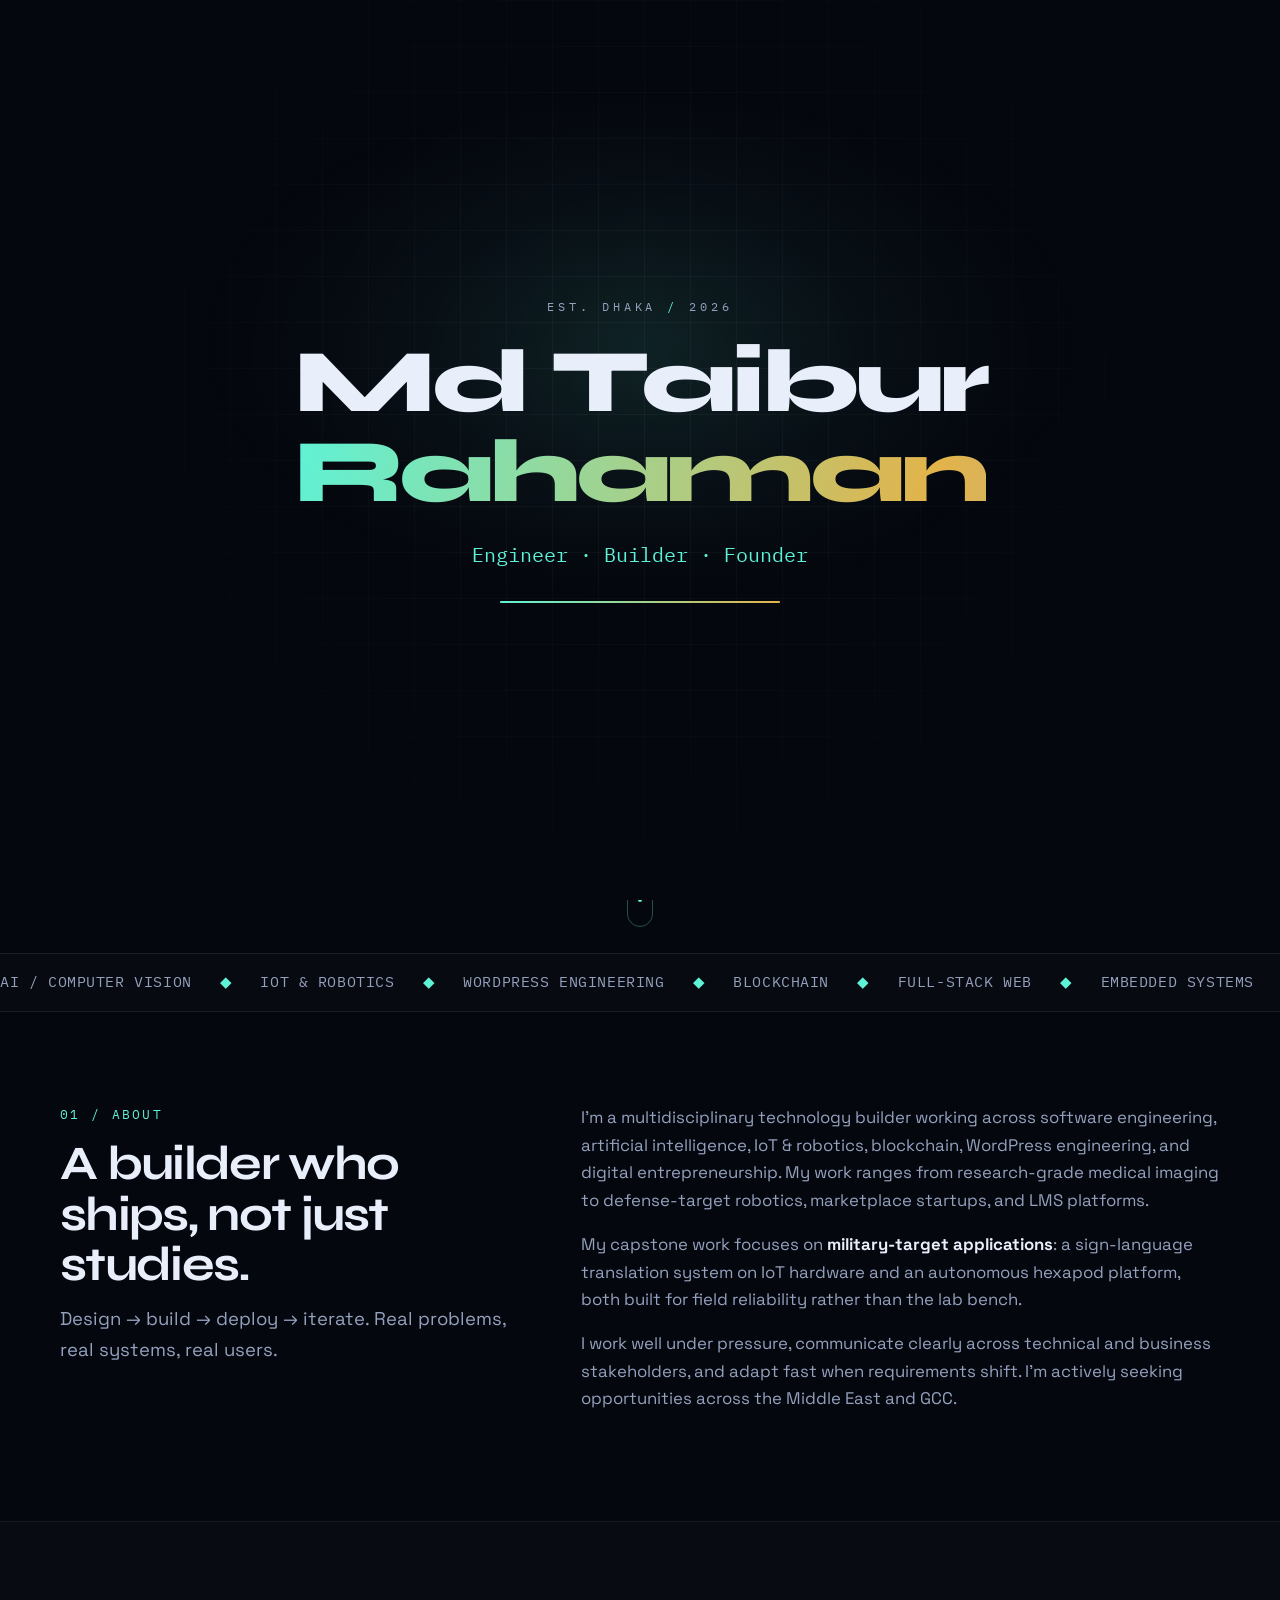
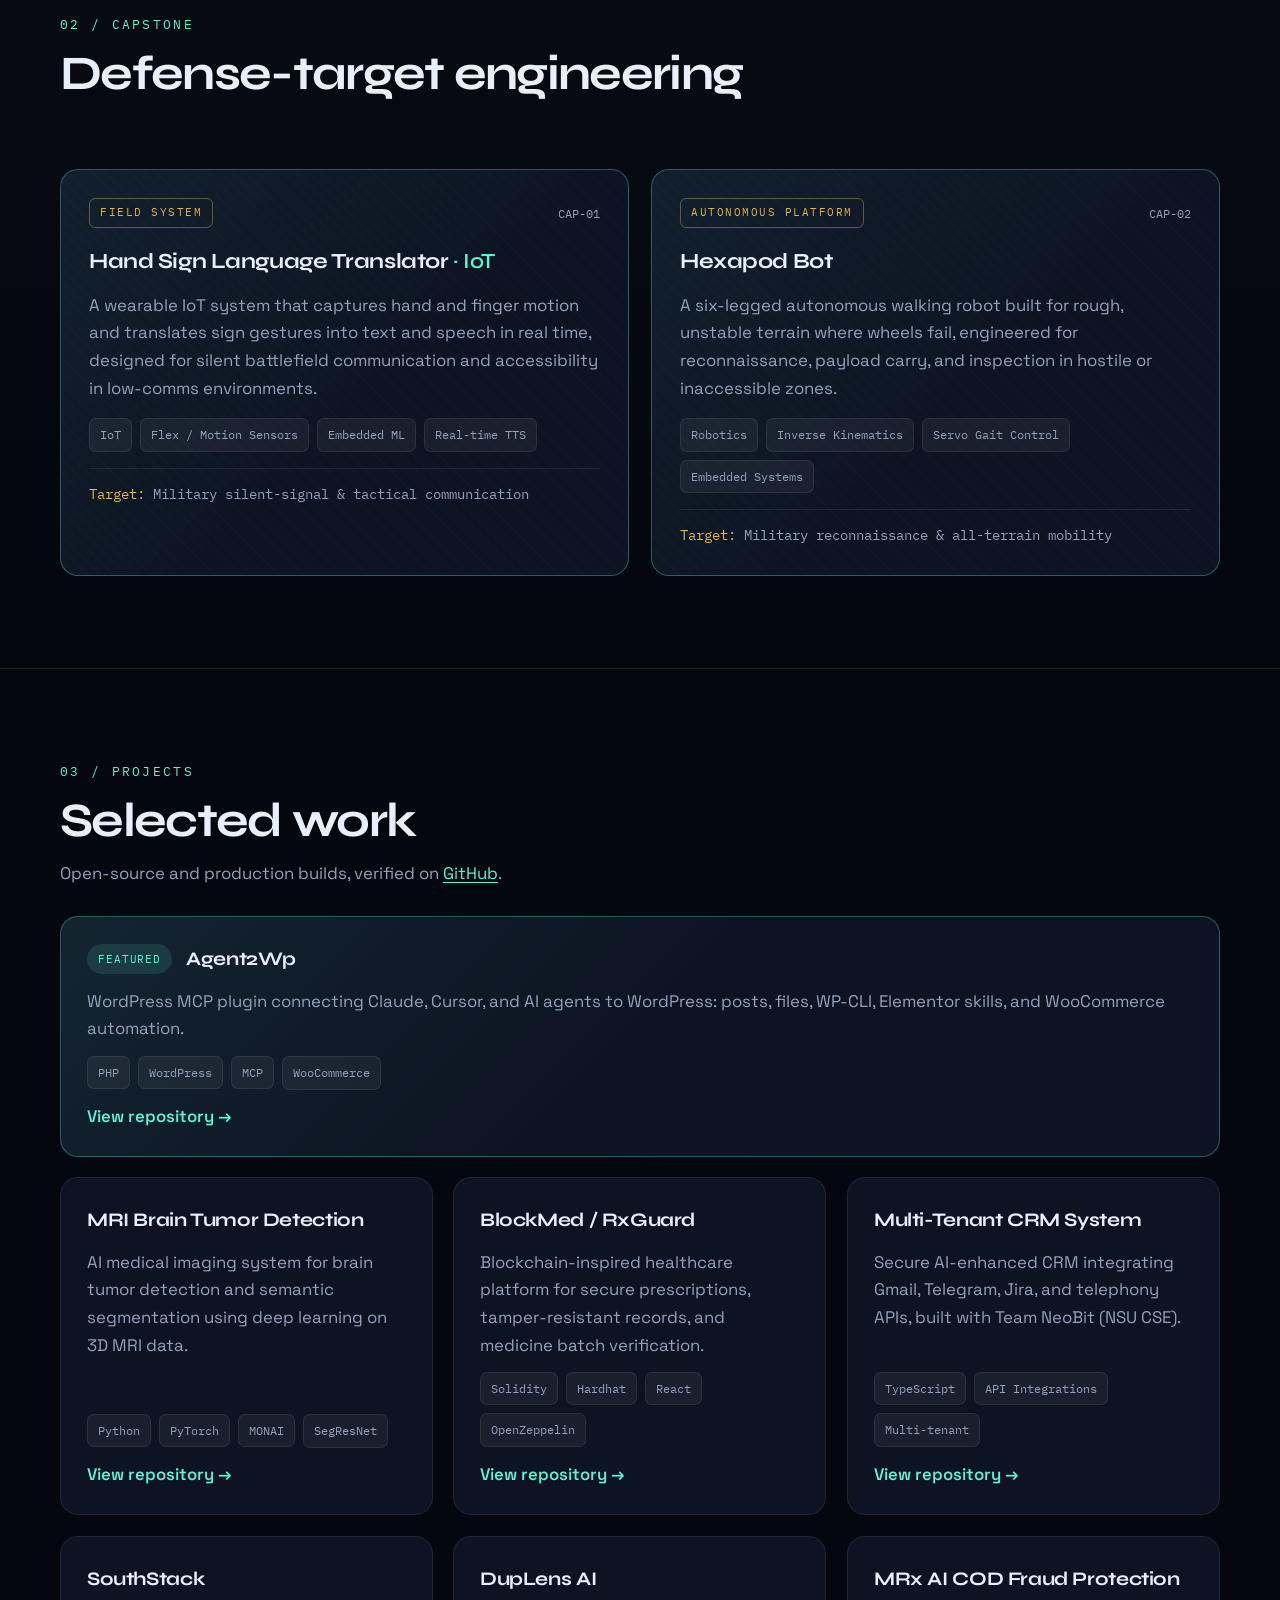
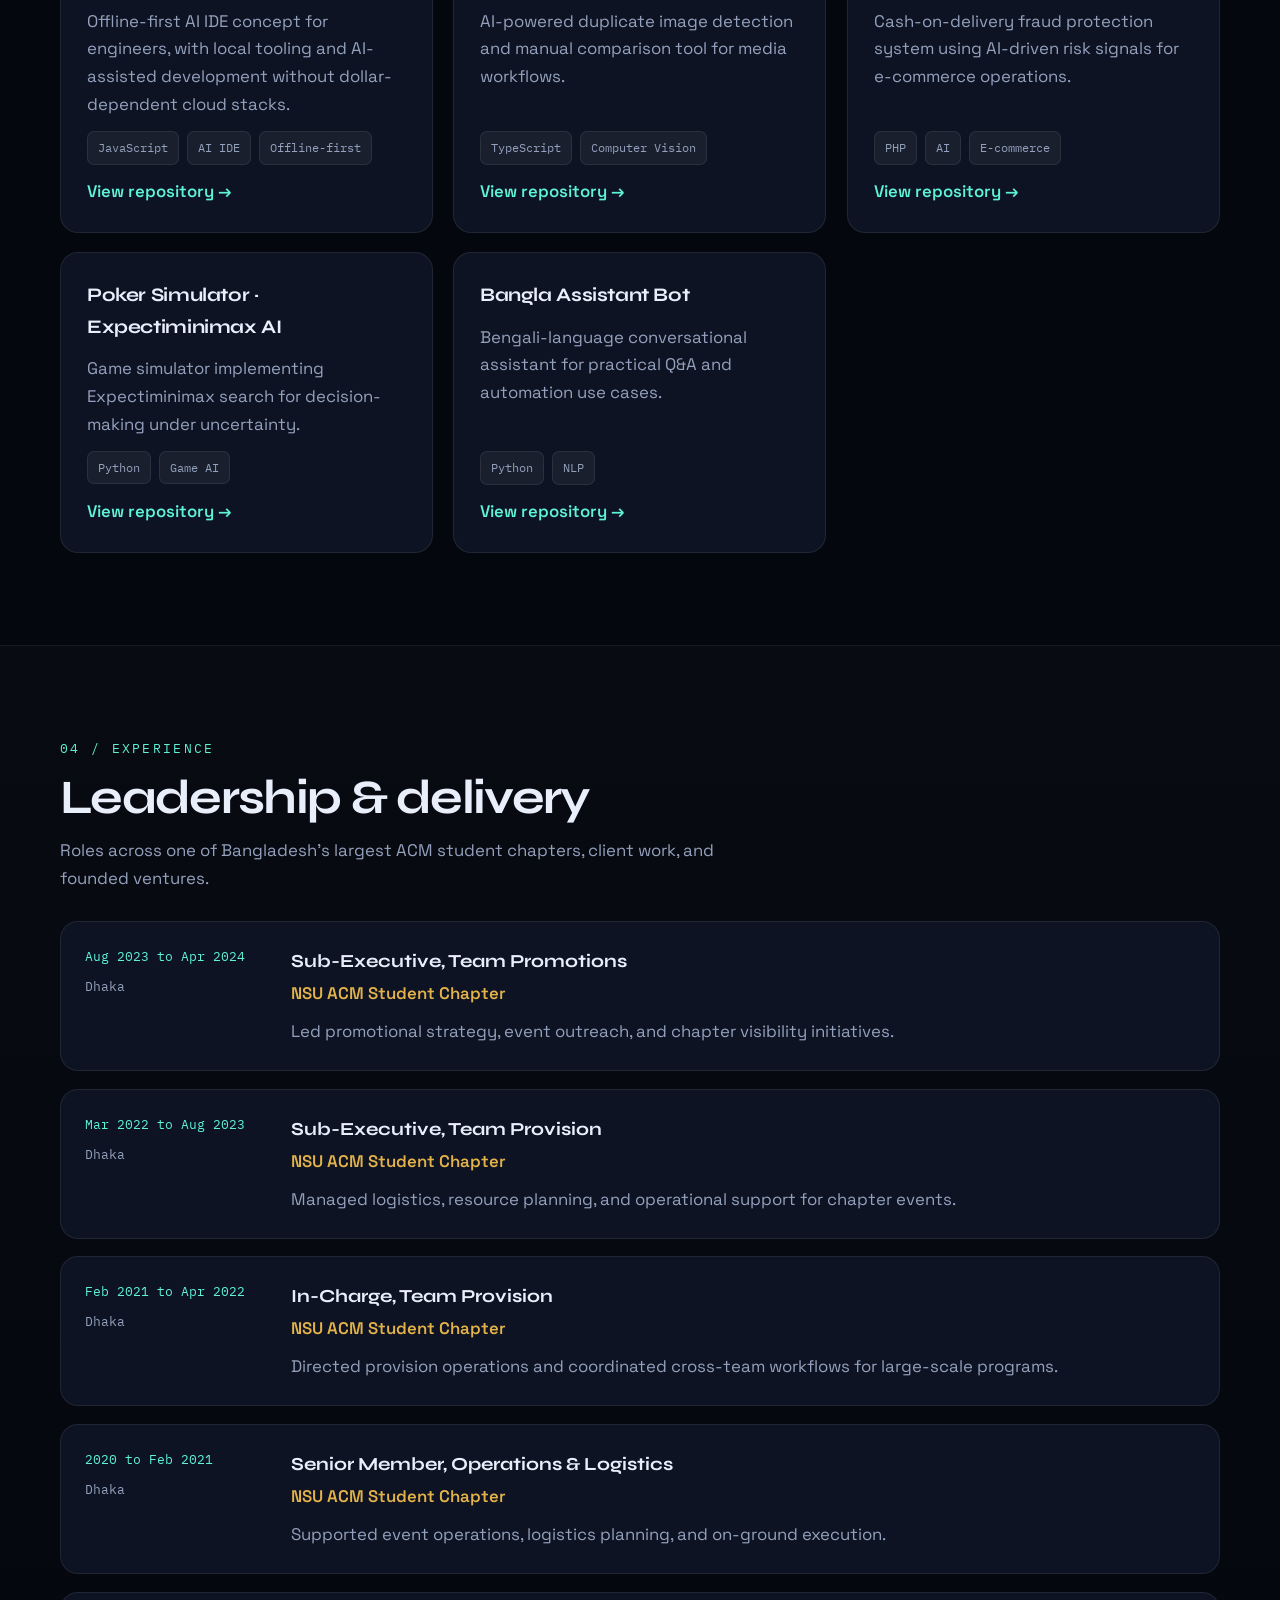
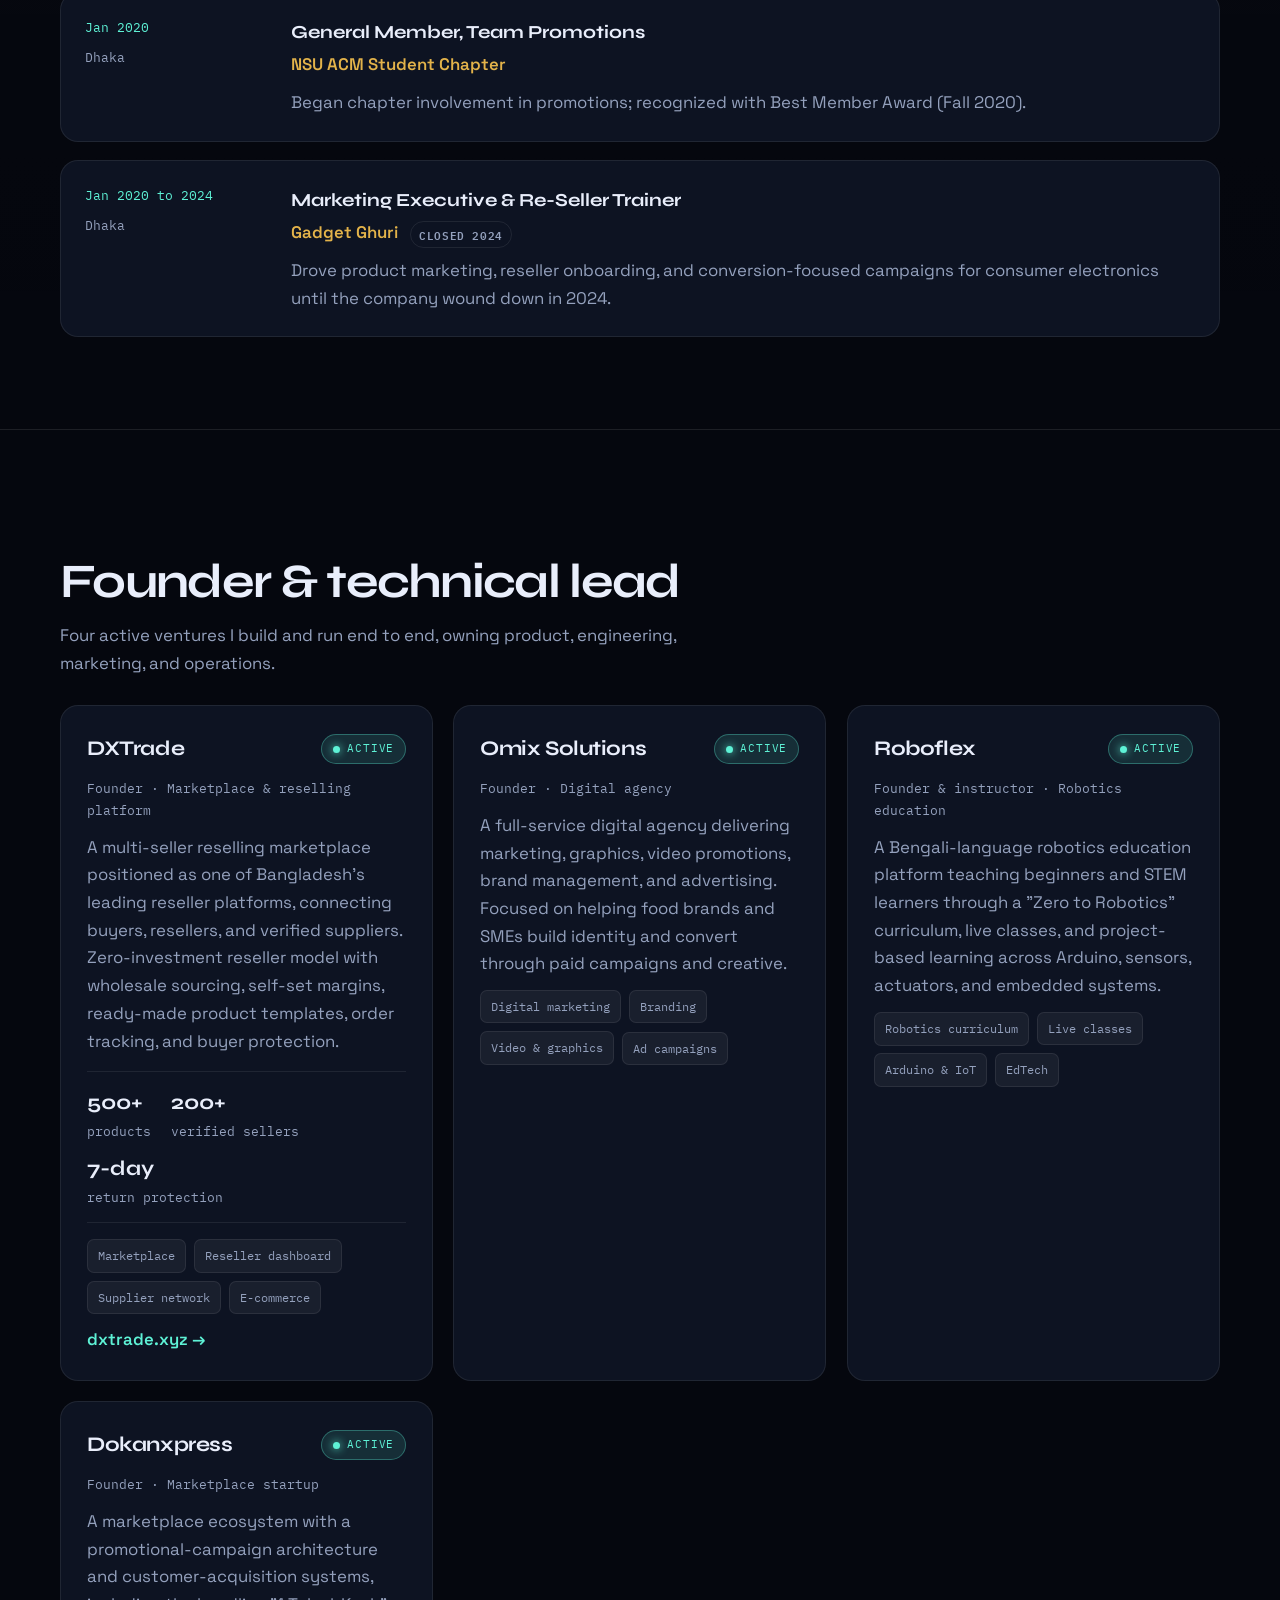
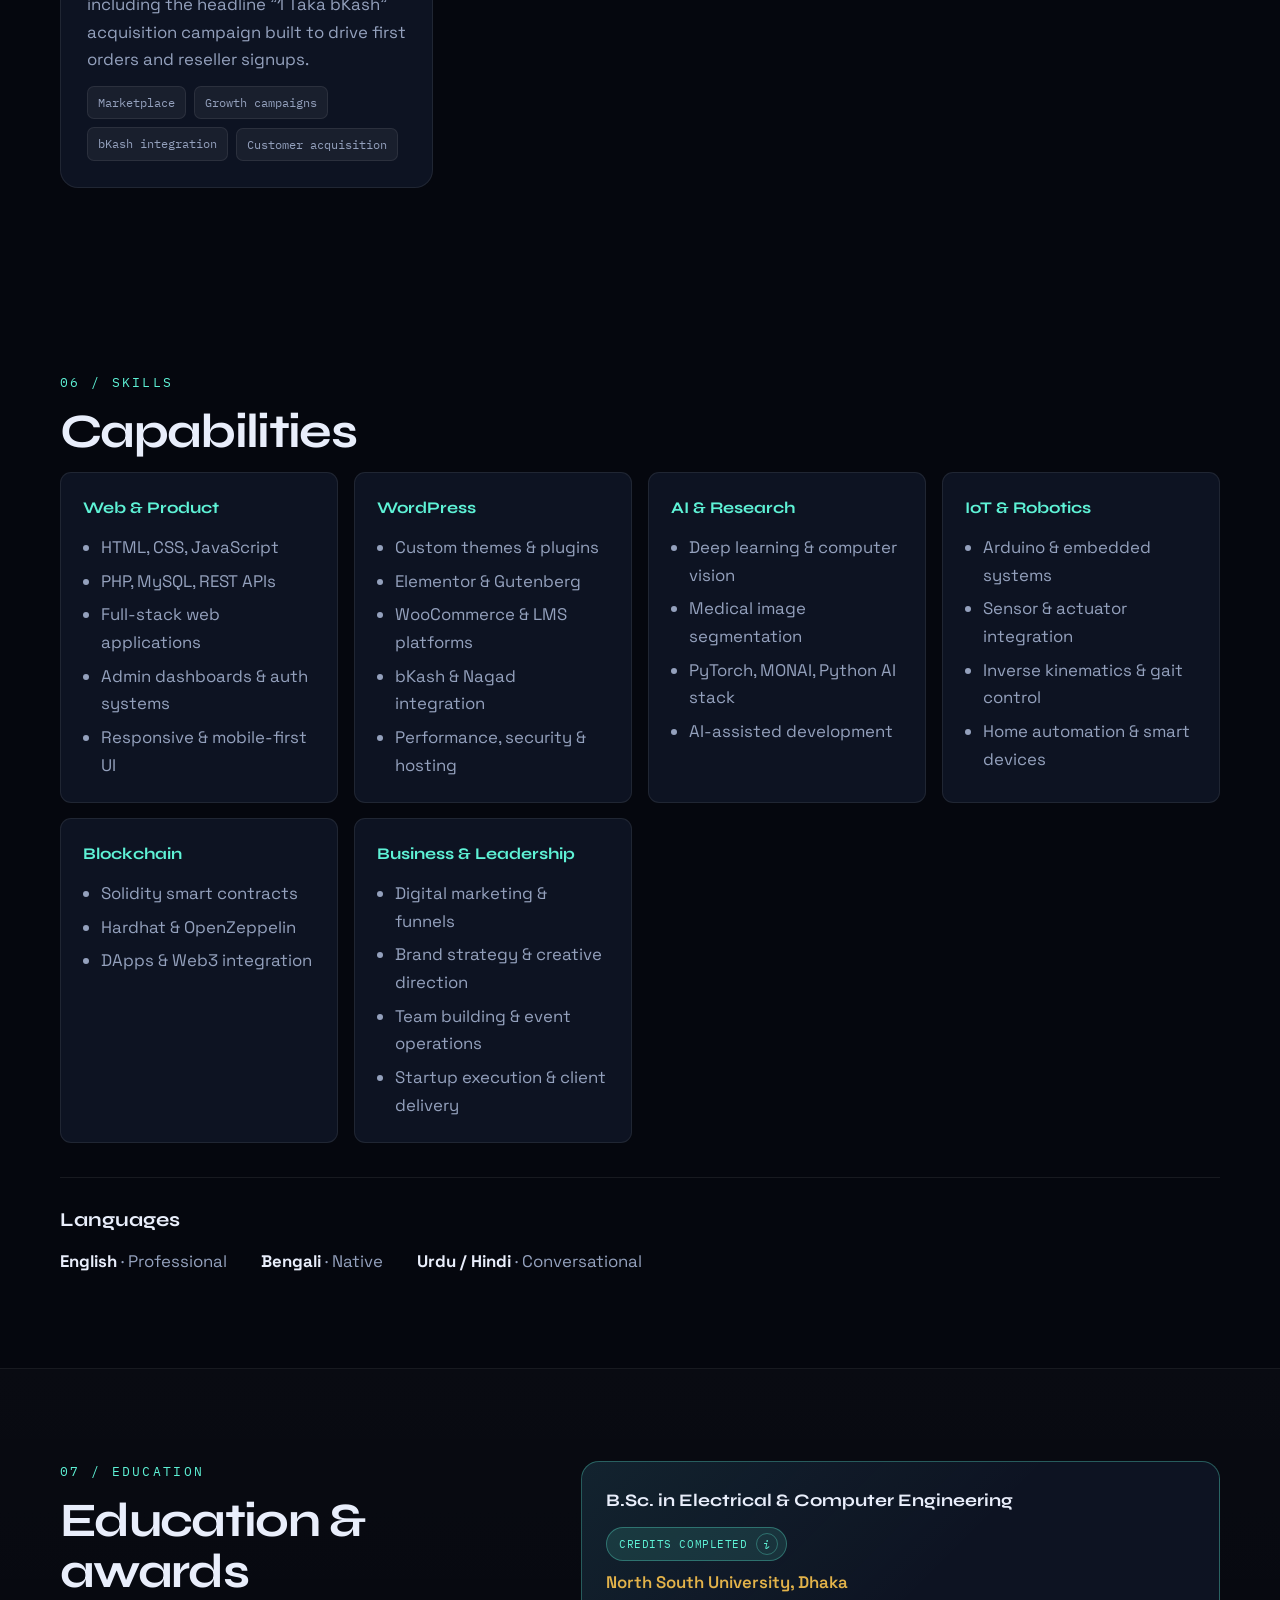
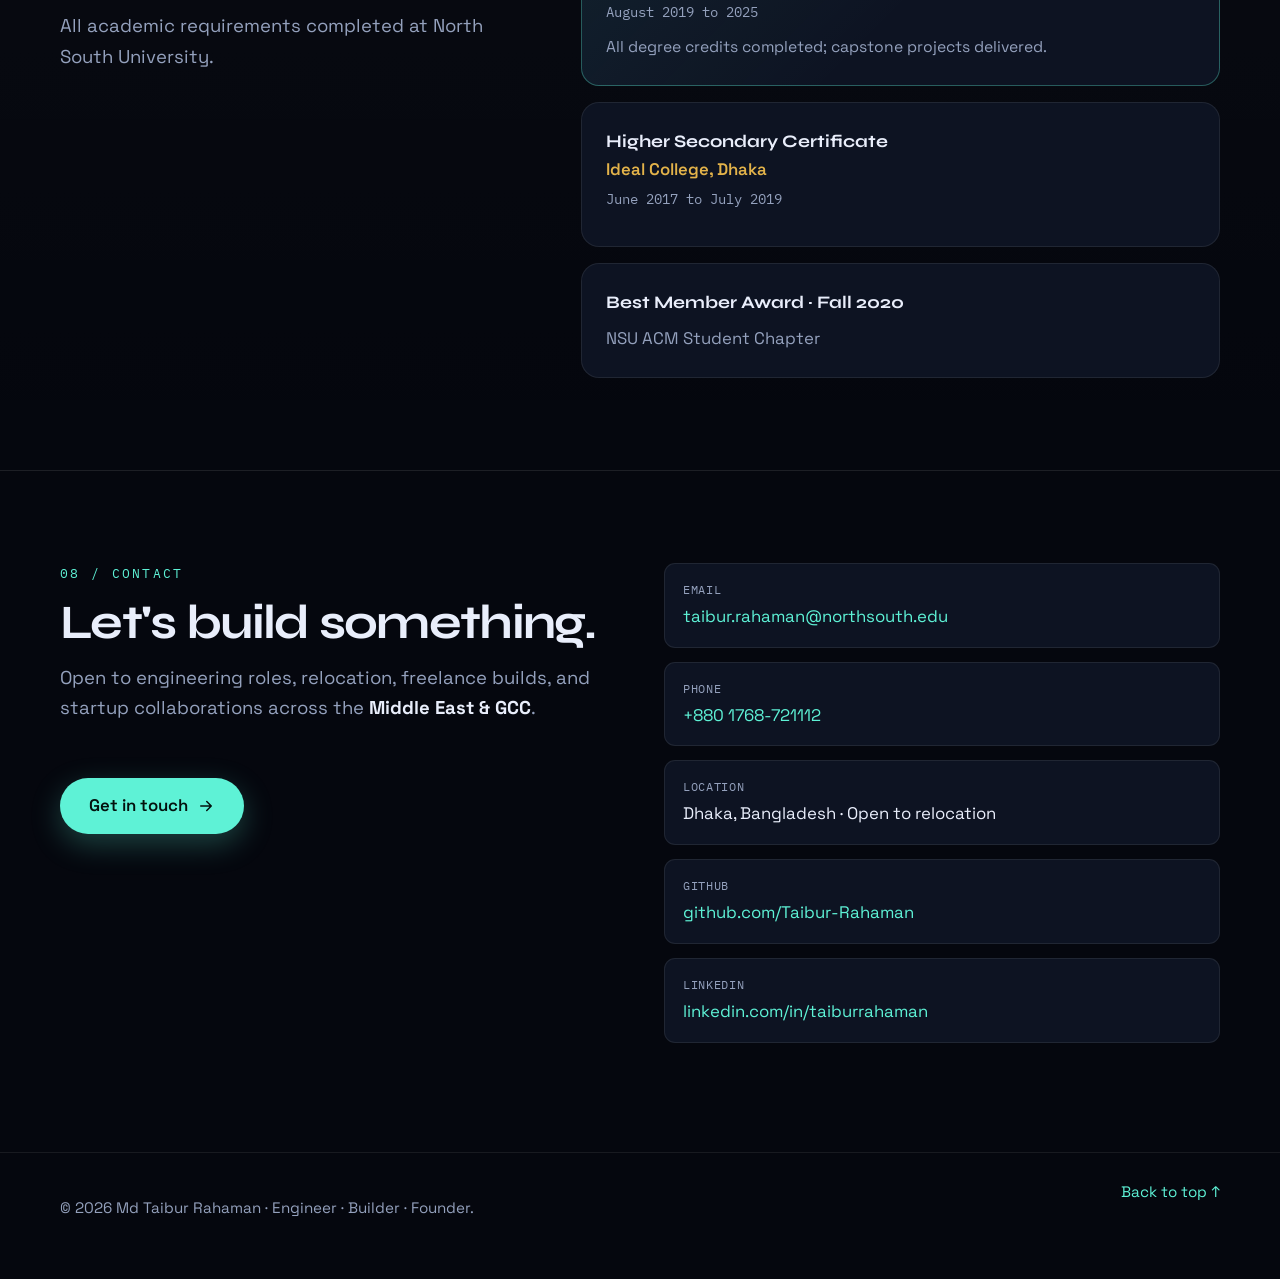
==== index.html @ a48a05e8 "Add ATS-friendly PDF CV and link from Download CV button Generate single-column, selectable-text PDF" ====
<!DOCTYPE html>
<html lang="en">
<head>
  <meta charset="UTF-8" />
  <meta name="viewport" content="width=device-width, initial-scale=1.0" />
  <title>Md Taibur Rahaman | AI, IoT &amp; Robotics Engineer and Technical Founder</title>
  <meta name="description" content="Md Taibur Rahaman is an AI assisted product engineer specializing in IoT, robotics, full stack web, WordPress and blockchain. Builder of defense target capstone systems and founder of multiple tech ventures." />
  <meta name="keywords" content="Taibur Rahaman, AI engineer, IoT engineer, robotics engineer, full stack developer, WordPress developer, blockchain developer, technical founder, computer vision, hexapod robot, sign language translator, Dhaka, Bangladesh" />
  <meta name="author" content="Md Taibur Rahaman" />
  <meta name="robots" content="index, follow" />
  <meta name="theme-color" content="#05070e" />
  <link rel="canonical" href="https://taiburrahaman.com/" />

  <meta property="og:type" content="profile" />
  <meta property="og:title" content="Md Taibur Rahaman | AI, IoT &amp; Robotics Engineer and Technical Founder" />
  <meta property="og:description" content="AI assisted product engineer specializing in IoT, robotics, full stack web, WordPress and blockchain. Builder of defense target capstone systems and founder of multiple tech ventures." />
  <meta property="og:url" content="https://taiburrahaman.com/" />
  <meta property="og:site_name" content="Md Taibur Rahaman" />
  <meta property="og:locale" content="en_US" />
  <meta property="profile:first_name" content="Taibur" />
  <meta property="profile:last_name" content="Rahaman" />

  <meta name="twitter:card" content="summary" />
  <meta name="twitter:title" content="Md Taibur Rahaman | AI, IoT &amp; Robotics Engineer and Technical Founder" />
  <meta name="twitter:description" content="AI assisted product engineer specializing in IoT, robotics, full stack web, WordPress and blockchain." />

  <link rel="preconnect" href="https://fonts.googleapis.com" />
  <link rel="preconnect" href="https://fonts.gstatic.com" crossorigin />
  <link href="https://fonts.googleapis.com/css2?family=IBM+Plex+Mono:wght@400;500;600&family=Space+Grotesk:wght@500;600;700&family=Syne:wght@600;700;800&display=swap" rel="stylesheet" />
  <link rel="stylesheet" href="styles.css" />

  <script type="application/ld+json">
  {
    "@context": "https://schema.org",
    "@type": "Person",
    "name": "Md Taibur Rahaman",
    "alternateName": "Taibur Rahaman Rishad",
    "jobTitle": "AI, IoT & Robotics Engineer and Technical Founder",
    "email": "mailto:taibur.rahaman@northsouth.edu",
    "telephone": "+880-1768-721112",
    "url": "https://taiburrahaman.com/",
    "address": {
      "@type": "PostalAddress",
      "addressLocality": "Dhaka",
      "addressCountry": "Bangladesh"
    },
    "alumniOf": {
      "@type": "CollegeOrUniversity",
      "name": "North South University"
    },
    "knowsAbout": [
      "Artificial Intelligence",
      "Computer Vision",
      "Internet of Things",
      "Robotics",
      "Full Stack Web Development",
      "WordPress Engineering",
      "Blockchain Development"
    ],
    "sameAs": [
      "https://github.com/Taibur-Rahaman",
      "https://www.linkedin.com/in/taiburrahaman"
    ]
  }
  </script>
</head>
<body>
  <a class="skip-link" href="#main">Skip to content</a>

  <div class="splash" id="splash" role="presentation">
    <div class="splash-bg" aria-hidden="true"></div>
    <div class="splash-inner">
      <p class="splash-kicker"><span>EST. DHAKA</span> <span class="splash-dot">/</span> <span>2026</span></p>
      <h2 class="splash-name" aria-label="Md Taibur Rahaman">
        <span class="sw" data-word="md" style="--d:0.2s">Md</span>
        <span class="sw" data-word="taibur" style="--d:0.5s">Taibur</span>
        <span class="sw splash-accent" data-word="rahaman" style="--d:0.8s">Rahaman</span>
      </h2>
      <p class="splash-roles"><span id="splash-word">AI</span></p>
      <div class="splash-bar"><i></i></div>
    </div>
  </div>

  <div class="bg-field" aria-hidden="true">
    <div class="bg-grid"></div>
    <div class="bg-orb orb-1"></div>
    <div class="bg-orb orb-2"></div>
    <div class="bg-scan"></div>
  </div>

  <div class="cursor-glow" aria-hidden="true"></div>

  <header class="site-header" id="top">
    <nav class="nav" aria-label="Primary">
      <a class="nav-logo" href="#top" aria-label="Home">
        <span class="nav-logo-mark">T<span class="nav-logo-dot">/</span>R</span>
        <span class="nav-logo-sub">EST. DHAKA</span>
      </a>
      <button class="nav-toggle" type="button" aria-expanded="false" aria-controls="nav-menu" aria-label="Open menu">
        <span></span><span></span><span></span>
      </button>
      <ul class="nav-menu" id="nav-menu">
        <li><a href="#about" data-nav>About</a></li>
        <li><a href="#capstone" data-nav>Capstone</a></li>
        <li><a href="#projects" data-nav>Projects</a></li>
        <li><a href="#experience" data-nav>Experience</a></li>
        <li><a href="#ventures" data-nav>Ventures</a></li>
        <li><a href="#skills" data-nav>Skills</a></li>
        <li><a href="#education" data-nav>Education</a></li>
        <li><a class="nav-cta" href="Md-Taibur-Rahaman-CV.pdf" download="Md-Taibur-Rahaman-CV.pdf">Download CV</a></li>
      </ul>
    </nav>
  </header>

  <main id="main">
    <!-- HERO -->
    <section class="hero" aria-labelledby="hero-title">
      <div class="container hero-inner">
        <p class="eyebrow reveal">
          <span class="status-dot"></span>
          Dhaka, Bangladesh &nbsp;·&nbsp; Available for work
        </p>

        <h1 id="hero-title" class="hero-title">
          <span class="line">
            <span class="hw" data-word="md">Md</span>
            <span class="hw" data-word="taibur">Taibur</span>
          </span>
          <span class="line">
            <span class="hw accent-line" data-word="rahaman">Rahaman</span>
          </span>
        </h1>

        <p class="hero-roles reveal" aria-live="polite">
          <span class="hero-roles-static">I build</span>
          <span class="hero-roles-rotator" id="rotator">AI products</span>
        </p>

        <p class="hero-tagline reveal">
          An execution-driven engineer shipping real systems, from defense-grade IoT &amp; robotics
          and medical AI to WordPress platforms and blockchain healthcare. I design, build, and deploy.
        </p>

        <div class="hero-actions reveal">
          <a class="btn btn-primary" href="#capstone">
            <span>View capstone work</span>
            <svg viewBox="0 0 24 24" width="18" height="18" aria-hidden="true"><path d="M5 12h14M13 6l6 6-6 6" fill="none" stroke="currentColor" stroke-width="2" stroke-linecap="round" stroke-linejoin="round"/></svg>
          </a>
          <a class="btn btn-ghost" href="https://github.com/Taibur-Rahaman" target="_blank" rel="noopener noreferrer">GitHub</a>
          <a class="btn btn-ghost" href="https://www.linkedin.com/in/taiburrahaman" target="_blank" rel="noopener noreferrer">LinkedIn</a>
        </div>

        <dl class="hero-stats reveal">
          <div class="stat">
            <dt>Open-source repos</dt>
            <dd><span class="counter" data-target="18">0</span><span class="plus">+</span></dd>
          </div>
          <div class="stat">
            <dt>Years in leadership</dt>
            <dd><span class="counter" data-target="6">0</span><span class="plus">+</span></dd>
          </div>
          <div class="stat">
            <dt>Domains shipped</dt>
            <dd><span class="counter" data-target="9">0</span></dd>
          </div>
          <div class="stat">
            <dt>Military-target capstones</dt>
            <dd><span class="counter" data-target="2">0</span></dd>
          </div>
        </dl>
      </div>

      <a class="scroll-cue" href="#about" aria-label="Scroll to about">
        <span></span>
      </a>
    </section>

    <!-- MARQUEE -->
    <div class="marquee" aria-hidden="true">
      <div class="marquee-track">
        <span>AI / Computer Vision</span><span class="sep">◆</span>
        <span>IoT &amp; Robotics</span><span class="sep">◆</span>
        <span>WordPress Engineering</span><span class="sep">◆</span>
        <span>Blockchain</span><span class="sep">◆</span>
        <span>Full-Stack Web</span><span class="sep">◆</span>
        <span>Embedded Systems</span><span class="sep">◆</span>
        <span>Digital Entrepreneurship</span><span class="sep">◆</span>
        <span>AI / Computer Vision</span><span class="sep">◆</span>
        <span>IoT &amp; Robotics</span><span class="sep">◆</span>
        <span>WordPress Engineering</span><span class="sep">◆</span>
        <span>Blockchain</span><span class="sep">◆</span>
        <span>Full-Stack Web</span><span class="sep">◆</span>
        <span>Embedded Systems</span><span class="sep">◆</span>
        <span>Digital Entrepreneurship</span><span class="sep">◆</span>
      </div>
    </div>

    <!-- ABOUT -->
    <section class="section" id="about" aria-labelledby="about-title">
      <div class="container split">
        <div class="reveal">
          <p class="section-index">01 / About</p>
          <h2 id="about-title" class="section-title">A builder who ships, not just studies.</h2>
          <p class="lead">Design → build → deploy → iterate. Real problems, real systems, real users.</p>
        </div>
        <div class="prose reveal">
          <p>I'm a multidisciplinary technology builder working across software engineering, artificial intelligence, IoT &amp; robotics, blockchain, WordPress engineering, and digital entrepreneurship. My work ranges from research-grade medical imaging to defense-target robotics, marketplace startups, and LMS platforms.</p>
          <p>My capstone work focuses on <strong>military-target applications</strong>: a sign-language translation system on IoT hardware and an autonomous hexapod platform, both built for field reliability rather than the lab bench.</p>
          <p>I work well under pressure, communicate clearly across technical and business stakeholders, and adapt fast when requirements shift. I'm actively seeking opportunities across the Middle East and GCC.</p>
        </div>
      </div>
    </section>

    <!-- CAPSTONE -->
    <section class="section section-alt" id="capstone" aria-labelledby="capstone-title">
      <div class="container">
        <p class="section-index reveal">02 / Capstone</p>
        <h2 id="capstone-title" class="section-title reveal">Defense-target engineering</h2>
        <p class="section-intro reveal">Two university capstone systems engineered for military and field deployment.</p>

        <div class="capstone-grid">
          <article class="capstone-card reveal">
            <div class="capstone-classify">
              <span class="classify-tag">FIELD SYSTEM</span>
              <span class="classify-id">CAP-01</span>
            </div>
            <h3>Hand Sign Language Translator <span class="muted">· IoT</span></h3>
            <p>A wearable IoT system that captures hand and finger motion and translates sign gestures into text and speech in real time, designed for silent battlefield communication and accessibility in low-comms environments.</p>
            <ul class="tech-list">
              <li>IoT</li><li>Flex / Motion Sensors</li><li>Embedded ML</li><li>Real-time TTS</li>
            </ul>
            <p class="capstone-target"><span>Target:</span> Military silent-signal &amp; tactical communication</p>
          </article>

          <article class="capstone-card reveal">
            <div class="capstone-classify">
              <span class="classify-tag">AUTONOMOUS PLATFORM</span>
              <span class="classify-id">CAP-02</span>
            </div>
            <h3>Hexapod Bot</h3>
            <p>A six-legged autonomous walking robot built for rough, unstable terrain where wheels fail, engineered for reconnaissance, payload carry, and inspection in hostile or inaccessible zones.</p>
            <ul class="tech-list">
              <li>Robotics</li><li>Inverse Kinematics</li><li>Servo Gait Control</li><li>Embedded Systems</li>
            </ul>
            <p class="capstone-target"><span>Target:</span> Military reconnaissance &amp; all-terrain mobility</p>
          </article>
        </div>
      </div>
    </section>

    <!-- PROJECTS -->
    <section class="section" id="projects" aria-labelledby="projects-title">
      <div class="container">
        <p class="section-index reveal">03 / Projects</p>
        <h2 id="projects-title" class="section-title reveal">Selected work</h2>
        <p class="section-intro reveal">Open-source and production builds, verified on <a href="https://github.com/Taibur-Rahaman">GitHub</a>.</p>

        <div class="project-grid">
          <article class="project-card featured reveal tilt">
            <div class="project-card-top">
              <span class="project-tag">Featured</span>
              <h3>Agent2Wp</h3>
            </div>
            <p>WordPress MCP plugin connecting Claude, Cursor, and AI agents to WordPress: posts, files, WP-CLI, Elementor skills, and WooCommerce automation.</p>
            <ul class="tech-list"><li>PHP</li><li>WordPress</li><li>MCP</li><li>WooCommerce</li></ul>
            <a class="project-link" href="https://github.com/Taibur-Rahaman/Agent2Wp" target="_blank" rel="noopener noreferrer">View repository →</a>
          </article>

          <article class="project-card reveal tilt">
            <h3>MRI Brain Tumor Detection</h3>
            <p>AI medical imaging system for brain tumor detection and semantic segmentation using deep learning on 3D MRI data.</p>
            <ul class="tech-list"><li>Python</li><li>PyTorch</li><li>MONAI</li><li>SegResNet</li></ul>
            <a class="project-link" href="https://github.com/Taibur-Rahaman/MRI-Based-Brain-Tumor-Detection" target="_blank" rel="noopener noreferrer">View repository →</a>
          </article>

          <article class="project-card reveal tilt">
            <h3>BlockMed / RxGuard</h3>
            <p>Blockchain-inspired healthcare platform for secure prescriptions, tamper-resistant records, and medicine batch verification.</p>
            <ul class="tech-list"><li>Solidity</li><li>Hardhat</li><li>React</li><li>OpenZeppelin</li></ul>
            <a class="project-link" href="https://github.com/Taibur-Rahaman/blockmed-v1.2" target="_blank" rel="noopener noreferrer">View repository →</a>
          </article>

          <article class="project-card reveal tilt">
            <h3>Multi-Tenant CRM System</h3>
            <p>Secure AI-enhanced CRM integrating Gmail, Telegram, Jira, and telephony APIs, built with Team NeoBit (NSU CSE).</p>
            <ul class="tech-list"><li>TypeScript</li><li>API Integrations</li><li>Multi-tenant</li></ul>
            <a class="project-link" href="https://github.com/Taibur-Rahaman/Multi-Tenant-CRM-System" target="_blank" rel="noopener noreferrer">View repository →</a>
          </article>

          <article class="project-card reveal tilt">
            <h3>SouthStack</h3>
            <p>Offline-first AI IDE concept for engineers, with local tooling and AI-assisted development without dollar-dependent cloud stacks.</p>
            <ul class="tech-list"><li>JavaScript</li><li>AI IDE</li><li>Offline-first</li></ul>
            <a class="project-link" href="https://github.com/Taibur-Rahaman/-SouthStack-Offline-First-AI-IDE-for-Engineers-without-Dollars" target="_blank" rel="noopener noreferrer">View repository →</a>
          </article>

          <article class="project-card reveal tilt">
            <h3>DupLens AI</h3>
            <p>AI-powered duplicate image detection and manual comparison tool for media workflows.</p>
            <ul class="tech-list"><li>TypeScript</li><li>Computer Vision</li></ul>
            <a class="project-link" href="https://github.com/Taibur-Rahaman/DupLens-Ai" target="_blank" rel="noopener noreferrer">View repository →</a>
          </article>

          <article class="project-card reveal tilt">
            <h3>MRx AI COD Fraud Protection</h3>
            <p>Cash-on-delivery fraud protection system using AI-driven risk signals for e-commerce operations.</p>
            <ul class="tech-list"><li>PHP</li><li>AI</li><li>E-commerce</li></ul>
            <a class="project-link" href="https://github.com/Taibur-Rahaman/MRx-Ai-COD-Fraud-Protection-" target="_blank" rel="noopener noreferrer">View repository →</a>
          </article>

          <article class="project-card reveal tilt">
            <h3>Poker Simulator · Expectiminimax AI</h3>
            <p>Game simulator implementing Expectiminimax search for decision-making under uncertainty.</p>
            <ul class="tech-list"><li>Python</li><li>Game AI</li></ul>
            <a class="project-link" href="https://github.com/Taibur-Rahaman/Poker-Game-Simulator-with-Expectiminimax-AI" target="_blank" rel="noopener noreferrer">View repository →</a>
          </article>

          <article class="project-card reveal tilt">
            <h3>Bangla Assistant Bot</h3>
            <p>Bengali-language conversational assistant for practical Q&amp;A and automation use cases.</p>
            <ul class="tech-list"><li>Python</li><li>NLP</li></ul>
            <a class="project-link" href="https://github.com/Taibur-Rahaman/bangla-assistant-bot" target="_blank" rel="noopener noreferrer">View repository →</a>
          </article>
        </div>
      </div>
    </section>

    <!-- EXPERIENCE -->
    <section class="section section-alt" id="experience" aria-labelledby="experience-title">
      <div class="container">
        <p class="section-index reveal">04 / Experience</p>
        <h2 id="experience-title" class="section-title reveal">Leadership &amp; delivery</h2>
        <p class="section-intro reveal">Roles across one of Bangladesh's largest ACM student chapters, client work, and founded ventures.</p>

        <div class="timeline">
          <article class="timeline-item reveal">
            <div class="timeline-meta">
              <time datetime="2023-08/2024-04">Aug 2023 to Apr 2024</time>
              <span class="timeline-place">Dhaka</span>
            </div>
            <div class="timeline-body">
              <h3>Sub-Executive, Team Promotions</h3>
              <p class="timeline-org">NSU ACM Student Chapter</p>
              <p>Led promotional strategy, event outreach, and chapter visibility initiatives.</p>
            </div>
          </article>

          <article class="timeline-item reveal">
            <div class="timeline-meta">
              <time datetime="2022-03/2023-08">Mar 2022 to Aug 2023</time>
              <span class="timeline-place">Dhaka</span>
            </div>
            <div class="timeline-body">
              <h3>Sub-Executive, Team Provision</h3>
              <p class="timeline-org">NSU ACM Student Chapter</p>
              <p>Managed logistics, resource planning, and operational support for chapter events.</p>
            </div>
          </article>

          <article class="timeline-item reveal">
            <div class="timeline-meta">
              <time datetime="2021-02/2022-04">Feb 2021 to Apr 2022</time>
              <span class="timeline-place">Dhaka</span>
            </div>
            <div class="timeline-body">
              <h3>In-Charge, Team Provision</h3>
              <p class="timeline-org">NSU ACM Student Chapter</p>
              <p>Directed provision operations and coordinated cross-team workflows for large-scale programs.</p>
            </div>
          </article>

          <article class="timeline-item reveal">
            <div class="timeline-meta">
              <time datetime="2020/2021-02">2020 to Feb 2021</time>
              <span class="timeline-place">Dhaka</span>
            </div>
            <div class="timeline-body">
              <h3>Senior Member, Operations &amp; Logistics</h3>
              <p class="timeline-org">NSU ACM Student Chapter</p>
              <p>Supported event operations, logistics planning, and on-ground execution.</p>
            </div>
          </article>

          <article class="timeline-item reveal">
            <div class="timeline-meta">
              <time datetime="2020-01">Jan 2020</time>
              <span class="timeline-place">Dhaka</span>
            </div>
            <div class="timeline-body">
              <h3>General Member, Team Promotions</h3>
              <p class="timeline-org">NSU ACM Student Chapter</p>
              <p>Began chapter involvement in promotions; recognized with Best Member Award (Fall 2020).</p>
            </div>
          </article>

          <article class="timeline-item reveal">
            <div class="timeline-meta">
              <time datetime="2020-01/2024">Jan 2020 to 2024</time>
              <span class="timeline-place">Dhaka</span>
            </div>
            <div class="timeline-body">
              <h3>Marketing Executive &amp; Re-Seller Trainer</h3>
              <p class="timeline-org">Gadget Ghuri <span class="badge-closed">Closed 2024</span></p>
              <p>Drove product marketing, reseller onboarding, and conversion-focused campaigns for consumer electronics until the company wound down in 2024.</p>
            </div>
          </article>
        </div>
      </div>
    </section>

    <!-- VENTURES -->
    <section class="section" id="ventures" aria-labelledby="ventures-title">
      <div class="container">
        <p class="section-index reveal">05 / Ventures</p>
        <h2 id="ventures-title" class="section-title reveal">Founder &amp; technical lead</h2>
        <p class="section-intro reveal">Four active ventures I build and run end to end, owning product, engineering, marketing, and operations.</p>

        <div class="venture-grid">
          <article class="venture-card reveal tilt">
            <div class="venture-head">
              <h3>DXTrade</h3>
              <span class="venture-status">Active</span>
            </div>
            <p class="venture-role">Founder · Marketplace &amp; reselling platform</p>
            <p>A multi-seller reselling marketplace positioned as one of Bangladesh's leading reseller platforms, connecting buyers, resellers, and verified suppliers. Zero-investment reseller model with wholesale sourcing, self-set margins, ready-made product templates, order tracking, and buyer protection.</p>
            <ul class="venture-metrics">
              <li><strong>500+</strong> products</li>
              <li><strong>200+</strong> verified sellers</li>
              <li><strong>7-day</strong> return protection</li>
            </ul>
            <ul class="tech-list">
              <li>Marketplace</li><li>Reseller dashboard</li><li>Supplier network</li><li>E-commerce</li>
            </ul>
            <a class="project-link" href="https://dxtrade.xyz" target="_blank" rel="noopener noreferrer">dxtrade.xyz →</a>
          </article>

          <article class="venture-card reveal tilt">
            <div class="venture-head">
              <h3>Omix Solutions</h3>
              <span class="venture-status">Active</span>
            </div>
            <p class="venture-role">Founder · Digital agency</p>
            <p>A full-service digital agency delivering marketing, graphics, video promotions, brand management, and advertising. Focused on helping food brands and SMEs build identity and convert through paid campaigns and creative.</p>
            <ul class="tech-list">
              <li>Digital marketing</li><li>Branding</li><li>Video &amp; graphics</li><li>Ad campaigns</li>
            </ul>
          </article>

          <article class="venture-card reveal tilt">
            <div class="venture-head">
              <h3>Roboflex</h3>
              <span class="venture-status">Active</span>
            </div>
            <p class="venture-role">Founder &amp; instructor · Robotics education</p>
            <p>A Bengali-language robotics education platform teaching beginners and STEM learners through a "Zero to Robotics" curriculum, live classes, and project-based learning across Arduino, sensors, actuators, and embedded systems.</p>
            <ul class="tech-list">
              <li>Robotics curriculum</li><li>Live classes</li><li>Arduino &amp; IoT</li><li>EdTech</li>
            </ul>
          </article>

          <article class="venture-card reveal tilt">
            <div class="venture-head">
              <h3>Dokanxpress</h3>
              <span class="venture-status">Active</span>
            </div>
            <p class="venture-role">Founder · Marketplace startup</p>
            <p>A marketplace ecosystem with a promotional-campaign architecture and customer-acquisition systems, including the headline "1 Taka bKash" acquisition campaign built to drive first orders and reseller signups.</p>
            <ul class="tech-list">
              <li>Marketplace</li><li>Growth campaigns</li><li>bKash integration</li><li>Customer acquisition</li>
            </ul>
          </article>
        </div>
      </div>
    </section>

    <!-- SKILLS -->
    <section class="section" id="skills" aria-labelledby="skills-title">
      <div class="container">
        <p class="section-index reveal">06 / Skills</p>
        <h2 id="skills-title" class="section-title reveal">Capabilities</h2>
        <div class="skills-grid">
          <div class="skill-group reveal">
            <h3>Web &amp; Product</h3>
            <ul>
              <li>HTML, CSS, JavaScript</li>
              <li>PHP, MySQL, REST APIs</li>
              <li>Full-stack web applications</li>
              <li>Admin dashboards &amp; auth systems</li>
              <li>Responsive &amp; mobile-first UI</li>
            </ul>
          </div>
          <div class="skill-group reveal">
            <h3>WordPress</h3>
            <ul>
              <li>Custom themes &amp; plugins</li>
              <li>Elementor &amp; Gutenberg</li>
              <li>WooCommerce &amp; LMS platforms</li>
              <li>bKash &amp; Nagad integration</li>
              <li>Performance, security &amp; hosting</li>
            </ul>
          </div>
          <div class="skill-group reveal">
            <h3>AI &amp; Research</h3>
            <ul>
              <li>Deep learning &amp; computer vision</li>
              <li>Medical image segmentation</li>
              <li>PyTorch, MONAI, Python AI stack</li>
              <li>AI-assisted development</li>
            </ul>
          </div>
          <div class="skill-group reveal">
            <h3>IoT &amp; Robotics</h3>
            <ul>
              <li>Arduino &amp; embedded systems</li>
              <li>Sensor &amp; actuator integration</li>
              <li>Inverse kinematics &amp; gait control</li>
              <li>Home automation &amp; smart devices</li>
            </ul>
          </div>
          <div class="skill-group reveal">
            <h3>Blockchain</h3>
            <ul>
              <li>Solidity smart contracts</li>
              <li>Hardhat &amp; OpenZeppelin</li>
              <li>DApps &amp; Web3 integration</li>
            </ul>
          </div>
          <div class="skill-group reveal">
            <h3>Business &amp; Leadership</h3>
            <ul>
              <li>Digital marketing &amp; funnels</li>
              <li>Brand strategy &amp; creative direction</li>
              <li>Team building &amp; event operations</li>
              <li>Startup execution &amp; client delivery</li>
            </ul>
          </div>
        </div>

        <div class="languages reveal">
          <h3 class="languages-title">Languages</h3>
          <ul class="lang-list">
            <li><strong>English</strong> · Professional</li>
            <li><strong>Bengali</strong> · Native</li>
            <li><strong>Urdu / Hindi</strong> · Conversational</li>
          </ul>
        </div>
      </div>
    </section>

    <!-- EDUCATION -->
    <section class="section section-alt" id="education" aria-labelledby="education-title">
      <div class="container split">
        <div class="reveal">
          <p class="section-index">07 / Education</p>
          <h2 id="education-title" class="section-title">Education &amp; awards</h2>
          <p class="lead">All academic requirements completed at North South University.</p>
        </div>
        <div class="edu-cards">
          <article class="edu-card primary-edu reveal">
            <div class="edu-card-header">
              <h3>B.Sc. in Electrical &amp; Computer Engineering</h3>
              <span class="edu-badge">
                Credits completed
                <button class="info-btn" type="button" aria-expanded="false" aria-label="Degree status details">i</button>
              </span>
            </div>
            <p class="edu-org">North South University, Dhaka</p>
            <p class="edu-dates">August 2019 to 2025</p>
            <p class="edu-note">All degree credits completed; capstone projects delivered.</p>
            <div class="info-panel" role="note" hidden>
              All degree credits completed. Convocation and formal degree conferral are pending administrative clearance (payment-related processing).
            </div>
          </article>

          <article class="edu-card reveal">
            <h3>Higher Secondary Certificate</h3>
            <p class="edu-org">Ideal College, Dhaka</p>
            <p class="edu-dates">June 2017 to July 2019</p>
          </article>

          <article class="award-card reveal">
            <h3>Best Member Award · Fall 2020</h3>
            <p>NSU ACM Student Chapter</p>
          </article>
        </div>
      </div>
    </section>

    <!-- CONTACT -->
    <section class="section section-contact" id="contact" aria-labelledby="contact-title">
      <div class="container contact-inner">
        <div class="reveal">
          <p class="section-index">08 / Contact</p>
          <h2 id="contact-title" class="section-title">Let's build something.</h2>
          <p class="lead">Open to engineering roles, relocation, freelance builds, and startup collaborations across the <strong>Middle East &amp; GCC</strong>.</p>
          <a class="btn btn-primary big" href="mailto:taibur.rahaman@northsouth.edu">
            <span>Get in touch</span>
            <svg viewBox="0 0 24 24" width="18" height="18" aria-hidden="true"><path d="M5 12h14M13 6l6 6-6 6" fill="none" stroke="currentColor" stroke-width="2" stroke-linecap="round" stroke-linejoin="round"/></svg>
          </a>
        </div>
        <ul class="contact-list reveal">
          <li>
            <span class="contact-label">Email</span>
            <a href="mailto:taibur.rahaman@northsouth.edu">taibur.rahaman@northsouth.edu</a>
          </li>
          <li>
            <span class="contact-label">Phone</span>
            <a href="tel:+8801768721112">+880 1768-721112</a>
          </li>
          <li>
            <span class="contact-label">Location</span>
            <span>Dhaka, Bangladesh · Open to relocation</span>
          </li>
          <li>
            <span class="contact-label">GitHub</span>
            <a href="https://github.com/Taibur-Rahaman" target="_blank" rel="noopener noreferrer">github.com/Taibur-Rahaman</a>
          </li>
          <li>
            <span class="contact-label">LinkedIn</span>
            <a href="https://www.linkedin.com/in/taiburrahaman" target="_blank" rel="noopener noreferrer">linkedin.com/in/taiburrahaman</a>
          </li>
        </ul>
      </div>
    </section>
  </main>

  <footer class="site-footer">
    <div class="container footer-inner">
      <p>© <span id="year"></span> Md Taibur Rahaman · Engineer · Builder · Founder.</p>
      <a href="#top">Back to top ↑</a>
    </div>
  </footer>

  <script src="script.js"></script>
</body>
</html>
---- styles.css ----
:root {
  --bg: #05070e;
  --bg-2: #080b15;
  --surface: #0d1322;
  --surface-2: #121a2c;
  --text: #e9eefb;
  --text-muted: #94a1bd;
  --accent: #5ef2d6;
  --accent-deep: #20c9ac;
  --accent-soft: rgba(94, 242, 214, 0.12);
  --gold: #e3b34a;
  --danger: #ff6b6b;
  --border: rgba(255, 255, 255, 0.08);
  --border-bright: rgba(94, 242, 214, 0.32);
  --shadow: 0 30px 80px rgba(0, 0, 0, 0.5);
  --radius: 18px;
  --radius-sm: 11px;
  --font-display: "Syne", system-ui, sans-serif;
  --font-body: "Space Grotesk", system-ui, sans-serif;
  --font-mono: "IBM Plex Mono", ui-monospace, monospace;
  --container: 1160px;
  --header-h: 74px;
  --ease: cubic-bezier(0.22, 1, 0.36, 1);
}

*,
*::before,
*::after { box-sizing: border-box; }

html { scroll-behavior: smooth; }

body {
  margin: 0;
  font-family: var(--font-body);
  font-size: 1.05rem;
  line-height: 1.65;
  color: var(--text);
  background: var(--bg);
  -webkit-font-smoothing: antialiased;
  overflow-x: hidden;
}

img { max-width: 100%; display: block; }

a { color: var(--accent); text-underline-offset: 3px; }
a:hover { color: #aaffee; }

.skip-link {
  position: absolute;
  left: -9999px;
  top: 0;
  z-index: 1000;
  padding: 8px 16px;
  background: var(--accent);
  color: #03110d;
  border-radius: 0 0 8px 0;
}
.skip-link:focus { left: 0; top: 0; }

.container {
  width: min(100% - 36px, var(--container));
  margin-inline: auto;
}

/* ---------- Animated background ---------- */
.bg-field {
  position: fixed;
  inset: 0;
  z-index: -2;
  overflow: hidden;
  background:
    radial-gradient(1200px 600px at 80% -10%, rgba(32, 201, 172, 0.10), transparent 60%),
    radial-gradient(900px 600px at 0% 100%, rgba(227, 179, 74, 0.06), transparent 55%),
    var(--bg);
}
.bg-grid {
  position: absolute;
  inset: -2px;
  background-image:
    linear-gradient(rgba(255, 255, 255, 0.035) 1px, transparent 1px),
    linear-gradient(90deg, rgba(255, 255, 255, 0.035) 1px, transparent 1px);
  background-size: 46px 46px;
  mask-image: radial-gradient(circle at 50% 28%, black, transparent 78%);
  animation: gridDrift 28s linear infinite;
}
@keyframes gridDrift {
  from { background-position: 0 0, 0 0; }
  to { background-position: 46px 46px, 46px 46px; }
}
.bg-orb {
  position: absolute;
  border-radius: 50%;
  filter: blur(90px);
  opacity: 0.5;
}
.orb-1 {
  width: 520px; height: 520px;
  top: -120px; right: -80px;
  background: radial-gradient(circle, rgba(94, 242, 214, 0.35), transparent 70%);
  animation: float1 20s var(--ease) infinite;
}
.orb-2 {
  width: 480px; height: 480px;
  bottom: -140px; left: -100px;
  background: radial-gradient(circle, rgba(64, 120, 255, 0.22), transparent 70%);
  animation: float2 24s var(--ease) infinite;
}
@keyframes float1 {
  0%, 100% { transform: translate(0, 0) scale(1); }
  50% { transform: translate(-60px, 50px) scale(1.12); }
}
@keyframes float2 {
  0%, 100% { transform: translate(0, 0) scale(1); }
  50% { transform: translate(70px, -40px) scale(1.08); }
}
.bg-scan {
  position: absolute;
  inset: 0;
  background: linear-gradient(180deg, transparent, rgba(94, 242, 214, 0.05), transparent);
  height: 40%;
  animation: scan 9s linear infinite;
  opacity: 0.6;
}
@keyframes scan {
  0% { transform: translateY(-60%); }
  100% { transform: translateY(260%); }
}

/* ---------- Cursor glow ---------- */
.cursor-glow {
  position: fixed;
  top: 0; left: 0;
  width: 360px; height: 360px;
  margin: -180px 0 0 -180px;
  border-radius: 50%;
  pointer-events: none;
  z-index: -1;
  background: radial-gradient(circle, rgba(94, 242, 214, 0.10), transparent 65%);
  transform: translate3d(-1000px, -1000px, 0);
  transition: opacity 300ms ease;
}

/* ---------- Splash screen ---------- */
.no-scroll { overflow: hidden; }
.splash {
  position: fixed;
  inset: 0;
  z-index: 9999;
  display: grid;
  place-items: center;
  background: transparent;
}
.splash.done { pointer-events: none; }
.splash-bg {
  position: absolute;
  inset: 0;
  background: var(--bg);
  transition: opacity 1200ms var(--ease);
}
.splash-bg::before {
  content: "";
  position: absolute;
  inset: 0;
  background:
    radial-gradient(700px 400px at 50% 38%, rgba(94, 242, 214, 0.12), transparent 65%),
    linear-gradient(rgba(255, 255, 255, 0.04) 1px, transparent 1px),
    linear-gradient(90deg, rgba(255, 255, 255, 0.04) 1px, transparent 1px);
  background-size: auto, 46px 46px, 46px 46px;
  mask-image: radial-gradient(circle at 50% 42%, black, transparent 75%);
  animation: splashGrid 6s linear infinite;
}
@keyframes splashGrid {
  from { background-position: 0 0, 0 0, 0 0; }
  to { background-position: 0 0, 46px 46px, 46px 46px; }
}
.splash-inner {
  position: relative;
  text-align: center;
  padding: 24px;
}
.splash-kicker {
  font-family: var(--font-mono);
  font-size: 0.72rem;
  letter-spacing: 0.34em;
  text-transform: uppercase;
  color: var(--text-muted);
  margin: 0 0 22px;
  opacity: 0;
  animation: splashFadeIn 1000ms var(--ease) 0.15s forwards;
}
.splash-kicker .splash-dot { color: var(--accent); }
.splash-name {
  font-family: var(--font-display);
  font-weight: 800;
  font-size: clamp(2.6rem, 9vw, 5.6rem);
  line-height: 1;
  letter-spacing: -0.045em;
  margin: 0 0 20px;
  display: flex;
  flex-wrap: wrap;
  justify-content: center;
  gap: 0 0.28em;
  color: var(--text);
}
.splash-name .sw {
  display: inline-block;
  opacity: 0;
  transform: translateY(30px);
  filter: blur(10px);
  animation: swReveal 1100ms var(--ease) var(--d) forwards;
}
.splash-accent {
  background: linear-gradient(100deg, var(--accent), var(--gold), #6ea8ff, var(--accent));
  background-size: 280% auto;
  -webkit-background-clip: text;
  background-clip: text;
  color: transparent;
  animation: swReveal 1100ms var(--ease) var(--d) forwards, hueFlow 120s linear infinite;
}
@keyframes swReveal {
  to { opacity: 1; transform: none; filter: blur(0); }
}
.splash-roles {
  font-family: var(--font-mono);
  font-size: clamp(0.95rem, 2.4vw, 1.25rem);
  color: var(--accent);
  margin: 0 0 30px;
  min-height: 1.4em;
  opacity: 0;
  animation: splashFadeIn 900ms var(--ease) 1.5s forwards;
}
#splash-word { display: inline-block; }
.splash-bar {
  width: min(280px, 70vw);
  height: 2px;
  margin: 0 auto;
  border-radius: 2px;
  background: rgba(255, 255, 255, 0.1);
  overflow: hidden;
  opacity: 0;
  animation: splashFadeIn 800ms var(--ease) 1.2s forwards;
}
.splash-bar i {
  display: block;
  height: 100%;
  width: 100%;
  transform-origin: left;
  transform: scaleX(0);
  background: linear-gradient(90deg, var(--accent), var(--gold));
  animation: splashBar 3.6s cubic-bezier(0.4, 0, 0.2, 1) 1.3s forwards;
}
@keyframes splashBar { to { transform: scaleX(1); } }
@keyframes splashFadeIn { to { opacity: 1; } }

/* ---------- Header ---------- */
.site-header {
  position: sticky;
  top: 0;
  z-index: 50;
  backdrop-filter: blur(16px);
  background: rgba(5, 7, 14, 0.7);
  border-bottom: 1px solid var(--border);
}
.nav {
  width: min(100% - 36px, var(--container));
  margin-inline: auto;
  min-height: var(--header-h);
  display: flex;
  align-items: center;
  justify-content: space-between;
  gap: 16px;
}
.nav-logo {
  display: inline-flex;
  flex-direction: column;
  text-decoration: none;
  color: var(--text);
  line-height: 1;
}
.nav-logo-mark {
  font-family: var(--font-display);
  font-weight: 800;
  font-size: 1.4rem;
  letter-spacing: -0.02em;
}
.nav-logo-dot { color: var(--accent); }
.nav-logo-sub {
  font-family: var(--font-mono);
  font-size: 0.58rem;
  letter-spacing: 0.34em;
  color: var(--text-muted);
  margin-top: 3px;
}
.nav-menu {
  display: flex;
  align-items: center;
  gap: 4px;
  list-style: none;
  margin: 0;
  padding: 0;
}
.nav-menu a {
  display: inline-flex;
  align-items: center;
  min-height: 44px;
  padding: 8px 13px;
  color: var(--text-muted);
  text-decoration: none;
  border-radius: 999px;
  font-size: 0.95rem;
  transition: color 180ms var(--ease), background 180ms var(--ease);
}
.nav-menu a:hover,
.nav-menu a:focus-visible,
.nav-menu a.active {
  color: var(--text);
  background: rgba(255, 255, 255, 0.05);
}
.nav-menu a.active { color: var(--accent); }
.nav-cta {
  color: #03110d !important;
  background: var(--accent) !important;
  font-weight: 600;
  box-shadow: 0 0 0 0 rgba(94, 242, 214, 0.6);
}
.nav-cta:hover { background: #8bffe9 !important; }
.nav-toggle {
  display: none;
  width: 46px; height: 46px;
  border: 1px solid var(--border);
  border-radius: var(--radius-sm);
  background: transparent;
  cursor: pointer;
}
.nav-toggle span {
  display: block;
  width: 20px; height: 2px;
  margin: 4px auto;
  background: var(--text);
  transition: transform 220ms var(--ease), opacity 220ms var(--ease);
}
.nav-toggle[aria-expanded="true"] span:nth-child(1) { transform: translateY(6px) rotate(45deg); }
.nav-toggle[aria-expanded="true"] span:nth-child(2) { opacity: 0; }
.nav-toggle[aria-expanded="true"] span:nth-child(3) { transform: translateY(-6px) rotate(-45deg); }

/* ---------- Reveal animation ---------- */
.reveal {
  opacity: 0;
  transform: translateY(26px);
  transition: opacity 700ms var(--ease), transform 700ms var(--ease);
  will-change: opacity, transform;
}
.reveal.in {
  opacity: 1;
  transform: none;
}

/* ---------- Hero ---------- */
.hero {
  position: relative;
  padding: 92px 0 84px;
  min-height: calc(100vh - var(--header-h));
  display: flex;
  align-items: center;
}
.hero-inner { position: relative; width: min(100% - 36px, var(--container)); }
.eyebrow {
  display: inline-flex;
  align-items: center;
  gap: 10px;
  font-family: var(--font-mono);
  font-size: 0.8rem;
  letter-spacing: 0.04em;
  text-transform: uppercase;
  color: var(--accent);
  margin: 0 0 22px;
  padding: 8px 14px;
  border: 1px solid var(--border-bright);
  border-radius: 999px;
  background: var(--accent-soft);
}
.status-dot {
  width: 8px; height: 8px;
  border-radius: 50%;
  background: var(--accent);
  box-shadow: 0 0 0 0 rgba(94, 242, 214, 0.7);
  animation: pulse 2s infinite;
}
@keyframes pulse {
  0% { box-shadow: 0 0 0 0 rgba(94, 242, 214, 0.6); }
  70% { box-shadow: 0 0 0 8px rgba(94, 242, 214, 0); }
  100% { box-shadow: 0 0 0 0 rgba(94, 242, 214, 0); }
}
.hero-title {
  font-family: var(--font-display);
  font-size: clamp(3rem, 9vw, 6.5rem);
  line-height: 0.98;
  letter-spacing: -0.045em;
  margin: 0 0 20px;
}
.hero-title .line {
  display: block;
  overflow: hidden;
}
.hero-title .hw {
  display: inline-block;
  will-change: transform;
}
.accent-line {
  background: linear-gradient(100deg, var(--accent), var(--gold), #6ea8ff, var(--accent));
  background-size: 280% auto;
  -webkit-background-clip: text;
  background-clip: text;
  color: transparent;
  animation: hueFlow 120s linear infinite;
}
@keyframes hueFlow {
  0% { background-position: 0% center; }
  100% { background-position: 280% center; }
}
.hero-roles {
  font-family: var(--font-mono);
  font-size: clamp(1.1rem, 2.6vw, 1.6rem);
  color: var(--text);
  margin: 0 0 22px;
  display: flex;
  flex-wrap: wrap;
  gap: 12px;
  align-items: baseline;
}
.hero-roles-static { color: var(--text-muted); }
.hero-roles-rotator {
  color: var(--accent);
  position: relative;
  border-right: 2px solid var(--accent);
  padding-right: 4px;
  white-space: nowrap;
}
.hero-tagline {
  max-width: 60ch;
  font-size: 1.18rem;
  color: var(--text-muted);
  margin: 0 0 34px;
}
.hero-actions {
  display: flex;
  flex-wrap: wrap;
  gap: 13px;
  margin-bottom: 48px;
}
.btn {
  display: inline-flex;
  align-items: center;
  justify-content: center;
  gap: 9px;
  min-height: 50px;
  padding: 0 22px;
  border-radius: 999px;
  font-weight: 600;
  font-family: var(--font-body);
  font-size: 1rem;
  text-decoration: none;
  border: 1px solid transparent;
  cursor: pointer;
  transition: transform 200ms var(--ease), background 200ms var(--ease), border-color 200ms var(--ease), box-shadow 200ms var(--ease);
}
.btn svg { transition: transform 200ms var(--ease); }
.btn:hover svg { transform: translateX(4px); }
.btn-primary {
  background: var(--accent);
  color: #03110d;
  box-shadow: 0 10px 30px rgba(94, 242, 214, 0.25);
}
.btn-primary:hover {
  background: #8bffe9;
  color: #03110d;
  transform: translateY(-2px);
  box-shadow: 0 16px 40px rgba(94, 242, 214, 0.35);
}
.btn-primary.big { min-height: 56px; padding: 0 28px; margin-top: 26px; font-size: 1.05rem; }
.btn-ghost {
  border-color: var(--border);
  color: var(--text);
  background: rgba(255, 255, 255, 0.03);
}
.btn-ghost:hover {
  border-color: var(--border-bright);
  color: var(--text);
  transform: translateY(-2px);
}
.hero-stats {
  display: grid;
  grid-template-columns: repeat(4, minmax(0, 1fr));
  gap: 14px;
  margin: 0;
}
.stat {
  padding: 18px;
  border: 1px solid var(--border);
  border-radius: var(--radius-sm);
  background: rgba(255, 255, 255, 0.02);
  transition: border-color 220ms var(--ease), transform 220ms var(--ease);
}
.stat:hover { border-color: var(--border-bright); transform: translateY(-3px); }
.stat dt {
  font-family: var(--font-mono);
  font-size: 0.7rem;
  text-transform: uppercase;
  letter-spacing: 0.05em;
  color: var(--text-muted);
  margin-bottom: 8px;
}
.stat dd {
  margin: 0;
  font-family: var(--font-display);
  font-weight: 700;
  font-size: clamp(1.8rem, 4vw, 2.4rem);
  color: var(--text);
  letter-spacing: -0.02em;
}
.plus { color: var(--accent); }

.scroll-cue {
  position: absolute;
  left: 50%;
  bottom: 26px;
  width: 26px; height: 42px;
  border: 1px solid var(--border-bright);
  border-radius: 14px;
  transform: translateX(-50%);
}
.scroll-cue span {
  position: absolute;
  top: 8px; left: 50%;
  width: 4px; height: 8px;
  margin-left: -2px;
  background: var(--accent);
  border-radius: 2px;
  animation: scrollCue 1.8s var(--ease) infinite;
}
@keyframes scrollCue {
  0% { opacity: 0; transform: translateY(0); }
  40% { opacity: 1; }
  100% { opacity: 0; transform: translateY(16px); }
}

/* ---------- Marquee ---------- */
.marquee {
  border-block: 1px solid var(--border);
  background: rgba(255, 255, 255, 0.015);
  overflow: hidden;
  padding: 16px 0;
}
.marquee-track {
  display: flex;
  align-items: center;
  gap: 28px;
  width: max-content;
  font-family: var(--font-mono);
  font-size: 0.92rem;
  letter-spacing: 0.04em;
  color: var(--text-muted);
  text-transform: uppercase;
  animation: marquee 36s linear infinite;
}
.marquee-track .sep { color: var(--accent); }
@keyframes marquee {
  from { transform: translateX(0); }
  to { transform: translateX(-50%); }
}

/* ---------- Sections ---------- */
.section { padding: 92px 0; position: relative; }
.section-alt {
  background: linear-gradient(180deg, rgba(255, 255, 255, 0.018), transparent);
  border-block: 1px solid var(--border);
}
.section-index {
  font-family: var(--font-mono);
  font-size: 0.8rem;
  letter-spacing: 0.18em;
  text-transform: uppercase;
  color: var(--accent);
  margin: 0 0 14px;
}
.section-title {
  font-family: var(--font-display);
  font-size: clamp(2rem, 4.6vw, 3rem);
  letter-spacing: -0.035em;
  line-height: 1.05;
  margin: 0 0 14px;
}
.section-intro, .lead {
  color: var(--text-muted);
  margin: 0 0 28px;
  max-width: 62ch;
}
.lead { font-size: 1.16rem; }
.split {
  display: grid;
  grid-template-columns: 0.85fr 1.15fr;
  gap: 48px;
  align-items: start;
}
.prose p { margin: 0 0 16px; color: var(--text-muted); }
.prose strong, .lead strong { color: var(--text); }

/* ---------- Capstone ---------- */
.capstone-grid {
  display: grid;
  grid-template-columns: repeat(auto-fit, minmax(320px, 1fr));
  gap: 22px;
}
.capstone-card {
  position: relative;
  padding: 28px;
  border: 1px solid var(--border-bright);
  border-radius: var(--radius);
  background:
    linear-gradient(135deg, rgba(94, 242, 214, 0.06), transparent 55%),
    var(--surface);
  overflow: hidden;
  transition: transform 260ms var(--ease), box-shadow 260ms var(--ease);
}
.capstone-card::before {
  content: "";
  position: absolute;
  inset: 0;
  background:
    repeating-linear-gradient(45deg, rgba(94, 242, 214, 0.04) 0 2px, transparent 2px 9px);
  opacity: 0.35;
  pointer-events: none;
}
.capstone-card:hover {
  transform: translateY(-6px);
  box-shadow: 0 24px 60px rgba(0, 0, 0, 0.45), 0 0 0 1px var(--border-bright);
}
.capstone-classify {
  position: relative;
  display: flex;
  justify-content: space-between;
  align-items: center;
  margin-bottom: 16px;
}
.classify-tag {
  font-family: var(--font-mono);
  font-size: 0.68rem;
  letter-spacing: 0.14em;
  color: var(--gold);
  border: 1px solid rgba(227, 179, 74, 0.4);
  padding: 5px 10px;
  border-radius: 6px;
}
.classify-id {
  font-family: var(--font-mono);
  font-size: 0.78rem;
  color: var(--text-muted);
}
.capstone-card h3 {
  position: relative;
  margin: 0 0 12px;
  font-size: 1.35rem;
  font-family: var(--font-display);
  letter-spacing: -0.02em;
}
.capstone-card h3 .muted { color: var(--accent); font-weight: 600; }
.capstone-card > p { position: relative; color: var(--text-muted); margin: 0 0 16px; }
.capstone-target {
  position: relative;
  font-family: var(--font-mono);
  font-size: 0.85rem;
  color: var(--text);
  margin: 16px 0 0 !important;
  padding-top: 14px;
  border-top: 1px solid var(--border);
}
.capstone-target span { color: var(--gold); }

/* ---------- Projects ---------- */
.project-grid {
  display: grid;
  grid-template-columns: repeat(auto-fit, minmax(290px, 1fr));
  gap: 20px;
  perspective: 1200px;
}
.tilt { transform-style: preserve-3d; will-change: transform; }
.project-card {
  display: flex;
  flex-direction: column;
  gap: 13px;
  padding: 26px;
  border-radius: var(--radius);
  border: 1px solid var(--border);
  background: var(--surface);
  transition: transform 260ms var(--ease), border-color 260ms var(--ease), box-shadow 260ms var(--ease);
}
.project-card:hover {
  transform: translateY(-6px);
  border-color: var(--border-bright);
  box-shadow: var(--shadow);
}
.project-card.featured {
  grid-column: 1 / -1;
  background:
    linear-gradient(135deg, rgba(94, 242, 214, 0.08), transparent 50%),
    var(--surface);
  border-color: var(--border-bright);
}
.project-card-top {
  display: flex;
  align-items: center;
  gap: 14px;
}
.project-card h3 { margin: 0; font-size: 1.2rem; font-family: var(--font-display); letter-spacing: -0.02em; }
.project-tag {
  font-family: var(--font-mono);
  font-size: 0.7rem;
  text-transform: uppercase;
  letter-spacing: 0.08em;
  color: var(--accent);
  background: var(--accent-soft);
  padding: 6px 11px;
  border-radius: 999px;
}
.project-card p { margin: 0; color: var(--text-muted); flex: 1; }
.tech-list {
  display: flex;
  flex-wrap: wrap;
  gap: 8px;
  list-style: none;
  margin: 0;
  padding: 0;
}
.tech-list li {
  font-family: var(--font-mono);
  font-size: 0.74rem;
  padding: 6px 10px;
  border-radius: 7px;
  background: rgba(255, 255, 255, 0.05);
  color: var(--text-muted);
  border: 1px solid var(--border);
}
.project-link { margin-top: auto; font-weight: 600; text-decoration: none; }

/* ---------- Ventures ---------- */
.venture-grid {
  display: grid;
  grid-template-columns: repeat(auto-fit, minmax(300px, 1fr));
  gap: 20px;
  perspective: 1200px;
}
.venture-card {
  display: flex;
  flex-direction: column;
  gap: 12px;
  padding: 26px;
  border-radius: var(--radius);
  border: 1px solid var(--border);
  background: var(--surface);
  transform-style: preserve-3d;
  will-change: transform;
  transition: transform 260ms var(--ease), border-color 260ms var(--ease), box-shadow 260ms var(--ease);
}
.venture-card:hover {
  transform: translateY(-6px);
  border-color: var(--border-bright);
  box-shadow: var(--shadow);
}
.venture-head {
  display: flex;
  align-items: center;
  justify-content: space-between;
  gap: 12px;
}
.venture-head h3 { margin: 0; font-size: 1.3rem; font-family: var(--font-display); letter-spacing: -0.02em; }
.venture-status {
  display: inline-flex;
  align-items: center;
  gap: 7px;
  font-family: var(--font-mono);
  font-size: 0.68rem;
  text-transform: uppercase;
  letter-spacing: 0.08em;
  color: var(--accent);
  background: var(--accent-soft);
  border: 1px solid var(--border-bright);
  padding: 5px 11px;
  border-radius: 999px;
}
.venture-status::before {
  content: "";
  width: 7px; height: 7px;
  border-radius: 50%;
  background: var(--accent);
  box-shadow: 0 0 8px var(--accent);
  animation: pulse 2s infinite;
}
.venture-role {
  margin: 0;
  font-family: var(--font-mono);
  font-size: 0.82rem;
  color: var(--gold);
}
.venture-card > p { margin: 0; color: var(--text-muted); }
.venture-metrics {
  display: flex;
  flex-wrap: wrap;
  gap: 10px 20px;
  list-style: none;
  margin: 4px 0;
  padding: 14px 0;
  border-block: 1px solid var(--border);
}
.venture-metrics li {
  font-family: var(--font-mono);
  font-size: 0.82rem;
  color: var(--text-muted);
}
.venture-metrics strong {
  display: block;
  font-family: var(--font-display);
  font-size: 1.3rem;
  color: var(--text);
}
.venture-card .project-link { margin-top: auto; }
.badge-closed {
  font-family: var(--font-mono);
  font-size: 0.66rem;
  text-transform: uppercase;
  letter-spacing: 0.06em;
  color: var(--text-muted);
  border: 1px solid var(--border);
  padding: 3px 8px;
  border-radius: 999px;
  margin-left: 8px;
  vertical-align: middle;
}

/* ---------- Timeline ---------- */
.timeline { display: grid; gap: 18px; position: relative; }
.timeline-item {
  display: grid;
  grid-template-columns: 180px 1fr;
  gap: 26px;
  padding: 24px;
  border: 1px solid var(--border);
  border-radius: var(--radius);
  background: var(--surface);
  transition: transform 240ms var(--ease), border-color 240ms var(--ease);
}
.timeline-item:hover { transform: translateX(6px); border-color: var(--border-bright); }
.timeline-meta { font-family: var(--font-mono); font-size: 0.82rem; color: var(--text-muted); }
.timeline-meta time { display: block; color: var(--accent); margin-bottom: 8px; }
.timeline-body h3 { margin: 0 0 4px; font-size: 1.15rem; font-family: var(--font-display); }
.timeline-org { margin: 0 0 10px; color: var(--gold); font-weight: 600; }
.timeline-body p:last-child { margin: 0; color: var(--text-muted); }

/* ---------- Skills ---------- */
.skills-grid {
  display: grid;
  grid-template-columns: repeat(auto-fit, minmax(250px, 1fr));
  gap: 16px;
}
.skill-group {
  padding: 22px;
  border: 1px solid var(--border);
  border-radius: var(--radius-sm);
  background: var(--surface);
  transition: transform 240ms var(--ease), border-color 240ms var(--ease);
}
.skill-group:hover { transform: translateY(-4px); border-color: var(--border-bright); }
.skill-group h3 { margin: 0 0 12px; font-size: 1.02rem; color: var(--accent); font-family: var(--font-display); }
.skill-group ul { margin: 0; padding-left: 18px; color: var(--text-muted); }
.skill-group li + li { margin-top: 6px; }
.languages { margin-top: 34px; padding-top: 26px; border-top: 1px solid var(--border); }
.languages-title { margin: 0 0 12px; font-family: var(--font-display); }
.lang-list {
  display: flex;
  flex-wrap: wrap;
  gap: 16px 34px;
  list-style: none;
  margin: 0;
  padding: 0;
  color: var(--text-muted);
}
.lang-list strong { color: var(--text); }

/* ---------- Education ---------- */
.edu-cards { display: grid; gap: 16px; }
.edu-card, .award-card {
  padding: 24px;
  border: 1px solid var(--border);
  border-radius: var(--radius);
  background: var(--surface);
}
.edu-card.primary-edu {
  border-color: var(--border-bright);
  background: linear-gradient(135deg, rgba(94, 242, 214, 0.07), transparent 55%), var(--surface);
}
.edu-card-header {
  display: flex;
  flex-wrap: wrap;
  align-items: center;
  justify-content: space-between;
  gap: 12px;
  margin-bottom: 8px;
}
.edu-card h3, .award-card h3 { margin: 0; font-size: 1.1rem; font-family: var(--font-display); }
.edu-badge {
  display: inline-flex;
  align-items: center;
  gap: 8px;
  font-family: var(--font-mono);
  font-size: 0.7rem;
  text-transform: uppercase;
  letter-spacing: 0.05em;
  color: var(--accent);
  background: var(--accent-soft);
  padding: 5px 8px 5px 12px;
  border-radius: 999px;
  border: 1px solid var(--border-bright);
}
.info-btn {
  width: 22px; height: 22px;
  display: inline-grid;
  place-items: center;
  border-radius: 50%;
  border: 1px solid var(--border-bright);
  background: transparent;
  color: var(--accent);
  font-family: var(--font-mono);
  font-size: 0.72rem;
  font-style: italic;
  cursor: pointer;
  transition: background 180ms var(--ease), color 180ms var(--ease);
}
.info-btn:hover, .info-btn[aria-expanded="true"] { background: var(--accent); color: #03110d; }
.edu-org { margin: 0; color: var(--gold); font-weight: 600; }
.edu-dates { margin: 4px 0 12px; font-family: var(--font-mono); font-size: 0.85rem; color: var(--text-muted); }
.edu-note { margin: 0; color: var(--text-muted); font-size: 0.98rem; }
.info-panel {
  margin-top: 14px;
  padding: 14px 16px;
  border-left: 2px solid var(--accent);
  border-radius: 0 10px 10px 0;
  background: rgba(94, 242, 214, 0.06);
  color: var(--text-muted);
  font-size: 0.92rem;
  animation: fadeIn 280ms var(--ease);
}
@keyframes fadeIn { from { opacity: 0; transform: translateY(-6px); } to { opacity: 1; transform: none; } }
.award-card p { margin: 8px 0 0; color: var(--text-muted); }

/* ---------- Contact ---------- */
.section-contact { padding-bottom: 110px; }
.contact-inner {
  display: grid;
  grid-template-columns: 1fr 1fr;
  gap: 48px;
  align-items: start;
}
.contact-list { list-style: none; margin: 0; padding: 0; display: grid; gap: 14px; }
.contact-list li {
  display: grid;
  gap: 4px;
  padding: 16px 18px;
  border: 1px solid var(--border);
  border-radius: var(--radius-sm);
  background: var(--surface);
  transition: border-color 220ms var(--ease), transform 220ms var(--ease);
}
.contact-list li:hover { border-color: var(--border-bright); transform: translateX(5px); }
.contact-label {
  font-family: var(--font-mono);
  font-size: 0.72rem;
  text-transform: uppercase;
  letter-spacing: 0.06em;
  color: var(--text-muted);
}
.contact-list a { text-decoration: none; }

/* ---------- Footer ---------- */
.site-footer { border-top: 1px solid var(--border); padding: 26px 0 44px; }
.footer-inner {
  display: flex;
  justify-content: space-between;
  gap: 16px;
  color: var(--text-muted);
  font-size: 0.95rem;
}
.footer-inner a { text-decoration: none; }

/* ---------- Responsive ---------- */
@media (max-width: 920px) {
  .split, .contact-inner, .timeline-item { grid-template-columns: 1fr; }
  .hero-stats { grid-template-columns: repeat(2, 1fr); }
  .timeline-item:hover { transform: none; }
}
@media (max-width: 760px) {
  .nav-toggle { display: block; }
  .nav-menu {
    position: absolute;
    top: var(--header-h);
    right: 18px; left: 18px;
    flex-direction: column;
    align-items: stretch;
    padding: 12px;
    border: 1px solid var(--border);
    border-radius: var(--radius);
    background: rgba(5, 7, 14, 0.97);
    backdrop-filter: blur(16px);
    display: none;
  }
  .nav-menu.open { display: flex; animation: fadeIn 220ms var(--ease); }
  .nav-menu a { justify-content: center; }
  .hero { min-height: auto; padding: 64px 0; }
}
@media (max-width: 480px) {
  .hero-stats { grid-template-columns: 1fr; }
}

/* ---------- Reduced motion ---------- */
@media (prefers-reduced-motion: reduce) {
  html { scroll-behavior: auto; }
  *, *::before, *::after { animation: none !important; transition: none !important; }
  .reveal { opacity: 1; transform: none; }
  .hero-roles-rotator { border-right: none; }
  .cursor-glow { display: none; }
  .splash { display: none !important; }
}

/* ---------- Print ---------- */
@media print {
  :root {
    --bg: #fff; --surface: #fff; --text: #111; --text-muted: #444;
    --border: #ddd; --border-bright: #bbb; --accent: #0a7d6b; --gold: #8a6a16;
  }
  body { background: #fff; color: #111; font-size: 11pt; }
  .bg-field, .cursor-glow, .site-header, .hero-actions, .scroll-cue,
  .marquee, .site-footer a, .skip-link, .info-btn, .splash { display: none !important; }
  .hero { min-height: auto; padding: 0 0 14px; }
  .hero-title { font-size: 26pt; }
  .accent-line { color: #0a7d6b; -webkit-text-fill-color: #0a7d6b; }
  .reveal { opacity: 1 !important; transform: none !important; }
  .info-panel { display: block !important; border: none; padding: 4px 0; background: none; }
  .section { padding: 16px 0; break-inside: avoid; }
  .project-card, .timeline-item, .edu-card, .skill-group, .capstone-card { box-shadow: none; break-inside: avoid; }
  .capstone-card::before { display: none; }
  a { color: #111; text-decoration: none; }
  a[href^="http"]::after { content: " (" attr(href) ")"; font-size: 9pt; color: #555; }
  .project-link::after { content: none; }
}
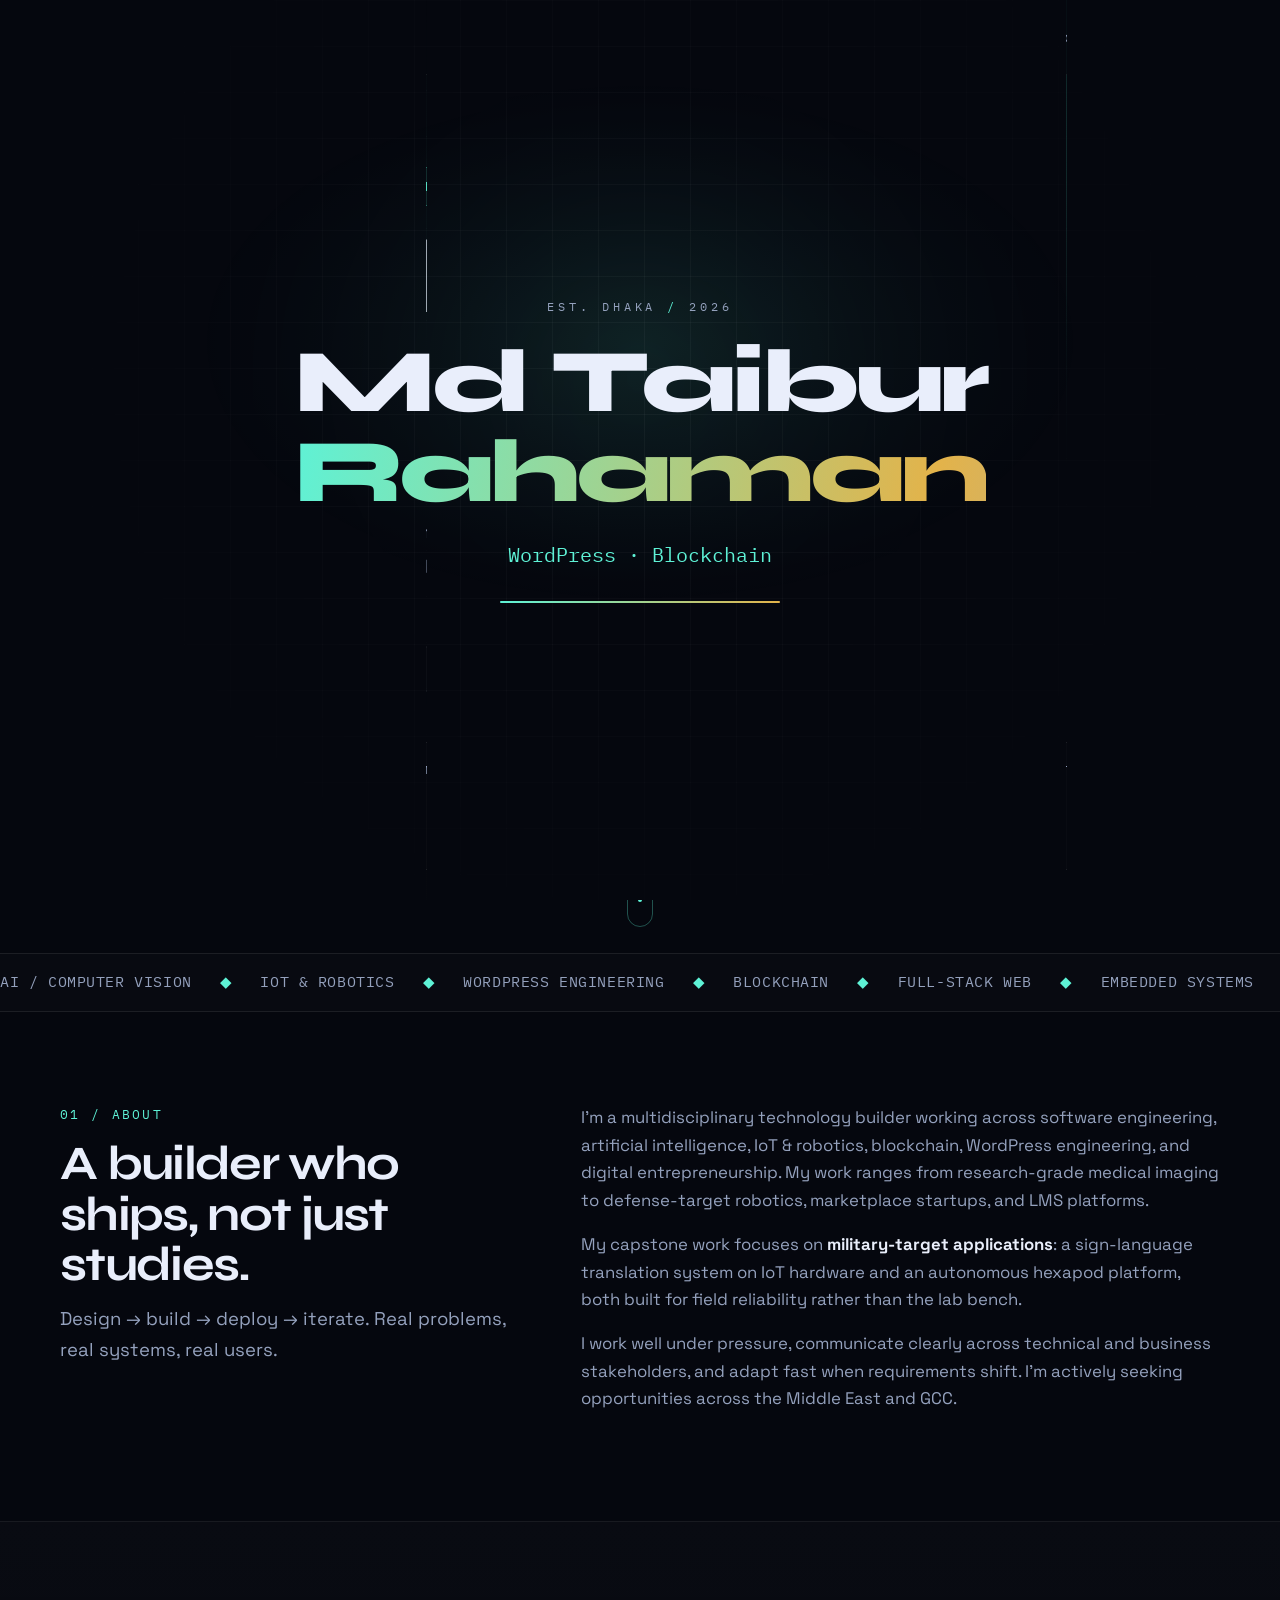
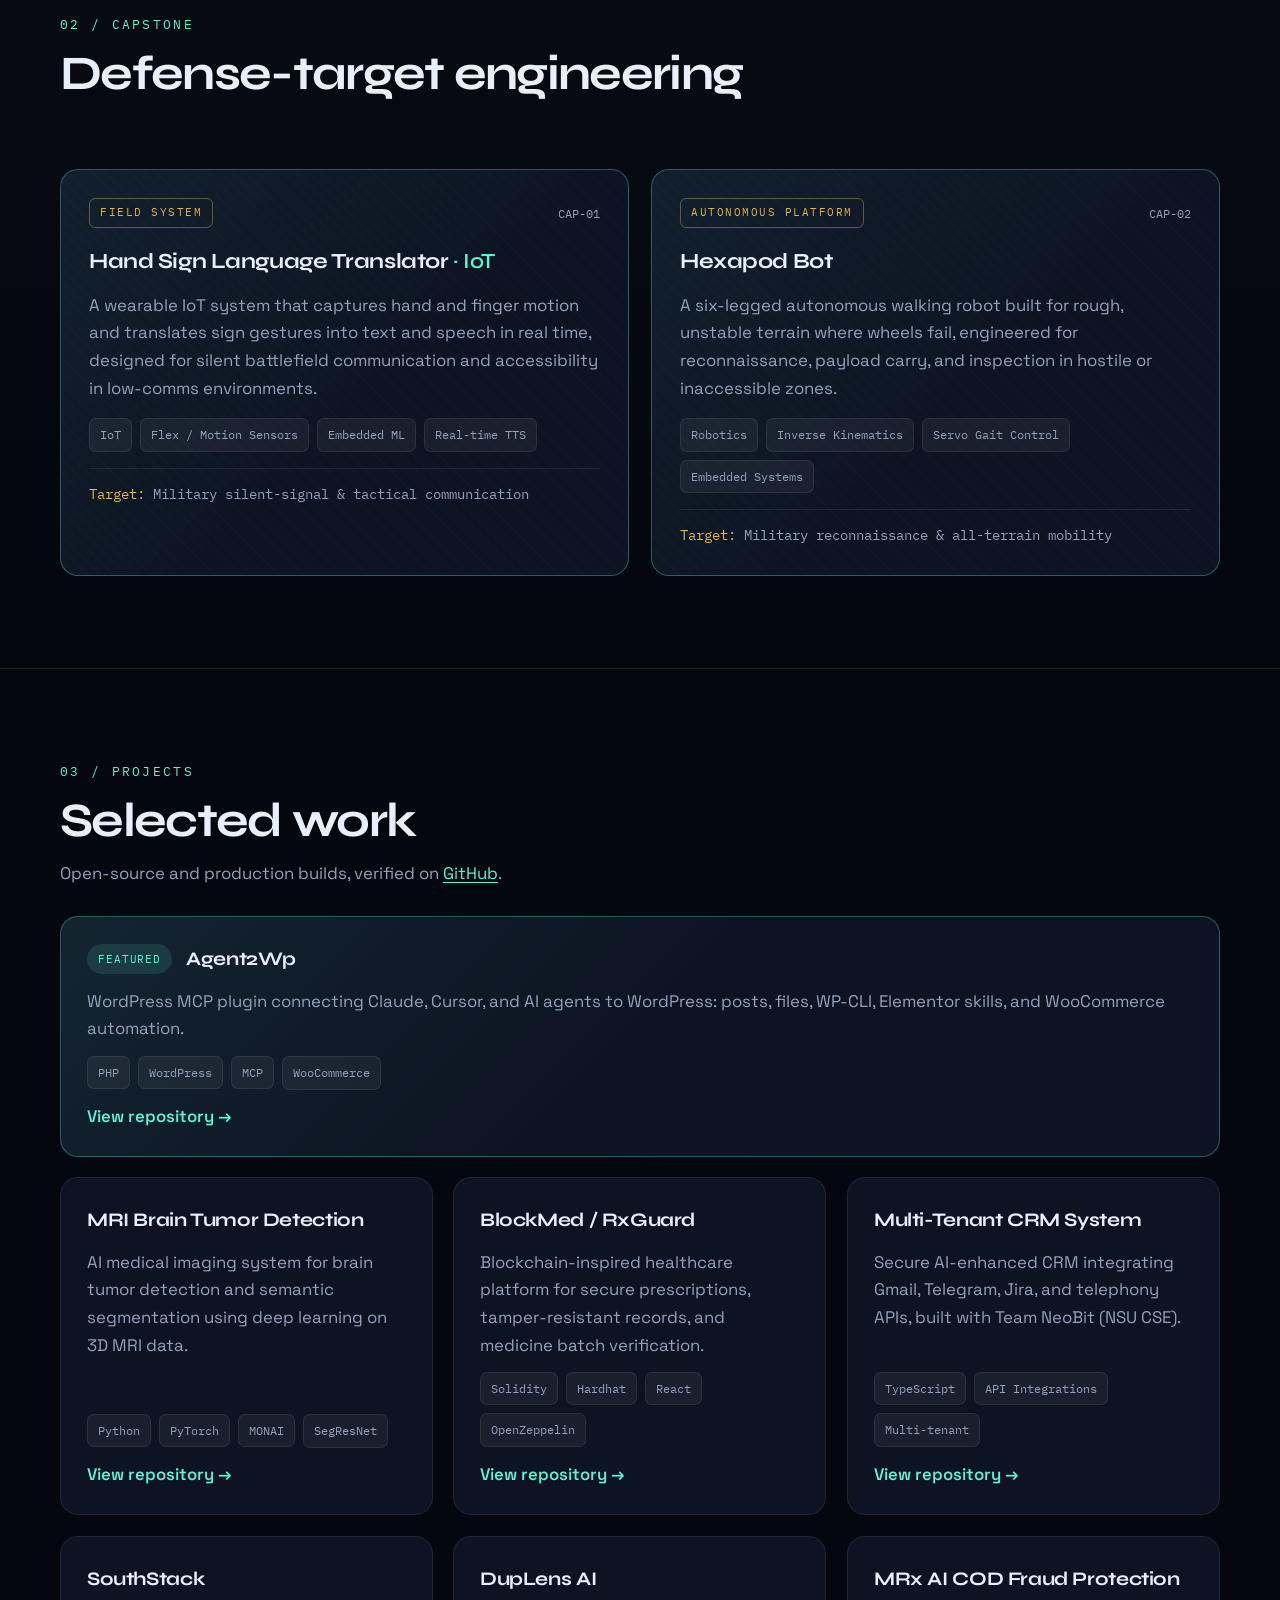
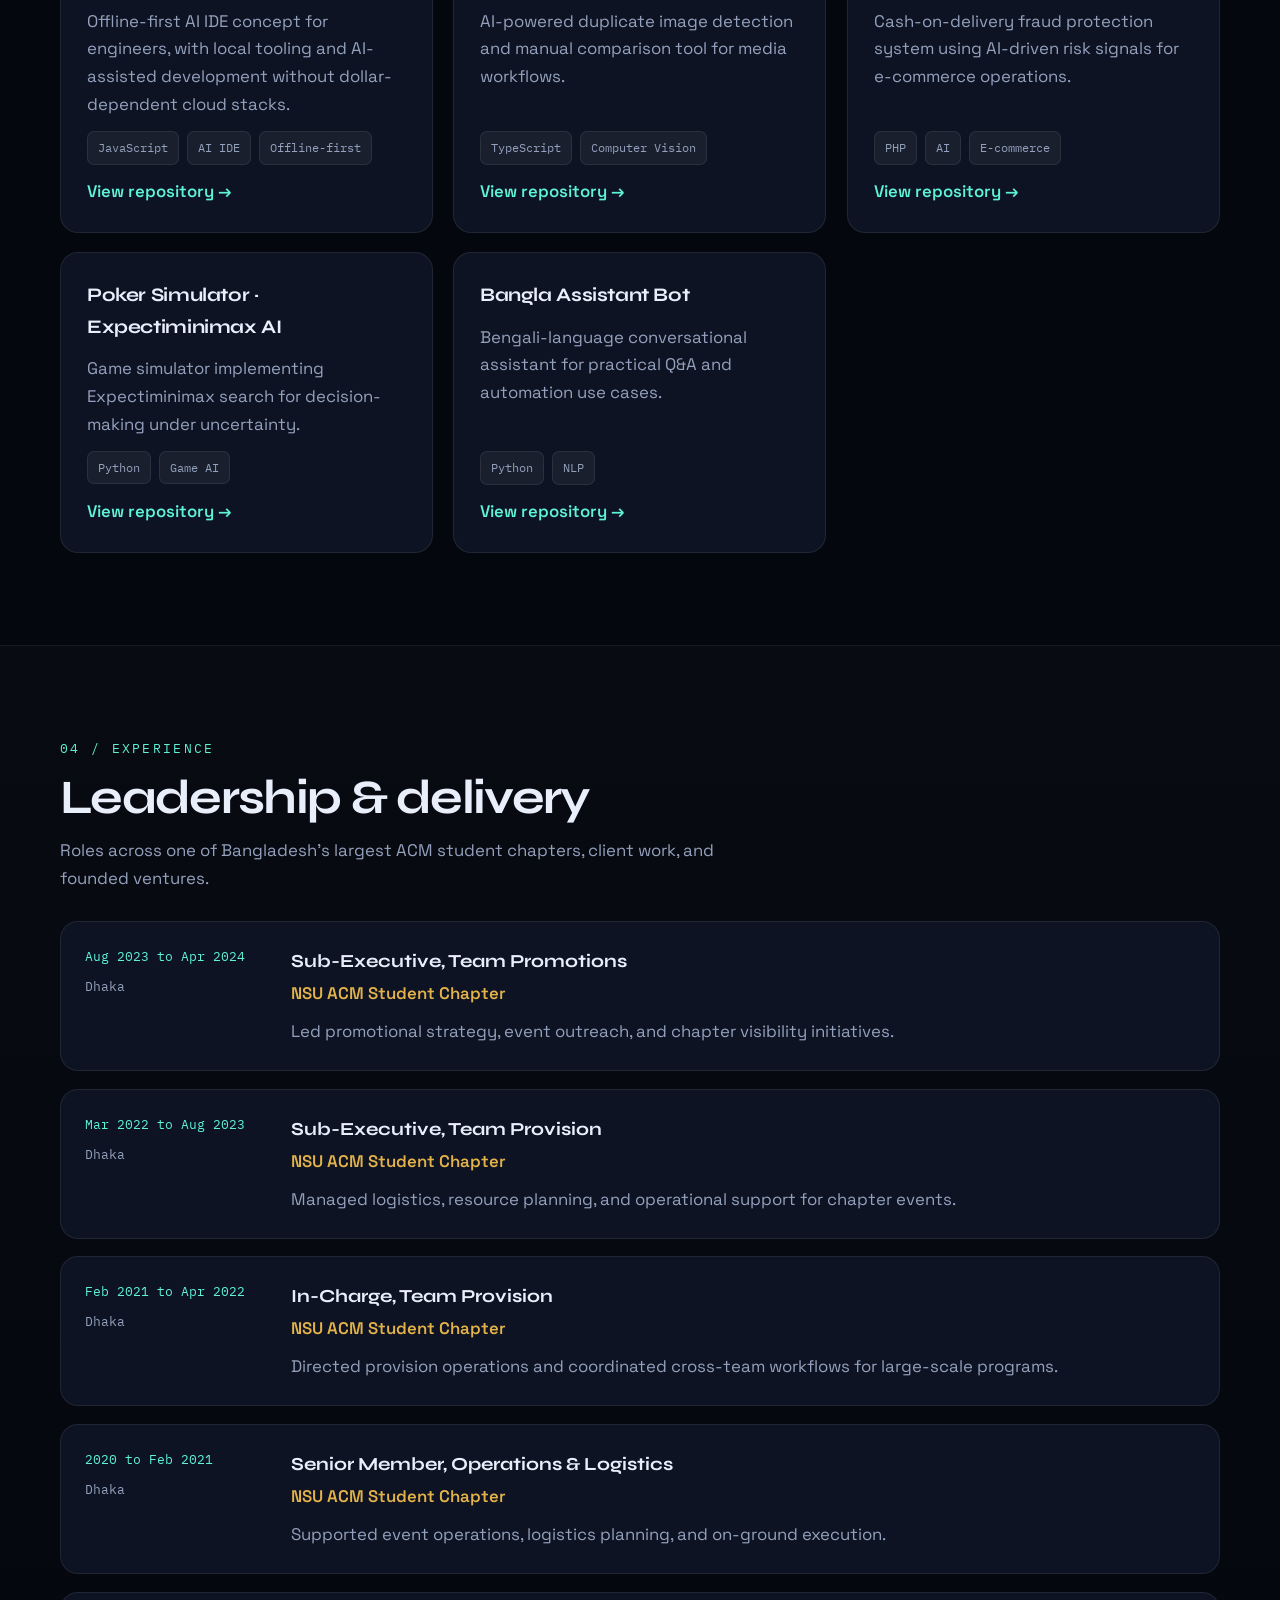
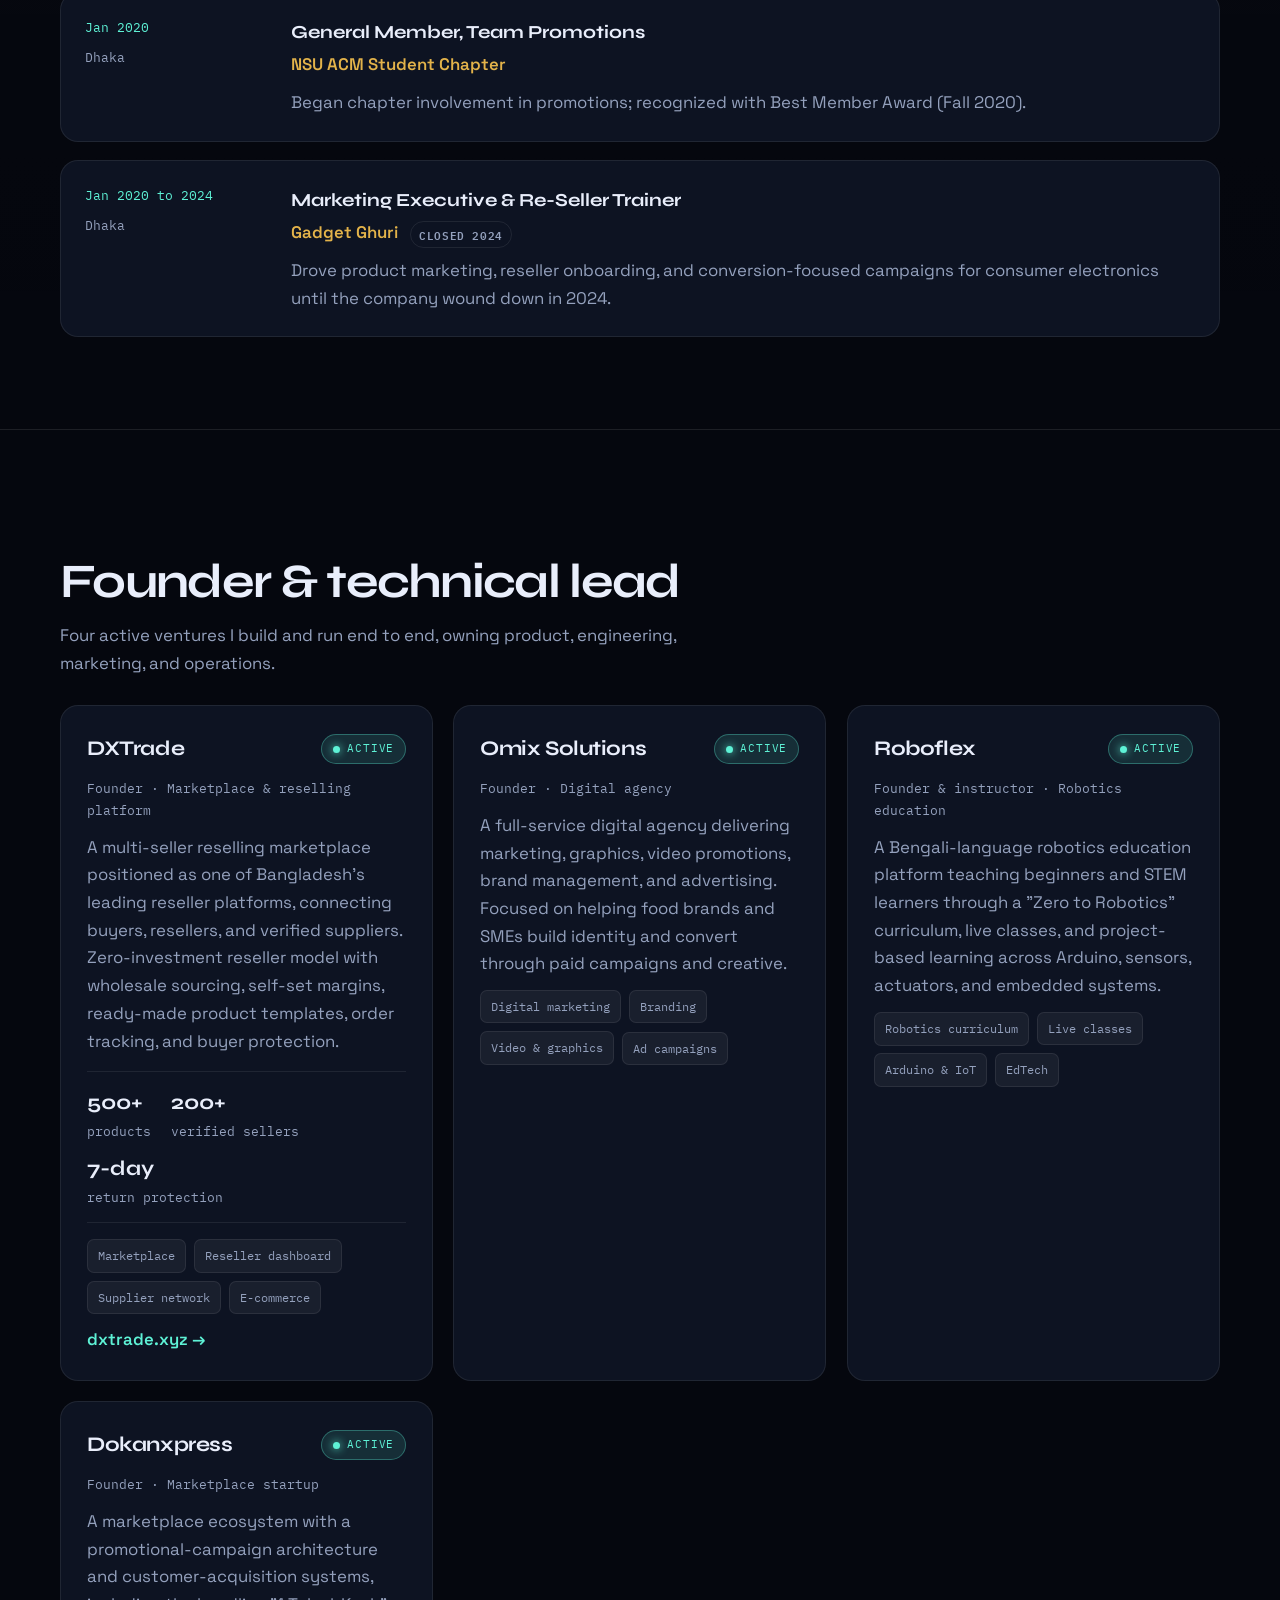
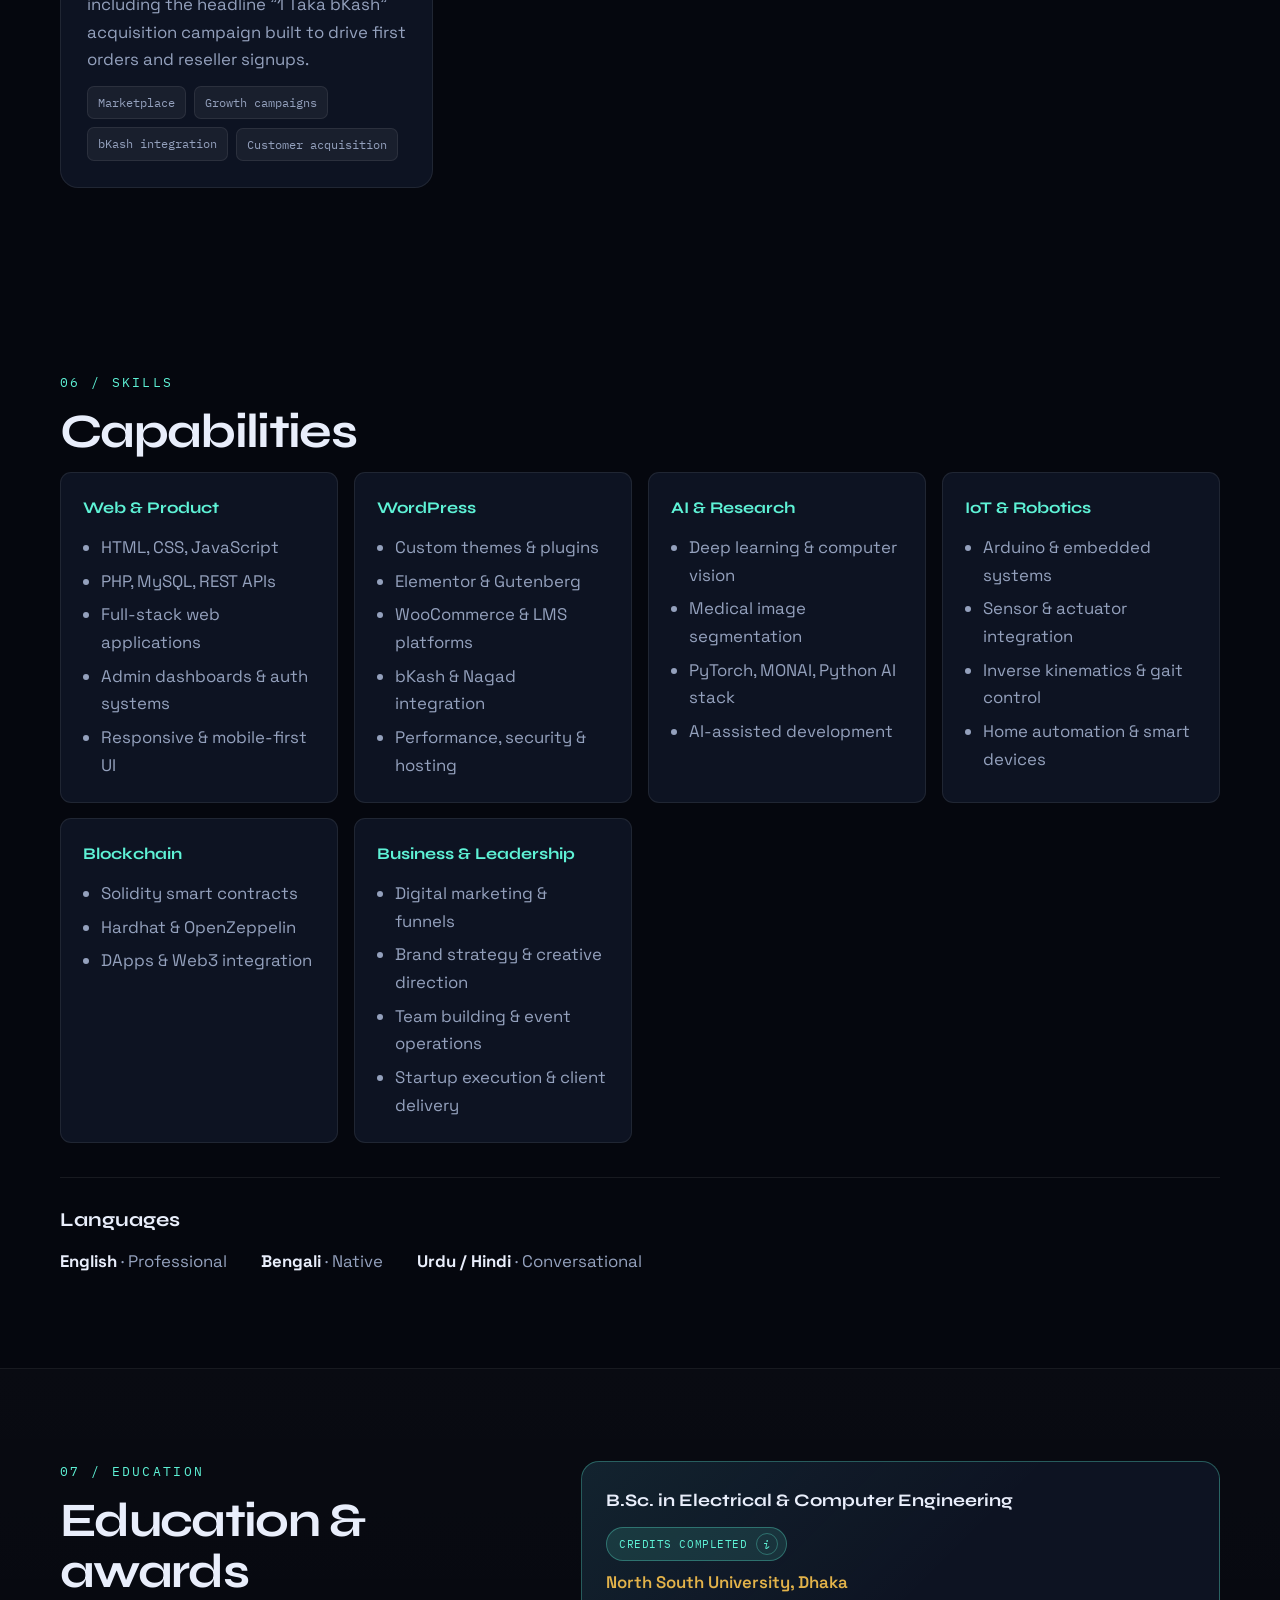
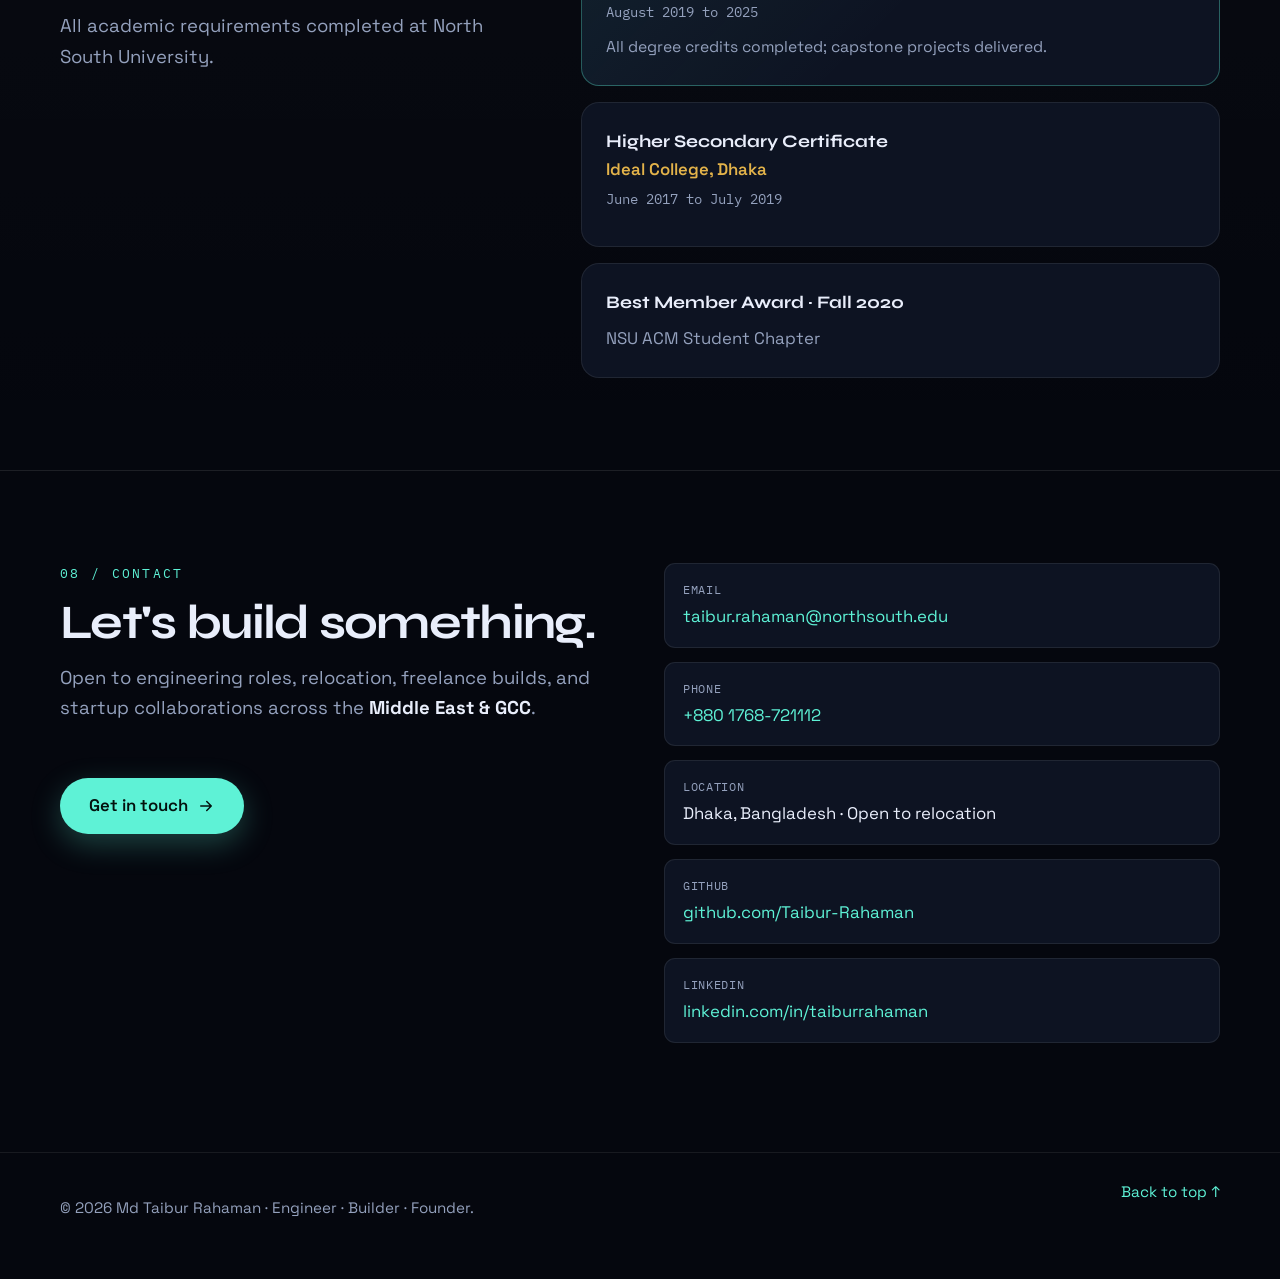
==== commit bf03671a: "Use staggered panel-rise splash reveal with accent edge" ====
--- a/index.html
+++ b/index.html
@@ -68,6 +68,14 @@
   <a class="skip-link" href="#main">Skip to content</a>
 
   <div class="splash" id="splash" role="presentation">
+    <div class="splash-panels" aria-hidden="true">
+      <i style="--i:0"></i>
+      <i style="--i:1"></i>
+      <i style="--i:2"></i>
+      <i style="--i:3"></i>
+      <i style="--i:4"></i>
+      <i style="--i:5"></i>
+    </div>
     <div class="splash-bg" aria-hidden="true"></div>
     <div class="splash-inner">
       <p class="splash-kicker"><span>EST. DHAKA</span> <span class="splash-dot">/</span> <span>2026</span></p>
--- a/styles.css
+++ b/styles.css
@@ -150,12 +150,46 @@
   place-items: center;
   background: transparent;
 }
+.splash-panels {
+  position: absolute;
+  inset: 0;
+  display: flex;
+}
+.splash-panels i {
+  position: relative;
+  flex: 1 1 0;
+  background: var(--bg);
+  transform: translateY(0);
+  transition: transform 900ms cubic-bezier(0.83, 0, 0.17, 1);
+  transition-delay: calc(var(--i) * 85ms);
+  will-change: transform;
+}
+.splash-panels i::after {
+  content: "";
+  position: absolute;
+  left: 0;
+  right: 0;
+  bottom: -2px;
+  height: 2px;
+  background: linear-gradient(90deg, transparent, var(--accent), transparent);
+  opacity: 0;
+  transition: opacity 200ms var(--ease);
+  transition-delay: calc(var(--i) * 85ms);
+}
+.splash-inner { transition: opacity 460ms var(--ease), transform 520ms var(--ease); }
+.splash.fade .splash-inner {
+  opacity: 0;
+  transform: translateY(-14px) scale(0.965);
+}
 .splash.done { pointer-events: none; }
+.splash.done .splash-panels i { transform: translateY(-100.5%); }
+.splash.done .splash-panels i::after { opacity: 0.8; }
+.splash.done .splash-bg { opacity: 0; }
 .splash-bg {
   position: absolute;
   inset: 0;
-  background: var(--bg);
-  transition: opacity 1200ms var(--ease);
+  background: transparent;
+  transition: opacity 600ms var(--ease);
 }
 .splash-bg::before {
   content: "";
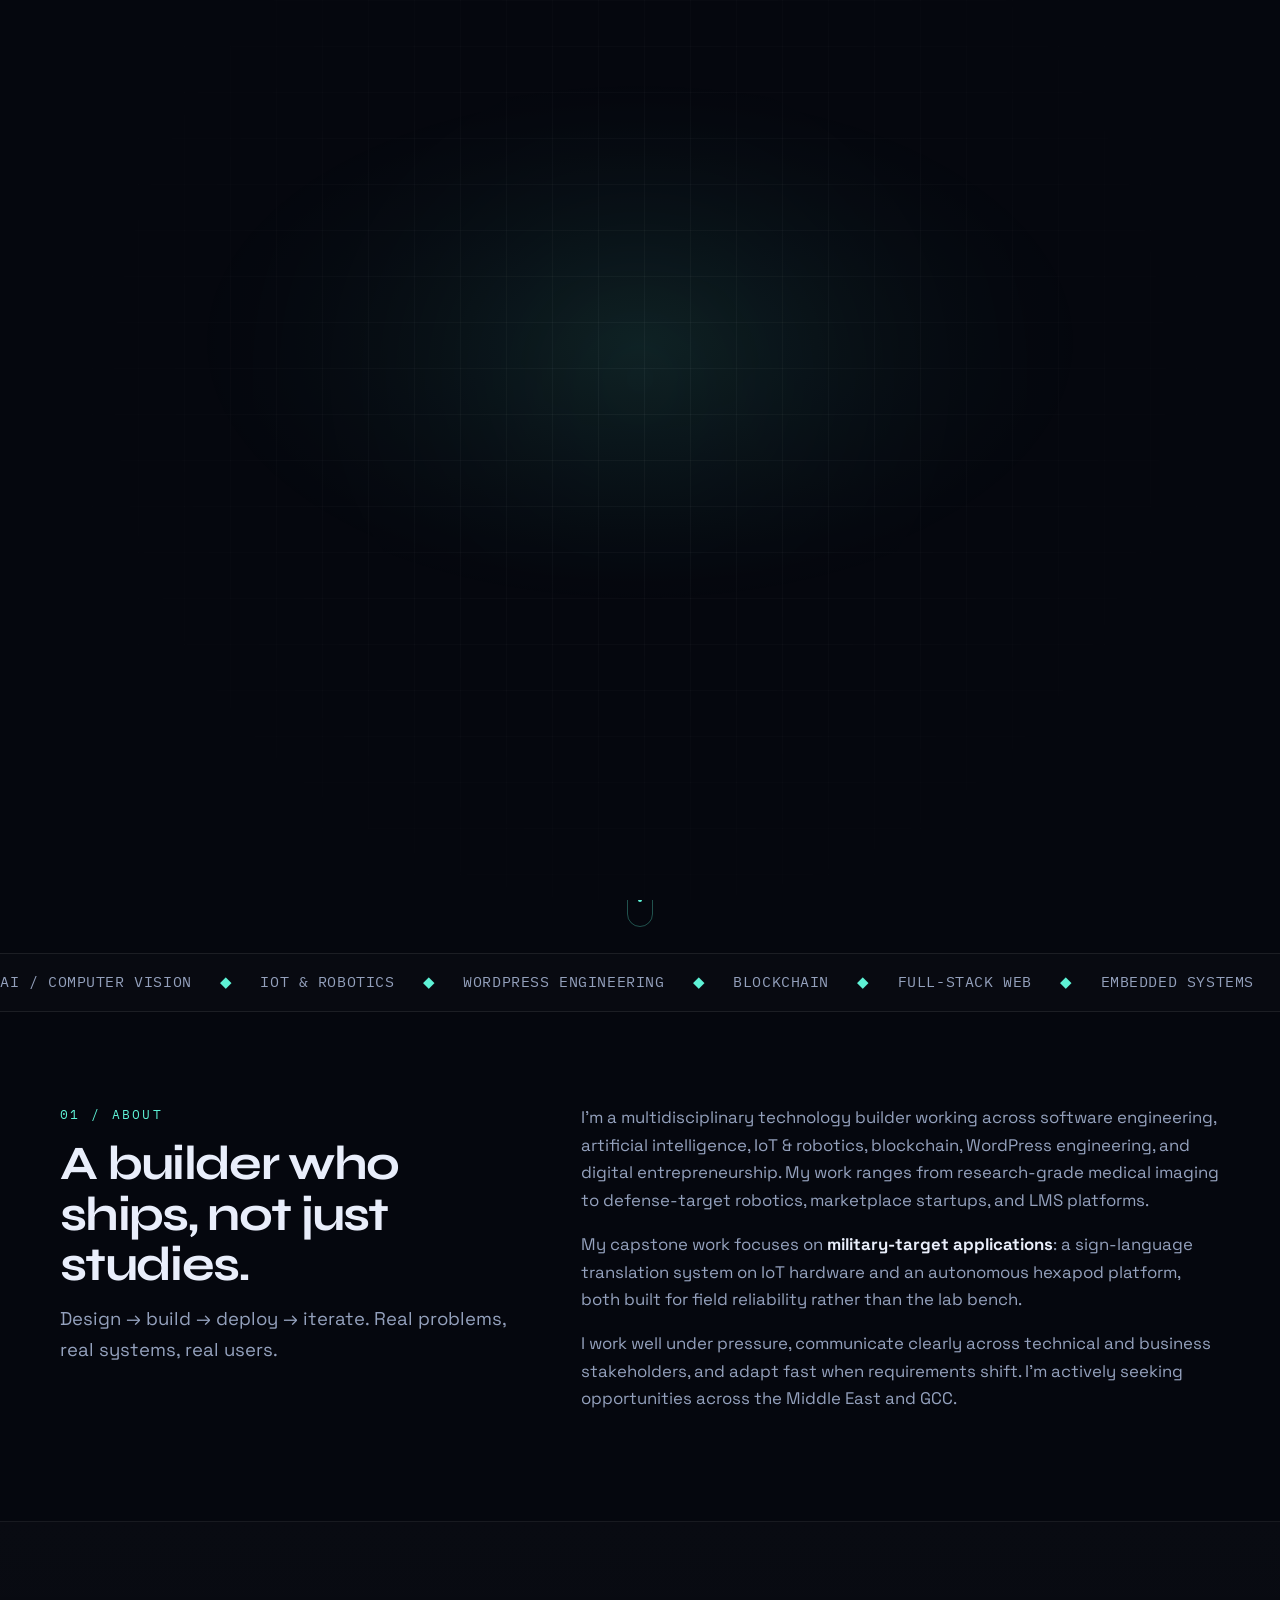
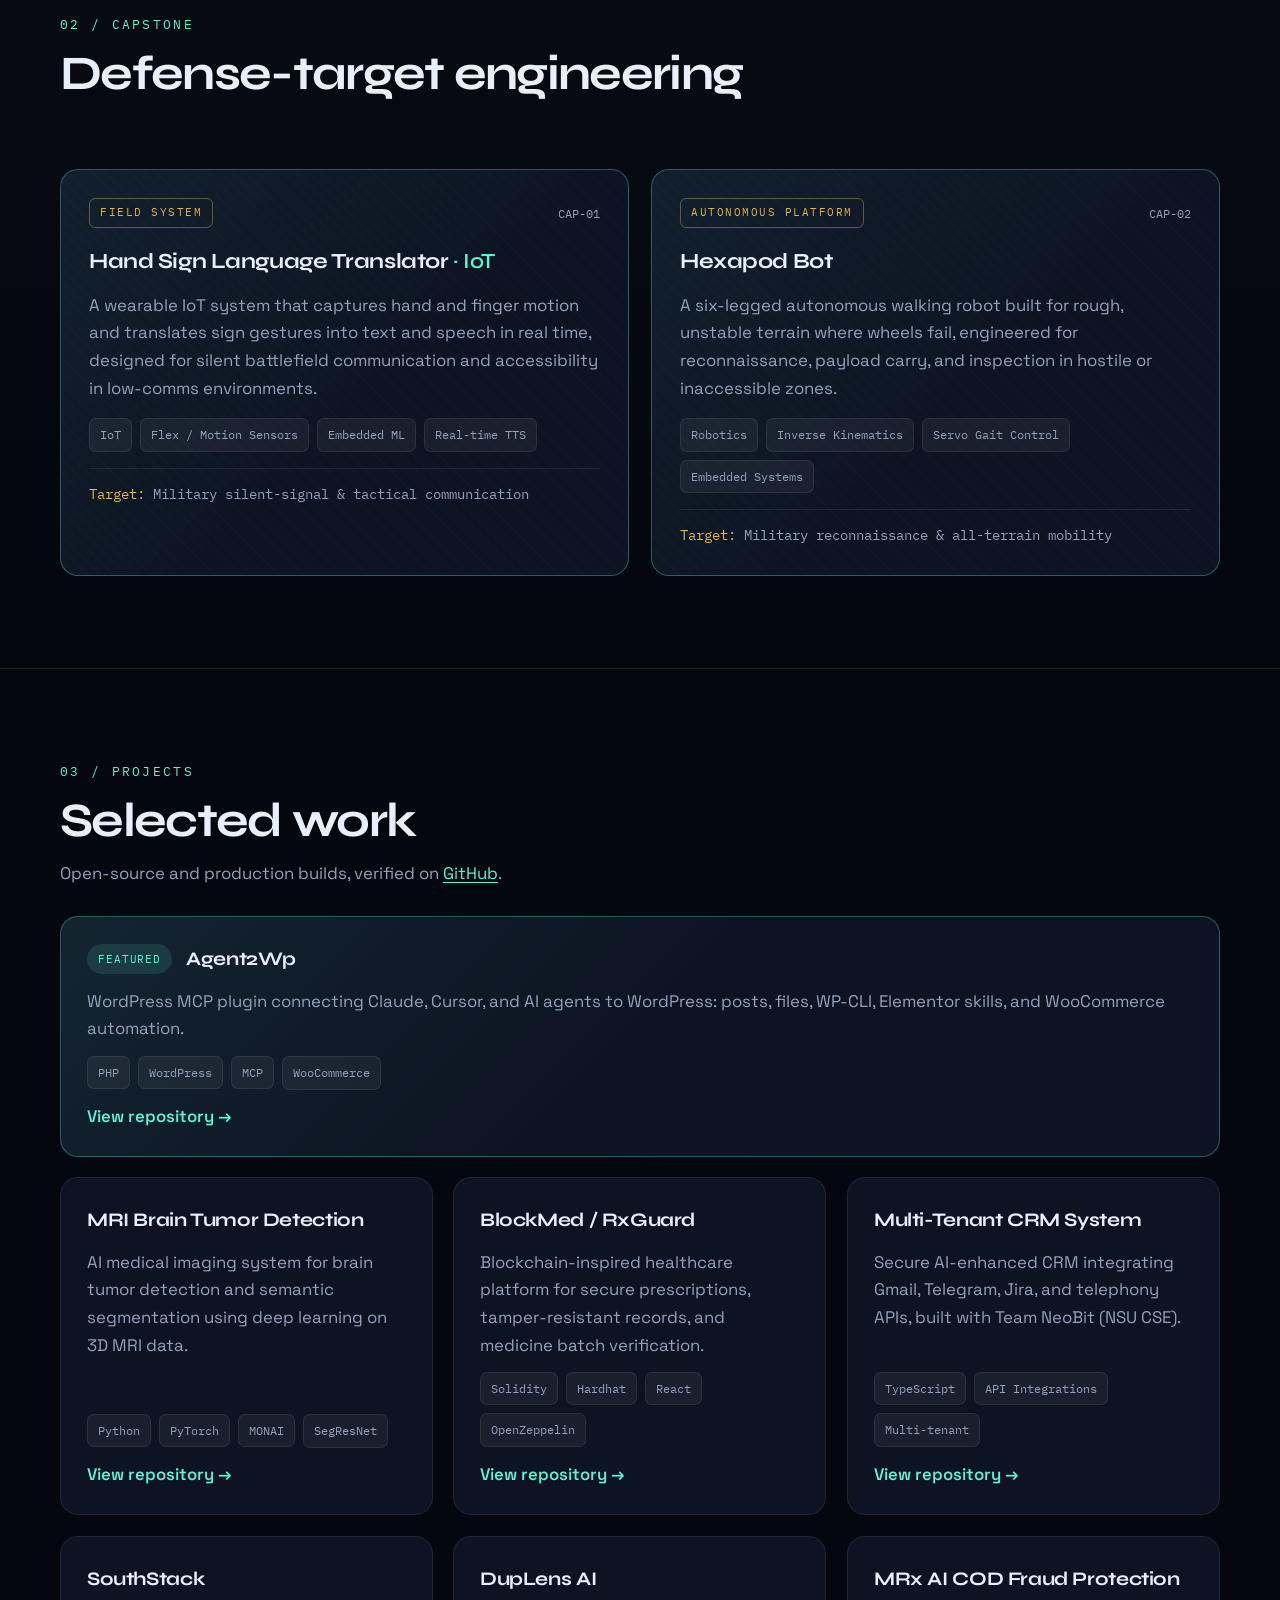
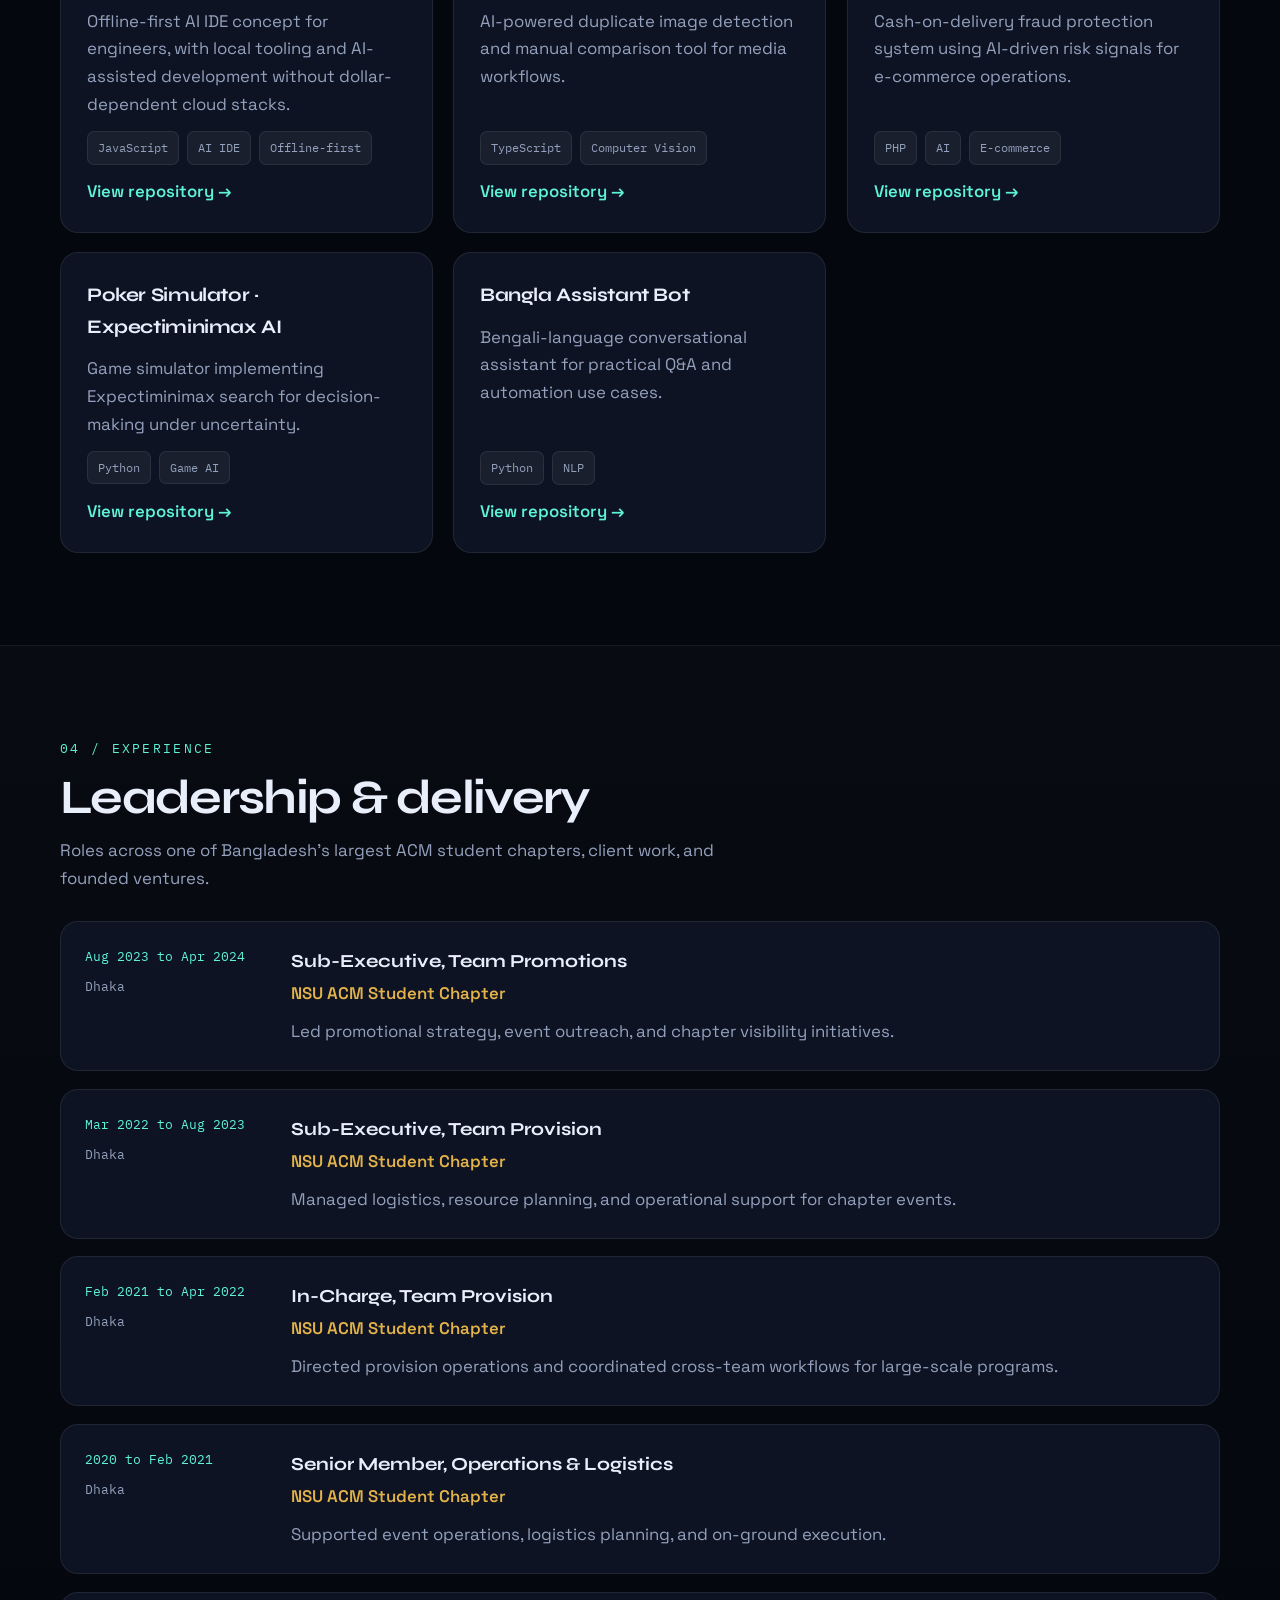
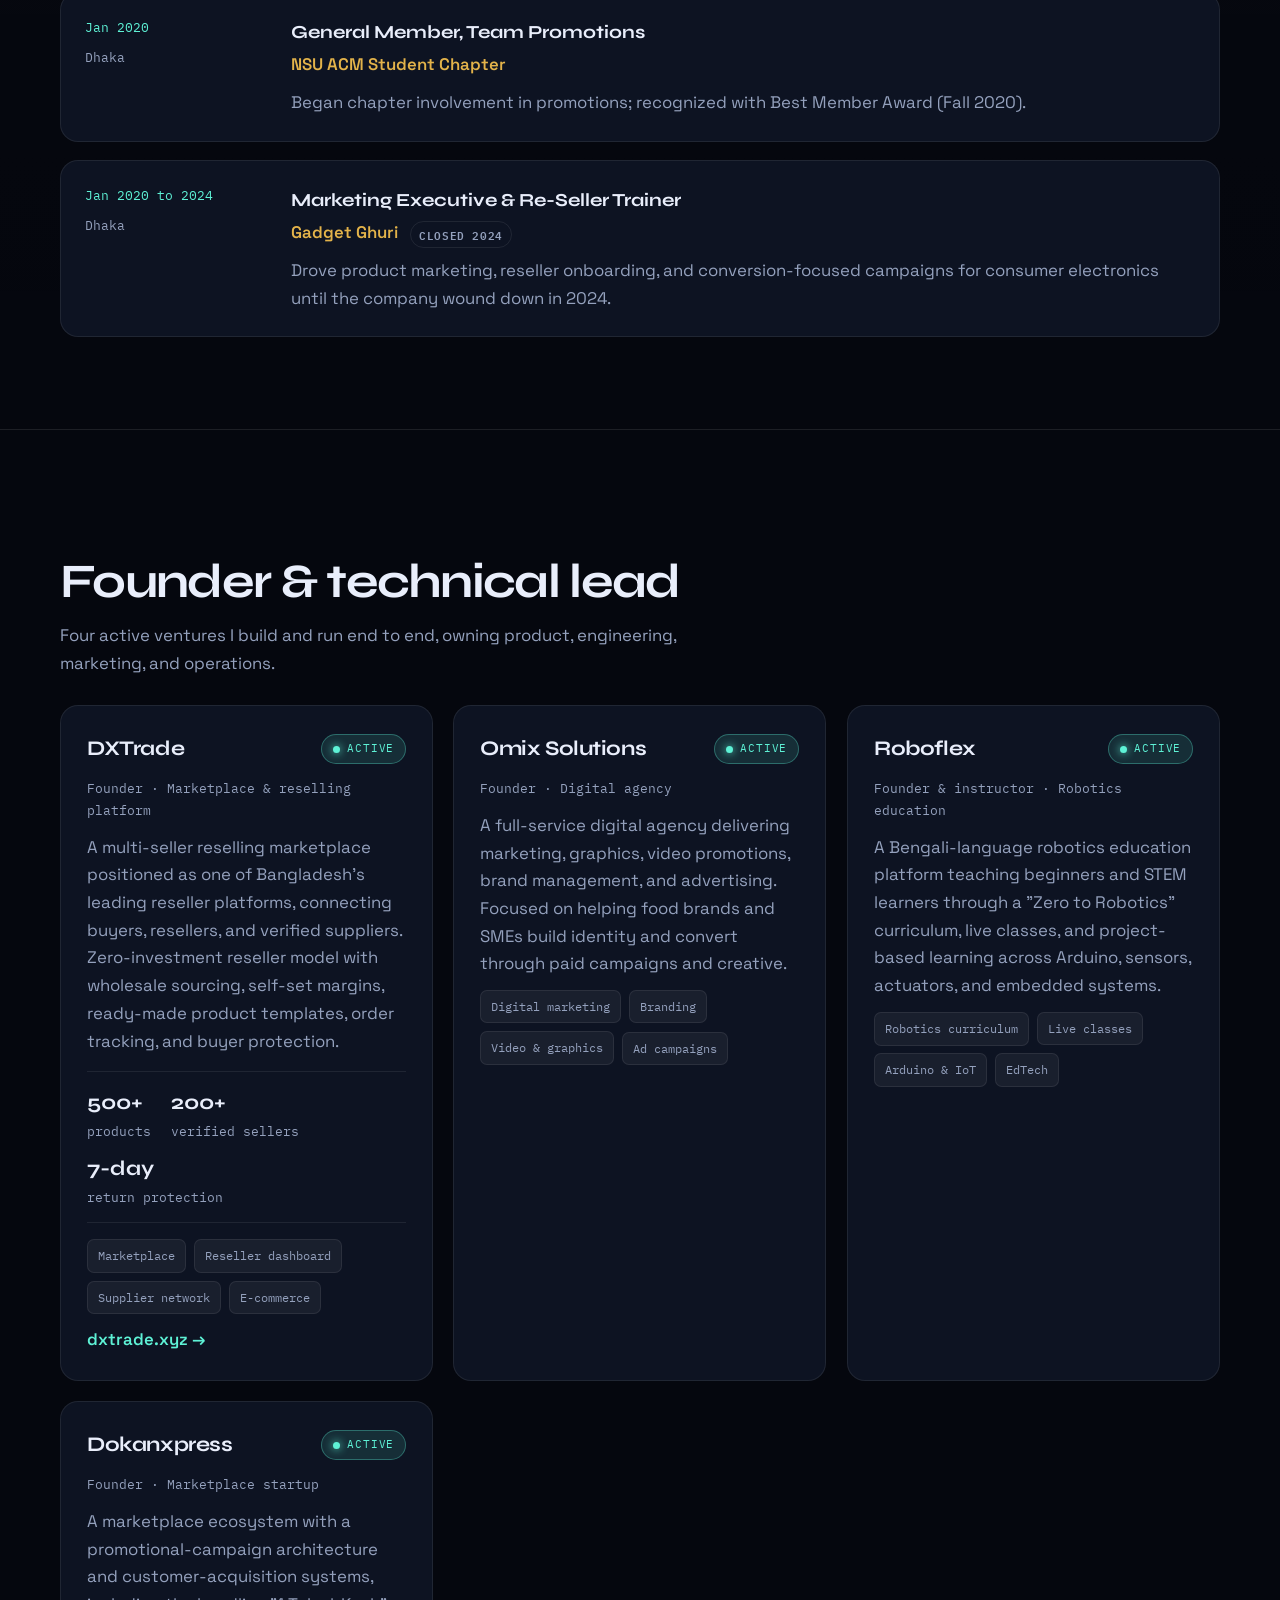
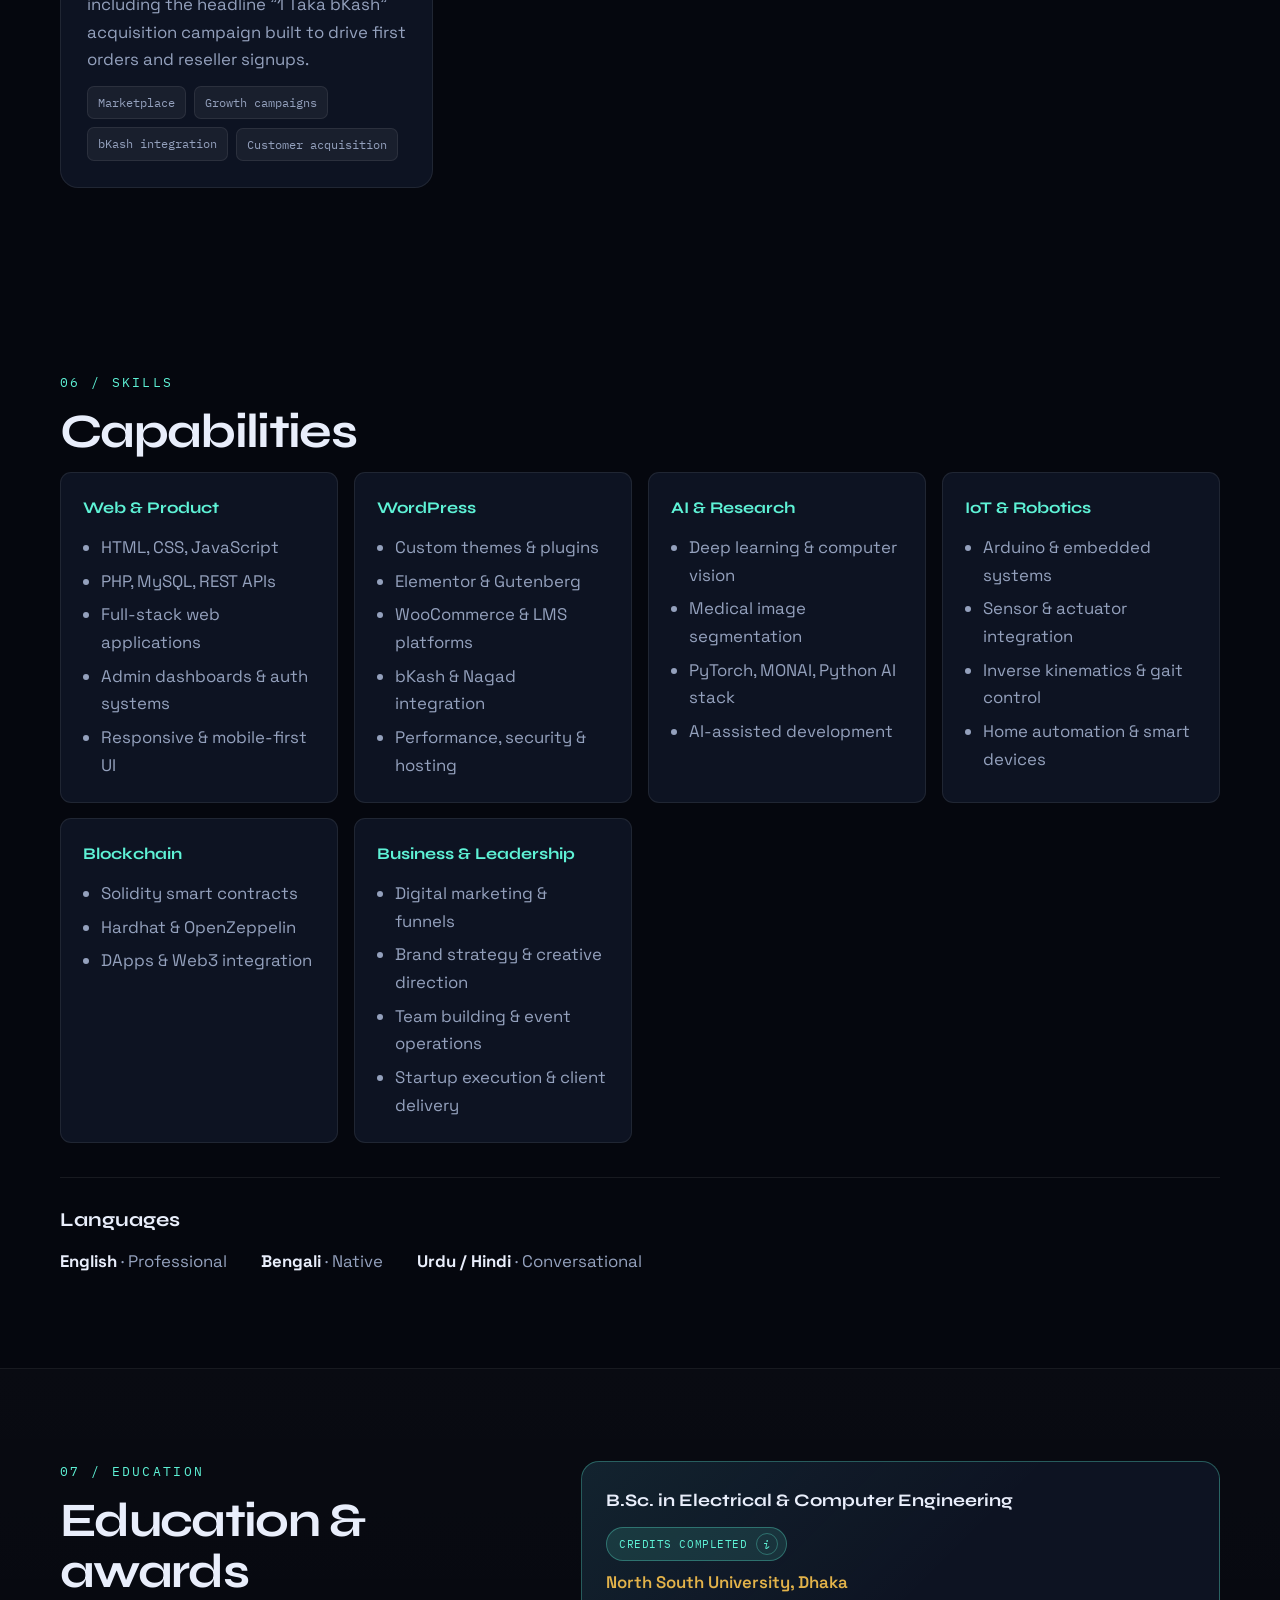
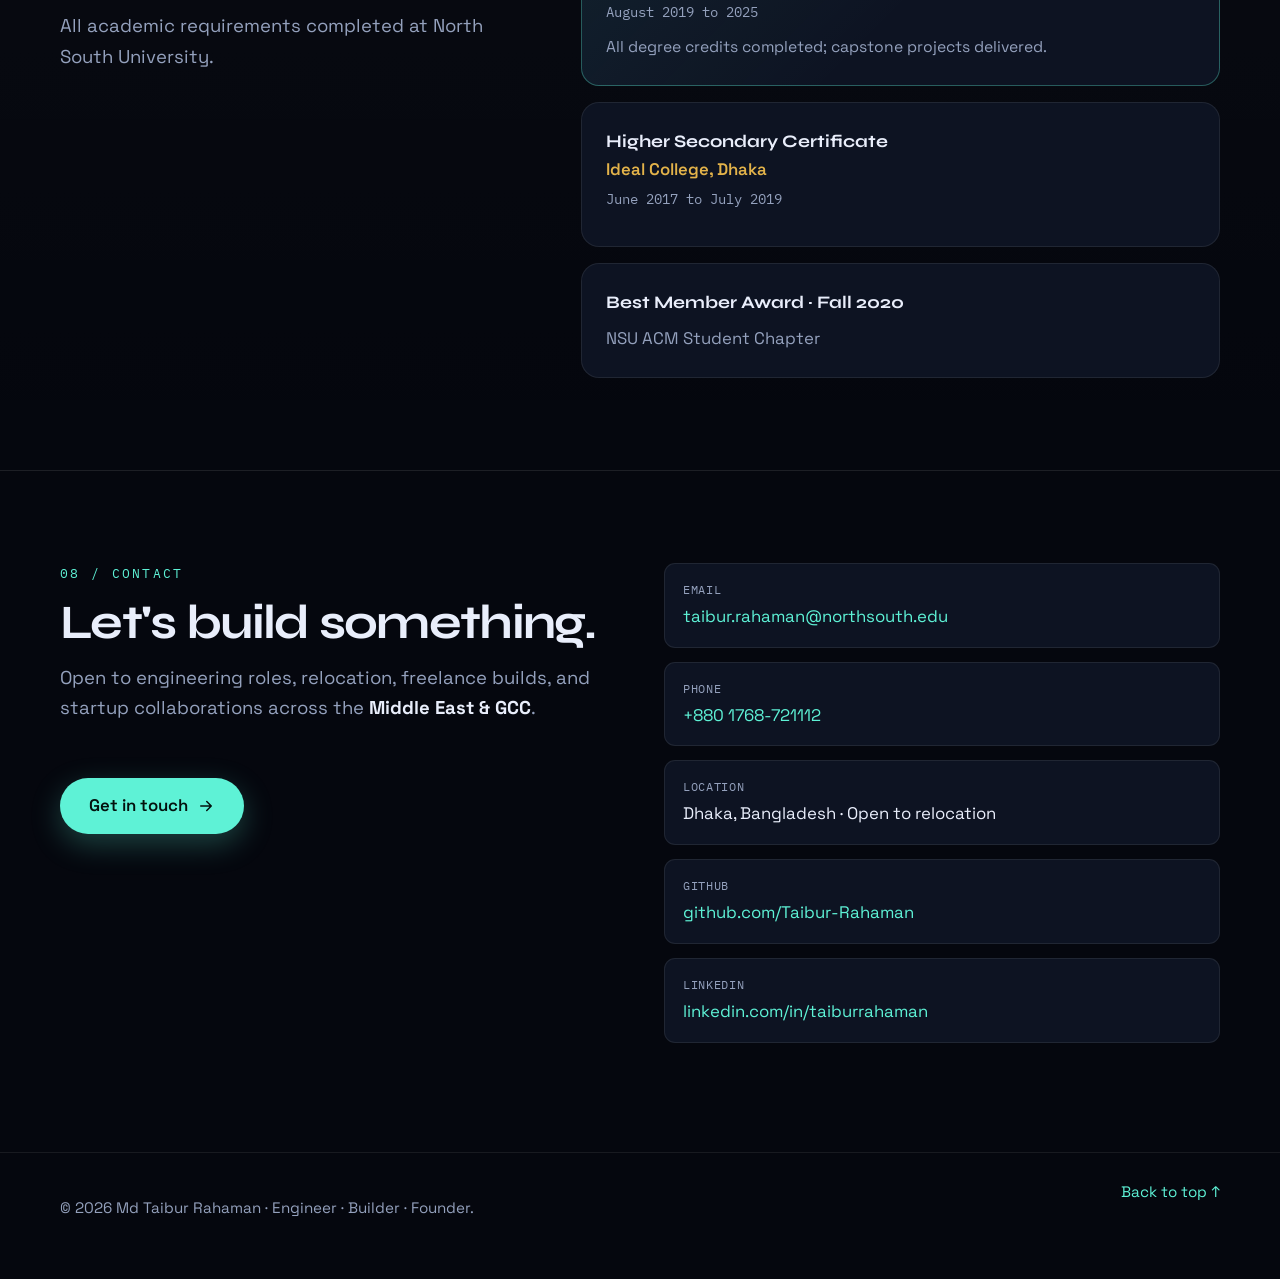
==== commit 28f6cf17: "New splash reveal: 3D perspective fold with depth blur" ====
--- a/index.html
+++ b/index.html
@@ -76,6 +76,7 @@
       <i style="--i:4"></i>
       <i style="--i:5"></i>
     </div>
+    <div class="splash-shade" aria-hidden="true"></div>
     <div class="splash-bg" aria-hidden="true"></div>
     <div class="splash-inner">
       <p class="splash-kicker"><span>EST. DHAKA</span> <span class="splash-dot">/</span> <span>2026</span></p>
--- a/styles.css
+++ b/styles.css
@@ -149,6 +149,12 @@
   display: grid;
   place-items: center;
   background: transparent;
+  transform-origin: 50% 0%;
+  transition:
+    transform 1000ms cubic-bezier(0.66, 0, 0.2, 1),
+    opacity 520ms var(--ease) 480ms,
+    filter 760ms var(--ease) 240ms;
+  will-change: transform, opacity, filter;
 }
 .splash-panels {
   position: absolute;
@@ -156,40 +162,34 @@
   display: flex;
 }
 .splash-panels i {
-  position: relative;
   flex: 1 1 0;
   background: var(--bg);
-  transform: translateY(0);
-  transition: transform 900ms cubic-bezier(0.83, 0, 0.17, 1);
-  transition-delay: calc(var(--i) * 85ms);
-  will-change: transform;
-}
-.splash-panels i::after {
-  content: "";
+}
+/* depth shading that deepens as the panel tips back */
+.splash-shade {
   position: absolute;
-  left: 0;
-  right: 0;
-  bottom: -2px;
-  height: 2px;
-  background: linear-gradient(90deg, transparent, var(--accent), transparent);
+  inset: 0;
+  background: linear-gradient(180deg, rgba(0, 0, 0, 0.55), transparent 45%);
   opacity: 0;
-  transition: opacity 200ms var(--ease);
-  transition-delay: calc(var(--i) * 85ms);
-}
-.splash-inner { transition: opacity 460ms var(--ease), transform 520ms var(--ease); }
+  transition: opacity 700ms var(--ease);
+  pointer-events: none;
+}
+.splash-inner { transition: opacity 420ms var(--ease), transform 640ms var(--ease); }
 .splash.fade .splash-inner {
   opacity: 0;
-  transform: translateY(-14px) scale(0.965);
-}
-.splash.done { pointer-events: none; }
-.splash.done .splash-panels i { transform: translateY(-100.5%); }
-.splash.done .splash-panels i::after { opacity: 0.8; }
-.splash.done .splash-bg { opacity: 0; }
+  transform: translateY(-10px) scale(0.97);
+}
+.splash.done {
+  pointer-events: none;
+  transform: perspective(1600px) rotateX(94deg);
+  opacity: 0;
+  filter: blur(7px);
+}
+.splash.done .splash-shade { opacity: 1; }
 .splash-bg {
   position: absolute;
   inset: 0;
   background: transparent;
-  transition: opacity 600ms var(--ease);
 }
 .splash-bg::before {
   content: "";
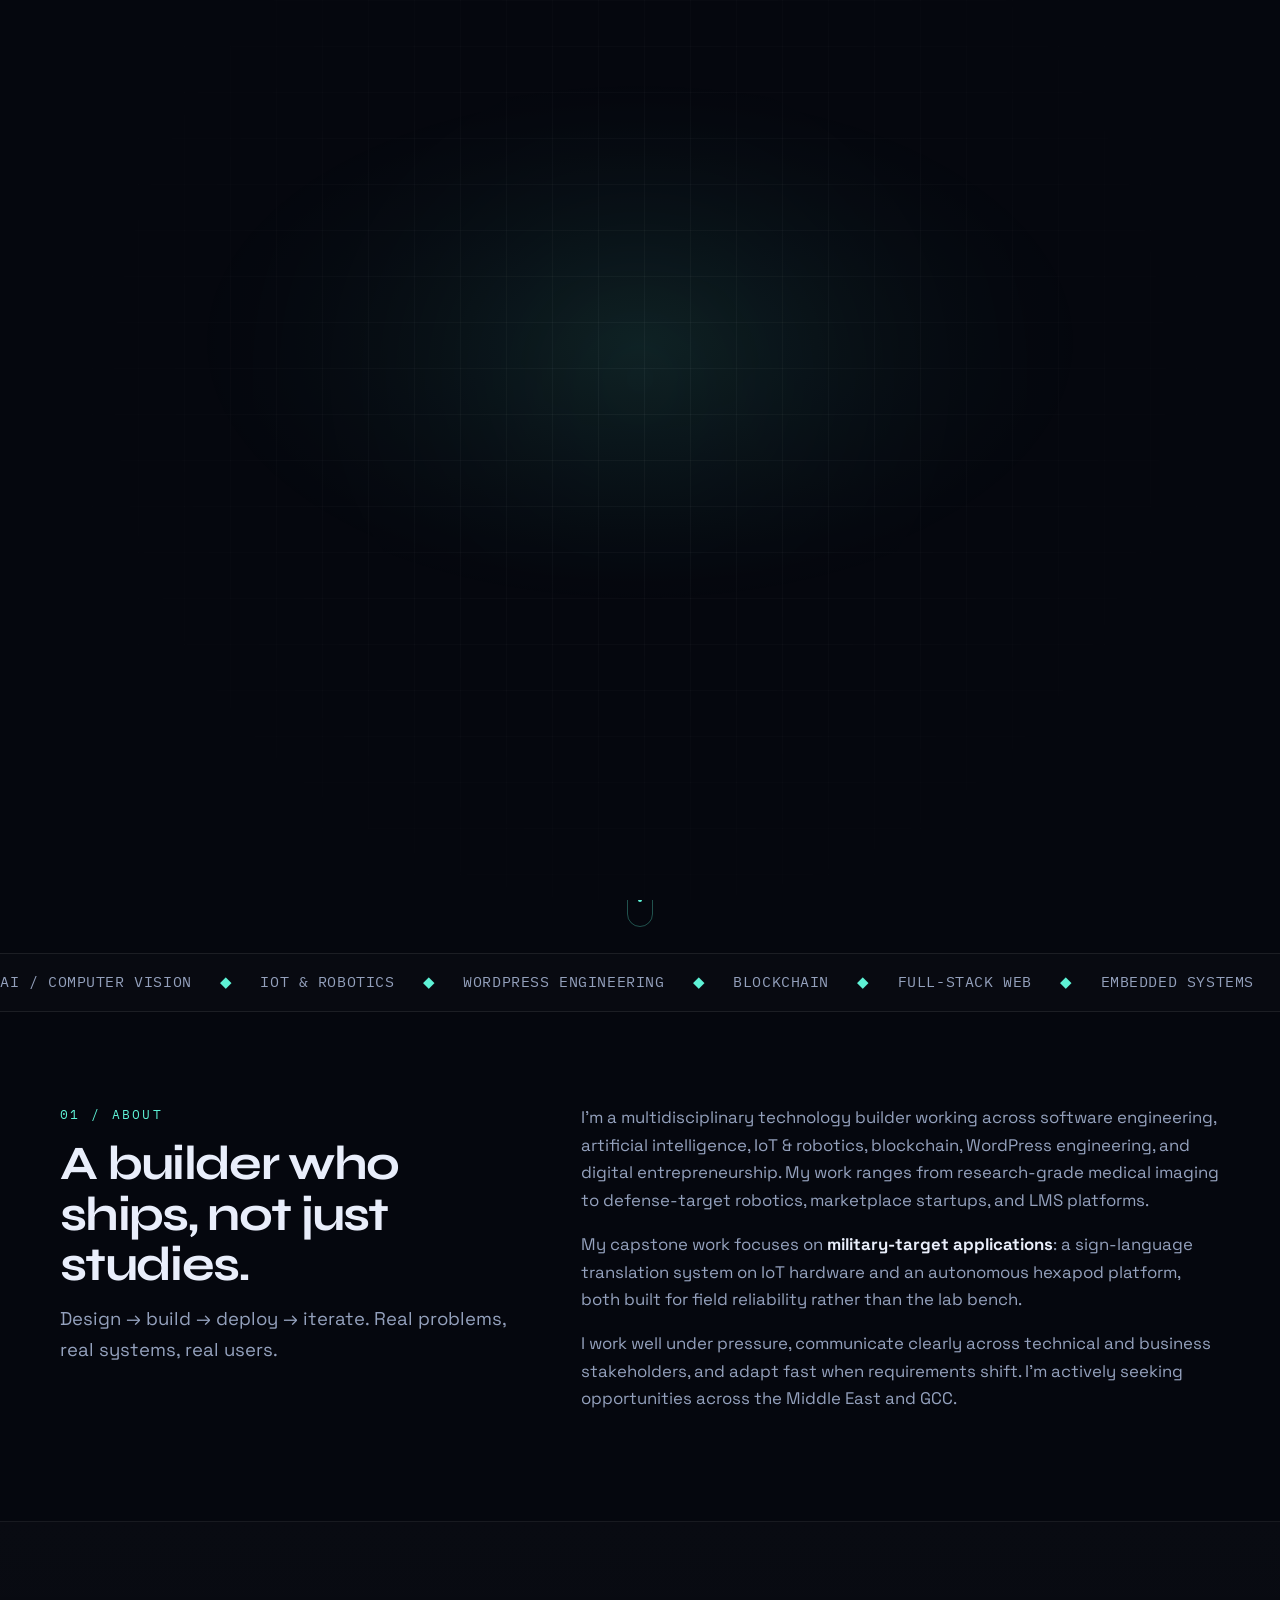
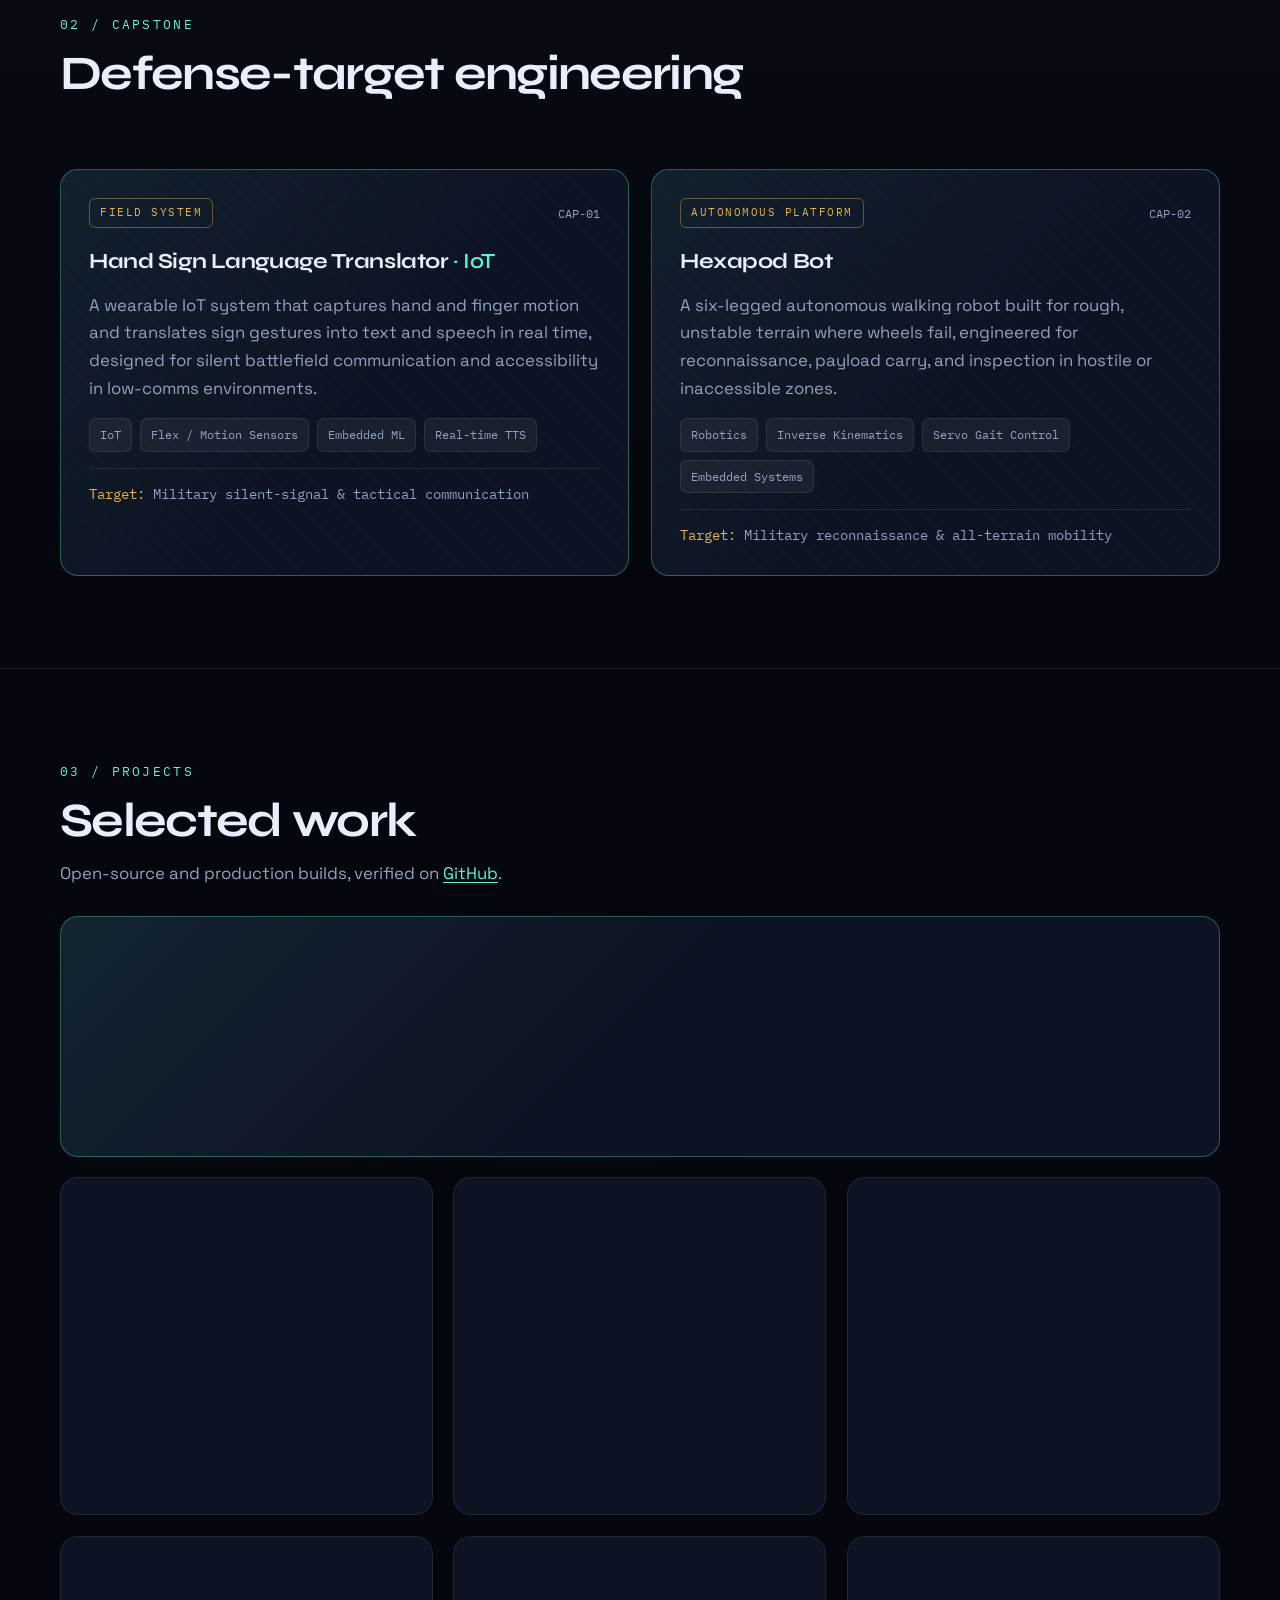
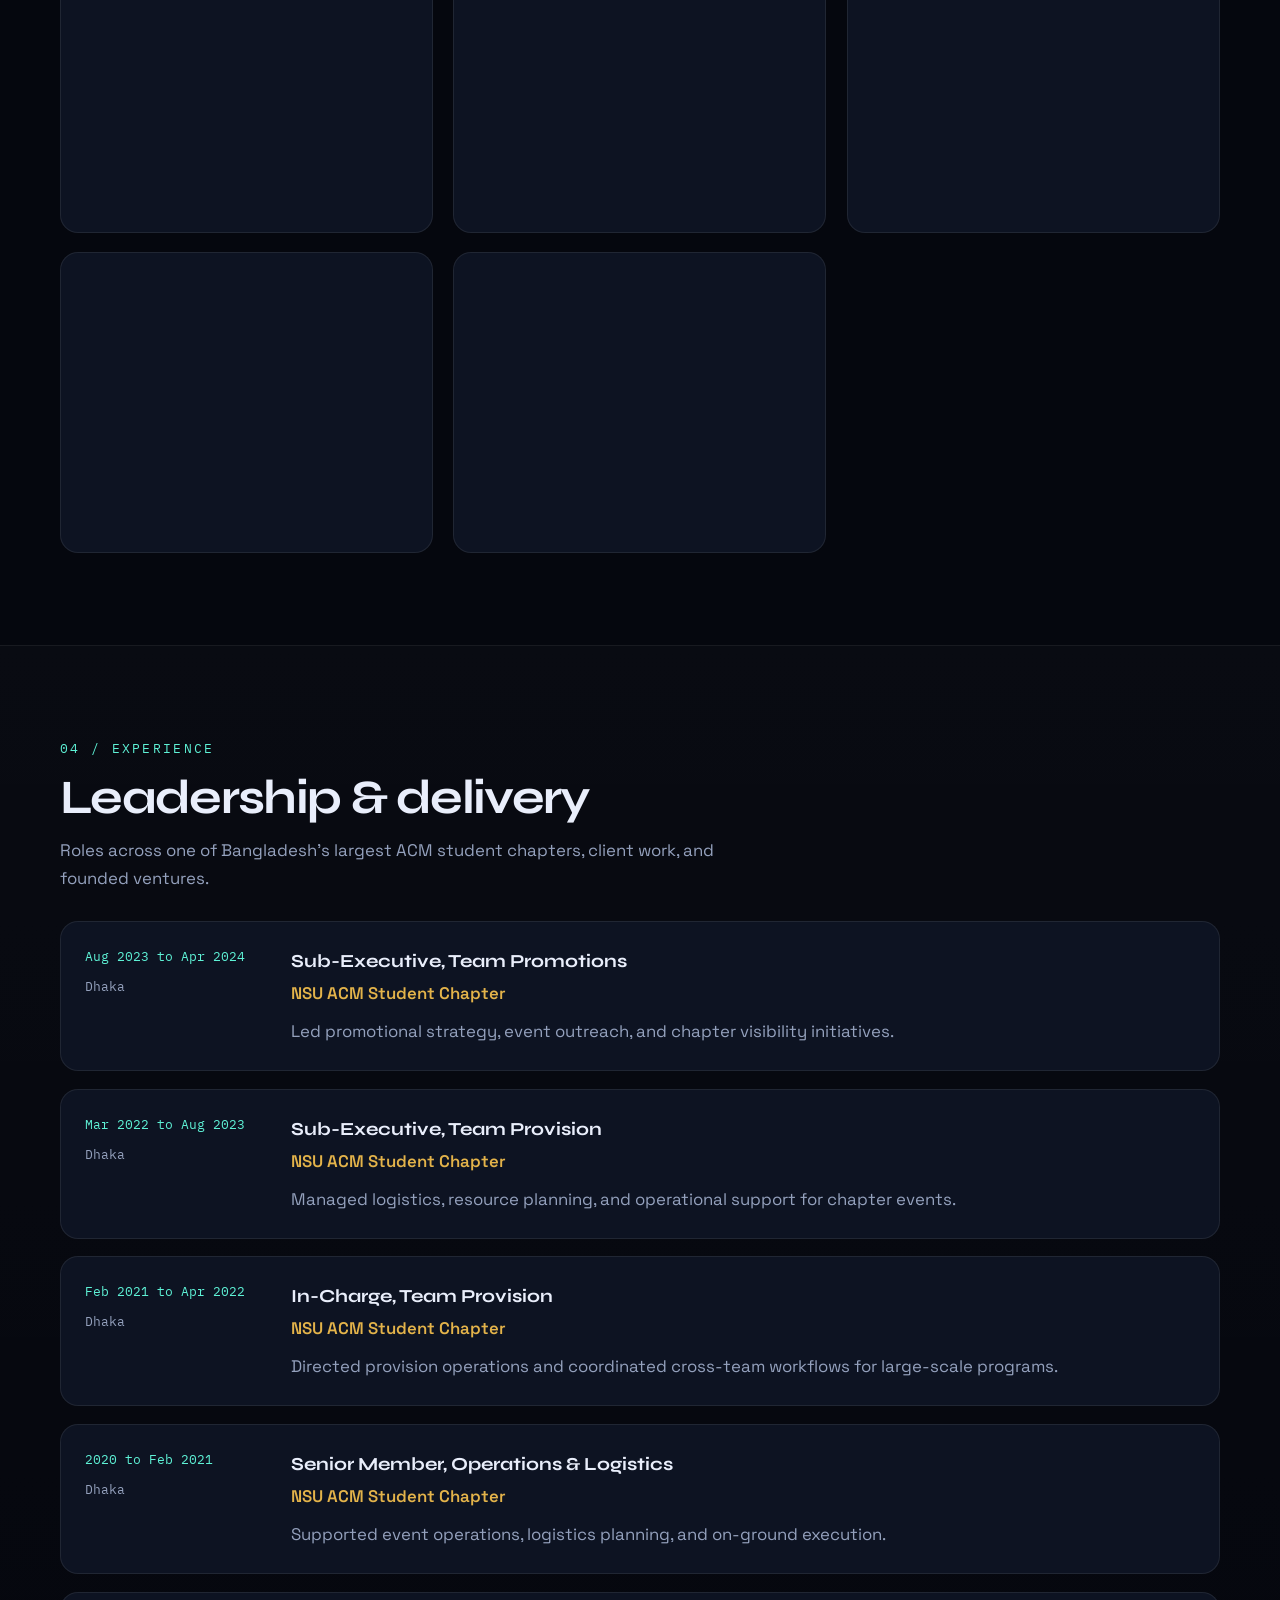
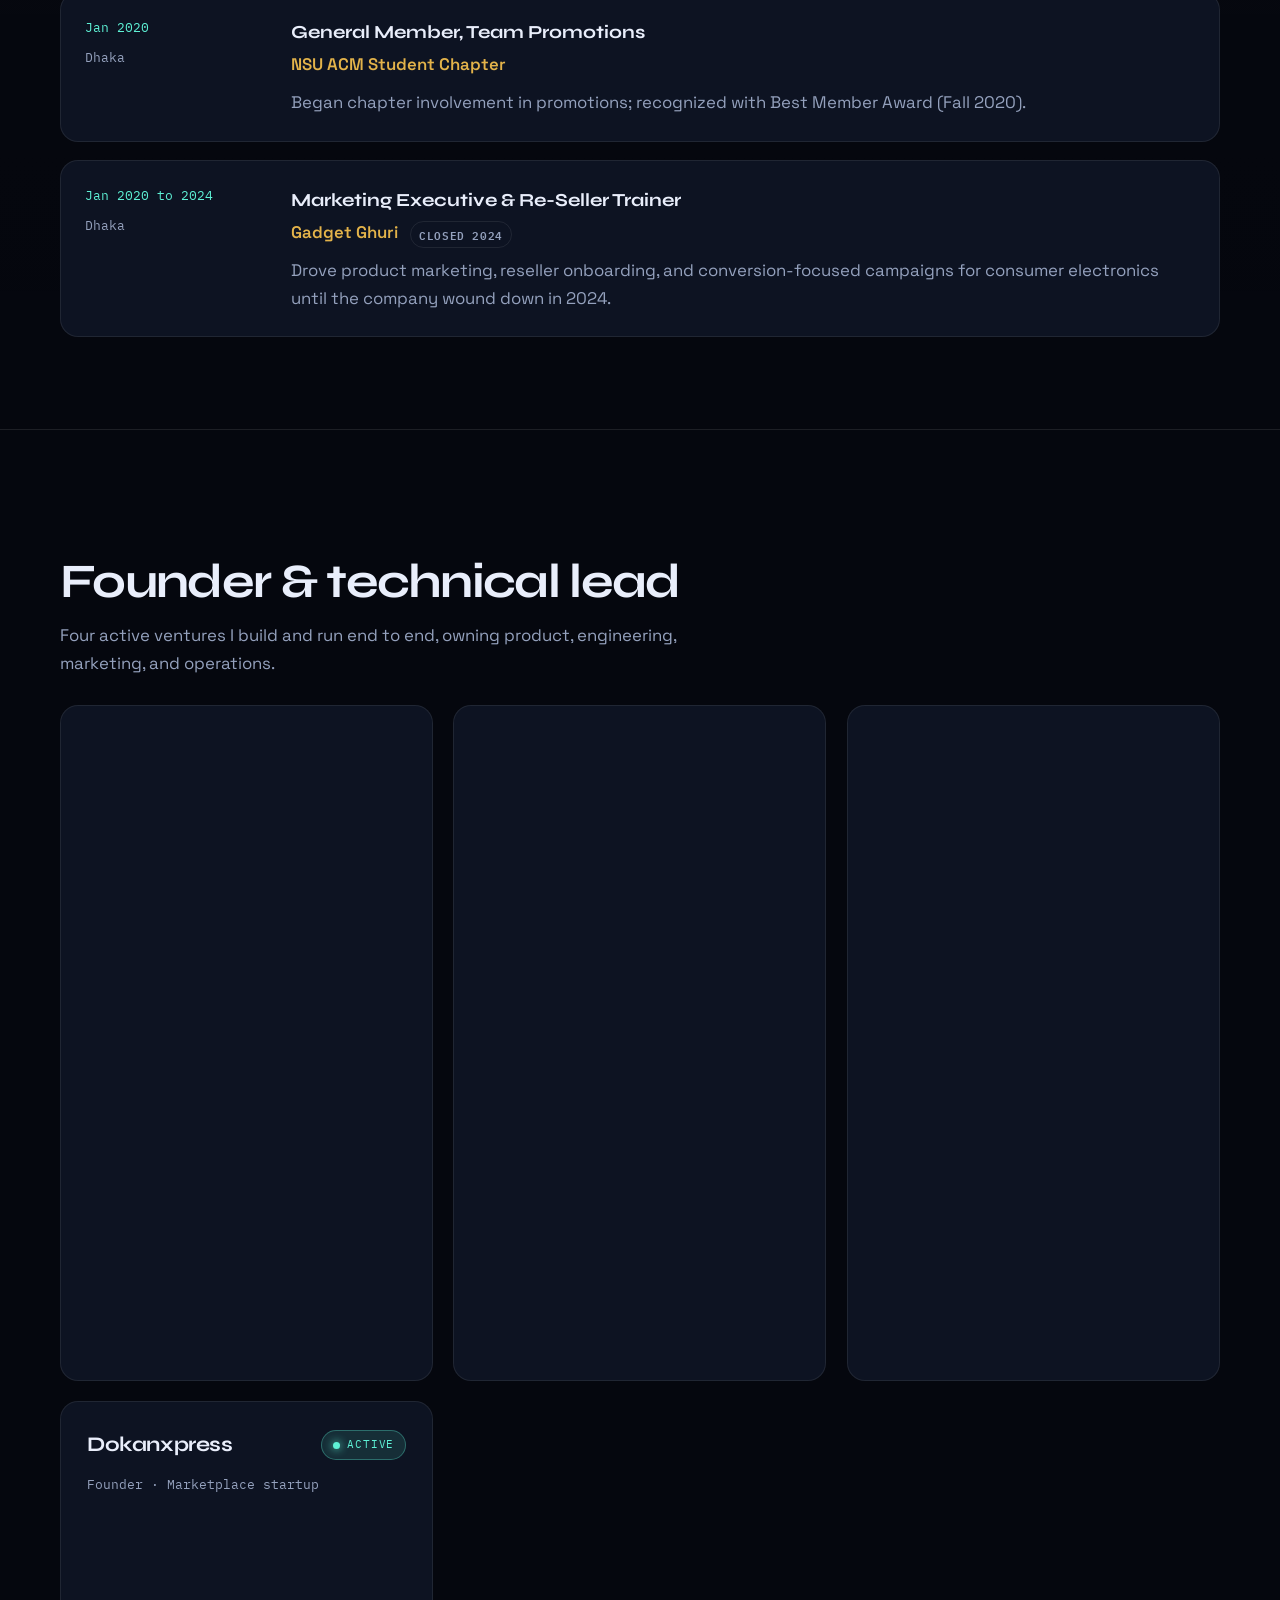
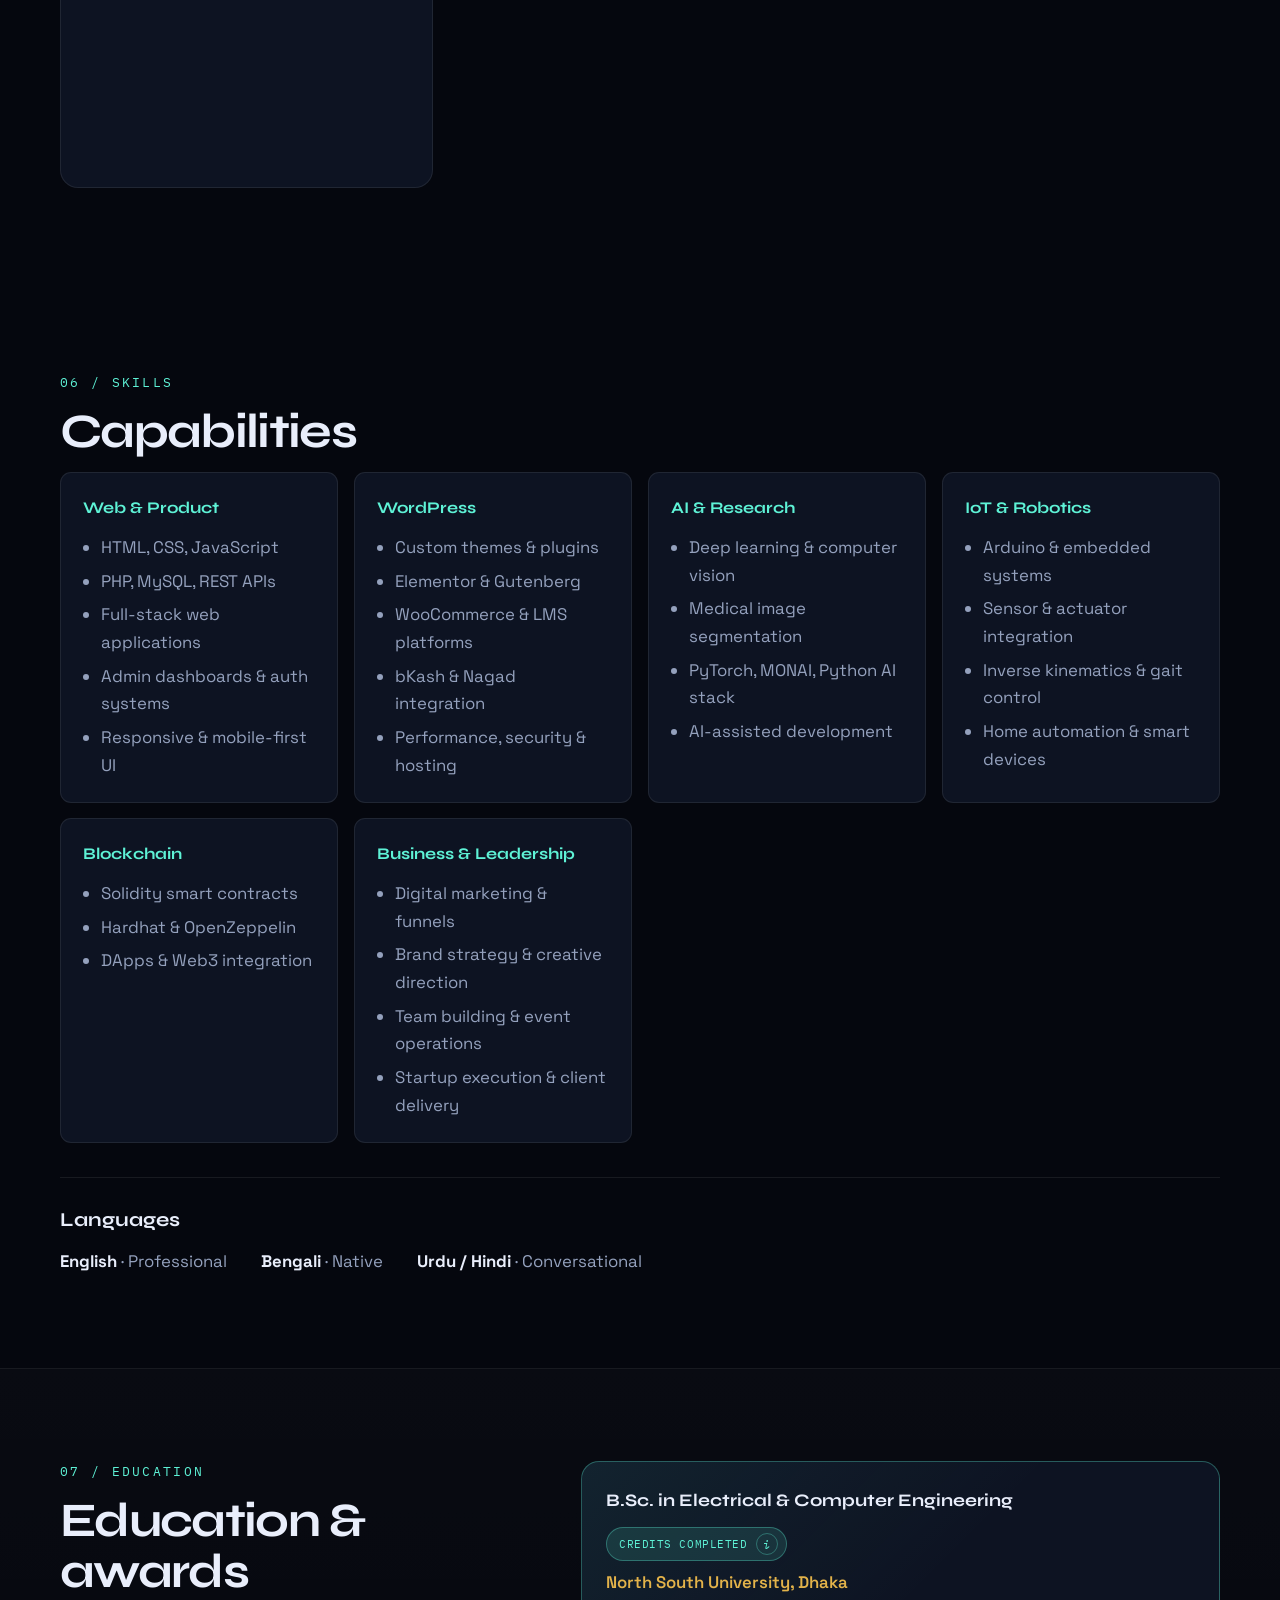
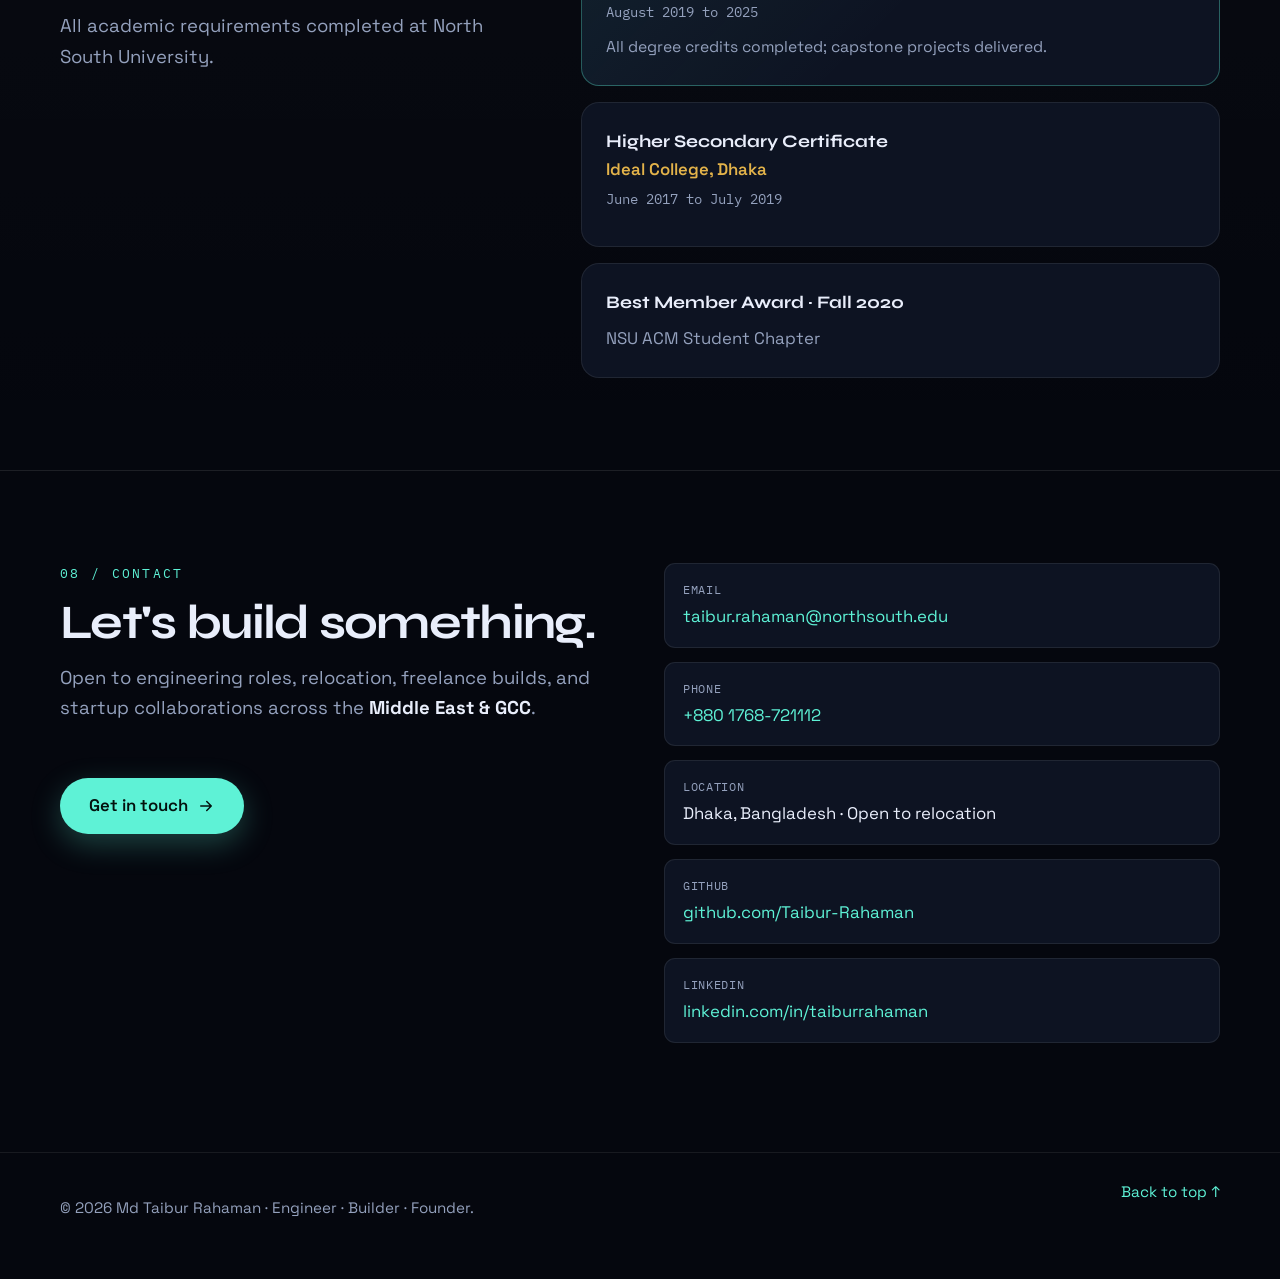
==== commit be89f6bb: "Point SEO canonical/og/JSON-LD to taibur.vercel.app" ====
--- a/index.html
+++ b/index.html
@@ -9,12 +9,12 @@
   <meta name="author" content="Md Taibur Rahaman" />
   <meta name="robots" content="index, follow" />
   <meta name="theme-color" content="#05070e" />
-  <link rel="canonical" href="https://taiburrahaman.com/" />
+  <link rel="canonical" href="https://taibur.vercel.app/" />
 
   <meta property="og:type" content="profile" />
   <meta property="og:title" content="Md Taibur Rahaman | AI, IoT &amp; Robotics Engineer and Technical Founder" />
   <meta property="og:description" content="AI assisted product engineer specializing in IoT, robotics, full stack web, WordPress and blockchain. Builder of defense target capstone systems and founder of multiple tech ventures." />
-  <meta property="og:url" content="https://taiburrahaman.com/" />
+  <meta property="og:url" content="https://taibur.vercel.app/" />
   <meta property="og:site_name" content="Md Taibur Rahaman" />
   <meta property="og:locale" content="en_US" />
   <meta property="profile:first_name" content="Taibur" />
@@ -38,7 +38,7 @@
     "jobTitle": "AI, IoT & Robotics Engineer and Technical Founder",
     "email": "mailto:taibur.rahaman@northsouth.edu",
     "telephone": "+880-1768-721112",
-    "url": "https://taiburrahaman.com/",
+    "url": "https://taibur.vercel.app/",
     "address": {
       "@type": "PostalAddress",
       "addressLocality": "Dhaka",
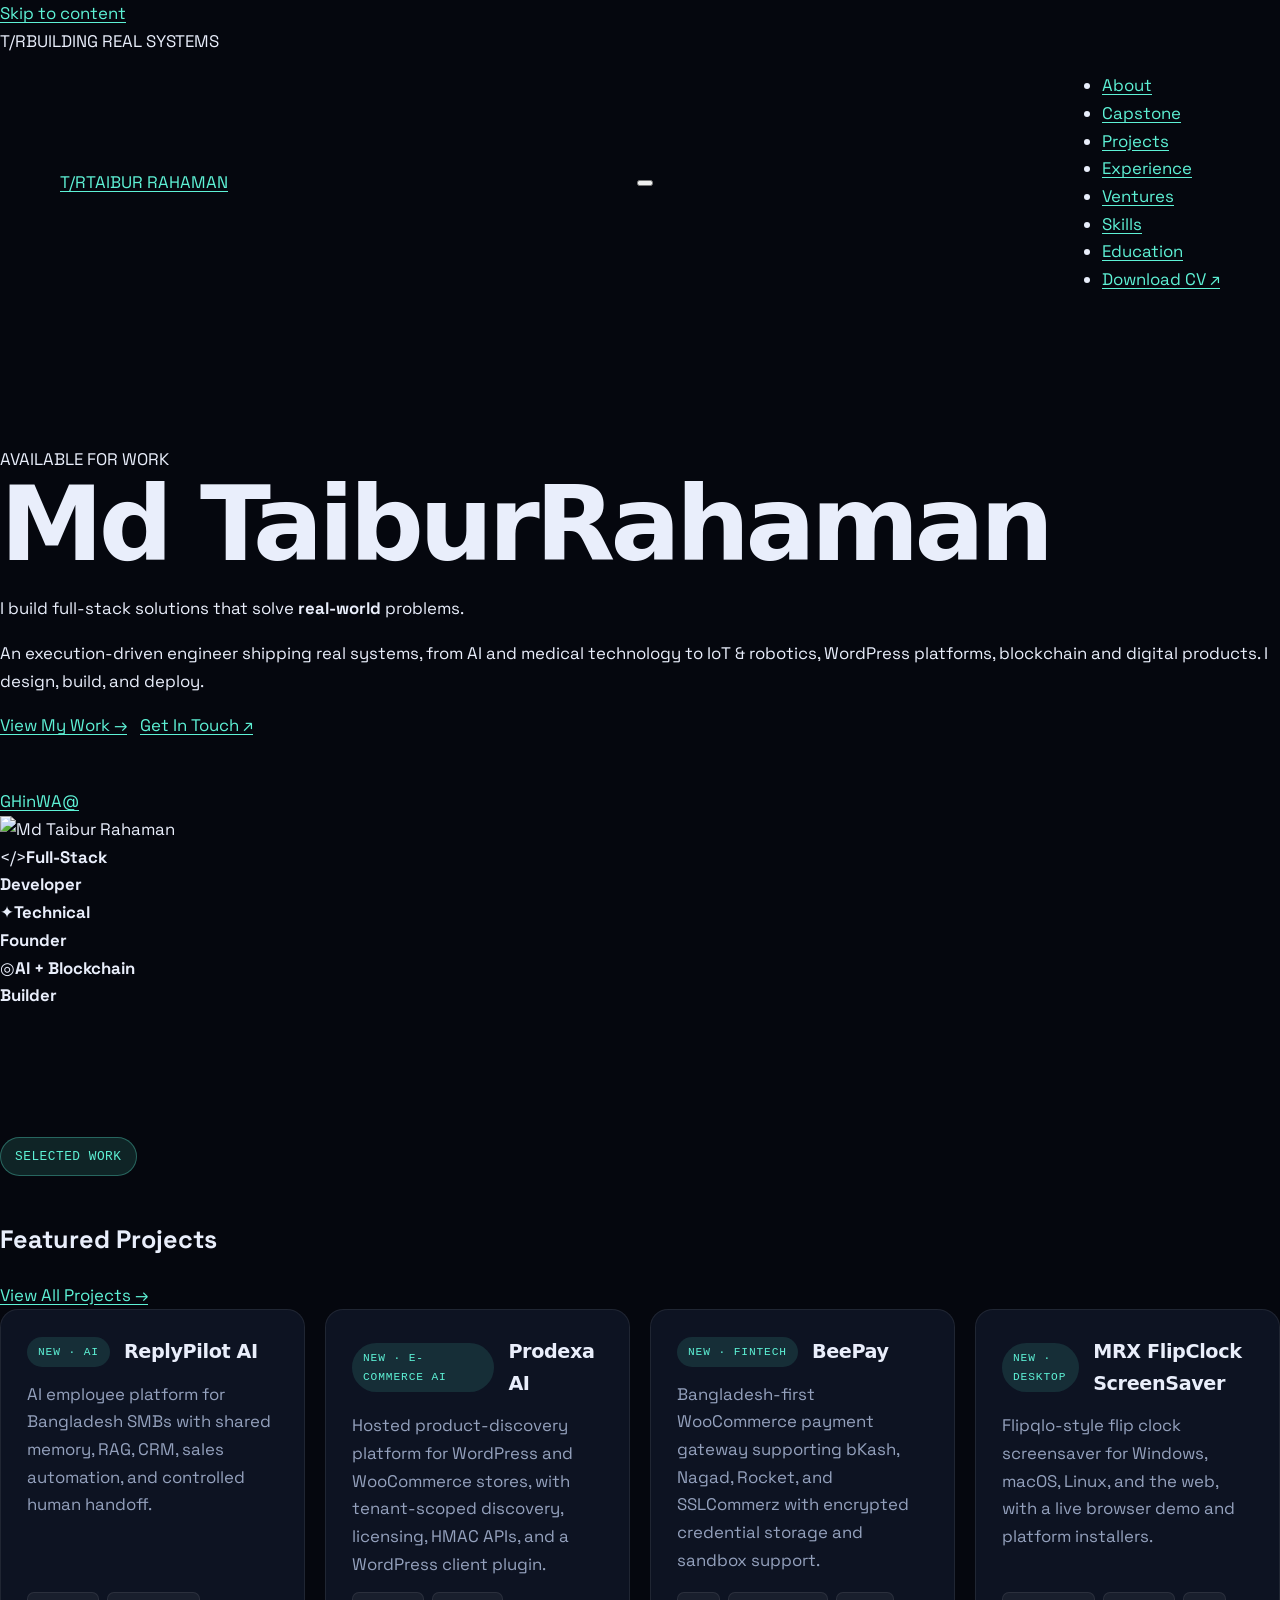
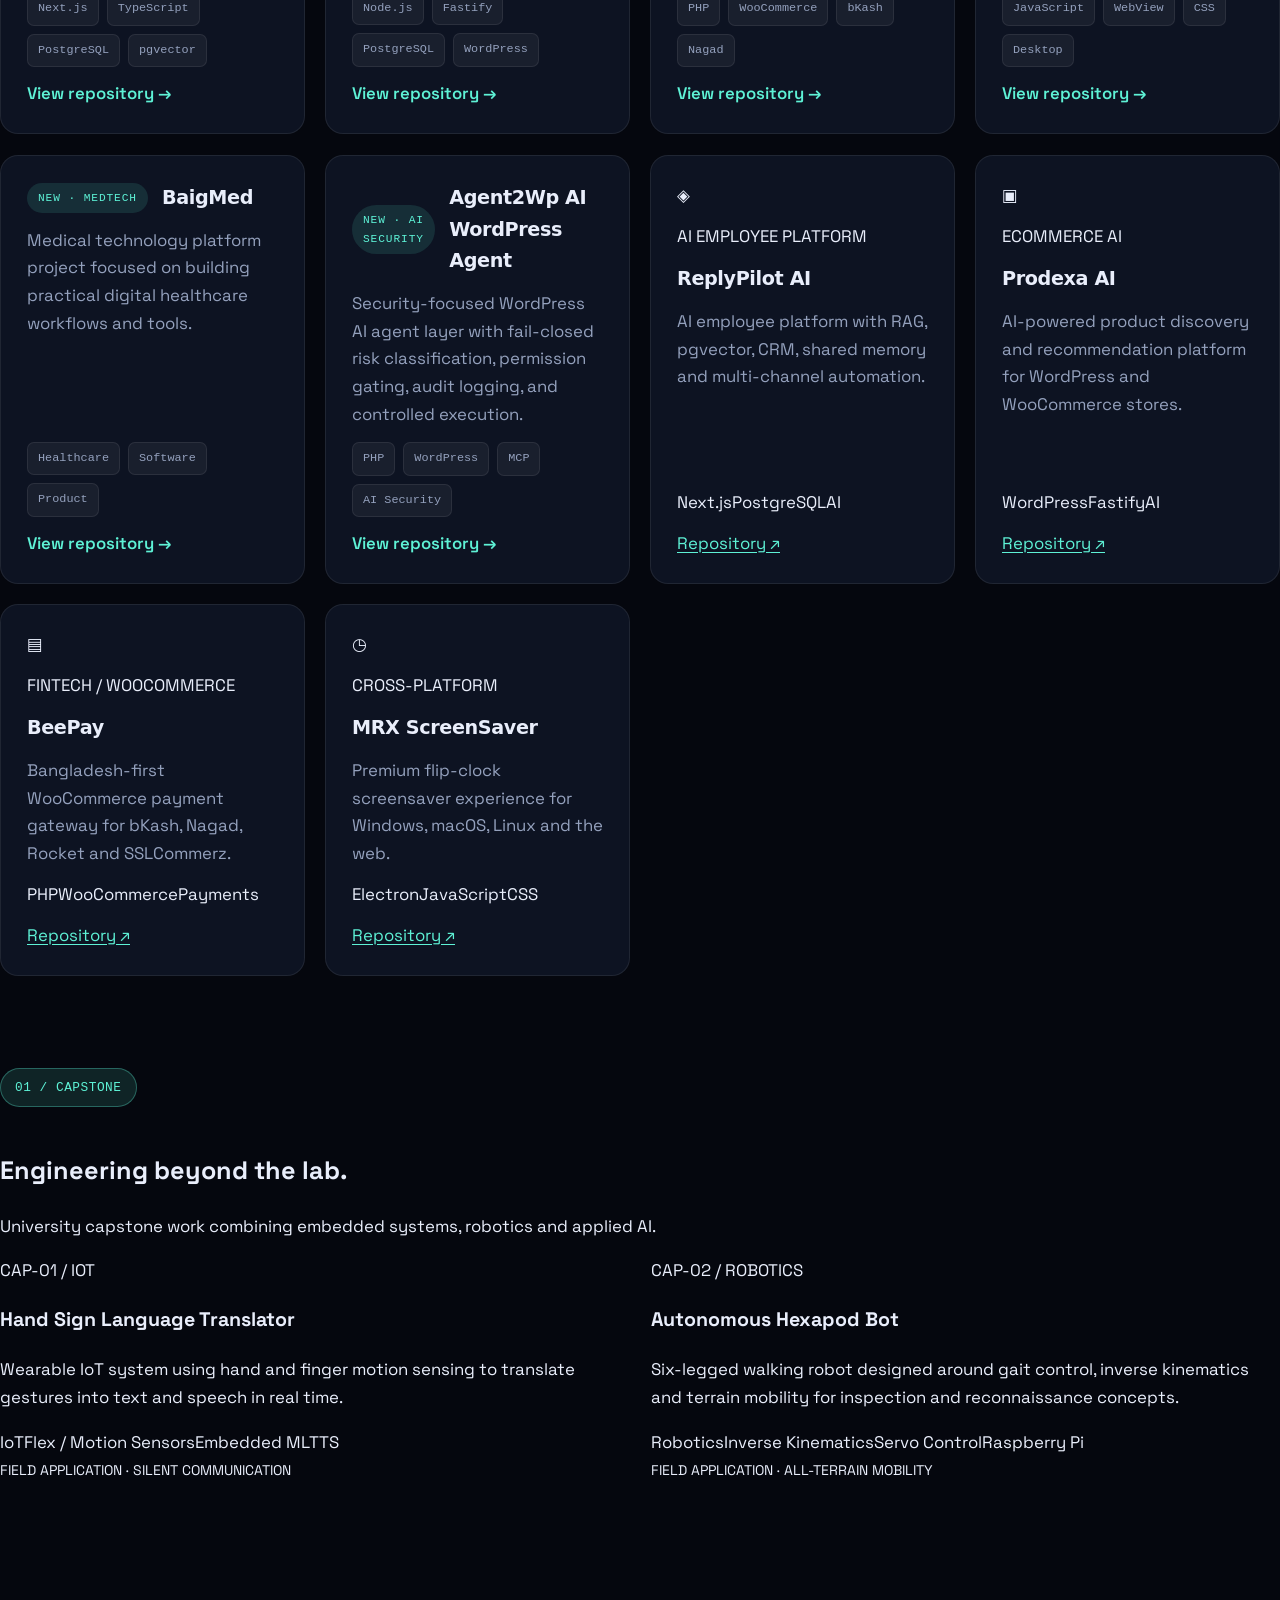
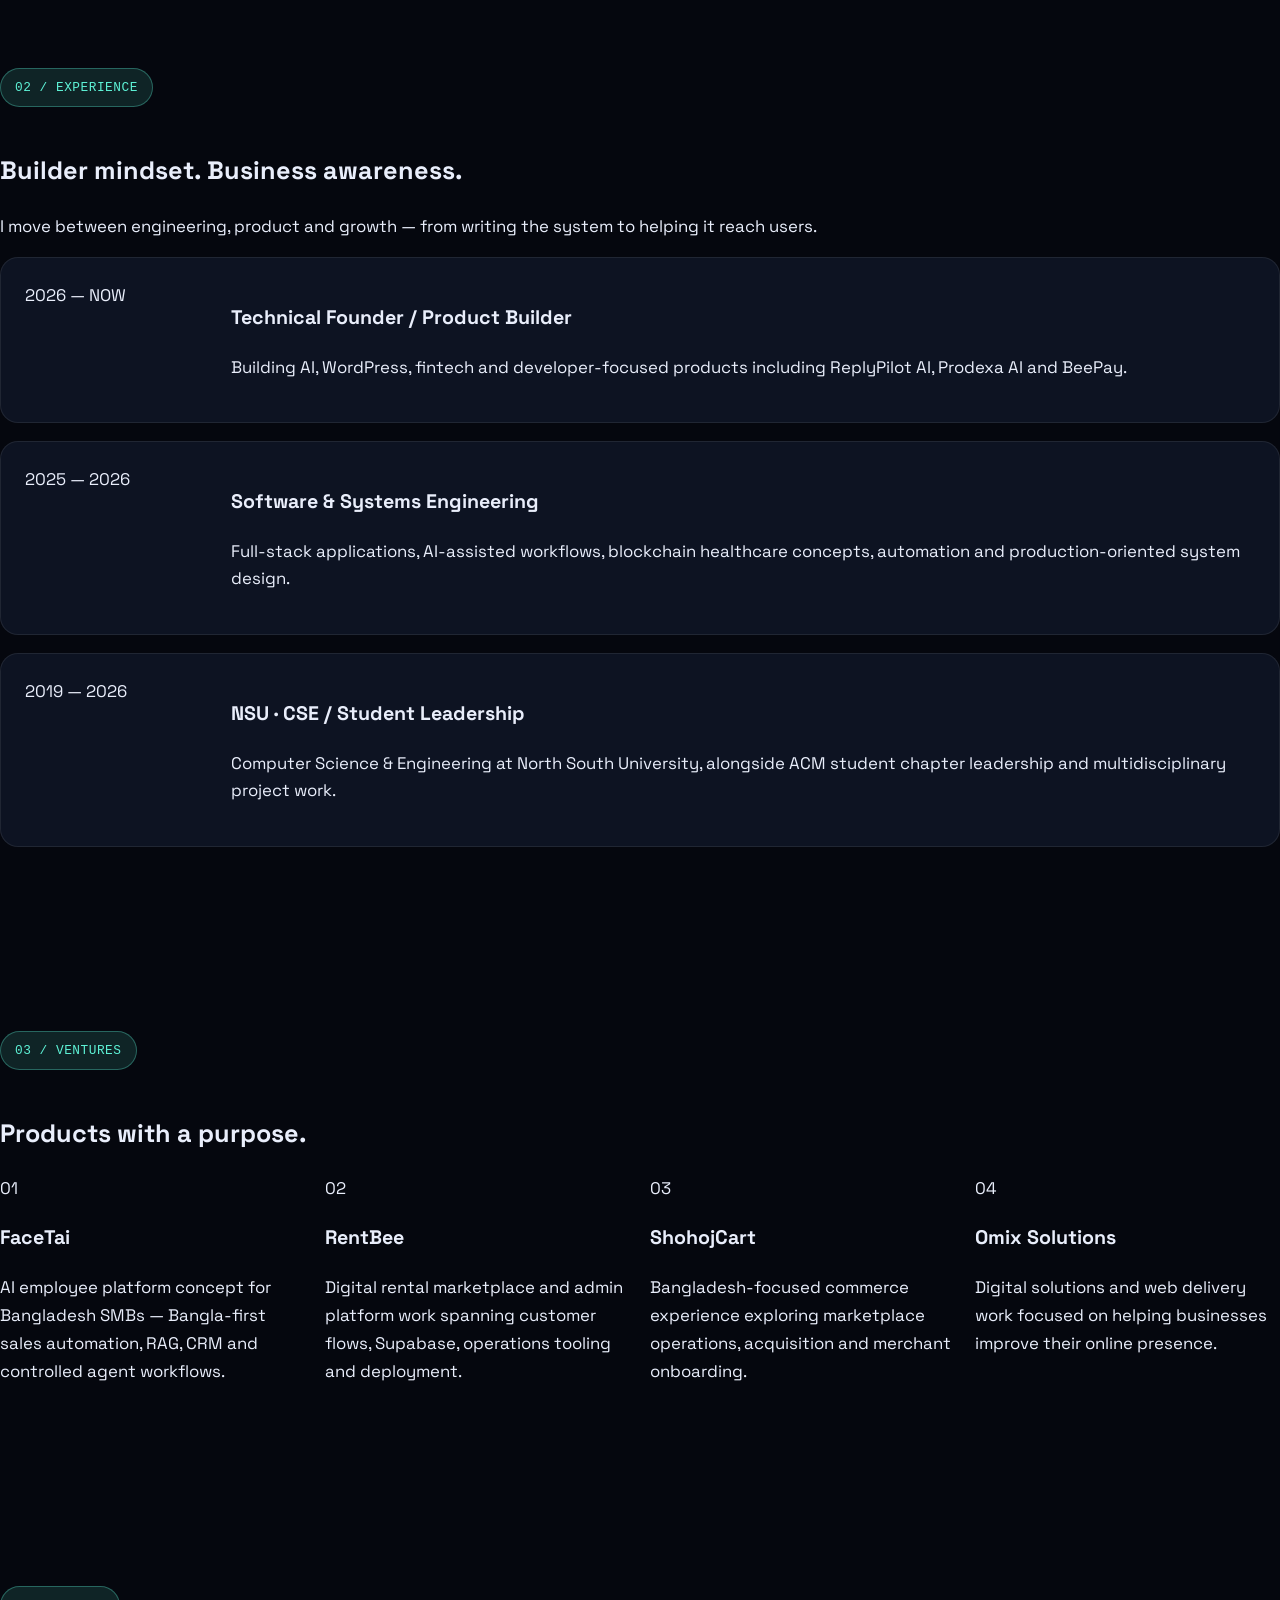
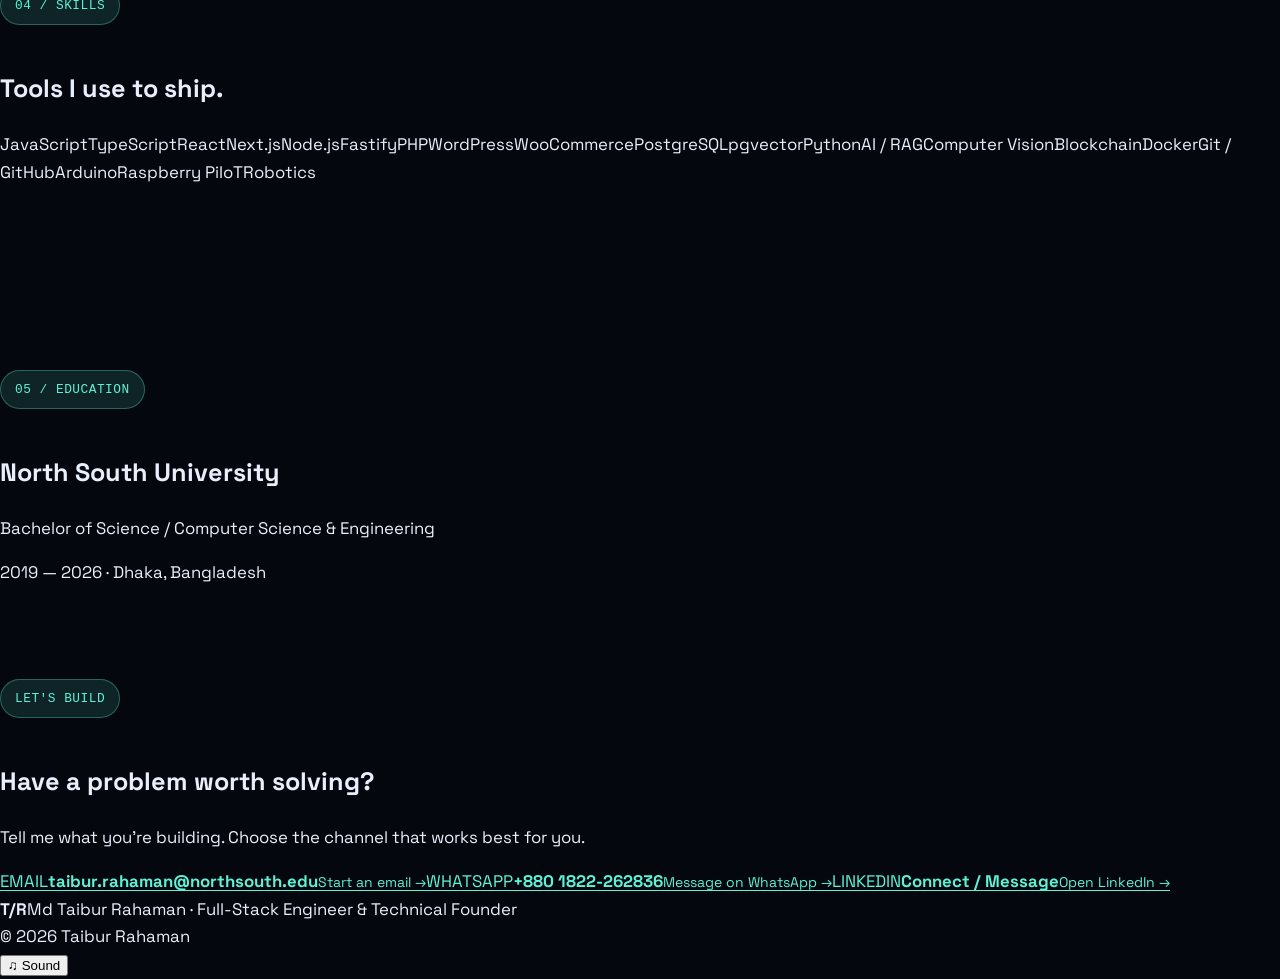
==== commit 8db97c67: "Redesign portfolio frontend to match reference with responsive hero, projects and contact" ====
--- a/index.html
+++ b/index.html
@@ -1,645 +1,46 @@
-<!DOCTYPE html>
+<!doctype html>
 <html lang="en">
 <head>
-  <meta charset="UTF-8" />
-  <meta name="viewport" content="width=device-width, initial-scale=1.0" />
-  <title>Md Taibur Rahaman | AI, IoT &amp; Robotics Engineer and Technical Founder</title>
-  <meta name="description" content="Md Taibur Rahaman is an AI assisted product engineer specializing in IoT, robotics, full stack web, WordPress and blockchain. Builder of defense target capstone systems and founder of multiple tech ventures." />
-  <meta name="keywords" content="Taibur Rahaman, AI engineer, IoT engineer, robotics engineer, full stack developer, WordPress developer, blockchain developer, technical founder, computer vision, hexapod robot, sign language translator, Dhaka, Bangladesh" />
-  <meta name="author" content="Md Taibur Rahaman" />
-  <meta name="robots" content="index, follow" />
-  <meta name="theme-color" content="#05070e" />
-  <link rel="canonical" href="https://taibur.vercel.app/" />
-
-  <meta property="og:type" content="profile" />
-  <meta property="og:title" content="Md Taibur Rahaman | AI, IoT &amp; Robotics Engineer and Technical Founder" />
-  <meta property="og:description" content="AI assisted product engineer specializing in IoT, robotics, full stack web, WordPress and blockchain. Builder of defense target capstone systems and founder of multiple tech ventures." />
-  <meta property="og:url" content="https://taibur.vercel.app/" />
-  <meta property="og:site_name" content="Md Taibur Rahaman" />
-  <meta property="og:locale" content="en_US" />
-  <meta property="profile:first_name" content="Taibur" />
-  <meta property="profile:last_name" content="Rahaman" />
-
-  <meta name="twitter:card" content="summary" />
-  <meta name="twitter:title" content="Md Taibur Rahaman | AI, IoT &amp; Robotics Engineer and Technical Founder" />
-  <meta name="twitter:description" content="AI assisted product engineer specializing in IoT, robotics, full stack web, WordPress and blockchain." />
-
-  <link rel="preconnect" href="https://fonts.googleapis.com" />
-  <link rel="preconnect" href="https://fonts.gstatic.com" crossorigin />
-  <link href="https://fonts.googleapis.com/css2?family=IBM+Plex+Mono:wght@400;500;600&family=Space+Grotesk:wght@500;600;700&family=Syne:wght@600;700;800&display=swap" rel="stylesheet" />
-  <link rel="stylesheet" href="styles.css" />
-
-  <script type="application/ld+json">
-  {
-    "@context": "https://schema.org",
-    "@type": "Person",
-    "name": "Md Taibur Rahaman",
-    "alternateName": "Taibur Rahaman Rishad",
-    "jobTitle": "AI, IoT & Robotics Engineer and Technical Founder",
-    "email": "mailto:taibur.rahaman@northsouth.edu",
-    "telephone": "+880-1768-721112",
-    "url": "https://taibur.vercel.app/",
-    "address": {
-      "@type": "PostalAddress",
-      "addressLocality": "Dhaka",
-      "addressCountry": "Bangladesh"
-    },
-    "alumniOf": {
-      "@type": "CollegeOrUniversity",
-      "name": "North South University"
-    },
-    "knowsAbout": [
-      "Artificial Intelligence",
-      "Computer Vision",
-      "Internet of Things",
-      "Robotics",
-      "Full Stack Web Development",
-      "WordPress Engineering",
-      "Blockchain Development"
-    ],
-    "sameAs": [
-      "https://github.com/Taibur-Rahaman",
-      "https://www.linkedin.com/in/taiburrahaman"
-    ]
-  }
-  </script>
+<meta charset="utf-8"><meta name="viewport" content="width=device-width,initial-scale=1">
+<title>Md Taibur Rahaman — Full-Stack Engineer & Technical Founder</title>
+<meta name="description" content="Md Taibur Rahaman builds AI, full-stack, WordPress, blockchain, IoT and robotics systems that solve real-world problems.">
+<meta name="theme-color" content="#05090d"><meta name="author" content="Md Taibur Rahaman">
+<meta property="og:title" content="Md Taibur Rahaman — Full-Stack Engineer & Technical Founder"><meta property="og:description" content="AI, full-stack, WordPress, blockchain, IoT and robotics builder."><meta property="og:url" content="https://taibur.vercel.app/">
+<link rel="canonical" href="https://taibur.vercel.app/">
+<link rel="preconnect" href="https://fonts.googleapis.com"><link rel="preconnect" href="https://fonts.gstatic.com" crossorigin>
+<link href="https://fonts.googleapis.com/css2?family=DM+Sans:wght@400;500;600;700&family=Space+Grotesk:wght@500;600;700&display=swap" rel="stylesheet">
+<link rel="stylesheet" href="styles.css">
 </head>
 <body>
-  <a class="skip-link" href="#main">Skip to content</a>
-
-  <div class="splash" id="splash" role="presentation">
-    <div class="splash-panels" aria-hidden="true">
-      <i style="--i:0"></i>
-      <i style="--i:1"></i>
-      <i style="--i:2"></i>
-      <i style="--i:3"></i>
-      <i style="--i:4"></i>
-      <i style="--i:5"></i>
-    </div>
-    <div class="splash-shade" aria-hidden="true"></div>
-    <div class="splash-bg" aria-hidden="true"></div>
-    <div class="splash-inner">
-      <p class="splash-kicker"><span>EST. DHAKA</span> <span class="splash-dot">/</span> <span>2026</span></p>
-      <h2 class="splash-name" aria-label="Md Taibur Rahaman">
-        <span class="sw" data-word="md" style="--d:0.2s">Md</span>
-        <span class="sw" data-word="taibur" style="--d:0.5s">Taibur</span>
-        <span class="sw splash-accent" data-word="rahaman" style="--d:0.8s">Rahaman</span>
-      </h2>
-      <p class="splash-roles"><span id="splash-word">AI</span></p>
-      <div class="splash-bar"><i></i></div>
-    </div>
-  </div>
-
-  <div class="bg-field" aria-hidden="true">
-    <div class="bg-grid"></div>
-    <div class="bg-orb orb-1"></div>
-    <div class="bg-orb orb-2"></div>
-    <div class="bg-scan"></div>
-  </div>
-
-  <div class="cursor-glow" aria-hidden="true"></div>
-
-  <header class="site-header" id="top">
-    <nav class="nav" aria-label="Primary">
-      <a class="nav-logo" href="#top" aria-label="Home">
-        <span class="nav-logo-mark">T<span class="nav-logo-dot">/</span>R</span>
-        <span class="nav-logo-sub">EST. DHAKA</span>
-      </a>
-      <button class="nav-toggle" type="button" aria-expanded="false" aria-controls="nav-menu" aria-label="Open menu">
-        <span></span><span></span><span></span>
-      </button>
-      <ul class="nav-menu" id="nav-menu">
-        <li><a href="#about" data-nav>About</a></li>
-        <li><a href="#capstone" data-nav>Capstone</a></li>
-        <li><a href="#projects" data-nav>Projects</a></li>
-        <li><a href="#experience" data-nav>Experience</a></li>
-        <li><a href="#ventures" data-nav>Ventures</a></li>
-        <li><a href="#skills" data-nav>Skills</a></li>
-        <li><a href="#education" data-nav>Education</a></li>
-        <li><a class="nav-cta" href="Md-Taibur-Rahaman-CV.pdf" download="Md-Taibur-Rahaman-CV.pdf">Download CV</a></li>
-      </ul>
-    </nav>
-  </header>
-
-  <main id="main">
-    <!-- HERO -->
-    <section class="hero" aria-labelledby="hero-title">
-      <div class="container hero-inner">
-        <p class="eyebrow reveal">
-          <span class="status-dot"></span>
-          Dhaka, Bangladesh &nbsp;·&nbsp; Available for work
-        </p>
-
-        <h1 id="hero-title" class="hero-title">
-          <span class="line">
-            <span class="hw" data-word="md">Md</span>
-            <span class="hw" data-word="taibur">Taibur</span>
-          </span>
-          <span class="line">
-            <span class="hw accent-line" data-word="rahaman">Rahaman</span>
-          </span>
-        </h1>
-
-        <p class="hero-roles reveal" aria-live="polite">
-          <span class="hero-roles-static">I build</span>
-          <span class="hero-roles-rotator" id="rotator">AI products</span>
-        </p>
-
-        <p class="hero-tagline reveal">
-          An execution-driven engineer shipping real systems, from defense-grade IoT &amp; robotics
-          and medical AI to WordPress platforms and blockchain healthcare. I design, build, and deploy.
-        </p>
-
-        <div class="hero-actions reveal">
-          <a class="btn btn-primary" href="#capstone">
-            <span>View capstone work</span>
-            <svg viewBox="0 0 24 24" width="18" height="18" aria-hidden="true"><path d="M5 12h14M13 6l6 6-6 6" fill="none" stroke="currentColor" stroke-width="2" stroke-linecap="round" stroke-linejoin="round"/></svg>
-          </a>
-          <a class="btn btn-ghost" href="https://github.com/Taibur-Rahaman" target="_blank" rel="noopener noreferrer">GitHub</a>
-          <a class="btn btn-ghost" href="https://www.linkedin.com/in/taiburrahaman" target="_blank" rel="noopener noreferrer">LinkedIn</a>
-        </div>
-
-        <dl class="hero-stats reveal">
-          <div class="stat">
-            <dt>Open-source repos</dt>
-            <dd><span class="counter" data-target="18">0</span><span class="plus">+</span></dd>
-          </div>
-          <div class="stat">
-            <dt>Years in leadership</dt>
-            <dd><span class="counter" data-target="6">0</span><span class="plus">+</span></dd>
-          </div>
-          <div class="stat">
-            <dt>Domains shipped</dt>
-            <dd><span class="counter" data-target="9">0</span></dd>
-          </div>
-          <div class="stat">
-            <dt>Military-target capstones</dt>
-            <dd><span class="counter" data-target="2">0</span></dd>
-          </div>
-        </dl>
-      </div>
-
-      <a class="scroll-cue" href="#about" aria-label="Scroll to about">
-        <span></span>
-      </a>
-    </section>
-
-    <!-- MARQUEE -->
-    <div class="marquee" aria-hidden="true">
-      <div class="marquee-track">
-        <span>AI / Computer Vision</span><span class="sep">◆</span>
-        <span>IoT &amp; Robotics</span><span class="sep">◆</span>
-        <span>WordPress Engineering</span><span class="sep">◆</span>
-        <span>Blockchain</span><span class="sep">◆</span>
-        <span>Full-Stack Web</span><span class="sep">◆</span>
-        <span>Embedded Systems</span><span class="sep">◆</span>
-        <span>Digital Entrepreneurship</span><span class="sep">◆</span>
-        <span>AI / Computer Vision</span><span class="sep">◆</span>
-        <span>IoT &amp; Robotics</span><span class="sep">◆</span>
-        <span>WordPress Engineering</span><span class="sep">◆</span>
-        <span>Blockchain</span><span class="sep">◆</span>
-        <span>Full-Stack Web</span><span class="sep">◆</span>
-        <span>Embedded Systems</span><span class="sep">◆</span>
-        <span>Digital Entrepreneurship</span><span class="sep">◆</span>
-      </div>
-    </div>
-
-    <!-- ABOUT -->
-    <section class="section" id="about" aria-labelledby="about-title">
-      <div class="container split">
-        <div class="reveal">
-          <p class="section-index">01 / About</p>
-          <h2 id="about-title" class="section-title">A builder who ships, not just studies.</h2>
-          <p class="lead">Design → build → deploy → iterate. Real problems, real systems, real users.</p>
-        </div>
-        <div class="prose reveal">
-          <p>I'm a multidisciplinary technology builder working across software engineering, artificial intelligence, IoT &amp; robotics, blockchain, WordPress engineering, and digital entrepreneurship. My work ranges from research-grade medical imaging to defense-target robotics, marketplace startups, and LMS platforms.</p>
-          <p>My capstone work focuses on <strong>military-target applications</strong>: a sign-language translation system on IoT hardware and an autonomous hexapod platform, both built for field reliability rather than the lab bench.</p>
-          <p>I work well under pressure, communicate clearly across technical and business stakeholders, and adapt fast when requirements shift. I'm actively seeking opportunities across the Middle East and GCC.</p>
-        </div>
-      </div>
-    </section>
-
-    <!-- CAPSTONE -->
-    <section class="section section-alt" id="capstone" aria-labelledby="capstone-title">
-      <div class="container">
-        <p class="section-index reveal">02 / Capstone</p>
-        <h2 id="capstone-title" class="section-title reveal">Defense-target engineering</h2>
-        <p class="section-intro reveal">Two university capstone systems engineered for military and field deployment.</p>
-
-        <div class="capstone-grid">
-          <article class="capstone-card reveal">
-            <div class="capstone-classify">
-              <span class="classify-tag">FIELD SYSTEM</span>
-              <span class="classify-id">CAP-01</span>
-            </div>
-            <h3>Hand Sign Language Translator <span class="muted">· IoT</span></h3>
-            <p>A wearable IoT system that captures hand and finger motion and translates sign gestures into text and speech in real time, designed for silent battlefield communication and accessibility in low-comms environments.</p>
-            <ul class="tech-list">
-              <li>IoT</li><li>Flex / Motion Sensors</li><li>Embedded ML</li><li>Real-time TTS</li>
-            </ul>
-            <p class="capstone-target"><span>Target:</span> Military silent-signal &amp; tactical communication</p>
-          </article>
-
-          <article class="capstone-card reveal">
-            <div class="capstone-classify">
-              <span class="classify-tag">AUTONOMOUS PLATFORM</span>
-              <span class="classify-id">CAP-02</span>
-            </div>
-            <h3>Hexapod Bot</h3>
-            <p>A six-legged autonomous walking robot built for rough, unstable terrain where wheels fail, engineered for reconnaissance, payload carry, and inspection in hostile or inaccessible zones.</p>
-            <ul class="tech-list">
-              <li>Robotics</li><li>Inverse Kinematics</li><li>Servo Gait Control</li><li>Embedded Systems</li>
-            </ul>
-            <p class="capstone-target"><span>Target:</span> Military reconnaissance &amp; all-terrain mobility</p>
-          </article>
-        </div>
-      </div>
-    </section>
-
-    <!-- PROJECTS -->
-    <section class="section" id="projects" aria-labelledby="projects-title">
-      <div class="container">
-        <p class="section-index reveal">03 / Projects</p>
-        <h2 id="projects-title" class="section-title reveal">Selected work</h2>
-        <p class="section-intro reveal">Open-source and production builds, verified on <a href="https://github.com/Taibur-Rahaman">GitHub</a>.</p>
-
-        <div class="project-grid">
-          <article class="project-card featured reveal tilt">
-            <div class="project-card-top">
-              <span class="project-tag">Featured</span>
-              <h3>Agent2Wp</h3>
-            </div>
-            <p>WordPress MCP plugin connecting Claude, Cursor, and AI agents to WordPress: posts, files, WP-CLI, Elementor skills, and WooCommerce automation.</p>
-            <ul class="tech-list"><li>PHP</li><li>WordPress</li><li>MCP</li><li>WooCommerce</li></ul>
-            <a class="project-link" href="https://github.com/Taibur-Rahaman/Agent2Wp" target="_blank" rel="noopener noreferrer">View repository →</a>
-          </article>
-
-          <article class="project-card reveal tilt">
-            <h3>MRI Brain Tumor Detection</h3>
-            <p>AI medical imaging system for brain tumor detection and semantic segmentation using deep learning on 3D MRI data.</p>
-            <ul class="tech-list"><li>Python</li><li>PyTorch</li><li>MONAI</li><li>SegResNet</li></ul>
-            <a class="project-link" href="https://github.com/Taibur-Rahaman/MRI-Based-Brain-Tumor-Detection" target="_blank" rel="noopener noreferrer">View repository →</a>
-          </article>
-
-          <article class="project-card reveal tilt">
-            <h3>BlockMed / RxGuard</h3>
-            <p>Blockchain-inspired healthcare platform for secure prescriptions, tamper-resistant records, and medicine batch verification.</p>
-            <ul class="tech-list"><li>Solidity</li><li>Hardhat</li><li>React</li><li>OpenZeppelin</li></ul>
-            <a class="project-link" href="https://github.com/Taibur-Rahaman/blockmed-v1.2" target="_blank" rel="noopener noreferrer">View repository →</a>
-          </article>
-
-          <article class="project-card reveal tilt">
-            <h3>Multi-Tenant CRM System</h3>
-            <p>Secure AI-enhanced CRM integrating Gmail, Telegram, Jira, and telephony APIs, built with Team NeoBit (NSU CSE).</p>
-            <ul class="tech-list"><li>TypeScript</li><li>API Integrations</li><li>Multi-tenant</li></ul>
-            <a class="project-link" href="https://github.com/Taibur-Rahaman/Multi-Tenant-CRM-System" target="_blank" rel="noopener noreferrer">View repository →</a>
-          </article>
-
-          <article class="project-card reveal tilt">
-            <h3>SouthStack</h3>
-            <p>Offline-first AI IDE concept for engineers, with local tooling and AI-assisted development without dollar-dependent cloud stacks.</p>
-            <ul class="tech-list"><li>JavaScript</li><li>AI IDE</li><li>Offline-first</li></ul>
-            <a class="project-link" href="https://github.com/Taibur-Rahaman/-SouthStack-Offline-First-AI-IDE-for-Engineers-without-Dollars" target="_blank" rel="noopener noreferrer">View repository →</a>
-          </article>
-
-          <article class="project-card reveal tilt">
-            <h3>DupLens AI</h3>
-            <p>AI-powered duplicate image detection and manual comparison tool for media workflows.</p>
-            <ul class="tech-list"><li>TypeScript</li><li>Computer Vision</li></ul>
-            <a class="project-link" href="https://github.com/Taibur-Rahaman/DupLens-Ai" target="_blank" rel="noopener noreferrer">View repository →</a>
-          </article>
-
-          <article class="project-card reveal tilt">
-            <h3>MRx AI COD Fraud Protection</h3>
-            <p>Cash-on-delivery fraud protection system using AI-driven risk signals for e-commerce operations.</p>
-            <ul class="tech-list"><li>PHP</li><li>AI</li><li>E-commerce</li></ul>
-            <a class="project-link" href="https://github.com/Taibur-Rahaman/MRx-Ai-COD-Fraud-Protection-" target="_blank" rel="noopener noreferrer">View repository →</a>
-          </article>
-
-          <article class="project-card reveal tilt">
-            <h3>Poker Simulator · Expectiminimax AI</h3>
-            <p>Game simulator implementing Expectiminimax search for decision-making under uncertainty.</p>
-            <ul class="tech-list"><li>Python</li><li>Game AI</li></ul>
-            <a class="project-link" href="https://github.com/Taibur-Rahaman/Poker-Game-Simulator-with-Expectiminimax-AI" target="_blank" rel="noopener noreferrer">View repository →</a>
-          </article>
-
-          <article class="project-card reveal tilt">
-            <h3>Bangla Assistant Bot</h3>
-            <p>Bengali-language conversational assistant for practical Q&amp;A and automation use cases.</p>
-            <ul class="tech-list"><li>Python</li><li>NLP</li></ul>
-            <a class="project-link" href="https://github.com/Taibur-Rahaman/bangla-assistant-bot" target="_blank" rel="noopener noreferrer">View repository →</a>
-          </article>
-        </div>
-      </div>
-    </section>
-
-    <!-- EXPERIENCE -->
-    <section class="section section-alt" id="experience" aria-labelledby="experience-title">
-      <div class="container">
-        <p class="section-index reveal">04 / Experience</p>
-        <h2 id="experience-title" class="section-title reveal">Leadership &amp; delivery</h2>
-        <p class="section-intro reveal">Roles across one of Bangladesh's largest ACM student chapters, client work, and founded ventures.</p>
-
-        <div class="timeline">
-          <article class="timeline-item reveal">
-            <div class="timeline-meta">
-              <time datetime="2023-08/2024-04">Aug 2023 to Apr 2024</time>
-              <span class="timeline-place">Dhaka</span>
-            </div>
-            <div class="timeline-body">
-              <h3>Sub-Executive, Team Promotions</h3>
-              <p class="timeline-org">NSU ACM Student Chapter</p>
-              <p>Led promotional strategy, event outreach, and chapter visibility initiatives.</p>
-            </div>
-          </article>
-
-          <article class="timeline-item reveal">
-            <div class="timeline-meta">
-              <time datetime="2022-03/2023-08">Mar 2022 to Aug 2023</time>
-              <span class="timeline-place">Dhaka</span>
-            </div>
-            <div class="timeline-body">
-              <h3>Sub-Executive, Team Provision</h3>
-              <p class="timeline-org">NSU ACM Student Chapter</p>
-              <p>Managed logistics, resource planning, and operational support for chapter events.</p>
-            </div>
-          </article>
-
-          <article class="timeline-item reveal">
-            <div class="timeline-meta">
-              <time datetime="2021-02/2022-04">Feb 2021 to Apr 2022</time>
-              <span class="timeline-place">Dhaka</span>
-            </div>
-            <div class="timeline-body">
-              <h3>In-Charge, Team Provision</h3>
-              <p class="timeline-org">NSU ACM Student Chapter</p>
-              <p>Directed provision operations and coordinated cross-team workflows for large-scale programs.</p>
-            </div>
-          </article>
-
-          <article class="timeline-item reveal">
-            <div class="timeline-meta">
-              <time datetime="2020/2021-02">2020 to Feb 2021</time>
-              <span class="timeline-place">Dhaka</span>
-            </div>
-            <div class="timeline-body">
-              <h3>Senior Member, Operations &amp; Logistics</h3>
-              <p class="timeline-org">NSU ACM Student Chapter</p>
-              <p>Supported event operations, logistics planning, and on-ground execution.</p>
-            </div>
-          </article>
-
-          <article class="timeline-item reveal">
-            <div class="timeline-meta">
-              <time datetime="2020-01">Jan 2020</time>
-              <span class="timeline-place">Dhaka</span>
-            </div>
-            <div class="timeline-body">
-              <h3>General Member, Team Promotions</h3>
-              <p class="timeline-org">NSU ACM Student Chapter</p>
-              <p>Began chapter involvement in promotions; recognized with Best Member Award (Fall 2020).</p>
-            </div>
-          </article>
-
-          <article class="timeline-item reveal">
-            <div class="timeline-meta">
-              <time datetime="2020-01/2024">Jan 2020 to 2024</time>
-              <span class="timeline-place">Dhaka</span>
-            </div>
-            <div class="timeline-body">
-              <h3>Marketing Executive &amp; Re-Seller Trainer</h3>
-              <p class="timeline-org">Gadget Ghuri <span class="badge-closed">Closed 2024</span></p>
-              <p>Drove product marketing, reseller onboarding, and conversion-focused campaigns for consumer electronics until the company wound down in 2024.</p>
-            </div>
-          </article>
-        </div>
-      </div>
-    </section>
-
-    <!-- VENTURES -->
-    <section class="section" id="ventures" aria-labelledby="ventures-title">
-      <div class="container">
-        <p class="section-index reveal">05 / Ventures</p>
-        <h2 id="ventures-title" class="section-title reveal">Founder &amp; technical lead</h2>
-        <p class="section-intro reveal">Four active ventures I build and run end to end, owning product, engineering, marketing, and operations.</p>
-
-        <div class="venture-grid">
-          <article class="venture-card reveal tilt">
-            <div class="venture-head">
-              <h3>DXTrade</h3>
-              <span class="venture-status">Active</span>
-            </div>
-            <p class="venture-role">Founder · Marketplace &amp; reselling platform</p>
-            <p>A multi-seller reselling marketplace positioned as one of Bangladesh's leading reseller platforms, connecting buyers, resellers, and verified suppliers. Zero-investment reseller model with wholesale sourcing, self-set margins, ready-made product templates, order tracking, and buyer protection.</p>
-            <ul class="venture-metrics">
-              <li><strong>500+</strong> products</li>
-              <li><strong>200+</strong> verified sellers</li>
-              <li><strong>7-day</strong> return protection</li>
-            </ul>
-            <ul class="tech-list">
-              <li>Marketplace</li><li>Reseller dashboard</li><li>Supplier network</li><li>E-commerce</li>
-            </ul>
-            <a class="project-link" href="https://dxtrade.xyz" target="_blank" rel="noopener noreferrer">dxtrade.xyz →</a>
-          </article>
-
-          <article class="venture-card reveal tilt">
-            <div class="venture-head">
-              <h3>Omix Solutions</h3>
-              <span class="venture-status">Active</span>
-            </div>
-            <p class="venture-role">Founder · Digital agency</p>
-            <p>A full-service digital agency delivering marketing, graphics, video promotions, brand management, and advertising. Focused on helping food brands and SMEs build identity and convert through paid campaigns and creative.</p>
-            <ul class="tech-list">
-              <li>Digital marketing</li><li>Branding</li><li>Video &amp; graphics</li><li>Ad campaigns</li>
-            </ul>
-          </article>
-
-          <article class="venture-card reveal tilt">
-            <div class="venture-head">
-              <h3>Roboflex</h3>
-              <span class="venture-status">Active</span>
-            </div>
-            <p class="venture-role">Founder &amp; instructor · Robotics education</p>
-            <p>A Bengali-language robotics education platform teaching beginners and STEM learners through a "Zero to Robotics" curriculum, live classes, and project-based learning across Arduino, sensors, actuators, and embedded systems.</p>
-            <ul class="tech-list">
-              <li>Robotics curriculum</li><li>Live classes</li><li>Arduino &amp; IoT</li><li>EdTech</li>
-            </ul>
-          </article>
-
-          <article class="venture-card reveal tilt">
-            <div class="venture-head">
-              <h3>Dokanxpress</h3>
-              <span class="venture-status">Active</span>
-            </div>
-            <p class="venture-role">Founder · Marketplace startup</p>
-            <p>A marketplace ecosystem with a promotional-campaign architecture and customer-acquisition systems, including the headline "1 Taka bKash" acquisition campaign built to drive first orders and reseller signups.</p>
-            <ul class="tech-list">
-              <li>Marketplace</li><li>Growth campaigns</li><li>bKash integration</li><li>Customer acquisition</li>
-            </ul>
-          </article>
-        </div>
-      </div>
-    </section>
-
-    <!-- SKILLS -->
-    <section class="section" id="skills" aria-labelledby="skills-title">
-      <div class="container">
-        <p class="section-index reveal">06 / Skills</p>
-        <h2 id="skills-title" class="section-title reveal">Capabilities</h2>
-        <div class="skills-grid">
-          <div class="skill-group reveal">
-            <h3>Web &amp; Product</h3>
-            <ul>
-              <li>HTML, CSS, JavaScript</li>
-              <li>PHP, MySQL, REST APIs</li>
-              <li>Full-stack web applications</li>
-              <li>Admin dashboards &amp; auth systems</li>
-              <li>Responsive &amp; mobile-first UI</li>
-            </ul>
-          </div>
-          <div class="skill-group reveal">
-            <h3>WordPress</h3>
-            <ul>
-              <li>Custom themes &amp; plugins</li>
-              <li>Elementor &amp; Gutenberg</li>
-              <li>WooCommerce &amp; LMS platforms</li>
-              <li>bKash &amp; Nagad integration</li>
-              <li>Performance, security &amp; hosting</li>
-            </ul>
-          </div>
-          <div class="skill-group reveal">
-            <h3>AI &amp; Research</h3>
-            <ul>
-              <li>Deep learning &amp; computer vision</li>
-              <li>Medical image segmentation</li>
-              <li>PyTorch, MONAI, Python AI stack</li>
-              <li>AI-assisted development</li>
-            </ul>
-          </div>
-          <div class="skill-group reveal">
-            <h3>IoT &amp; Robotics</h3>
-            <ul>
-              <li>Arduino &amp; embedded systems</li>
-              <li>Sensor &amp; actuator integration</li>
-              <li>Inverse kinematics &amp; gait control</li>
-              <li>Home automation &amp; smart devices</li>
-            </ul>
-          </div>
-          <div class="skill-group reveal">
-            <h3>Blockchain</h3>
-            <ul>
-              <li>Solidity smart contracts</li>
-              <li>Hardhat &amp; OpenZeppelin</li>
-              <li>DApps &amp; Web3 integration</li>
-            </ul>
-          </div>
-          <div class="skill-group reveal">
-            <h3>Business &amp; Leadership</h3>
-            <ul>
-              <li>Digital marketing &amp; funnels</li>
-              <li>Brand strategy &amp; creative direction</li>
-              <li>Team building &amp; event operations</li>
-              <li>Startup execution &amp; client delivery</li>
-            </ul>
-          </div>
-        </div>
-
-        <div class="languages reveal">
-          <h3 class="languages-title">Languages</h3>
-          <ul class="lang-list">
-            <li><strong>English</strong> · Professional</li>
-            <li><strong>Bengali</strong> · Native</li>
-            <li><strong>Urdu / Hindi</strong> · Conversational</li>
-          </ul>
-        </div>
-      </div>
-    </section>
-
-    <!-- EDUCATION -->
-    <section class="section section-alt" id="education" aria-labelledby="education-title">
-      <div class="container split">
-        <div class="reveal">
-          <p class="section-index">07 / Education</p>
-          <h2 id="education-title" class="section-title">Education &amp; awards</h2>
-          <p class="lead">All academic requirements completed at North South University.</p>
-        </div>
-        <div class="edu-cards">
-          <article class="edu-card primary-edu reveal">
-            <div class="edu-card-header">
-              <h3>B.Sc. in Electrical &amp; Computer Engineering</h3>
-              <span class="edu-badge">
-                Credits completed
-                <button class="info-btn" type="button" aria-expanded="false" aria-label="Degree status details">i</button>
-              </span>
-            </div>
-            <p class="edu-org">North South University, Dhaka</p>
-            <p class="edu-dates">August 2019 to 2025</p>
-            <p class="edu-note">All degree credits completed; capstone projects delivered.</p>
-            <div class="info-panel" role="note" hidden>
-              All degree credits completed. Convocation and formal degree conferral are pending administrative clearance (payment-related processing).
-            </div>
-          </article>
-
-          <article class="edu-card reveal">
-            <h3>Higher Secondary Certificate</h3>
-            <p class="edu-org">Ideal College, Dhaka</p>
-            <p class="edu-dates">June 2017 to July 2019</p>
-          </article>
-
-          <article class="award-card reveal">
-            <h3>Best Member Award · Fall 2020</h3>
-            <p>NSU ACM Student Chapter</p>
-          </article>
-        </div>
-      </div>
-    </section>
-
-    <!-- CONTACT -->
-    <section class="section section-contact" id="contact" aria-labelledby="contact-title">
-      <div class="container contact-inner">
-        <div class="reveal">
-          <p class="section-index">08 / Contact</p>
-          <h2 id="contact-title" class="section-title">Let's build something.</h2>
-          <p class="lead">Open to engineering roles, relocation, freelance builds, and startup collaborations across the <strong>Middle East &amp; GCC</strong>.</p>
-          <a class="btn btn-primary big" href="mailto:taibur.rahaman@northsouth.edu">
-            <span>Get in touch</span>
-            <svg viewBox="0 0 24 24" width="18" height="18" aria-hidden="true"><path d="M5 12h14M13 6l6 6-6 6" fill="none" stroke="currentColor" stroke-width="2" stroke-linecap="round" stroke-linejoin="round"/></svg>
-          </a>
-        </div>
-        <ul class="contact-list reveal">
-          <li>
-            <span class="contact-label">Email</span>
-            <a href="mailto:taibur.rahaman@northsouth.edu">taibur.rahaman@northsouth.edu</a>
-          </li>
-          <li>
-            <span class="contact-label">Phone</span>
-            <a href="tel:+8801768721112">+880 1768-721112</a>
-          </li>
-          <li>
-            <span class="contact-label">Location</span>
-            <span>Dhaka, Bangladesh · Open to relocation</span>
-          </li>
-          <li>
-            <span class="contact-label">GitHub</span>
-            <a href="https://github.com/Taibur-Rahaman" target="_blank" rel="noopener noreferrer">github.com/Taibur-Rahaman</a>
-          </li>
-          <li>
-            <span class="contact-label">LinkedIn</span>
-            <a href="https://www.linkedin.com/in/taiburrahaman" target="_blank" rel="noopener noreferrer">linkedin.com/in/taiburrahaman</a>
-          </li>
-        </ul>
-      </div>
-    </section>
-  </main>
-
-  <footer class="site-footer">
-    <div class="container footer-inner">
-      <p>© <span id="year"></span> Md Taibur Rahaman · Engineer · Builder · Founder.</p>
-      <a href="#top">Back to top ↑</a>
-    </div>
-  </footer>
-
-  <script src="script.js"></script>
-</body>
-</html>
+<a class="skip" href="#main">Skip to content</a><div class="noise" aria-hidden="true"></div><div class="grid-bg" aria-hidden="true"></div><div class="ambient ambient-a" aria-hidden="true"></div><div class="ambient ambient-b" aria-hidden="true"></div><div class="cursor-orb" aria-hidden="true"></div>
+<div class="loader" id="loader" aria-hidden="true"><div class="loader-inner"><span class="loader-mark">T<span>/</span>R</span><span class="loader-line"><i></i></span><span class="loader-text">BUILDING REAL SYSTEMS</span></div></div>
+<header class="header" id="top"><nav class="nav" aria-label="Primary navigation">
+<a class="brand" href="#top" data-sound="nav" aria-label="Home"><span class="brand-mark">T<span>/</span>R</span><span class="brand-name">TAIBUR RAHAMAN</span></a>
+<button class="menu-button" id="menuButton" type="button" aria-expanded="false" aria-controls="menu" aria-label="Open menu"><span></span><span></span><span></span></button>
+<ul class="menu" id="menu"><li><a href="#about" data-nav data-sound="nav">About</a></li><li><a href="#capstone" data-nav data-sound="nav">Capstone</a></li><li><a href="#projects" data-nav data-sound="nav">Projects</a></li><li><a href="#experience" data-nav data-sound="nav">Experience</a></li><li><a href="#ventures" data-nav data-sound="nav">Ventures</a></li><li><a href="#skills" data-nav data-sound="nav">Skills</a></li><li><a href="#education" data-nav data-sound="nav">Education</a></li><li><a class="cv-button" href="Md-Taibur-Rahaman-CV.pdf" download data-sound="success">Download CV <span>↗</span></a></li></ul>
+</nav></header>
+<main id="main">
+<section class="hero section-pad" id="about"><div class="hero-layout"><div class="hero-copy">
+<div class="availability reveal"><span></span> AVAILABLE FOR WORK</div><h1 class="hero-title reveal"><span>Md Taibur</span><strong>Rahaman</strong></h1>
+<p class="hero-headline reveal"><i></i><span>I build full-stack solutions that solve <b>real-world</b> problems.</span></p>
+<p class="hero-description reveal">An execution-driven engineer shipping real systems, from AI and medical technology to IoT &amp; robotics, WordPress platforms, blockchain and digital products. I design, build, and deploy.</p>
+<div class="hero-actions reveal"><a class="button button-primary" href="#projects" data-sound="success">View My Work <span>→</span></a><a class="button button-secondary" href="#contact" data-sound="nav">Get In Touch <span>↗</span></a></div>
+<div class="socials reveal"><a href="https://github.com/Taibur-Rahaman" target="_blank" rel="noopener" aria-label="GitHub" data-sound="hover">GH</a><a href="https://www.linkedin.com/in/taiburrahaman" target="_blank" rel="noopener" aria-label="LinkedIn" data-sound="hover">in</a><a href="https://wa.me/8801822262836?text=Hello%20Taibur%2C%20I%27d%20like%20to%20discuss%20a%20project." target="_blank" rel="noopener" aria-label="WhatsApp" data-sound="hover">WA</a><a href="mailto:taibur.rahaman@northsouth.edu?subject=Project%20Inquiry" aria-label="Email" data-sound="hover">@</a></div>
+</div><div class="hero-visual reveal"><div class="portrait-system"><div class="orbit orbit-one"></div><div class="orbit orbit-two"></div><div class="orbit orbit-three"></div><div class="orbit-dot dot-a"></div><div class="orbit-dot dot-b"></div><div class="orbit-dot dot-c"></div><div class="portrait-frame"><img src="https://media.licdn.com/dms/image/v2/D5603AQG6KqwHEhGG2A/profile-displayphoto-crop_800_800/B56aAqzm.ZI0AM-/0/1787424569528?e=1789603200&amp;v=beta&amp;t=MdsiQ4C0LR9PSpF41IXLStNvEFnQZWp3NpQ3afARba0" alt="Md Taibur Rahaman" decoding="async" fetchpriority="high"><div class="portrait-glass"></div></div></div><div class="identity-card"><div><span class="card-icon">&lt;/&gt;</span><b>Full-Stack<br>Developer</b></div><div><span class="card-icon">✦</span><b>Technical<br>Founder</b></div><div><span class="card-icon">◎</span><b>AI + Blockchain<br>Builder</b></div></div></div></div></section>
+<section class="featured-shell reveal" id="projects"><div class="section-head compact"><div><span class="eyebrow">SELECTED WORK</span><h2>Featured Projects</h2></div><a href="https://github.com/Taibur-Rahaman" target="_blank" rel="noopener" data-sound="nav">View All Projects <span>→</span></a></div><div class="project-grid">
+<article class="project-card tilt" data-sound="card"><div class="project-icon cyan">◈</div><span class="project-type">AI EMPLOYEE PLATFORM</span><h3>ReplyPilot AI</h3><p>AI employee platform with RAG, pgvector, CRM, shared memory and multi-channel automation.</p><div class="chips"><span>Next.js</span><span>PostgreSQL</span><span>AI</span></div><a href="https://github.com/Taibur-Rahaman/Reply-Pilot-Ai" target="_blank" rel="noopener">Repository ↗</a></article>
+<article class="project-card tilt" data-sound="card"><div class="project-icon green">▣</div><span class="project-type">ECOMMERCE AI</span><h3>Prodexa AI</h3><p>AI-powered product discovery and recommendation platform for WordPress and WooCommerce stores.</p><div class="chips"><span>WordPress</span><span>Fastify</span><span>AI</span></div><a href="https://github.com/Taibur-Rahaman/Prodexa-AI---Product-Recommendation-Engine" target="_blank" rel="noopener">Repository ↗</a></article>
+<article class="project-card tilt" data-sound="card"><div class="project-icon gold">▤</div><span class="project-type">FINTECH / WOOCOMMERCE</span><h3>BeePay</h3><p>Bangladesh-first WooCommerce payment gateway for bKash, Nagad, Rocket and SSLCommerz.</p><div class="chips"><span>PHP</span><span>WooCommerce</span><span>Payments</span></div><a href="https://github.com/Taibur-Rahaman/BeePay--WooCommerce-Bangladesh-Payment-Gateway" target="_blank" rel="noopener">Repository ↗</a></article>
+<article class="project-card tilt" data-sound="card"><div class="project-icon blue">◷</div><span class="project-type">CROSS-PLATFORM</span><h3>MRX ScreenSaver</h3><p>Premium flip-clock screensaver experience for Windows, macOS, Linux and the web.</p><div class="chips"><span>Electron</span><span>JavaScript</span><span>CSS</span></div><a href="https://github.com/Taibur-Rahaman/MRX-FlipClock-ScreenSaver" target="_blank" rel="noopener">Repository ↗</a></article>
+</div></section>
+<section class="section-pad section" id="capstone"><div class="section-head reveal"><div><span class="eyebrow">01 / CAPSTONE</span><h2>Engineering beyond the lab.</h2></div><p>University capstone work combining embedded systems, robotics and applied AI.</p></div><div class="capstone-grid"><article class="feature-card reveal"><span class="index">CAP-01 / IOT</span><h3>Hand Sign Language Translator</h3><p>Wearable IoT system using hand and finger motion sensing to translate gestures into text and speech in real time.</p><div class="chips"><span>IoT</span><span>Flex / Motion Sensors</span><span>Embedded ML</span><span>TTS</span></div><small>FIELD APPLICATION · SILENT COMMUNICATION</small></article><article class="feature-card reveal"><span class="index">CAP-02 / ROBOTICS</span><h3>Autonomous Hexapod Bot</h3><p>Six-legged walking robot designed around gait control, inverse kinematics and terrain mobility for inspection and reconnaissance concepts.</p><div class="chips"><span>Robotics</span><span>Inverse Kinematics</span><span>Servo Control</span><span>Raspberry Pi</span></div><small>FIELD APPLICATION · ALL-TERRAIN MOBILITY</small></article></div></section>
+<section class="section section-dark" id="experience"><div class="section-head reveal"><div><span class="eyebrow">02 / EXPERIENCE</span><h2>Builder mindset. Business awareness.</h2></div><p>I move between engineering, product and growth — from writing the system to helping it reach users.</p></div><div class="timeline"><article class="timeline-item reveal"><span>2026 — NOW</span><div><h3>Technical Founder / Product Builder</h3><p>Building AI, WordPress, fintech and developer-focused products including ReplyPilot AI, Prodexa AI and BeePay.</p></div></article><article class="timeline-item reveal"><span>2025 — 2026</span><div><h3>Software &amp; Systems Engineering</h3><p>Full-stack applications, AI-assisted workflows, blockchain healthcare concepts, automation and production-oriented system design.</p></div></article><article class="timeline-item reveal"><span>2019 — 2026</span><div><h3>NSU · CSE / Student Leadership</h3><p>Computer Science &amp; Engineering at North South University, alongside ACM student chapter leadership and multidisciplinary project work.</p></div></article></div></section>
+<section class="section" id="ventures"><div class="section-head reveal"><div><span class="eyebrow">03 / VENTURES</span><h2>Products with a purpose.</h2></div></div><div class="venture-grid"><article class="venture reveal"><span>01</span><h3>FaceTai</h3><p>AI employee platform concept for Bangladesh SMBs — Bangla-first sales automation, RAG, CRM and controlled agent workflows.</p></article><article class="venture reveal"><span>02</span><h3>RentBee</h3><p>Digital rental marketplace and admin platform work spanning customer flows, Supabase, operations tooling and deployment.</p></article><article class="venture reveal"><span>03</span><h3>ShohojCart</h3><p>Bangladesh-focused commerce experience exploring marketplace operations, acquisition and merchant onboarding.</p></article><article class="venture reveal"><span>04</span><h3>Omix Solutions</h3><p>Digital solutions and web delivery work focused on helping businesses improve their online presence.</p></article></div></section>
+<section class="section section-dark" id="skills"><div class="section-head reveal"><div><span class="eyebrow">04 / SKILLS</span><h2>Tools I use to ship.</h2></div></div><div class="skill-cloud reveal"><span>JavaScript</span><span>TypeScript</span><span>React</span><span>Next.js</span><span>Node.js</span><span>Fastify</span><span>PHP</span><span>WordPress</span><span>WooCommerce</span><span>PostgreSQL</span><span>pgvector</span><span>Python</span><span>AI / RAG</span><span>Computer Vision</span><span>Blockchain</span><span>Docker</span><span>Git / GitHub</span><span>Arduino</span><span>Raspberry Pi</span><span>IoT</span><span>Robotics</span></div></section>
+<section class="section" id="education"><div class="education reveal"><span class="eyebrow">05 / EDUCATION</span><h2>North South University</h2><p>Bachelor of Science / Computer Science &amp; Engineering</p><span class="edu-meta">2019 — 2026 · Dhaka, Bangladesh</span></div></section>
+<section class="contact section-pad" id="contact"><div class="contact-panel reveal"><div><span class="eyebrow">LET'S BUILD</span><h2>Have a problem worth solving?</h2><p>Tell me what you're building. Choose the channel that works best for you.</p></div><div class="contact-actions"><a class="contact-card" href="mailto:taibur.rahaman@northsouth.edu?subject=Project%20Inquiry" data-sound="success"><span>EMAIL</span><strong>taibur.rahaman@northsouth.edu</strong><small>Start an email →</small></a><a class="contact-card whatsapp" href="https://wa.me/8801822262836?text=Hello%20Taibur%2C%20I%27d%20like%20to%20discuss%20a%20project." target="_blank" rel="noopener" data-sound="success"><span>WHATSAPP</span><strong>+880 1822-262836</strong><small>Message on WhatsApp →</small></a><a class="contact-card linkedin" href="https://www.linkedin.com/in/taiburrahaman" target="_blank" rel="noopener" data-sound="success"><span>LINKEDIN</span><strong>Connect / Message</strong><small>Open LinkedIn →</small></a></div></div></section>
+</main>
+<footer class="footer"><div><b>T<span>/</span>R</b><span>Md Taibur Rahaman · Full-Stack Engineer &amp; Technical Founder</span></div><span>© <span id="year"></span> Taibur Rahaman</span></footer>
+<button class="sound-toggle" id="soundToggle" type="button" aria-pressed="true" aria-label="Toggle interface sounds">♫ <span>Sound</span></button>
+<script src="script.js"></script>
+</body></html>
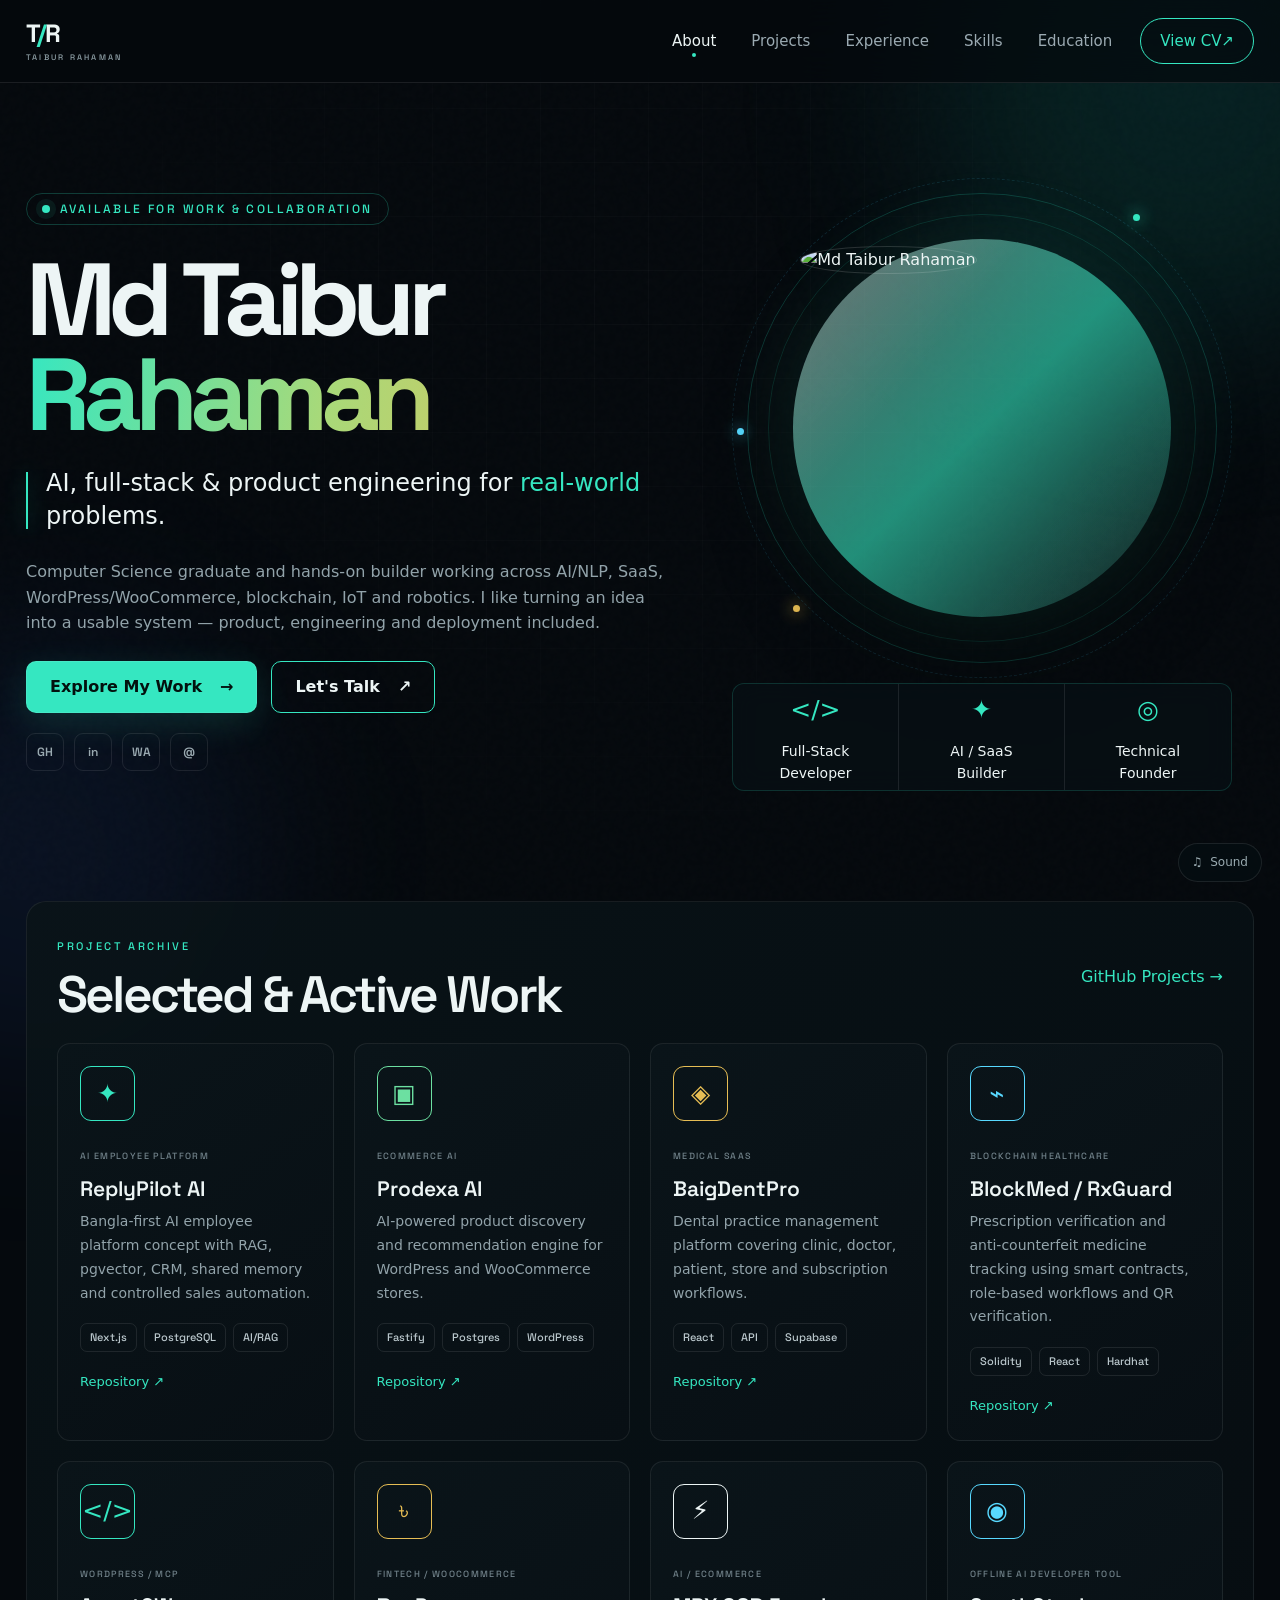
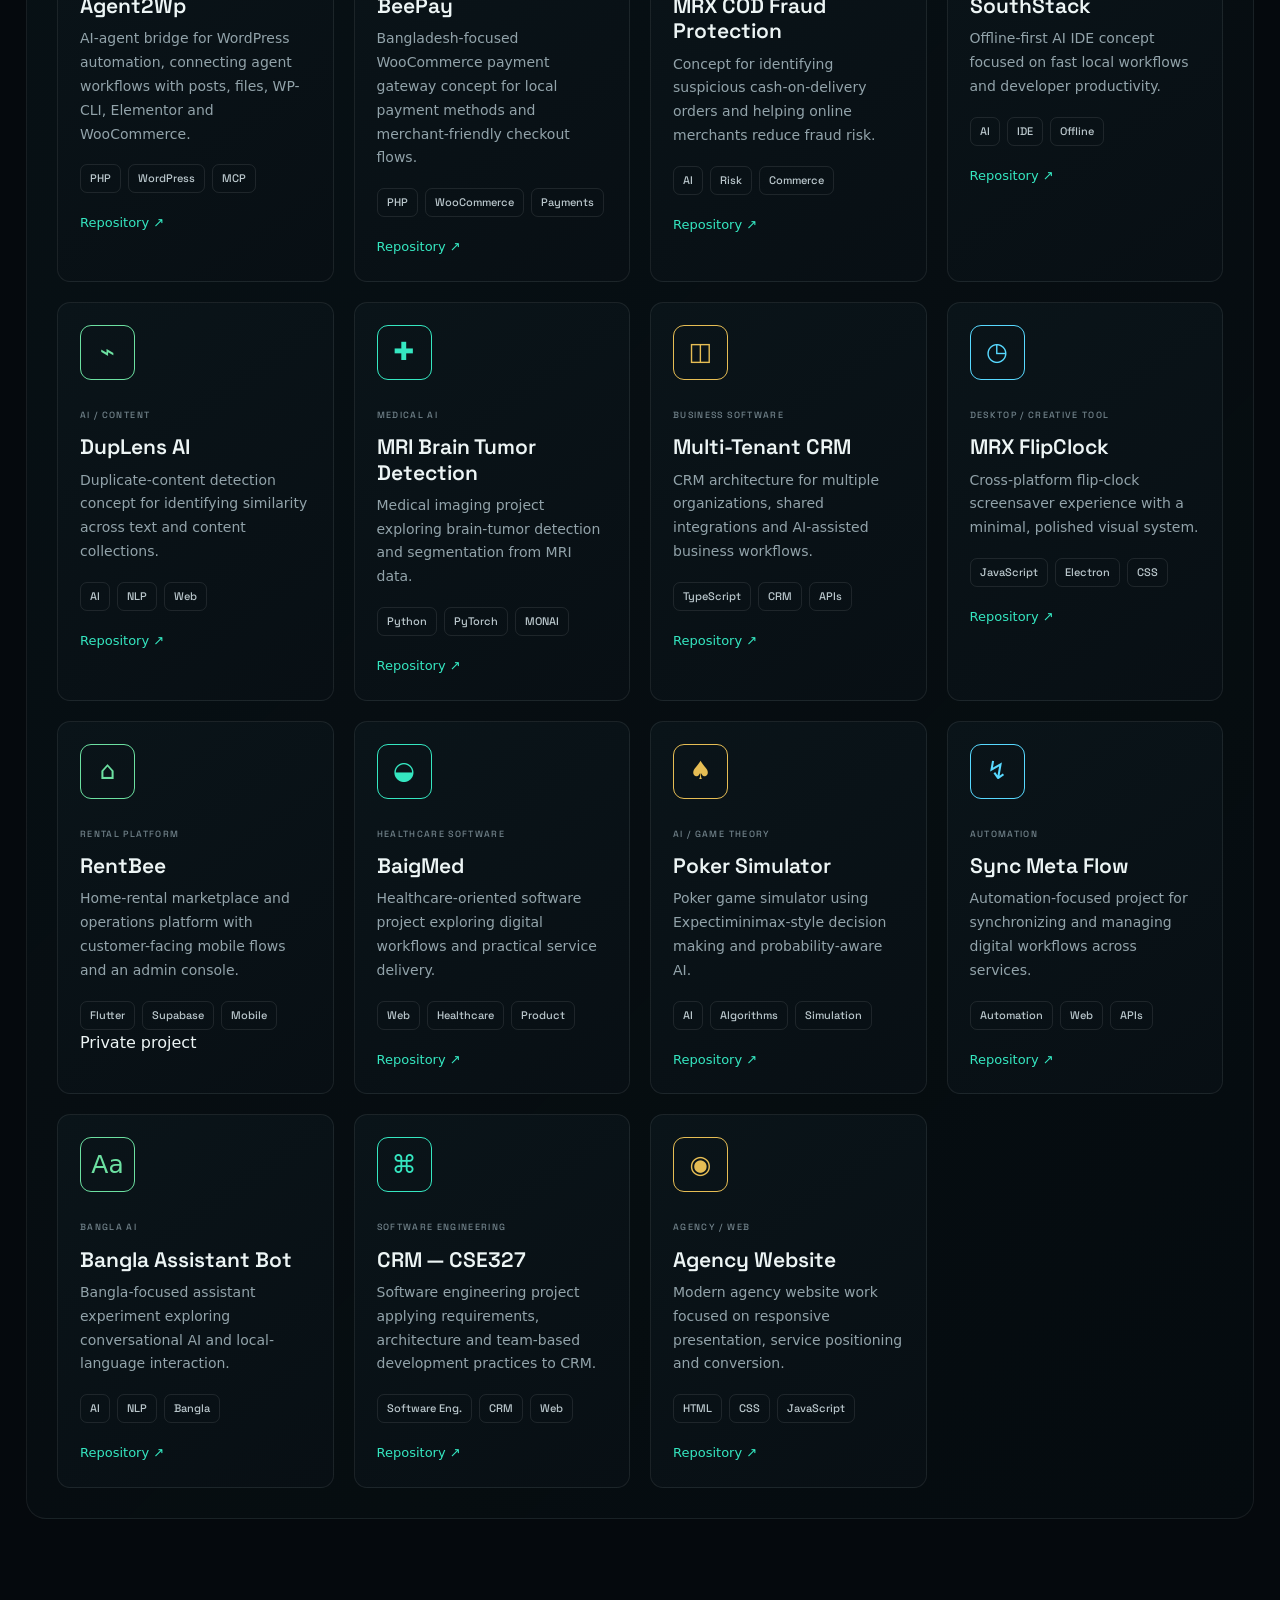
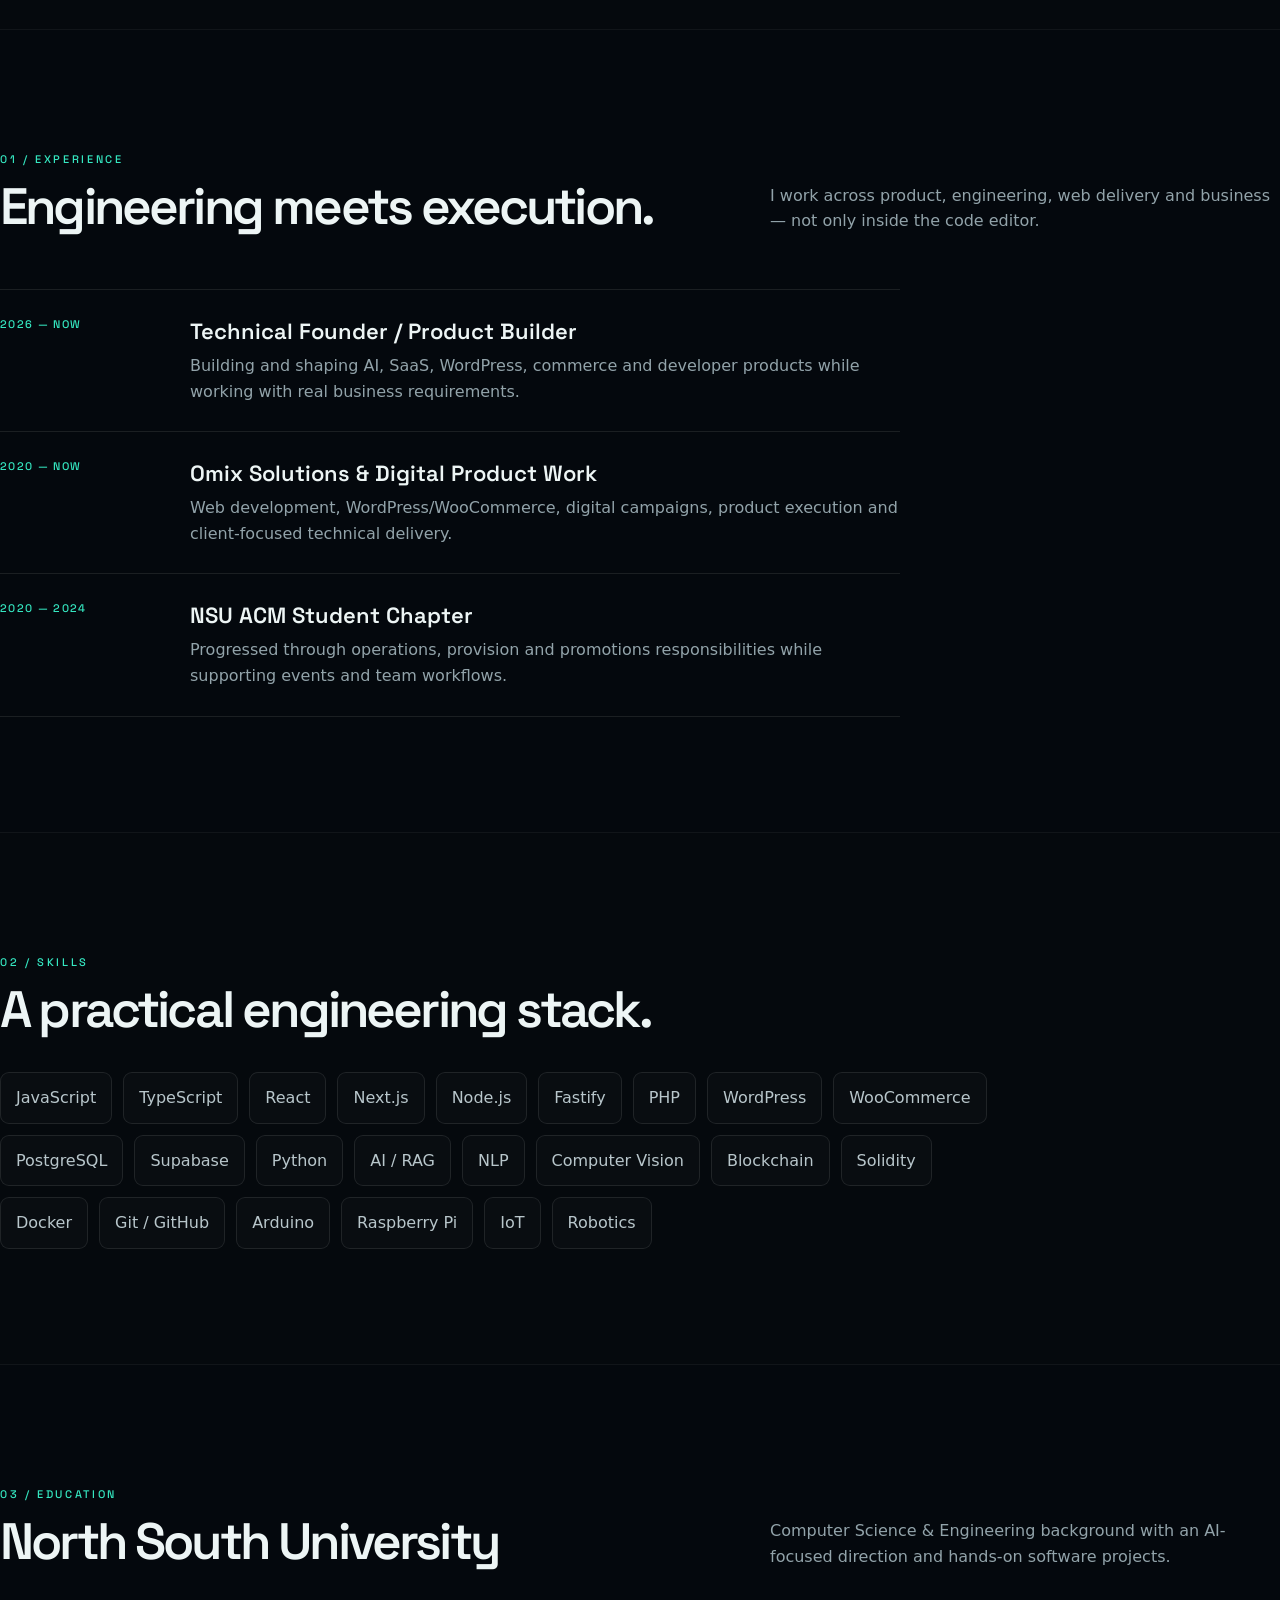
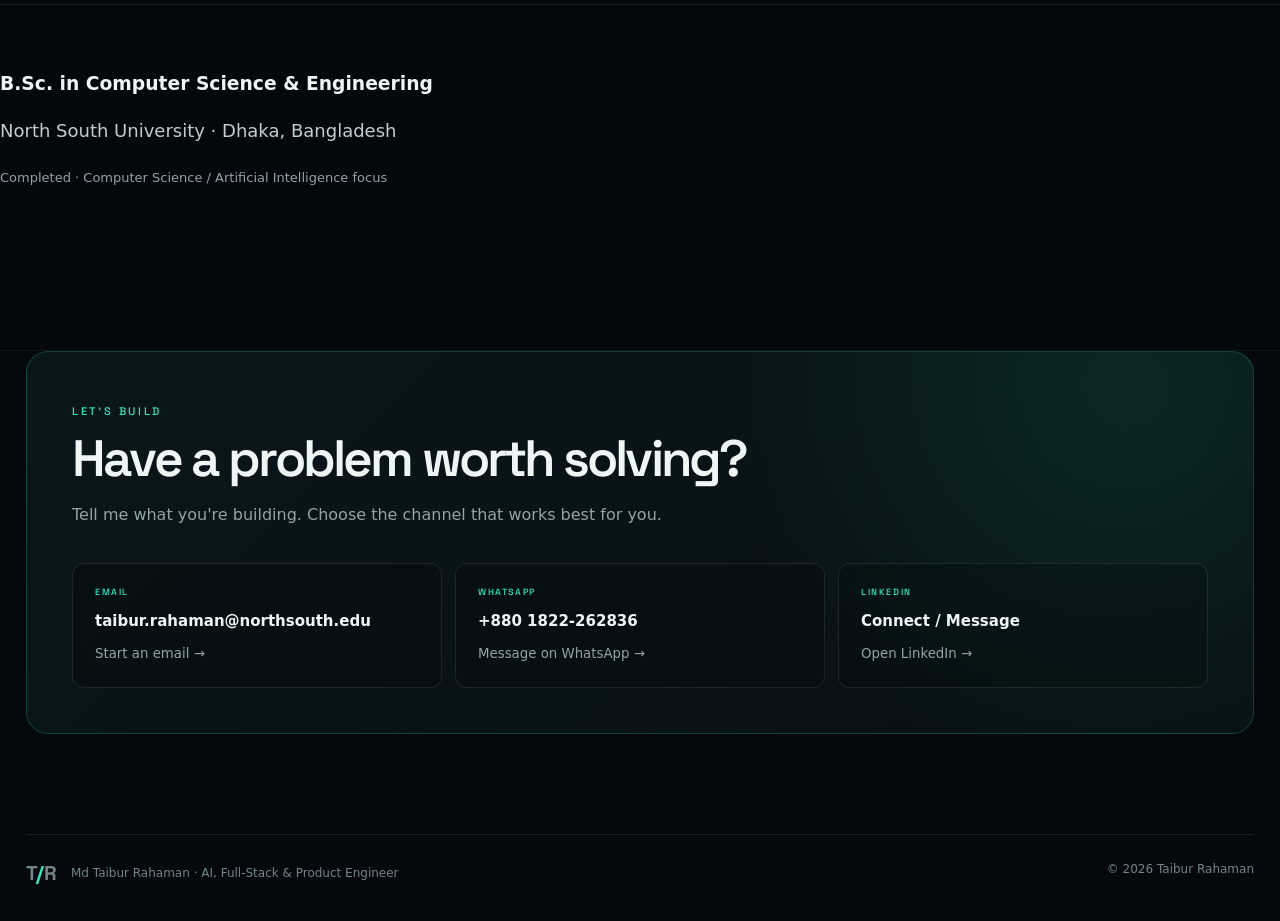
==== commit b24ad624: "Rebuild portfolio showcase and restore splash experience" ====
--- a/index.html
+++ b/index.html
@@ -2,45 +2,59 @@
 <html lang="en">
 <head>
 <meta charset="utf-8"><meta name="viewport" content="width=device-width,initial-scale=1">
-<title>Md Taibur Rahaman — Full-Stack Engineer & Technical Founder</title>
-<meta name="description" content="Md Taibur Rahaman builds AI, full-stack, WordPress, blockchain, IoT and robotics systems that solve real-world problems.">
+<title>Md Taibur Rahaman — AI, Full-Stack & Product Engineer</title>
+<meta name="description" content="Md Taibur Rahaman — AI, full-stack, WordPress, blockchain, IoT and product engineering portfolio.">
 <meta name="theme-color" content="#05090d"><meta name="author" content="Md Taibur Rahaman">
-<meta property="og:title" content="Md Taibur Rahaman — Full-Stack Engineer & Technical Founder"><meta property="og:description" content="AI, full-stack, WordPress, blockchain, IoT and robotics builder."><meta property="og:url" content="https://taibur.vercel.app/">
+<meta property="og:title" content="Md Taibur Rahaman — AI, Full-Stack & Product Engineer"><meta property="og:description" content="Building practical AI, SaaS, WordPress, blockchain and digital products."><meta property="og:url" content="https://taibur.vercel.app/">
 <link rel="canonical" href="https://taibur.vercel.app/">
 <link rel="preconnect" href="https://fonts.googleapis.com"><link rel="preconnect" href="https://fonts.gstatic.com" crossorigin>
 <link href="https://fonts.googleapis.com/css2?family=DM+Sans:wght@400;500;600;700&family=Space+Grotesk:wght@500;600;700&display=swap" rel="stylesheet">
 <link rel="stylesheet" href="styles.css">
 </head>
-<body>
+<body class="loading">
 <a class="skip" href="#main">Skip to content</a><div class="noise" aria-hidden="true"></div><div class="grid-bg" aria-hidden="true"></div><div class="ambient ambient-a" aria-hidden="true"></div><div class="ambient ambient-b" aria-hidden="true"></div><div class="cursor-orb" aria-hidden="true"></div>
-<div class="loader" id="loader" aria-hidden="true"><div class="loader-inner"><span class="loader-mark">T<span>/</span>R</span><span class="loader-line"><i></i></span><span class="loader-text">BUILDING REAL SYSTEMS</span></div></div>
+<div class="loader" id="loader" role="status" aria-label="Loading portfolio"><div class="loader-inner"><span class="loader-mark">T<span>/</span>R</span><span class="loader-line"><i></i></span><span class="loader-text">INITIALIZING · BUILDING REAL SYSTEMS</span></div></div>
 <header class="header" id="top"><nav class="nav" aria-label="Primary navigation">
 <a class="brand" href="#top" data-sound="nav" aria-label="Home"><span class="brand-mark">T<span>/</span>R</span><span class="brand-name">TAIBUR RAHAMAN</span></a>
 <button class="menu-button" id="menuButton" type="button" aria-expanded="false" aria-controls="menu" aria-label="Open menu"><span></span><span></span><span></span></button>
-<ul class="menu" id="menu"><li><a href="#about" data-nav data-sound="nav">About</a></li><li><a href="#capstone" data-nav data-sound="nav">Capstone</a></li><li><a href="#projects" data-nav data-sound="nav">Projects</a></li><li><a href="#experience" data-nav data-sound="nav">Experience</a></li><li><a href="#ventures" data-nav data-sound="nav">Ventures</a></li><li><a href="#skills" data-nav data-sound="nav">Skills</a></li><li><a href="#education" data-nav data-sound="nav">Education</a></li><li><a class="cv-button" href="Md-Taibur-Rahaman-CV.pdf" download data-sound="success">Download CV <span>↗</span></a></li></ul>
+<ul class="menu" id="menu"><li><a href="#about" data-nav data-sound="nav">About</a></li><li><a href="#projects" data-nav data-sound="nav">Projects</a></li><li><a href="#experience" data-nav data-sound="nav">Experience</a></li><li><a href="#skills" data-nav data-sound="nav">Skills</a></li><li><a href="#education" data-nav data-sound="nav">Education</a></li><li><a class="cv-button" href="cv.html" target="_blank" data-sound="success">View CV <span>↗</span></a></li></ul>
 </nav></header>
 <main id="main">
 <section class="hero section-pad" id="about"><div class="hero-layout"><div class="hero-copy">
-<div class="availability reveal"><span></span> AVAILABLE FOR WORK</div><h1 class="hero-title reveal"><span>Md Taibur</span><strong>Rahaman</strong></h1>
-<p class="hero-headline reveal"><i></i><span>I build full-stack solutions that solve <b>real-world</b> problems.</span></p>
-<p class="hero-description reveal">An execution-driven engineer shipping real systems, from AI and medical technology to IoT &amp; robotics, WordPress platforms, blockchain and digital products. I design, build, and deploy.</p>
-<div class="hero-actions reveal"><a class="button button-primary" href="#projects" data-sound="success">View My Work <span>→</span></a><a class="button button-secondary" href="#contact" data-sound="nav">Get In Touch <span>↗</span></a></div>
+<div class="availability reveal"><span></span> AVAILABLE FOR WORK &amp; COLLABORATION</div><h1 class="hero-title reveal"><span>Md Taibur</span><strong>Rahaman</strong></h1>
+<p class="hero-headline reveal"><i></i><span>AI, full-stack &amp; product engineering for <b>real-world</b> problems.</span></p>
+<p class="hero-description reveal">Computer Science graduate and hands-on builder working across AI/NLP, SaaS, WordPress/WooCommerce, blockchain, IoT and robotics. I like turning an idea into a usable system — product, engineering and deployment included.</p>
+<div class="hero-actions reveal"><a class="button button-primary" href="#projects" data-sound="success">Explore My Work <span>→</span></a><a class="button button-secondary" href="#contact" data-sound="nav">Let's Talk <span>↗</span></a></div>
 <div class="socials reveal"><a href="https://github.com/Taibur-Rahaman" target="_blank" rel="noopener" aria-label="GitHub" data-sound="hover">GH</a><a href="https://www.linkedin.com/in/taiburrahaman" target="_blank" rel="noopener" aria-label="LinkedIn" data-sound="hover">in</a><a href="https://wa.me/8801822262836?text=Hello%20Taibur%2C%20I%27d%20like%20to%20discuss%20a%20project." target="_blank" rel="noopener" aria-label="WhatsApp" data-sound="hover">WA</a><a href="mailto:taibur.rahaman@northsouth.edu?subject=Project%20Inquiry" aria-label="Email" data-sound="hover">@</a></div>
-</div><div class="hero-visual reveal"><div class="portrait-system"><div class="orbit orbit-one"></div><div class="orbit orbit-two"></div><div class="orbit orbit-three"></div><div class="orbit-dot dot-a"></div><div class="orbit-dot dot-b"></div><div class="orbit-dot dot-c"></div><div class="portrait-frame"><img src="https://media.licdn.com/dms/image/v2/D5603AQG6KqwHEhGG2A/profile-displayphoto-crop_800_800/B56aAqzm.ZI0AM-/0/1787424569528?e=1789603200&amp;v=beta&amp;t=MdsiQ4C0LR9PSpF41IXLStNvEFnQZWp3NpQ3afARba0" alt="Md Taibur Rahaman" decoding="async" fetchpriority="high"><div class="portrait-glass"></div></div></div><div class="identity-card"><div><span class="card-icon">&lt;/&gt;</span><b>Full-Stack<br>Developer</b></div><div><span class="card-icon">✦</span><b>Technical<br>Founder</b></div><div><span class="card-icon">◎</span><b>AI + Blockchain<br>Builder</b></div></div></div></div></section>
-<section class="featured-shell reveal" id="projects"><div class="section-head compact"><div><span class="eyebrow">SELECTED WORK</span><h2>Featured Projects</h2></div><a href="https://github.com/Taibur-Rahaman" target="_blank" rel="noopener" data-sound="nav">View All Projects <span>→</span></a></div><div class="project-grid">
-<article class="project-card tilt" data-sound="card"><div class="project-icon cyan">◈</div><span class="project-type">AI EMPLOYEE PLATFORM</span><h3>ReplyPilot AI</h3><p>AI employee platform with RAG, pgvector, CRM, shared memory and multi-channel automation.</p><div class="chips"><span>Next.js</span><span>PostgreSQL</span><span>AI</span></div><a href="https://github.com/Taibur-Rahaman/Reply-Pilot-Ai" target="_blank" rel="noopener">Repository ↗</a></article>
-<article class="project-card tilt" data-sound="card"><div class="project-icon green">▣</div><span class="project-type">ECOMMERCE AI</span><h3>Prodexa AI</h3><p>AI-powered product discovery and recommendation platform for WordPress and WooCommerce stores.</p><div class="chips"><span>WordPress</span><span>Fastify</span><span>AI</span></div><a href="https://github.com/Taibur-Rahaman/Prodexa-AI---Product-Recommendation-Engine" target="_blank" rel="noopener">Repository ↗</a></article>
-<article class="project-card tilt" data-sound="card"><div class="project-icon gold">▤</div><span class="project-type">FINTECH / WOOCOMMERCE</span><h3>BeePay</h3><p>Bangladesh-first WooCommerce payment gateway for bKash, Nagad, Rocket and SSLCommerz.</p><div class="chips"><span>PHP</span><span>WooCommerce</span><span>Payments</span></div><a href="https://github.com/Taibur-Rahaman/BeePay--WooCommerce-Bangladesh-Payment-Gateway" target="_blank" rel="noopener">Repository ↗</a></article>
-<article class="project-card tilt" data-sound="card"><div class="project-icon blue">◷</div><span class="project-type">CROSS-PLATFORM</span><h3>MRX ScreenSaver</h3><p>Premium flip-clock screensaver experience for Windows, macOS, Linux and the web.</p><div class="chips"><span>Electron</span><span>JavaScript</span><span>CSS</span></div><a href="https://github.com/Taibur-Rahaman/MRX-FlipClock-ScreenSaver" target="_blank" rel="noopener">Repository ↗</a></article>
+</div><div class="hero-visual reveal"><div class="portrait-system"><div class="orbit orbit-one"></div><div class="orbit orbit-two"></div><div class="orbit orbit-three"></div><div class="orbit-dot dot-a"></div><div class="orbit-dot dot-b"></div><div class="orbit-dot dot-c"></div><div class="portrait-frame"><img src="https://media.licdn.com/dms/image/v2/D5603AQG6KqwHEhGG2A/profile-displayphoto-crop_800_800/B56aAqzm.ZI0AM-/0/1787424569528?e=1789603200&amp;v=beta&amp;t=MdsiQ4C0LR9PSpF41IXLStNvEFnQZWp3NpQ3afARba0" alt="Md Taibur Rahaman" decoding="async" fetchpriority="high"><div class="portrait-glass"></div></div></div><div class="identity-card"><div><span class="card-icon">&lt;/&gt;</span><b>Full-Stack<br>Developer</b></div><div><span class="card-icon">✦</span><b>AI / SaaS<br>Builder</b></div><div><span class="card-icon">◎</span><b>Technical<br>Founder</b></div></div></div></div></section>
+<section class="featured-shell reveal" id="projects"><div class="section-head compact"><div><span class="eyebrow">PROJECT ARCHIVE</span><h2>Selected &amp; Active Work</h2></div><a href="https://github.com/Taibur-Rahaman?tab=repositories" target="_blank" rel="noopener" data-sound="nav">GitHub Projects <span>→</span></a></div>
+<div class="project-grid">
+<article class="project-card tilt" data-sound="card"><div class="project-icon cyan">✦</div><span class="project-type">AI EMPLOYEE PLATFORM</span><h3>ReplyPilot AI</h3><p>Bangla-first AI employee platform concept with RAG, pgvector, CRM, shared memory and controlled sales automation.</p><div class="chips"><span>Next.js</span><span>PostgreSQL</span><span>AI/RAG</span></div><a href="https://github.com/Taibur-Rahaman/Reply-Pilot-Ai" target="_blank" rel="noopener">Repository ↗</a></article>
+<article class="project-card tilt" data-sound="card"><div class="project-icon green">▣</div><span class="project-type">ECOMMERCE AI</span><h3>Prodexa AI</h3><p>AI-powered product discovery and recommendation engine for WordPress and WooCommerce stores.</p><div class="chips"><span>Fastify</span><span>Postgres</span><span>WordPress</span></div><a href="https://github.com/Taibur-Rahaman/Prodexa-AI---Product-Recommendation-Engine" target="_blank" rel="noopener">Repository ↗</a></article>
+<article class="project-card tilt" data-sound="card"><div class="project-icon gold">◈</div><span class="project-type">MEDICAL SAAS</span><h3>BaigDentPro</h3><p>Dental practice management platform covering clinic, doctor, patient, store and subscription workflows.</p><div class="chips"><span>React</span><span>API</span><span>Supabase</span></div><a href="https://github.com/Taibur-Rahaman/BaigDentPro-Dental-Clinic-System" target="_blank" rel="noopener">Repository ↗</a></article>
+<article class="project-card tilt" data-sound="card"><div class="project-icon blue">⌁</div><span class="project-type">BLOCKCHAIN HEALTHCARE</span><h3>BlockMed / RxGuard</h3><p>Prescription verification and anti-counterfeit medicine tracking using smart contracts, role-based workflows and QR verification.</p><div class="chips"><span>Solidity</span><span>React</span><span>Hardhat</span></div><a href="https://github.com/Taibur-Rahaman/BlockMed--Blockchain-Prescription-System" target="_blank" rel="noopener">Repository ↗</a></article>
+<article class="project-card tilt" data-sound="card"><div class="project-icon cyan">&lt;/&gt;</div><span class="project-type">WORDPRESS / MCP</span><h3>Agent2Wp</h3><p>AI-agent bridge for WordPress automation, connecting agent workflows with posts, files, WP-CLI, Elementor and WooCommerce.</p><div class="chips"><span>PHP</span><span>WordPress</span><span>MCP</span></div><a href="https://github.com/Taibur-Rahaman/Agent2Wp-AI-WordPress-Agent" target="_blank" rel="noopener">Repository ↗</a></article>
+<article class="project-card tilt" data-sound="card"><div class="project-icon gold">৳</div><span class="project-type">FINTECH / WOOCOMMERCE</span><h3>BeePay</h3><p>Bangladesh-focused WooCommerce payment gateway concept for local payment methods and merchant-friendly checkout flows.</p><div class="chips"><span>PHP</span><span>WooCommerce</span><span>Payments</span></div><a href="https://github.com/Taibur-Rahaman/BeePay--WooCommerce-Bangladesh-Payment-Gateway" target="_blank" rel="noopener">Repository ↗</a></article>
+<article class="project-card tilt" data-sound="card"><div class="project-icon red">⚡</div><span class="project-type">AI / ECOMMERCE</span><h3>MRX COD Fraud Protection</h3><p>Concept for identifying suspicious cash-on-delivery orders and helping online merchants reduce fraud risk.</p><div class="chips"><span>AI</span><span>Risk</span><span>Commerce</span></div><a href="https://github.com/Taibur-Rahaman/MRx-Ai-COD-Fraud-Protection-" target="_blank" rel="noopener">Repository ↗</a></article>
+<article class="project-card tilt" data-sound="card"><div class="project-icon blue">◉</div><span class="project-type">OFFLINE AI DEVELOPER TOOL</span><h3>SouthStack</h3><p>Offline-first AI IDE concept focused on fast local workflows and developer productivity.</p><div class="chips"><span>AI</span><span>IDE</span><span>Offline</span></div><a href="https://github.com/Taibur-Rahaman/MRX-SouthStack-Offline-AI-IDE" target="_blank" rel="noopener">Repository ↗</a></article>
+<article class="project-card tilt" data-sound="card"><div class="project-icon green">⌁</div><span class="project-type">AI / CONTENT</span><h3>DupLens AI</h3><p>Duplicate-content detection concept for identifying similarity across text and content collections.</p><div class="chips"><span>AI</span><span>NLP</span><span>Web</span></div><a href="https://github.com/Taibur-Rahaman/DupLens-Ai-Duplicate-Content-Detector" target="_blank" rel="noopener">Repository ↗</a></article>
+<article class="project-card tilt" data-sound="card"><div class="project-icon cyan">✚</div><span class="project-type">MEDICAL AI</span><h3>MRI Brain Tumor Detection</h3><p>Medical imaging project exploring brain-tumor detection and segmentation from MRI data.</p><div class="chips"><span>Python</span><span>PyTorch</span><span>MONAI</span></div><a href="https://github.com/Taibur-Rahaman/MRI-Based-Brain-Tumor-Detection" target="_blank" rel="noopener">Repository ↗</a></article>
+<article class="project-card tilt" data-sound="card"><div class="project-icon gold">◫</div><span class="project-type">BUSINESS SOFTWARE</span><h3>Multi-Tenant CRM</h3><p>CRM architecture for multiple organizations, shared integrations and AI-assisted business workflows.</p><div class="chips"><span>TypeScript</span><span>CRM</span><span>APIs</span></div><a href="https://github.com/Taibur-Rahaman/Multi-Tenant-CRM-System" target="_blank" rel="noopener">Repository ↗</a></article>
+<article class="project-card tilt" data-sound="card"><div class="project-icon blue">◷</div><span class="project-type">DESKTOP / CREATIVE TOOL</span><h3>MRX FlipClock</h3><p>Cross-platform flip-clock screensaver experience with a minimal, polished visual system.</p><div class="chips"><span>JavaScript</span><span>Electron</span><span>CSS</span></div><a href="https://github.com/Taibur-Rahaman/MRX-FlipClock-ScreenSaver" target="_blank" rel="noopener">Repository ↗</a></article>
+<article class="project-card tilt" data-sound="card"><div class="project-icon green">⌂</div><span class="project-type">RENTAL PLATFORM</span><h3>RentBee</h3><p>Home-rental marketplace and operations platform with customer-facing mobile flows and an admin console.</p><div class="chips"><span>Flutter</span><span>Supabase</span><span>Mobile</span></div><span class="project-private">Private project</span></article>
+<article class="project-card tilt" data-sound="card"><div class="project-icon cyan">◒</div><span class="project-type">HEALTHCARE SOFTWARE</span><h3>BaigMed</h3><p>Healthcare-oriented software project exploring digital workflows and practical service delivery.</p><div class="chips"><span>Web</span><span>Healthcare</span><span>Product</span></div><a href="https://github.com/Taibur-Rahaman/BaigMed" target="_blank" rel="noopener">Repository ↗</a></article>
+<article class="project-card tilt" data-sound="card"><div class="project-icon gold">♠</div><span class="project-type">AI / GAME THEORY</span><h3>Poker Simulator</h3><p>Poker game simulator using Expectiminimax-style decision making and probability-aware AI.</p><div class="chips"><span>AI</span><span>Algorithms</span><span>Simulation</span></div><a href="https://github.com/Taibur-Rahaman/Poker-Game-Simulator-with-Expectiminimax-AI" target="_blank" rel="noopener">Repository ↗</a></article>
+<article class="project-card tilt" data-sound="card"><div class="project-icon blue">↯</div><span class="project-type">AUTOMATION</span><h3>Sync Meta Flow</h3><p>Automation-focused project for synchronizing and managing digital workflows across services.</p><div class="chips"><span>Automation</span><span>Web</span><span>APIs</span></div><a href="https://github.com/Taibur-Rahaman/Sync-Meta-Flow" target="_blank" rel="noopener">Repository ↗</a></article>
+<article class="project-card tilt" data-sound="card"><div class="project-icon green">Aa</div><span class="project-type">BANGLA AI</span><h3>Bangla Assistant Bot</h3><p>Bangla-focused assistant experiment exploring conversational AI and local-language interaction.</p><div class="chips"><span>AI</span><span>NLP</span><span>Bangla</span></div><a href="https://github.com/Taibur-Rahaman/bangla-assistant-bot" target="_blank" rel="noopener">Repository ↗</a></article>
+<article class="project-card tilt" data-sound="card"><div class="project-icon cyan">⌘</div><span class="project-type">SOFTWARE ENGINEERING</span><h3>CRM — CSE327</h3><p>Software engineering project applying requirements, architecture and team-based development practices to CRM.</p><div class="chips"><span>Software Eng.</span><span>CRM</span><span>Web</span></div><a href="https://github.com/Taibur-Rahaman/crm-cse327" target="_blank" rel="noopener">Repository ↗</a></article>
+<article class="project-card tilt" data-sound="card"><div class="project-icon gold">◉</div><span class="project-type">AGENCY / WEB</span><h3>Agency Website</h3><p>Modern agency website work focused on responsive presentation, service positioning and conversion.</p><div class="chips"><span>HTML</span><span>CSS</span><span>JavaScript</span></div><a href="https://github.com/Taibur-Rahaman/agency-website" target="_blank" rel="noopener">Repository ↗</a></article>
 </div></section>
-<section class="section-pad section" id="capstone"><div class="section-head reveal"><div><span class="eyebrow">01 / CAPSTONE</span><h2>Engineering beyond the lab.</h2></div><p>University capstone work combining embedded systems, robotics and applied AI.</p></div><div class="capstone-grid"><article class="feature-card reveal"><span class="index">CAP-01 / IOT</span><h3>Hand Sign Language Translator</h3><p>Wearable IoT system using hand and finger motion sensing to translate gestures into text and speech in real time.</p><div class="chips"><span>IoT</span><span>Flex / Motion Sensors</span><span>Embedded ML</span><span>TTS</span></div><small>FIELD APPLICATION · SILENT COMMUNICATION</small></article><article class="feature-card reveal"><span class="index">CAP-02 / ROBOTICS</span><h3>Autonomous Hexapod Bot</h3><p>Six-legged walking robot designed around gait control, inverse kinematics and terrain mobility for inspection and reconnaissance concepts.</p><div class="chips"><span>Robotics</span><span>Inverse Kinematics</span><span>Servo Control</span><span>Raspberry Pi</span></div><small>FIELD APPLICATION · ALL-TERRAIN MOBILITY</small></article></div></section>
-<section class="section section-dark" id="experience"><div class="section-head reveal"><div><span class="eyebrow">02 / EXPERIENCE</span><h2>Builder mindset. Business awareness.</h2></div><p>I move between engineering, product and growth — from writing the system to helping it reach users.</p></div><div class="timeline"><article class="timeline-item reveal"><span>2026 — NOW</span><div><h3>Technical Founder / Product Builder</h3><p>Building AI, WordPress, fintech and developer-focused products including ReplyPilot AI, Prodexa AI and BeePay.</p></div></article><article class="timeline-item reveal"><span>2025 — 2026</span><div><h3>Software &amp; Systems Engineering</h3><p>Full-stack applications, AI-assisted workflows, blockchain healthcare concepts, automation and production-oriented system design.</p></div></article><article class="timeline-item reveal"><span>2019 — 2026</span><div><h3>NSU · CSE / Student Leadership</h3><p>Computer Science &amp; Engineering at North South University, alongside ACM student chapter leadership and multidisciplinary project work.</p></div></article></div></section>
-<section class="section" id="ventures"><div class="section-head reveal"><div><span class="eyebrow">03 / VENTURES</span><h2>Products with a purpose.</h2></div></div><div class="venture-grid"><article class="venture reveal"><span>01</span><h3>FaceTai</h3><p>AI employee platform concept for Bangladesh SMBs — Bangla-first sales automation, RAG, CRM and controlled agent workflows.</p></article><article class="venture reveal"><span>02</span><h3>RentBee</h3><p>Digital rental marketplace and admin platform work spanning customer flows, Supabase, operations tooling and deployment.</p></article><article class="venture reveal"><span>03</span><h3>ShohojCart</h3><p>Bangladesh-focused commerce experience exploring marketplace operations, acquisition and merchant onboarding.</p></article><article class="venture reveal"><span>04</span><h3>Omix Solutions</h3><p>Digital solutions and web delivery work focused on helping businesses improve their online presence.</p></article></div></section>
-<section class="section section-dark" id="skills"><div class="section-head reveal"><div><span class="eyebrow">04 / SKILLS</span><h2>Tools I use to ship.</h2></div></div><div class="skill-cloud reveal"><span>JavaScript</span><span>TypeScript</span><span>React</span><span>Next.js</span><span>Node.js</span><span>Fastify</span><span>PHP</span><span>WordPress</span><span>WooCommerce</span><span>PostgreSQL</span><span>pgvector</span><span>Python</span><span>AI / RAG</span><span>Computer Vision</span><span>Blockchain</span><span>Docker</span><span>Git / GitHub</span><span>Arduino</span><span>Raspberry Pi</span><span>IoT</span><span>Robotics</span></div></section>
-<section class="section" id="education"><div class="education reveal"><span class="eyebrow">05 / EDUCATION</span><h2>North South University</h2><p>Bachelor of Science / Computer Science &amp; Engineering</p><span class="edu-meta">2019 — 2026 · Dhaka, Bangladesh</span></div></section>
+<section class="section section-dark" id="experience"><div class="section-head reveal"><div><span class="eyebrow">01 / EXPERIENCE</span><h2>Engineering meets execution.</h2></div><p>I work across product, engineering, web delivery and business — not only inside the code editor.</p></div><div class="timeline"><article class="timeline-item reveal"><span>2026 — NOW</span><div><h3>Technical Founder / Product Builder</h3><p>Building and shaping AI, SaaS, WordPress, commerce and developer products while working with real business requirements.</p></div></article><article class="timeline-item reveal"><span>2020 — NOW</span><div><h3>Omix Solutions &amp; Digital Product Work</h3><p>Web development, WordPress/WooCommerce, digital campaigns, product execution and client-focused technical delivery.</p></div></article><article class="timeline-item reveal"><span>2020 — 2024</span><div><h3>NSU ACM Student Chapter</h3><p>Progressed through operations, provision and promotions responsibilities while supporting events and team workflows.</p></div></article></div></section>
+<section class="section" id="skills"><div class="section-head reveal"><div><span class="eyebrow">02 / SKILLS</span><h2>A practical engineering stack.</h2></div></div><div class="skill-cloud reveal"><span>JavaScript</span><span>TypeScript</span><span>React</span><span>Next.js</span><span>Node.js</span><span>Fastify</span><span>PHP</span><span>WordPress</span><span>WooCommerce</span><span>PostgreSQL</span><span>Supabase</span><span>Python</span><span>AI / RAG</span><span>NLP</span><span>Computer Vision</span><span>Blockchain</span><span>Solidity</span><span>Docker</span><span>Git / GitHub</span><span>Arduino</span><span>Raspberry Pi</span><span>IoT</span><span>Robotics</span></div></section>
+<section class="section section-dark" id="education"><div class="section-head reveal"><div><span class="eyebrow">03 / EDUCATION</span><h2>North South University</h2></div><p>Computer Science &amp; Engineering background with an AI-focused direction and hands-on software projects.</p></div><div class="education reveal"><h3>B.Sc. in Computer Science &amp; Engineering</h3><p>North South University · Dhaka, Bangladesh</p><span class="edu-meta">Completed · Computer Science / Artificial Intelligence focus</span></div></section>
 <section class="contact section-pad" id="contact"><div class="contact-panel reveal"><div><span class="eyebrow">LET'S BUILD</span><h2>Have a problem worth solving?</h2><p>Tell me what you're building. Choose the channel that works best for you.</p></div><div class="contact-actions"><a class="contact-card" href="mailto:taibur.rahaman@northsouth.edu?subject=Project%20Inquiry" data-sound="success"><span>EMAIL</span><strong>taibur.rahaman@northsouth.edu</strong><small>Start an email →</small></a><a class="contact-card whatsapp" href="https://wa.me/8801822262836?text=Hello%20Taibur%2C%20I%27d%20like%20to%20discuss%20a%20project." target="_blank" rel="noopener" data-sound="success"><span>WHATSAPP</span><strong>+880 1822-262836</strong><small>Message on WhatsApp →</small></a><a class="contact-card linkedin" href="https://www.linkedin.com/in/taiburrahaman" target="_blank" rel="noopener" data-sound="success"><span>LINKEDIN</span><strong>Connect / Message</strong><small>Open LinkedIn →</small></a></div></div></section>
 </main>
-<footer class="footer"><div><b>T<span>/</span>R</b><span>Md Taibur Rahaman · Full-Stack Engineer &amp; Technical Founder</span></div><span>© <span id="year"></span> Taibur Rahaman</span></footer>
+<footer class="footer"><div><b>T<span>/</span>R</b><span>Md Taibur Rahaman · AI, Full-Stack &amp; Product Engineer</span></div><span>© <span id="year"></span> Taibur Rahaman</span></footer>
 <button class="sound-toggle" id="soundToggle" type="button" aria-pressed="true" aria-label="Toggle interface sounds">♫ <span>Sound</span></button>
 <script src="script.js"></script>
 </body></html>
--- a/styles.css
+++ b/styles.css
@@ -1,1086 +1,15 @@
-:root {
-  --bg: #05070e;
-  --bg-2: #080b15;
-  --surface: #0d1322;
-  --surface-2: #121a2c;
-  --text: #e9eefb;
-  --text-muted: #94a1bd;
-  --accent: #5ef2d6;
-  --accent-deep: #20c9ac;
-  --accent-soft: rgba(94, 242, 214, 0.12);
-  --gold: #e3b34a;
-  --danger: #ff6b6b;
-  --border: rgba(255, 255, 255, 0.08);
-  --border-bright: rgba(94, 242, 214, 0.32);
-  --shadow: 0 30px 80px rgba(0, 0, 0, 0.5);
-  --radius: 18px;
-  --radius-sm: 11px;
-  --font-display: "Syne", system-ui, sans-serif;
-  --font-body: "Space Grotesk", system-ui, sans-serif;
-  --font-mono: "IBM Plex Mono", ui-monospace, monospace;
-  --container: 1160px;
-  --header-h: 74px;
-  --ease: cubic-bezier(0.22, 1, 0.36, 1);
-}
-
-*,
-*::before,
-*::after { box-sizing: border-box; }
-
-html { scroll-behavior: smooth; }
-
-body {
-  margin: 0;
-  font-family: var(--font-body);
-  font-size: 1.05rem;
-  line-height: 1.65;
-  color: var(--text);
-  background: var(--bg);
-  -webkit-font-smoothing: antialiased;
-  overflow-x: hidden;
-}
-
-img { max-width: 100%; display: block; }
-
-a { color: var(--accent); text-underline-offset: 3px; }
-a:hover { color: #aaffee; }
-
-.skip-link {
-  position: absolute;
-  left: -9999px;
-  top: 0;
-  z-index: 1000;
-  padding: 8px 16px;
-  background: var(--accent);
-  color: #03110d;
-  border-radius: 0 0 8px 0;
-}
-.skip-link:focus { left: 0; top: 0; }
-
-.container {
-  width: min(100% - 36px, var(--container));
-  margin-inline: auto;
-}
-
-/* ---------- Animated background ---------- */
-.bg-field {
-  position: fixed;
-  inset: 0;
-  z-index: -2;
-  overflow: hidden;
-  background:
-    radial-gradient(1200px 600px at 80% -10%, rgba(32, 201, 172, 0.10), transparent 60%),
-    radial-gradient(900px 600px at 0% 100%, rgba(227, 179, 74, 0.06), transparent 55%),
-    var(--bg);
-}
-.bg-grid {
-  position: absolute;
-  inset: -2px;
-  background-image:
-    linear-gradient(rgba(255, 255, 255, 0.035) 1px, transparent 1px),
-    linear-gradient(90deg, rgba(255, 255, 255, 0.035) 1px, transparent 1px);
-  background-size: 46px 46px;
-  mask-image: radial-gradient(circle at 50% 28%, black, transparent 78%);
-  animation: gridDrift 28s linear infinite;
-}
-@keyframes gridDrift {
-  from { background-position: 0 0, 0 0; }
-  to { background-position: 46px 46px, 46px 46px; }
-}
-.bg-orb {
-  position: absolute;
-  border-radius: 50%;
-  filter: blur(90px);
-  opacity: 0.5;
-}
-.orb-1 {
-  width: 520px; height: 520px;
-  top: -120px; right: -80px;
-  background: radial-gradient(circle, rgba(94, 242, 214, 0.35), transparent 70%);
-  animation: float1 20s var(--ease) infinite;
-}
-.orb-2 {
-  width: 480px; height: 480px;
-  bottom: -140px; left: -100px;
-  background: radial-gradient(circle, rgba(64, 120, 255, 0.22), transparent 70%);
-  animation: float2 24s var(--ease) infinite;
-}
-@keyframes float1 {
-  0%, 100% { transform: translate(0, 0) scale(1); }
-  50% { transform: translate(-60px, 50px) scale(1.12); }
-}
-@keyframes float2 {
-  0%, 100% { transform: translate(0, 0) scale(1); }
-  50% { transform: translate(70px, -40px) scale(1.08); }
-}
-.bg-scan {
-  position: absolute;
-  inset: 0;
-  background: linear-gradient(180deg, transparent, rgba(94, 242, 214, 0.05), transparent);
-  height: 40%;
-  animation: scan 9s linear infinite;
-  opacity: 0.6;
-}
-@keyframes scan {
-  0% { transform: translateY(-60%); }
-  100% { transform: translateY(260%); }
-}
-
-/* ---------- Cursor glow ---------- */
-.cursor-glow {
-  position: fixed;
-  top: 0; left: 0;
-  width: 360px; height: 360px;
-  margin: -180px 0 0 -180px;
-  border-radius: 50%;
-  pointer-events: none;
-  z-index: -1;
-  background: radial-gradient(circle, rgba(94, 242, 214, 0.10), transparent 65%);
-  transform: translate3d(-1000px, -1000px, 0);
-  transition: opacity 300ms ease;
-}
-
-/* ---------- Splash screen ---------- */
-.no-scroll { overflow: hidden; }
-.splash {
-  position: fixed;
-  inset: 0;
-  z-index: 9999;
-  display: grid;
-  place-items: center;
-  background: transparent;
-  transform-origin: 50% 0%;
-  transition:
-    transform 1000ms cubic-bezier(0.66, 0, 0.2, 1),
-    opacity 520ms var(--ease) 480ms,
-    filter 760ms var(--ease) 240ms;
-  will-change: transform, opacity, filter;
-}
-.splash-panels {
-  position: absolute;
-  inset: 0;
-  display: flex;
-}
-.splash-panels i {
-  flex: 1 1 0;
-  background: var(--bg);
-}
-/* depth shading that deepens as the panel tips back */
-.splash-shade {
-  position: absolute;
-  inset: 0;
-  background: linear-gradient(180deg, rgba(0, 0, 0, 0.55), transparent 45%);
-  opacity: 0;
-  transition: opacity 700ms var(--ease);
-  pointer-events: none;
-}
-.splash-inner { transition: opacity 420ms var(--ease), transform 640ms var(--ease); }
-.splash.fade .splash-inner {
-  opacity: 0;
-  transform: translateY(-10px) scale(0.97);
-}
-.splash.done {
-  pointer-events: none;
-  transform: perspective(1600px) rotateX(94deg);
-  opacity: 0;
-  filter: blur(7px);
-}
-.splash.done .splash-shade { opacity: 1; }
-.splash-bg {
-  position: absolute;
-  inset: 0;
-  background: transparent;
-}
-.splash-bg::before {
-  content: "";
-  position: absolute;
-  inset: 0;
-  background:
-    radial-gradient(700px 400px at 50% 38%, rgba(94, 242, 214, 0.12), transparent 65%),
-    linear-gradient(rgba(255, 255, 255, 0.04) 1px, transparent 1px),
-    linear-gradient(90deg, rgba(255, 255, 255, 0.04) 1px, transparent 1px);
-  background-size: auto, 46px 46px, 46px 46px;
-  mask-image: radial-gradient(circle at 50% 42%, black, transparent 75%);
-  animation: splashGrid 6s linear infinite;
-}
-@keyframes splashGrid {
-  from { background-position: 0 0, 0 0, 0 0; }
-  to { background-position: 0 0, 46px 46px, 46px 46px; }
-}
-.splash-inner {
-  position: relative;
-  text-align: center;
-  padding: 24px;
-}
-.splash-kicker {
-  font-family: var(--font-mono);
-  font-size: 0.72rem;
-  letter-spacing: 0.34em;
-  text-transform: uppercase;
-  color: var(--text-muted);
-  margin: 0 0 22px;
-  opacity: 0;
-  animation: splashFadeIn 1000ms var(--ease) 0.15s forwards;
-}
-.splash-kicker .splash-dot { color: var(--accent); }
-.splash-name {
-  font-family: var(--font-display);
-  font-weight: 800;
-  font-size: clamp(2.6rem, 9vw, 5.6rem);
-  line-height: 1;
-  letter-spacing: -0.045em;
-  margin: 0 0 20px;
-  display: flex;
-  flex-wrap: wrap;
-  justify-content: center;
-  gap: 0 0.28em;
-  color: var(--text);
-}
-.splash-name .sw {
-  display: inline-block;
-  opacity: 0;
-  transform: translateY(30px);
-  filter: blur(10px);
-  animation: swReveal 1100ms var(--ease) var(--d) forwards;
-}
-.splash-accent {
-  background: linear-gradient(100deg, var(--accent), var(--gold), #6ea8ff, var(--accent));
-  background-size: 280% auto;
-  -webkit-background-clip: text;
-  background-clip: text;
-  color: transparent;
-  animation: swReveal 1100ms var(--ease) var(--d) forwards, hueFlow 120s linear infinite;
-}
-@keyframes swReveal {
-  to { opacity: 1; transform: none; filter: blur(0); }
-}
-.splash-roles {
-  font-family: var(--font-mono);
-  font-size: clamp(0.95rem, 2.4vw, 1.25rem);
-  color: var(--accent);
-  margin: 0 0 30px;
-  min-height: 1.4em;
-  opacity: 0;
-  animation: splashFadeIn 900ms var(--ease) 1.5s forwards;
-}
-#splash-word { display: inline-block; }
-.splash-bar {
-  width: min(280px, 70vw);
-  height: 2px;
-  margin: 0 auto;
-  border-radius: 2px;
-  background: rgba(255, 255, 255, 0.1);
-  overflow: hidden;
-  opacity: 0;
-  animation: splashFadeIn 800ms var(--ease) 1.2s forwards;
-}
-.splash-bar i {
-  display: block;
-  height: 100%;
-  width: 100%;
-  transform-origin: left;
-  transform: scaleX(0);
-  background: linear-gradient(90deg, var(--accent), var(--gold));
-  animation: splashBar 3.6s cubic-bezier(0.4, 0, 0.2, 1) 1.3s forwards;
-}
-@keyframes splashBar { to { transform: scaleX(1); } }
-@keyframes splashFadeIn { to { opacity: 1; } }
-
-/* ---------- Header ---------- */
-.site-header {
-  position: sticky;
-  top: 0;
-  z-index: 50;
-  backdrop-filter: blur(16px);
-  background: rgba(5, 7, 14, 0.7);
-  border-bottom: 1px solid var(--border);
-}
-.nav {
-  width: min(100% - 36px, var(--container));
-  margin-inline: auto;
-  min-height: var(--header-h);
-  display: flex;
-  align-items: center;
-  justify-content: space-between;
-  gap: 16px;
-}
-.nav-logo {
-  display: inline-flex;
-  flex-direction: column;
-  text-decoration: none;
-  color: var(--text);
-  line-height: 1;
-}
-.nav-logo-mark {
-  font-family: var(--font-display);
-  font-weight: 800;
-  font-size: 1.4rem;
-  letter-spacing: -0.02em;
-}
-.nav-logo-dot { color: var(--accent); }
-.nav-logo-sub {
-  font-family: var(--font-mono);
-  font-size: 0.58rem;
-  letter-spacing: 0.34em;
-  color: var(--text-muted);
-  margin-top: 3px;
-}
-.nav-menu {
-  display: flex;
-  align-items: center;
-  gap: 4px;
-  list-style: none;
-  margin: 0;
-  padding: 0;
-}
-.nav-menu a {
-  display: inline-flex;
-  align-items: center;
-  min-height: 44px;
-  padding: 8px 13px;
-  color: var(--text-muted);
-  text-decoration: none;
-  border-radius: 999px;
-  font-size: 0.95rem;
-  transition: color 180ms var(--ease), background 180ms var(--ease);
-}
-.nav-menu a:hover,
-.nav-menu a:focus-visible,
-.nav-menu a.active {
-  color: var(--text);
-  background: rgba(255, 255, 255, 0.05);
-}
-.nav-menu a.active { color: var(--accent); }
-.nav-cta {
-  color: #03110d !important;
-  background: var(--accent) !important;
-  font-weight: 600;
-  box-shadow: 0 0 0 0 rgba(94, 242, 214, 0.6);
-}
-.nav-cta:hover { background: #8bffe9 !important; }
-.nav-toggle {
-  display: none;
-  width: 46px; height: 46px;
-  border: 1px solid var(--border);
-  border-radius: var(--radius-sm);
-  background: transparent;
-  cursor: pointer;
-}
-.nav-toggle span {
-  display: block;
-  width: 20px; height: 2px;
-  margin: 4px auto;
-  background: var(--text);
-  transition: transform 220ms var(--ease), opacity 220ms var(--ease);
-}
-.nav-toggle[aria-expanded="true"] span:nth-child(1) { transform: translateY(6px) rotate(45deg); }
-.nav-toggle[aria-expanded="true"] span:nth-child(2) { opacity: 0; }
-.nav-toggle[aria-expanded="true"] span:nth-child(3) { transform: translateY(-6px) rotate(-45deg); }
-
-/* ---------- Reveal animation ---------- */
-.reveal {
-  opacity: 0;
-  transform: translateY(26px);
-  transition: opacity 700ms var(--ease), transform 700ms var(--ease);
-  will-change: opacity, transform;
-}
-.reveal.in {
-  opacity: 1;
-  transform: none;
-}
-
-/* ---------- Hero ---------- */
-.hero {
-  position: relative;
-  padding: 92px 0 84px;
-  min-height: calc(100vh - var(--header-h));
-  display: flex;
-  align-items: center;
-}
-.hero-inner { position: relative; width: min(100% - 36px, var(--container)); }
-.eyebrow {
-  display: inline-flex;
-  align-items: center;
-  gap: 10px;
-  font-family: var(--font-mono);
-  font-size: 0.8rem;
-  letter-spacing: 0.04em;
-  text-transform: uppercase;
-  color: var(--accent);
-  margin: 0 0 22px;
-  padding: 8px 14px;
-  border: 1px solid var(--border-bright);
-  border-radius: 999px;
-  background: var(--accent-soft);
-}
-.status-dot {
-  width: 8px; height: 8px;
-  border-radius: 50%;
-  background: var(--accent);
-  box-shadow: 0 0 0 0 rgba(94, 242, 214, 0.7);
-  animation: pulse 2s infinite;
-}
-@keyframes pulse {
-  0% { box-shadow: 0 0 0 0 rgba(94, 242, 214, 0.6); }
-  70% { box-shadow: 0 0 0 8px rgba(94, 242, 214, 0); }
-  100% { box-shadow: 0 0 0 0 rgba(94, 242, 214, 0); }
-}
-.hero-title {
-  font-family: var(--font-display);
-  font-size: clamp(3rem, 9vw, 6.5rem);
-  line-height: 0.98;
-  letter-spacing: -0.045em;
-  margin: 0 0 20px;
-}
-.hero-title .line {
-  display: block;
-  overflow: hidden;
-}
-.hero-title .hw {
-  display: inline-block;
-  will-change: transform;
-}
-.accent-line {
-  background: linear-gradient(100deg, var(--accent), var(--gold), #6ea8ff, var(--accent));
-  background-size: 280% auto;
-  -webkit-background-clip: text;
-  background-clip: text;
-  color: transparent;
-  animation: hueFlow 120s linear infinite;
-}
-@keyframes hueFlow {
-  0% { background-position: 0% center; }
-  100% { background-position: 280% center; }
-}
-.hero-roles {
-  font-family: var(--font-mono);
-  font-size: clamp(1.1rem, 2.6vw, 1.6rem);
-  color: var(--text);
-  margin: 0 0 22px;
-  display: flex;
-  flex-wrap: wrap;
-  gap: 12px;
-  align-items: baseline;
-}
-.hero-roles-static { color: var(--text-muted); }
-.hero-roles-rotator {
-  color: var(--accent);
-  position: relative;
-  border-right: 2px solid var(--accent);
-  padding-right: 4px;
-  white-space: nowrap;
-}
-.hero-tagline {
-  max-width: 60ch;
-  font-size: 1.18rem;
-  color: var(--text-muted);
-  margin: 0 0 34px;
-}
-.hero-actions {
-  display: flex;
-  flex-wrap: wrap;
-  gap: 13px;
-  margin-bottom: 48px;
-}
-.btn {
-  display: inline-flex;
-  align-items: center;
-  justify-content: center;
-  gap: 9px;
-  min-height: 50px;
-  padding: 0 22px;
-  border-radius: 999px;
-  font-weight: 600;
-  font-family: var(--font-body);
-  font-size: 1rem;
-  text-decoration: none;
-  border: 1px solid transparent;
-  cursor: pointer;
-  transition: transform 200ms var(--ease), background 200ms var(--ease), border-color 200ms var(--ease), box-shadow 200ms var(--ease);
-}
-.btn svg { transition: transform 200ms var(--ease); }
-.btn:hover svg { transform: translateX(4px); }
-.btn-primary {
-  background: var(--accent);
-  color: #03110d;
-  box-shadow: 0 10px 30px rgba(94, 242, 214, 0.25);
-}
-.btn-primary:hover {
-  background: #8bffe9;
-  color: #03110d;
-  transform: translateY(-2px);
-  box-shadow: 0 16px 40px rgba(94, 242, 214, 0.35);
-}
-.btn-primary.big { min-height: 56px; padding: 0 28px; margin-top: 26px; font-size: 1.05rem; }
-.btn-ghost {
-  border-color: var(--border);
-  color: var(--text);
-  background: rgba(255, 255, 255, 0.03);
-}
-.btn-ghost:hover {
-  border-color: var(--border-bright);
-  color: var(--text);
-  transform: translateY(-2px);
-}
-.hero-stats {
-  display: grid;
-  grid-template-columns: repeat(4, minmax(0, 1fr));
-  gap: 14px;
-  margin: 0;
-}
-.stat {
-  padding: 18px;
-  border: 1px solid var(--border);
-  border-radius: var(--radius-sm);
-  background: rgba(255, 255, 255, 0.02);
-  transition: border-color 220ms var(--ease), transform 220ms var(--ease);
-}
-.stat:hover { border-color: var(--border-bright); transform: translateY(-3px); }
-.stat dt {
-  font-family: var(--font-mono);
-  font-size: 0.7rem;
-  text-transform: uppercase;
-  letter-spacing: 0.05em;
-  color: var(--text-muted);
-  margin-bottom: 8px;
-}
-.stat dd {
-  margin: 0;
-  font-family: var(--font-display);
-  font-weight: 700;
-  font-size: clamp(1.8rem, 4vw, 2.4rem);
-  color: var(--text);
-  letter-spacing: -0.02em;
-}
-.plus { color: var(--accent); }
-
-.scroll-cue {
-  position: absolute;
-  left: 50%;
-  bottom: 26px;
-  width: 26px; height: 42px;
-  border: 1px solid var(--border-bright);
-  border-radius: 14px;
-  transform: translateX(-50%);
-}
-.scroll-cue span {
-  position: absolute;
-  top: 8px; left: 50%;
-  width: 4px; height: 8px;
-  margin-left: -2px;
-  background: var(--accent);
-  border-radius: 2px;
-  animation: scrollCue 1.8s var(--ease) infinite;
-}
-@keyframes scrollCue {
-  0% { opacity: 0; transform: translateY(0); }
-  40% { opacity: 1; }
-  100% { opacity: 0; transform: translateY(16px); }
-}
-
-/* ---------- Marquee ---------- */
-.marquee {
-  border-block: 1px solid var(--border);
-  background: rgba(255, 255, 255, 0.015);
-  overflow: hidden;
-  padding: 16px 0;
-}
-.marquee-track {
-  display: flex;
-  align-items: center;
-  gap: 28px;
-  width: max-content;
-  font-family: var(--font-mono);
-  font-size: 0.92rem;
-  letter-spacing: 0.04em;
-  color: var(--text-muted);
-  text-transform: uppercase;
-  animation: marquee 36s linear infinite;
-}
-.marquee-track .sep { color: var(--accent); }
-@keyframes marquee {
-  from { transform: translateX(0); }
-  to { transform: translateX(-50%); }
-}
-
-/* ---------- Sections ---------- */
-.section { padding: 92px 0; position: relative; }
-.section-alt {
-  background: linear-gradient(180deg, rgba(255, 255, 255, 0.018), transparent);
-  border-block: 1px solid var(--border);
-}
-.section-index {
-  font-family: var(--font-mono);
-  font-size: 0.8rem;
-  letter-spacing: 0.18em;
-  text-transform: uppercase;
-  color: var(--accent);
-  margin: 0 0 14px;
-}
-.section-title {
-  font-family: var(--font-display);
-  font-size: clamp(2rem, 4.6vw, 3rem);
-  letter-spacing: -0.035em;
-  line-height: 1.05;
-  margin: 0 0 14px;
-}
-.section-intro, .lead {
-  color: var(--text-muted);
-  margin: 0 0 28px;
-  max-width: 62ch;
-}
-.lead { font-size: 1.16rem; }
-.split {
-  display: grid;
-  grid-template-columns: 0.85fr 1.15fr;
-  gap: 48px;
-  align-items: start;
-}
-.prose p { margin: 0 0 16px; color: var(--text-muted); }
-.prose strong, .lead strong { color: var(--text); }
-
-/* ---------- Capstone ---------- */
-.capstone-grid {
-  display: grid;
-  grid-template-columns: repeat(auto-fit, minmax(320px, 1fr));
-  gap: 22px;
-}
-.capstone-card {
-  position: relative;
-  padding: 28px;
-  border: 1px solid var(--border-bright);
-  border-radius: var(--radius);
-  background:
-    linear-gradient(135deg, rgba(94, 242, 214, 0.06), transparent 55%),
-    var(--surface);
-  overflow: hidden;
-  transition: transform 260ms var(--ease), box-shadow 260ms var(--ease);
-}
-.capstone-card::before {
-  content: "";
-  position: absolute;
-  inset: 0;
-  background:
-    repeating-linear-gradient(45deg, rgba(94, 242, 214, 0.04) 0 2px, transparent 2px 9px);
-  opacity: 0.35;
-  pointer-events: none;
-}
-.capstone-card:hover {
-  transform: translateY(-6px);
-  box-shadow: 0 24px 60px rgba(0, 0, 0, 0.45), 0 0 0 1px var(--border-bright);
-}
-.capstone-classify {
-  position: relative;
-  display: flex;
-  justify-content: space-between;
-  align-items: center;
-  margin-bottom: 16px;
-}
-.classify-tag {
-  font-family: var(--font-mono);
-  font-size: 0.68rem;
-  letter-spacing: 0.14em;
-  color: var(--gold);
-  border: 1px solid rgba(227, 179, 74, 0.4);
-  padding: 5px 10px;
-  border-radius: 6px;
-}
-.classify-id {
-  font-family: var(--font-mono);
-  font-size: 0.78rem;
-  color: var(--text-muted);
-}
-.capstone-card h3 {
-  position: relative;
-  margin: 0 0 12px;
-  font-size: 1.35rem;
-  font-family: var(--font-display);
-  letter-spacing: -0.02em;
-}
-.capstone-card h3 .muted { color: var(--accent); font-weight: 600; }
-.capstone-card > p { position: relative; color: var(--text-muted); margin: 0 0 16px; }
-.capstone-target {
-  position: relative;
-  font-family: var(--font-mono);
-  font-size: 0.85rem;
-  color: var(--text);
-  margin: 16px 0 0 !important;
-  padding-top: 14px;
-  border-top: 1px solid var(--border);
-}
-.capstone-target span { color: var(--gold); }
-
-/* ---------- Projects ---------- */
-.project-grid {
-  display: grid;
-  grid-template-columns: repeat(auto-fit, minmax(290px, 1fr));
-  gap: 20px;
-  perspective: 1200px;
-}
-.tilt { transform-style: preserve-3d; will-change: transform; }
-.project-card {
-  display: flex;
-  flex-direction: column;
-  gap: 13px;
-  padding: 26px;
-  border-radius: var(--radius);
-  border: 1px solid var(--border);
-  background: var(--surface);
-  transition: transform 260ms var(--ease), border-color 260ms var(--ease), box-shadow 260ms var(--ease);
-}
-.project-card:hover {
-  transform: translateY(-6px);
-  border-color: var(--border-bright);
-  box-shadow: var(--shadow);
-}
-.project-card.featured {
-  grid-column: 1 / -1;
-  background:
-    linear-gradient(135deg, rgba(94, 242, 214, 0.08), transparent 50%),
-    var(--surface);
-  border-color: var(--border-bright);
-}
-.project-card-top {
-  display: flex;
-  align-items: center;
-  gap: 14px;
-}
-.project-card h3 { margin: 0; font-size: 1.2rem; font-family: var(--font-display); letter-spacing: -0.02em; }
-.project-tag {
-  font-family: var(--font-mono);
-  font-size: 0.7rem;
-  text-transform: uppercase;
-  letter-spacing: 0.08em;
-  color: var(--accent);
-  background: var(--accent-soft);
-  padding: 6px 11px;
-  border-radius: 999px;
-}
-.project-card p { margin: 0; color: var(--text-muted); flex: 1; }
-.tech-list {
-  display: flex;
-  flex-wrap: wrap;
-  gap: 8px;
-  list-style: none;
-  margin: 0;
-  padding: 0;
-}
-.tech-list li {
-  font-family: var(--font-mono);
-  font-size: 0.74rem;
-  padding: 6px 10px;
-  border-radius: 7px;
-  background: rgba(255, 255, 255, 0.05);
-  color: var(--text-muted);
-  border: 1px solid var(--border);
-}
-.project-link { margin-top: auto; font-weight: 600; text-decoration: none; }
-
-/* ---------- Ventures ---------- */
-.venture-grid {
-  display: grid;
-  grid-template-columns: repeat(auto-fit, minmax(300px, 1fr));
-  gap: 20px;
-  perspective: 1200px;
-}
-.venture-card {
-  display: flex;
-  flex-direction: column;
-  gap: 12px;
-  padding: 26px;
-  border-radius: var(--radius);
-  border: 1px solid var(--border);
-  background: var(--surface);
-  transform-style: preserve-3d;
-  will-change: transform;
-  transition: transform 260ms var(--ease), border-color 260ms var(--ease), box-shadow 260ms var(--ease);
-}
-.venture-card:hover {
-  transform: translateY(-6px);
-  border-color: var(--border-bright);
-  box-shadow: var(--shadow);
-}
-.venture-head {
-  display: flex;
-  align-items: center;
-  justify-content: space-between;
-  gap: 12px;
-}
-.venture-head h3 { margin: 0; font-size: 1.3rem; font-family: var(--font-display); letter-spacing: -0.02em; }
-.venture-status {
-  display: inline-flex;
-  align-items: center;
-  gap: 7px;
-  font-family: var(--font-mono);
-  font-size: 0.68rem;
-  text-transform: uppercase;
-  letter-spacing: 0.08em;
-  color: var(--accent);
-  background: var(--accent-soft);
-  border: 1px solid var(--border-bright);
-  padding: 5px 11px;
-  border-radius: 999px;
-}
-.venture-status::before {
-  content: "";
-  width: 7px; height: 7px;
-  border-radius: 50%;
-  background: var(--accent);
-  box-shadow: 0 0 8px var(--accent);
-  animation: pulse 2s infinite;
-}
-.venture-role {
-  margin: 0;
-  font-family: var(--font-mono);
-  font-size: 0.82rem;
-  color: var(--gold);
-}
-.venture-card > p { margin: 0; color: var(--text-muted); }
-.venture-metrics {
-  display: flex;
-  flex-wrap: wrap;
-  gap: 10px 20px;
-  list-style: none;
-  margin: 4px 0;
-  padding: 14px 0;
-  border-block: 1px solid var(--border);
-}
-.venture-metrics li {
-  font-family: var(--font-mono);
-  font-size: 0.82rem;
-  color: var(--text-muted);
-}
-.venture-metrics strong {
-  display: block;
-  font-family: var(--font-display);
-  font-size: 1.3rem;
-  color: var(--text);
-}
-.venture-card .project-link { margin-top: auto; }
-.badge-closed {
-  font-family: var(--font-mono);
-  font-size: 0.66rem;
-  text-transform: uppercase;
-  letter-spacing: 0.06em;
-  color: var(--text-muted);
-  border: 1px solid var(--border);
-  padding: 3px 8px;
-  border-radius: 999px;
-  margin-left: 8px;
-  vertical-align: middle;
-}
-
-/* ---------- Timeline ---------- */
-.timeline { display: grid; gap: 18px; position: relative; }
-.timeline-item {
-  display: grid;
-  grid-template-columns: 180px 1fr;
-  gap: 26px;
-  padding: 24px;
-  border: 1px solid var(--border);
-  border-radius: var(--radius);
-  background: var(--surface);
-  transition: transform 240ms var(--ease), border-color 240ms var(--ease);
-}
-.timeline-item:hover { transform: translateX(6px); border-color: var(--border-bright); }
-.timeline-meta { font-family: var(--font-mono); font-size: 0.82rem; color: var(--text-muted); }
-.timeline-meta time { display: block; color: var(--accent); margin-bottom: 8px; }
-.timeline-body h3 { margin: 0 0 4px; font-size: 1.15rem; font-family: var(--font-display); }
-.timeline-org { margin: 0 0 10px; color: var(--gold); font-weight: 600; }
-.timeline-body p:last-child { margin: 0; color: var(--text-muted); }
-
-/* ---------- Skills ---------- */
-.skills-grid {
-  display: grid;
-  grid-template-columns: repeat(auto-fit, minmax(250px, 1fr));
-  gap: 16px;
-}
-.skill-group {
-  padding: 22px;
-  border: 1px solid var(--border);
-  border-radius: var(--radius-sm);
-  background: var(--surface);
-  transition: transform 240ms var(--ease), border-color 240ms var(--ease);
-}
-.skill-group:hover { transform: translateY(-4px); border-color: var(--border-bright); }
-.skill-group h3 { margin: 0 0 12px; font-size: 1.02rem; color: var(--accent); font-family: var(--font-display); }
-.skill-group ul { margin: 0; padding-left: 18px; color: var(--text-muted); }
-.skill-group li + li { margin-top: 6px; }
-.languages { margin-top: 34px; padding-top: 26px; border-top: 1px solid var(--border); }
-.languages-title { margin: 0 0 12px; font-family: var(--font-display); }
-.lang-list {
-  display: flex;
-  flex-wrap: wrap;
-  gap: 16px 34px;
-  list-style: none;
-  margin: 0;
-  padding: 0;
-  color: var(--text-muted);
-}
-.lang-list strong { color: var(--text); }
-
-/* ---------- Education ---------- */
-.edu-cards { display: grid; gap: 16px; }
-.edu-card, .award-card {
-  padding: 24px;
-  border: 1px solid var(--border);
-  border-radius: var(--radius);
-  background: var(--surface);
-}
-.edu-card.primary-edu {
-  border-color: var(--border-bright);
-  background: linear-gradient(135deg, rgba(94, 242, 214, 0.07), transparent 55%), var(--surface);
-}
-.edu-card-header {
-  display: flex;
-  flex-wrap: wrap;
-  align-items: center;
-  justify-content: space-between;
-  gap: 12px;
-  margin-bottom: 8px;
-}
-.edu-card h3, .award-card h3 { margin: 0; font-size: 1.1rem; font-family: var(--font-display); }
-.edu-badge {
-  display: inline-flex;
-  align-items: center;
-  gap: 8px;
-  font-family: var(--font-mono);
-  font-size: 0.7rem;
-  text-transform: uppercase;
-  letter-spacing: 0.05em;
-  color: var(--accent);
-  background: var(--accent-soft);
-  padding: 5px 8px 5px 12px;
-  border-radius: 999px;
-  border: 1px solid var(--border-bright);
-}
-.info-btn {
-  width: 22px; height: 22px;
-  display: inline-grid;
-  place-items: center;
-  border-radius: 50%;
-  border: 1px solid var(--border-bright);
-  background: transparent;
-  color: var(--accent);
-  font-family: var(--font-mono);
-  font-size: 0.72rem;
-  font-style: italic;
-  cursor: pointer;
-  transition: background 180ms var(--ease), color 180ms var(--ease);
-}
-.info-btn:hover, .info-btn[aria-expanded="true"] { background: var(--accent); color: #03110d; }
-.edu-org { margin: 0; color: var(--gold); font-weight: 600; }
-.edu-dates { margin: 4px 0 12px; font-family: var(--font-mono); font-size: 0.85rem; color: var(--text-muted); }
-.edu-note { margin: 0; color: var(--text-muted); font-size: 0.98rem; }
-.info-panel {
-  margin-top: 14px;
-  padding: 14px 16px;
-  border-left: 2px solid var(--accent);
-  border-radius: 0 10px 10px 0;
-  background: rgba(94, 242, 214, 0.06);
-  color: var(--text-muted);
-  font-size: 0.92rem;
-  animation: fadeIn 280ms var(--ease);
-}
-@keyframes fadeIn { from { opacity: 0; transform: translateY(-6px); } to { opacity: 1; transform: none; } }
-.award-card p { margin: 8px 0 0; color: var(--text-muted); }
-
-/* ---------- Contact ---------- */
-.section-contact { padding-bottom: 110px; }
-.contact-inner {
-  display: grid;
-  grid-template-columns: 1fr 1fr;
-  gap: 48px;
-  align-items: start;
-}
-.contact-list { list-style: none; margin: 0; padding: 0; display: grid; gap: 14px; }
-.contact-list li {
-  display: grid;
-  gap: 4px;
-  padding: 16px 18px;
-  border: 1px solid var(--border);
-  border-radius: var(--radius-sm);
-  background: var(--surface);
-  transition: border-color 220ms var(--ease), transform 220ms var(--ease);
-}
-.contact-list li:hover { border-color: var(--border-bright); transform: translateX(5px); }
-.contact-label {
-  font-family: var(--font-mono);
-  font-size: 0.72rem;
-  text-transform: uppercase;
-  letter-spacing: 0.06em;
-  color: var(--text-muted);
-}
-.contact-list a { text-decoration: none; }
-
-/* ---------- Footer ---------- */
-.site-footer { border-top: 1px solid var(--border); padding: 26px 0 44px; }
-.footer-inner {
-  display: flex;
-  justify-content: space-between;
-  gap: 16px;
-  color: var(--text-muted);
-  font-size: 0.95rem;
-}
-.footer-inner a { text-decoration: none; }
-
-/* ---------- Responsive ---------- */
-@media (max-width: 920px) {
-  .split, .contact-inner, .timeline-item { grid-template-columns: 1fr; }
-  .hero-stats { grid-template-columns: repeat(2, 1fr); }
-  .timeline-item:hover { transform: none; }
-}
-@media (max-width: 760px) {
-  .nav-toggle { display: block; }
-  .nav-menu {
-    position: absolute;
-    top: var(--header-h);
-    right: 18px; left: 18px;
-    flex-direction: column;
-    align-items: stretch;
-    padding: 12px;
-    border: 1px solid var(--border);
-    border-radius: var(--radius);
-    background: rgba(5, 7, 14, 0.97);
-    backdrop-filter: blur(16px);
-    display: none;
-  }
-  .nav-menu.open { display: flex; animation: fadeIn 220ms var(--ease); }
-  .nav-menu a { justify-content: center; }
-  .hero { min-height: auto; padding: 64px 0; }
-}
-@media (max-width: 480px) {
-  .hero-stats { grid-template-columns: 1fr; }
-}
-
-/* ---------- Reduced motion ---------- */
-@media (prefers-reduced-motion: reduce) {
-  html { scroll-behavior: auto; }
-  *, *::before, *::after { animation: none !important; transition: none !important; }
-  .reveal { opacity: 1; transform: none; }
-  .hero-roles-rotator { border-right: none; }
-  .cursor-glow { display: none; }
-  .splash { display: none !important; }
-}
-
-/* ---------- Print ---------- */
-@media print {
-  :root {
-    --bg: #fff; --surface: #fff; --text: #111; --text-muted: #444;
-    --border: #ddd; --border-bright: #bbb; --accent: #0a7d6b; --gold: #8a6a16;
-  }
-  body { background: #fff; color: #111; font-size: 11pt; }
-  .bg-field, .cursor-glow, .site-header, .hero-actions, .scroll-cue,
-  .marquee, .site-footer a, .skip-link, .info-btn, .splash { display: none !important; }
-  .hero { min-height: auto; padding: 0 0 14px; }
-  .hero-title { font-size: 26pt; }
-  .accent-line { color: #0a7d6b; -webkit-text-fill-color: #0a7d6b; }
-  .reveal { opacity: 1 !important; transform: none !important; }
-  .info-panel { display: block !important; border: none; padding: 4px 0; background: none; }
-  .section { padding: 16px 0; break-inside: avoid; }
-  .project-card, .timeline-item, .edu-card, .skill-group, .capstone-card { box-shadow: none; break-inside: avoid; }
-  .capstone-card::before { display: none; }
-  a { color: #111; text-decoration: none; }
-  a[href^="http"]::after { content: " (" attr(href) ")"; font-size: 9pt; color: #555; }
-  .project-link::after { content: none; }
-}
+:root{--bg:#05090d;--panel:#091116;--text:#edf5f5;--muted:#92a3aa;--line:rgba(255,255,255,.09);--cyan:#35e7c1;--gold:#e6bd54;--blue:#58d9ff;--max:1250px;--ease:cubic-bezier(.2,.85,.25,1)}
+*{box-sizing:border-box}html{scroll-behavior:smooth}body{margin:0;background:var(--bg);color:var(--text);font-family:"DM Sans",system-ui,sans-serif;line-height:1.6;overflow-x:hidden}a{color:inherit;text-decoration:none}button{font:inherit}::selection{background:rgba(53,231,193,.25);color:#fff}.skip{position:fixed;left:-999px;top:10px;z-index:999;padding:10px 15px;background:var(--cyan);color:#00100c}.skip:focus{left:10px}
+.noise{position:fixed;inset:0;z-index:-1;pointer-events:none;opacity:.035;background-image:url("data:image/svg+xml,%3Csvg viewBox='0 0 180 180' xmlns='http://www.w3.org/2000/svg'%3E%3Cfilter id='n'%3E%3CfeTurbulence type='fractalNoise' baseFrequency='.8' numOctaves='4' stitchTiles='stitch'/%3E%3C/filter%3E%3Crect width='100%25' height='100%25' filter='url(%23n)' opacity='.5'/%3E%3C/svg%3E")}.grid-bg{position:fixed;inset:0;z-index:-3;background:linear-gradient(rgba(255,255,255,.025) 1px,transparent 1px),linear-gradient(90deg,rgba(255,255,255,.025) 1px,transparent 1px);background-size:54px 54px;mask-image:radial-gradient(circle at 50% 35%,black,transparent 78%);animation:gridMove 24s linear infinite}@keyframes gridMove{to{background-position:54px 54px,54px 54px}}.ambient{position:fixed;border-radius:50%;filter:blur(100px);z-index:-2;pointer-events:none}.ambient-a{width:520px;height:520px;right:-170px;top:-180px;background:rgba(19,205,176,.12);animation:floatA 14s ease-in-out infinite}.ambient-b{width:430px;height:430px;left:-180px;bottom:-170px;background:rgba(54,111,255,.09);animation:floatB 17s ease-in-out infinite}@keyframes floatA{50%{transform:translate(-80px,80px) scale(1.15)}}@keyframes floatB{50%{transform:translate(90px,-60px) scale(1.1)}}.cursor-orb{position:fixed;width:280px;height:280px;margin:-140px 0 0 -140px;border-radius:50%;background:radial-gradient(circle,rgba(53,231,193,.09),transparent 68%);pointer-events:none;z-index:-1;transform:translate(-500px,-500px);transition:transform .12s linear}
+.loader{position:fixed;inset:0;z-index:1000;background:#05090d;display:grid;place-items:center;transition:opacity .8s var(--ease),visibility .8s}.loader.hide{opacity:0;visibility:hidden}.loader-inner{text-align:center}.loader-mark{font:700 clamp(3rem,10vw,7rem)/1 "Space Grotesk";letter-spacing:-.08em}.loader-mark span,.brand-mark span,.footer b span{color:var(--cyan)}.loader-line{display:block;width:min(280px,55vw);height:2px;background:#1b282c;margin:25px auto 13px;overflow:hidden}.loader-line i{display:block;height:100%;background:linear-gradient(90deg,var(--cyan),var(--gold));transform:translateX(-100%);animation:load 1.8s ease forwards}@keyframes load{to{transform:none}}.loader-text{font:500 10px/1 "Space Grotesk";letter-spacing:.28em;color:var(--muted)}
+.header{position:sticky;top:0;z-index:80;background:rgba(5,9,13,.72);backdrop-filter:blur(20px);border-bottom:1px solid var(--line)}.nav{width:min(calc(100% - 52px),var(--max));min-height:82px;margin:auto;display:flex;align-items:center;justify-content:space-between}.brand{display:flex;flex-direction:column;line-height:1}.brand-mark{font:700 25px/1 "Space Grotesk";letter-spacing:-.08em}.brand-name{font:500 8px/1 "Space Grotesk";letter-spacing:.28em;color:var(--muted);margin-top:7px}.menu{list-style:none;display:flex;align-items:center;gap:3px;margin:0;padding:0}.menu a{position:relative;display:flex;align-items:center;min-height:46px;padding:0 16px;color:#9baab2;font-size:15px;transition:.25s}.menu a:hover,.menu a.active{color:var(--text)}.menu a.active:after{content:"";position:absolute;bottom:7px;left:50%;width:4px;height:4px;border-radius:50%;background:var(--cyan);transform:translateX(-50%)}.cv-button{border:1px solid var(--cyan)!important;border-radius:999px;color:var(--cyan)!important;margin-left:9px;padding:0 19px!important}.cv-button:hover{background:rgba(53,231,193,.1)}.menu-button{display:none;background:none;border:1px solid var(--line);width:44px;height:44px;border-radius:12px}.menu-button span{display:block;width:18px;height:2px;background:var(--text);margin:4px auto;transition:.25s}
+.section-pad{width:min(calc(100% - 52px),var(--max));margin:auto}.hero{min-height:calc(100vh - 82px);display:grid;align-items:center;padding-top:55px;padding-bottom:75px}.hero-layout{display:grid;grid-template-columns:1.08fr .92fr;gap:45px;align-items:center}.availability{display:inline-flex;align-items:center;gap:10px;padding:9px 15px;border:1px solid rgba(53,231,193,.23);border-radius:999px;color:var(--cyan);font:500 12px/1 "Space Grotesk";letter-spacing:.2em}.availability span{width:8px;height:8px;border-radius:50%;background:var(--cyan);box-shadow:0 0 0 6px rgba(53,231,193,.08);animation:pulse 1.8s infinite}@keyframes pulse{50%{box-shadow:0 0 0 10px rgba(53,231,193,0)}}.hero-title{font:700 clamp(4.5rem,8vw,7.5rem)/.92 "Space Grotesk";letter-spacing:-.075em;margin:28px 0 25px}.hero-title span,.hero-title strong{display:block}.hero-title strong{background:linear-gradient(100deg,var(--cyan),#a8d979 47%,var(--gold));background-clip:text;color:transparent}.hero-headline{display:flex;gap:18px;align-items:center;font-size:24px;line-height:1.4;max-width:670px;margin:0}.hero-headline i{display:block;width:2px;min-width:2px;height:57px;background:var(--cyan);box-shadow:0 0 20px rgba(53,231,193,.45)}.hero-headline b{color:var(--cyan);font-weight:500}.hero-description{max-width:690px;color:var(--muted);font-size:16px;margin:25px 0}.hero-actions{display:flex;gap:14px;margin:25px 0 20px}.button{min-height:52px;padding:0 23px;border-radius:10px;display:inline-flex;align-items:center;justify-content:center;gap:18px;font-weight:600;border:1px solid var(--line);transition:transform .25s var(--ease),box-shadow .25s,background .25s}.button:hover{transform:translateY(-3px)}.button-primary{background:var(--cyan);color:#03110e;box-shadow:0 10px 35px rgba(53,231,193,.14)}.button-primary:hover{box-shadow:0 15px 45px rgba(53,231,193,.22)}.button-secondary{border-color:var(--cyan);color:var(--text)}.button-secondary:hover{background:rgba(53,231,193,.07)}.socials{display:flex;gap:10px;margin-top:20px}.socials a{width:38px;height:38px;display:grid;place-items:center;border:1px solid var(--line);border-radius:9px;color:#9aaab1;font:600 12px "Space Grotesk";transition:.25s}.socials a:hover{color:var(--cyan);border-color:rgba(53,231,193,.45);transform:translateY(-3px)}
+.hero-visual{display:flex;flex-direction:column;align-items:center}.portrait-system{position:relative;width:min(100%,510px);aspect-ratio:1}.portrait-frame{position:absolute;inset:13%;border-radius:50%;padding:7px;background:linear-gradient(135deg,rgba(255,255,255,.35),rgba(53,231,193,.6),rgba(255,255,255,.05));box-shadow:0 0 80px rgba(53,231,193,.12),0 30px 80px rgba(0,0,0,.5)}.portrait-frame img{width:100%;height:100%;object-fit:cover;object-position:50% 28%;border-radius:50%;border:1px solid rgba(255,255,255,.14)}.portrait-glass{position:absolute;inset:0;border-radius:50%;background:linear-gradient(130deg,rgba(255,255,255,.15),transparent 34%,transparent 70%,rgba(53,231,193,.06));pointer-events:none}.orbit{position:absolute;border:1px solid rgba(53,231,193,.2);border-radius:50%;inset:4%;animation:spin 20s linear infinite}.orbit-two{inset:8%;animation-duration:15s;border-color:rgba(53,231,193,.14)}.orbit-three{inset:1%;animation-duration:28s;border-color:rgba(88,217,255,.13);border-style:dashed}@keyframes spin{to{transform:rotate(360deg)}}.orbit-dot{position:absolute;width:7px;height:7px;border-radius:50%;background:var(--cyan);box-shadow:0 0 15px var(--cyan)}.dot-a{top:8%;right:19%}.dot-b{bottom:14%;left:13%;background:var(--gold);box-shadow:0 0 15px var(--gold)}.dot-c{top:50%;left:2%;background:var(--blue);box-shadow:0 0 15px var(--blue)}.identity-card{width:100%;max-width:500px;display:grid;grid-template-columns:repeat(3,1fr);border:1px solid rgba(53,231,193,.17);border-radius:12px;background:rgba(7,16,20,.8);backdrop-filter:blur(12px);overflow:hidden}.identity-card>div{min-height:106px;display:flex;flex-direction:column;align-items:center;justify-content:center;gap:10px;text-align:center;border-right:1px solid var(--line)}.identity-card>div:last-child{border:0}.card-icon{font-size:25px;color:var(--cyan)}.identity-card b{font-size:14px;font-weight:500}
+.featured-shell{width:min(calc(100% - 52px),var(--max));margin:0 auto 110px;border:1px solid rgba(255,255,255,.07);border-radius:20px;padding:30px;background:linear-gradient(135deg,rgba(10,20,24,.85),rgba(5,12,16,.75))}.section-head{display:flex;justify-content:space-between;gap:35px;align-items:end;margin-bottom:35px}.section-head.compact{align-items:center;margin-bottom:22px}.section-head h2,.education h2,.contact-panel h2{font:600 clamp(2rem,4vw,3.3rem)/1.05 "Space Grotesk";letter-spacing:-.055em;margin:10px 0 0}.section-head p{max-width:510px;color:var(--muted);margin:0}.section-head a{color:var(--cyan);white-space:nowrap}.eyebrow{font:500 11px/1 "Space Grotesk";letter-spacing:.24em;color:var(--cyan)}.project-grid{display:grid;grid-template-columns:repeat(4,1fr);gap:20px}.project-card{min-height:330px;padding:22px;border:1px solid rgba(255,255,255,.08);border-radius:13px;background:linear-gradient(145deg,#0a1419,#080f14);position:relative;overflow:hidden;transition:transform .35s var(--ease),border-color .3s,box-shadow .3s}.project-card:before{content:"";position:absolute;inset:-50%;background:radial-gradient(circle at 50% 0,rgba(53,231,193,.1),transparent 30%);opacity:0;transition:.4s}.project-card:hover{border-color:rgba(53,231,193,.3);box-shadow:0 20px 50px rgba(0,0,0,.3)}.project-card:hover:before{opacity:1}.project-card>*{position:relative}.project-icon{width:55px;height:55px;display:grid;place-items:center;border:1px solid currentColor;border-radius:11px;font-size:25px;margin-bottom:20px}.cyan{color:var(--cyan)}.green{color:#6ce0a1}.gold{color:var(--gold)}.blue{color:var(--blue)}.project-type{font:500 9px/1 "Space Grotesk";letter-spacing:.15em;color:#71828a}.project-card h3{font:600 21px/1.2 "Space Grotesk";margin:9px 0}.project-card p{color:var(--muted);font-size:14px;line-height:1.7;margin:0 0 18px}.chips{display:flex;flex-wrap:wrap;gap:7px;margin-top:18px}.chips span{font:500 11px/1 "Space Grotesk";color:#bac7cc;border:1px solid var(--line);border-radius:7px;padding:8px 9px}.project-card>a{display:inline-block;margin-top:20px;color:var(--cyan);font-size:13px}
+.section{padding:115px 0}.section-dark{border-block:1px solid rgba(255,255,255,.05);background:rgba(5,11,15,.45)}.capstone-grid{display:grid;grid-template-columns:repeat(2,1fr);gap:22px}.feature-card{padding:34px;border:1px solid var(--line);border-radius:16px;background:linear-gradient(145deg,rgba(10,19,23,.8),rgba(6,12,16,.6));transition:.35s}.feature-card:hover{transform:translateY(-6px);border-color:rgba(53,231,193,.25)}.index{font:500 10px "Space Grotesk";letter-spacing:.18em;color:var(--cyan)}.feature-card h3{font:600 29px/1.15 "Space Grotesk";letter-spacing:-.04em;margin:24px 0 12px}.feature-card p{color:var(--muted);max-width:650px}.feature-card small{display:block;color:#5f747c;font:500 10px "Space Grotesk";letter-spacing:.16em;margin-top:28px}.timeline{max-width:900px;margin-top:55px}.timeline-item{display:grid;grid-template-columns:160px 1fr;gap:30px;padding:27px 0;border-top:1px solid var(--line)}.timeline-item:last-child{border-bottom:1px solid var(--line)}.timeline-item>span{color:var(--cyan);font:500 11px "Space Grotesk";letter-spacing:.12em}.timeline-item h3{margin:0 0 8px;font:600 22px "Space Grotesk"}.timeline-item p{color:var(--muted);margin:0}.venture-grid{display:grid;grid-template-columns:repeat(4,1fr);gap:16px}.venture{padding:28px;border-top:1px solid var(--line);transition:.3s}.venture:hover{border-color:var(--cyan);transform:translateY(-4px)}.venture>span{font:500 11px "Space Grotesk";color:var(--cyan)}.venture h3{font:600 24px "Space Grotesk";margin:22px 0 8px}.venture p{color:var(--muted);font-size:14px}.skill-cloud{display:flex;flex-wrap:wrap;gap:11px;max-width:1000px}.skill-cloud span{padding:12px 15px;border:1px solid var(--line);border-radius:9px;color:#b8c6cb;background:rgba(255,255,255,.02);transition:.25s}.skill-cloud span:hover{color:var(--cyan);border-color:rgba(53,231,193,.35);transform:translateY(-3px)}.education{padding:45px 0;border-top:1px solid var(--line)}.education h2{font-size:clamp(2.4rem,5vw,4rem);margin-top:25px}.education p{font-size:18px;color:#c1cdd1}.edu-meta{color:var(--muted);font-size:13px}
+.contact{padding-bottom:100px}.contact-panel{border:1px solid rgba(53,231,193,.2);border-radius:22px;padding:45px;background:radial-gradient(circle at 90% 10%,rgba(53,231,193,.1),transparent 35%),linear-gradient(135deg,#09161a,#071015)}.contact-panel>div:first-child p{color:var(--muted);max-width:620px}.contact-actions{display:grid;grid-template-columns:repeat(3,1fr);gap:13px;margin-top:35px}.contact-card{padding:22px;border:1px solid var(--line);border-radius:12px;background:rgba(0,0,0,.16);transition:.3s}.contact-card:hover{transform:translateY(-4px);border-color:rgba(53,231,193,.45);background:rgba(53,231,193,.04)}.contact-card span{display:block;color:var(--cyan);font:500 9px "Space Grotesk";letter-spacing:.18em}.contact-card strong{display:block;margin:11px 0 7px;font-size:15px}.contact-card small{color:var(--muted)}.footer{width:min(calc(100% - 52px),var(--max));margin:auto;padding:25px 0 35px;border-top:1px solid var(--line);display:flex;justify-content:space-between;gap:20px;color:#73848b;font-size:12px}.footer>div{display:flex;gap:14px;align-items:center}.footer b{font:700 20px "Space Grotesk"}.sound-toggle{position:fixed;right:18px;bottom:18px;z-index:70;border:1px solid var(--line);background:rgba(6,14,18,.82);backdrop-filter:blur(12px);color:#9aabb1;border-radius:999px;padding:9px 13px;cursor:pointer;font-size:12px;transition:.25s}.sound-toggle:hover{color:var(--cyan);border-color:rgba(53,231,193,.4)}.sound-toggle.off{opacity:.65}.sound-toggle span{margin-left:4px}
+.reveal{opacity:0;transform:translateY(26px);transition:opacity .75s var(--ease),transform .75s var(--ease)}.reveal.in{opacity:1;transform:none}
+@media(max-width:1050px){.menu a{padding:0 9px;font-size:13px}.project-grid{grid-template-columns:repeat(2,1fr)}.venture-grid{grid-template-columns:repeat(2,1fr)}.hero-layout{grid-template-columns:1fr}.hero-visual{order:-1;max-width:620px;margin:0 auto}.hero-copy{max-width:850px}.hero{padding-top:45px}.portrait-system{width:min(100%,450px)}}
+@media(max-width:760px){.nav,.section-pad,.featured-shell,.footer{width:min(calc(100% - 28px),var(--max))}.nav{min-height:70px}.menu-button{display:block}.menu{position:absolute;left:14px;right:14px;top:77px;display:flex;flex-direction:column;align-items:stretch;padding:10px;border:1px solid var(--line);border-radius:15px;background:rgba(6,12,16,.97);backdrop-filter:blur(20px);transform:translateY(-12px);opacity:0;pointer-events:none;transition:.3s}.menu.open{transform:none;opacity:1;pointer-events:auto}.menu a{padding:14px 15px;min-height:45px}.menu .cv-button{margin:5px 0 0;justify-content:center}.hero{min-height:auto;padding:40px 0 60px}.hero-title{font-size:clamp(3.8rem,16vw,6rem);margin-top:22px}.hero-headline{font-size:20px}.hero-description{font-size:15px}.hero-actions{flex-wrap:wrap}.button{flex:1;min-width:170px}.portrait-system{width:min(100%,390px)}.identity-card>div{min-height:88px}.identity-card b{font-size:12px}.featured-shell{padding:20px;margin-bottom:45px}.section{padding:75px 0}.section-head{display:block}.section-head p{margin-top:18px}.project-grid,.capstone-grid,.contact-actions{grid-template-columns:1fr}.venture-grid{grid-template-columns:1fr 1fr}.timeline-item{grid-template-columns:1fr;gap:9px}.footer{display:block}.footer>span{display:block;margin-top:15px}.contact-panel{padding:28px}.sound-toggle span{display:none}}
+@media(max-width:430px){.availability{font-size:10px;letter-spacing:.13em}.hero-title{font-size:3.55rem}.hero-headline{font-size:18px}.hero-actions{display:grid}.button{width:100%}.venture-grid{grid-template-columns:1fr}.identity-card{grid-template-columns:1fr}.identity-card>div{min-height:72px;border-right:0;border-bottom:1px solid var(--line);flex-direction:row}.identity-card>div:last-child{border-bottom:0}.socials{margin-bottom:4px}}
+@media(prefers-reduced-motion:reduce){*,*::before,*::after{scroll-behavior:auto!important;animation-duration:.001ms!important;animation-iteration-count:1!important;transition-duration:.001ms!important}.reveal{opacity:1;transform:none}.cursor-orb{display:none}}
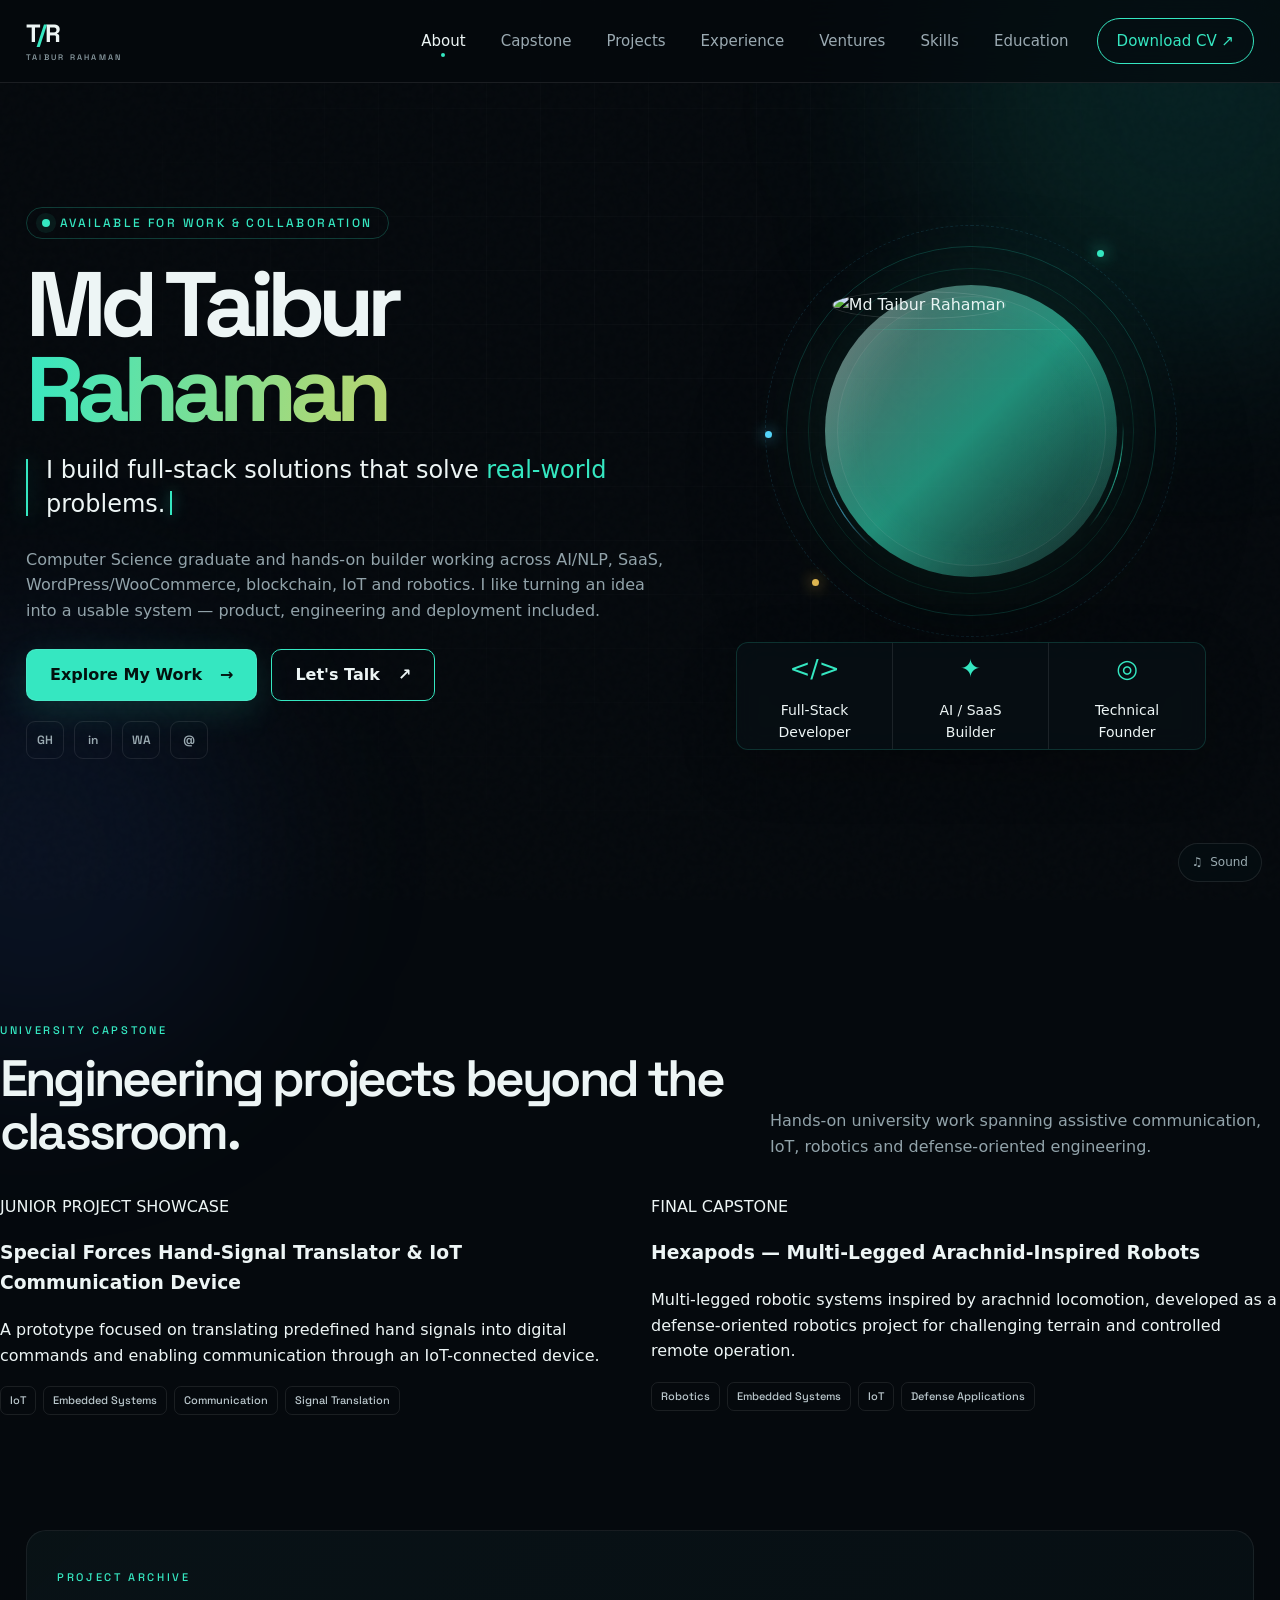
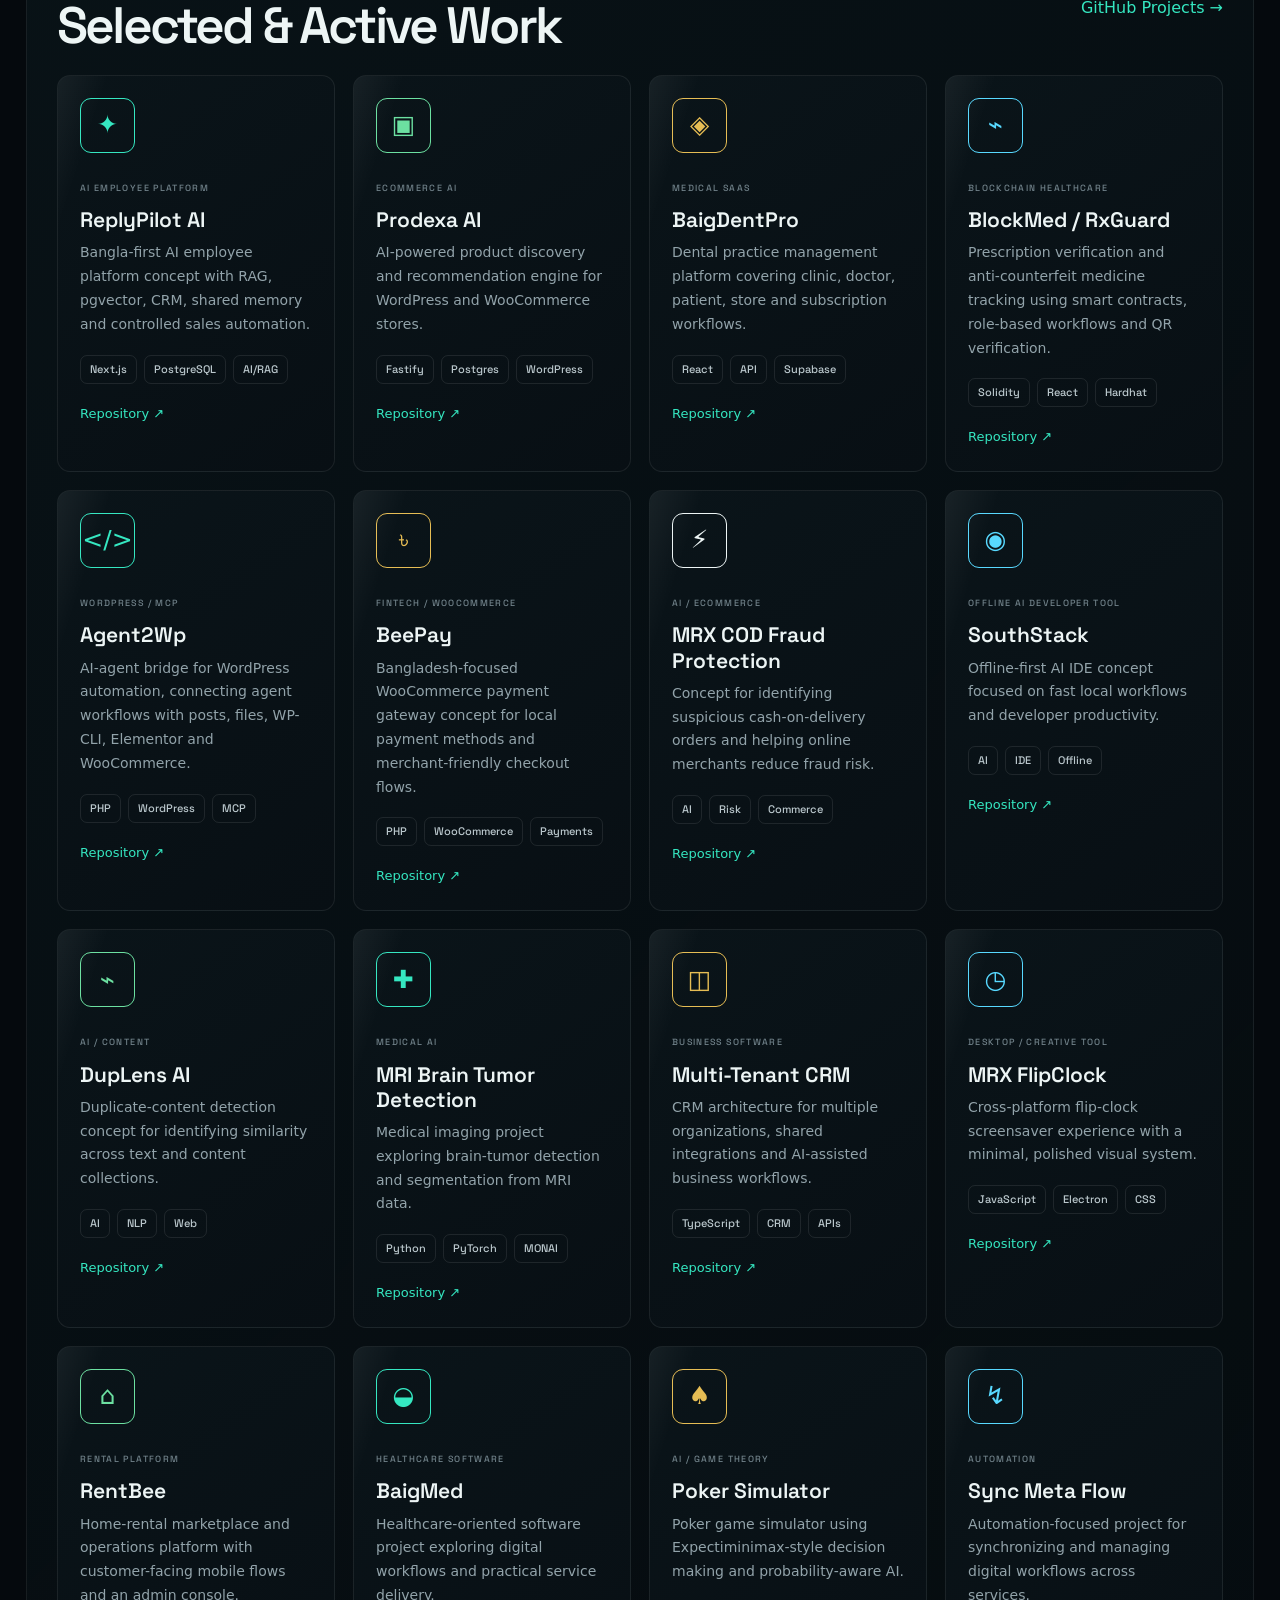
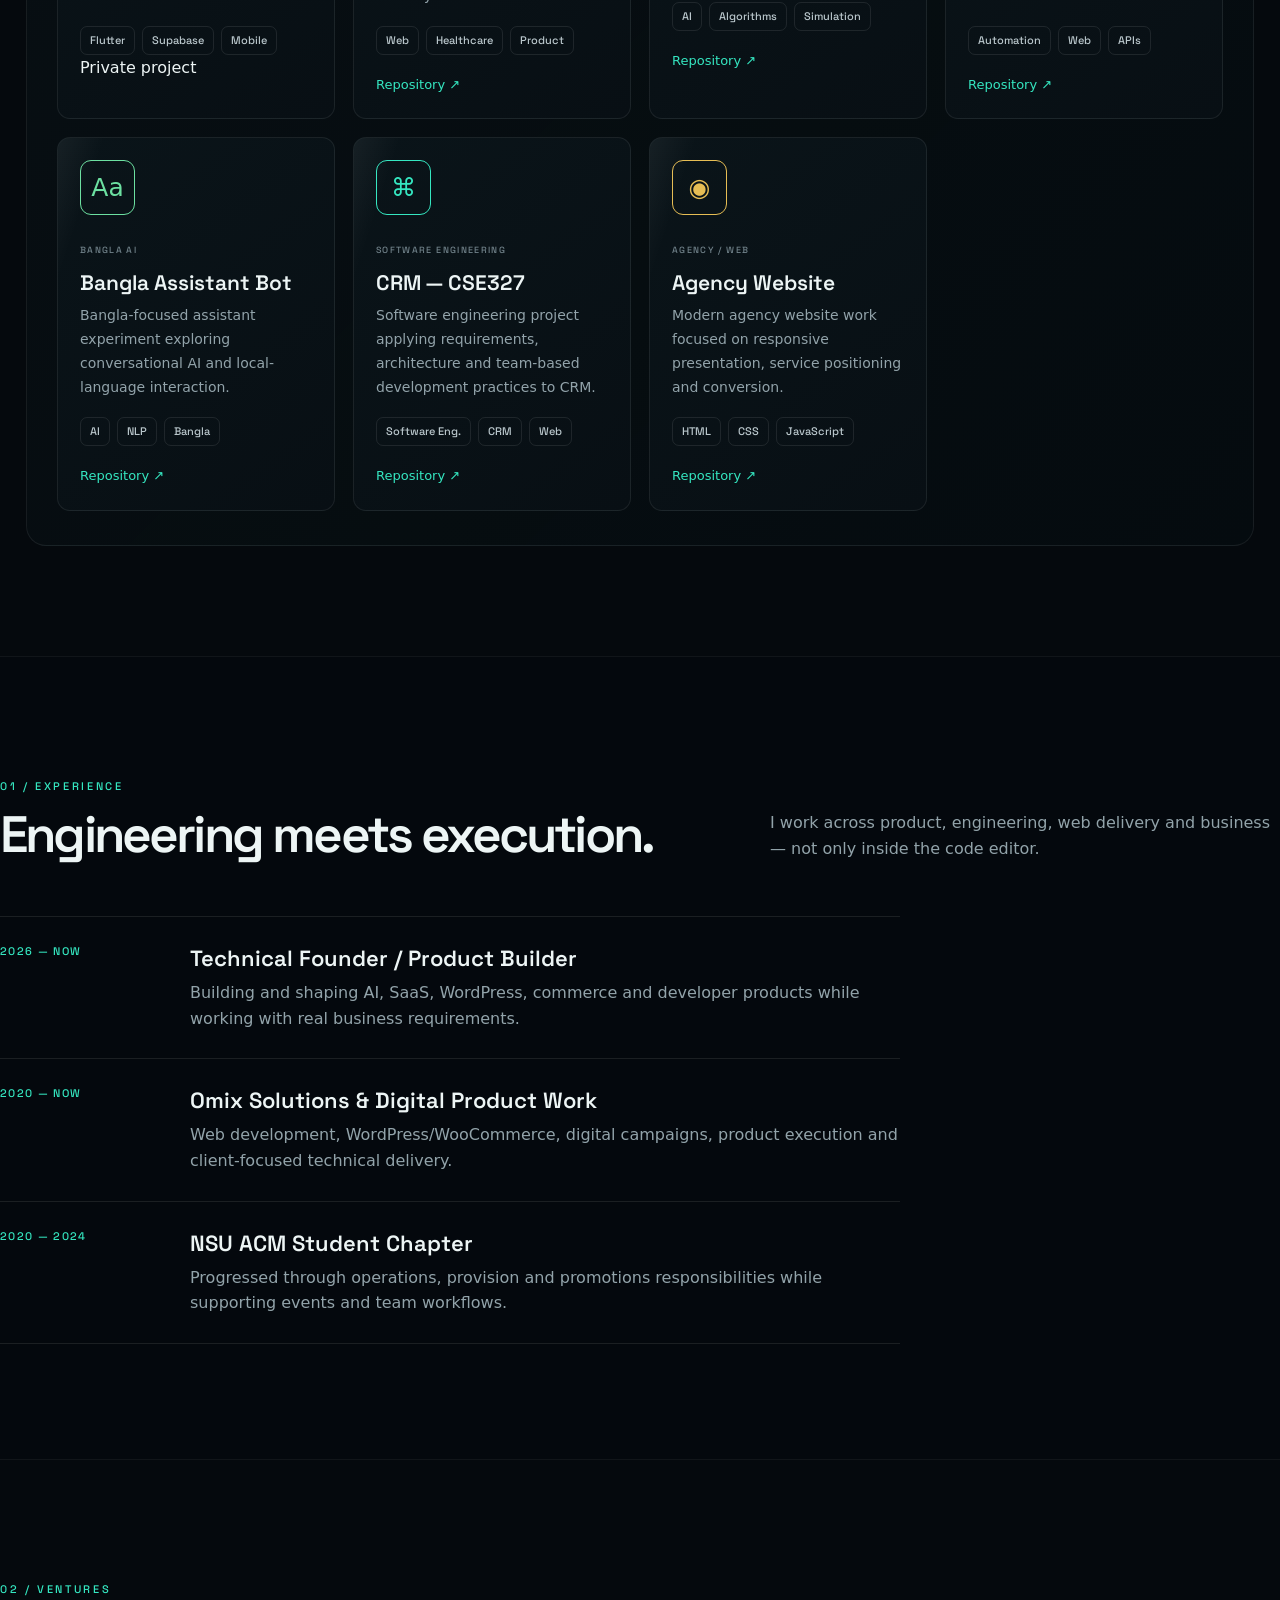
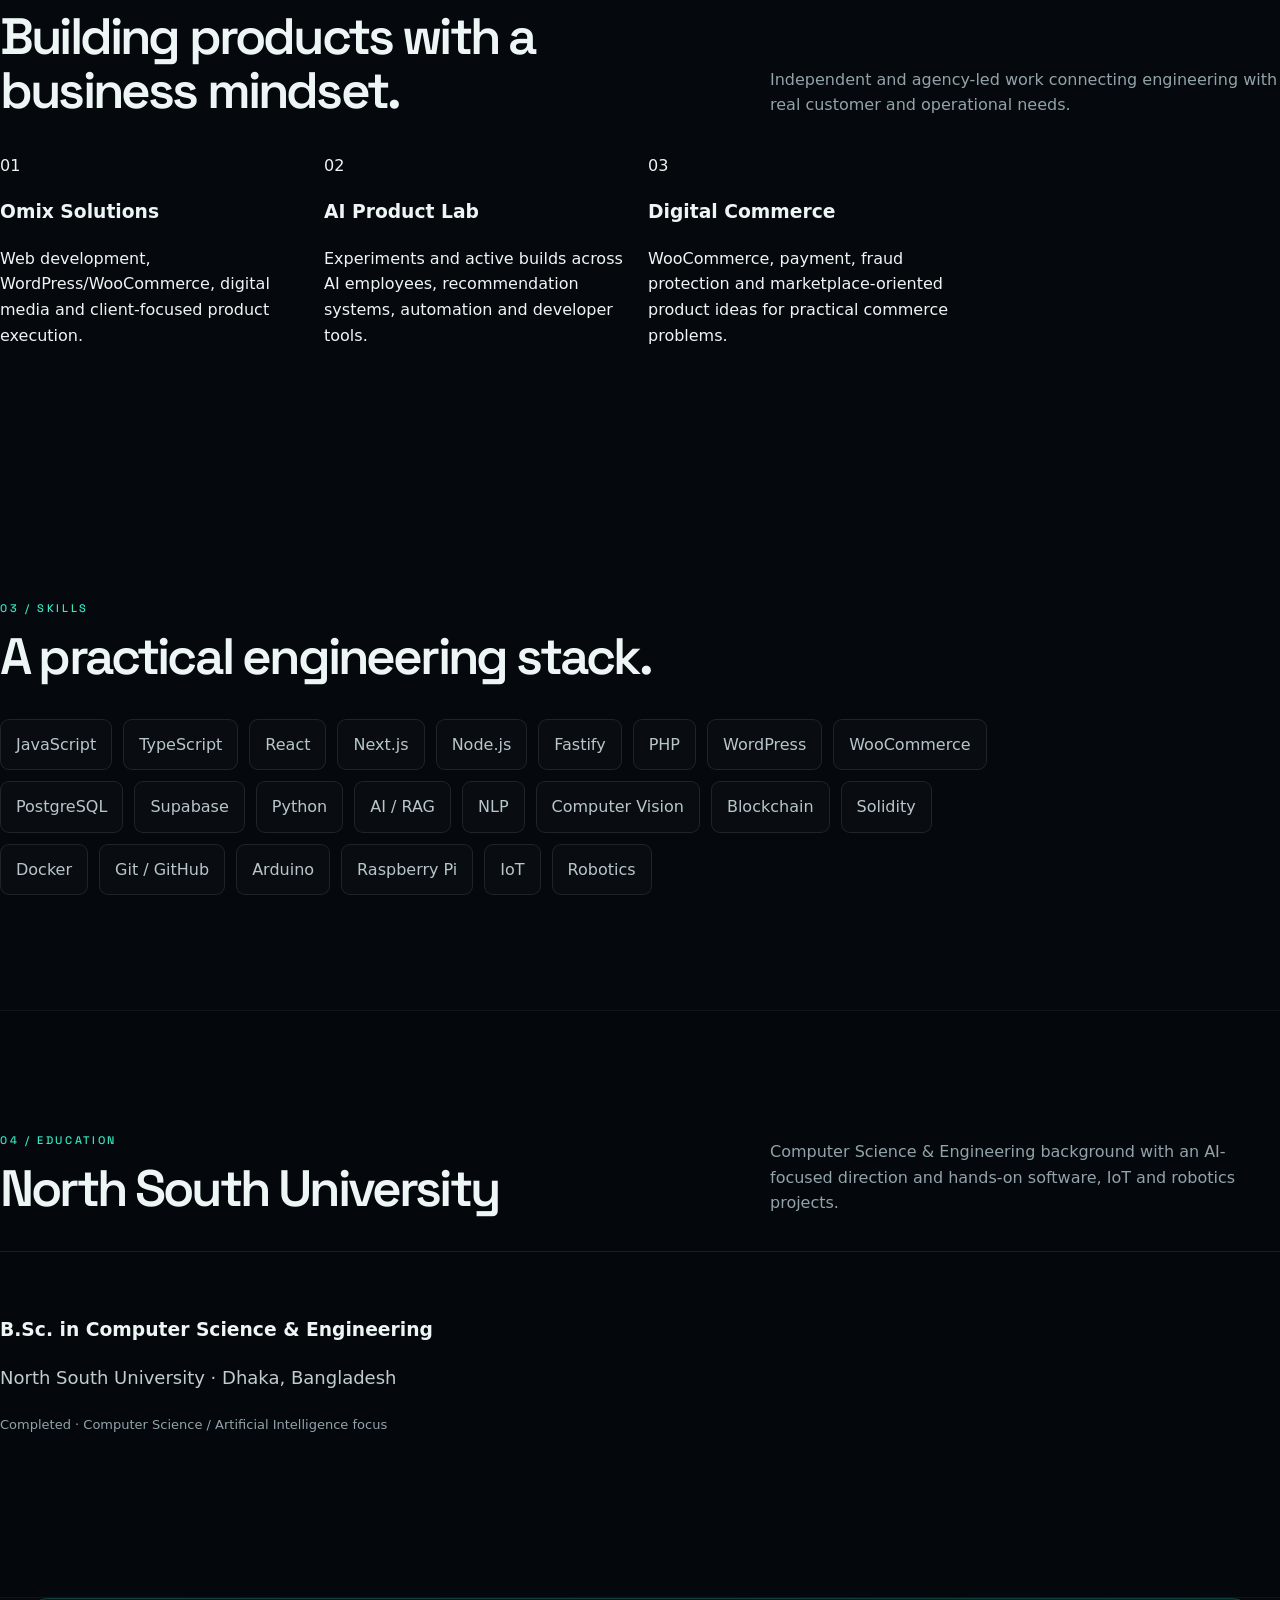
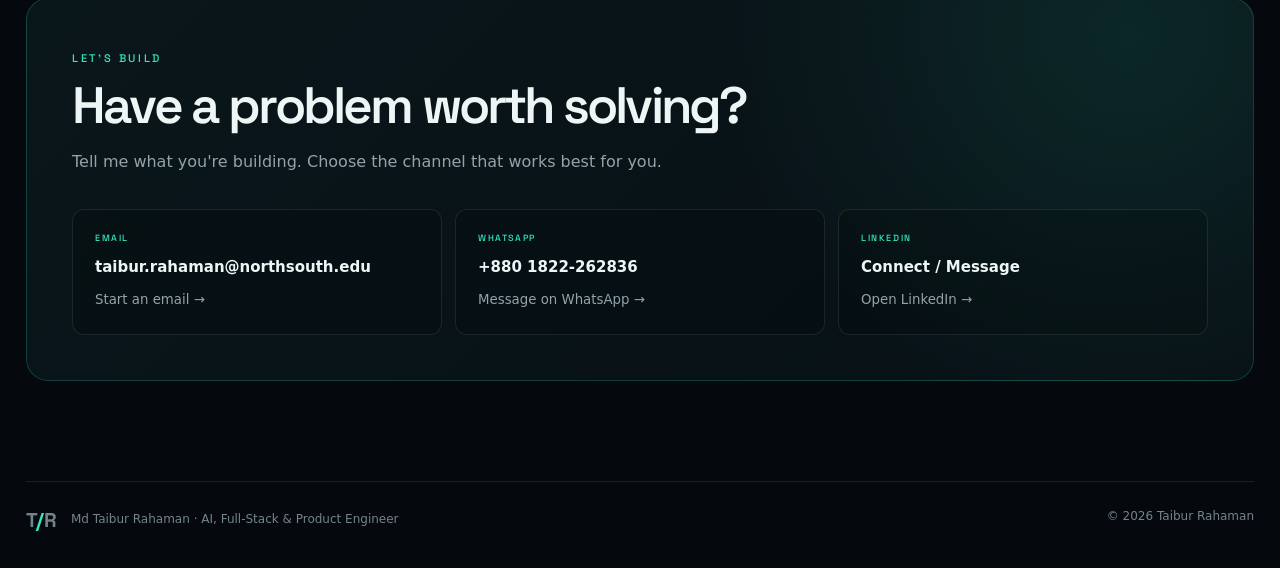
==== commit b1a1afba: "Add university capstone showcase and ventures section" ====
--- a/index.html
+++ b/index.html
@@ -3,9 +3,9 @@
 <head>
 <meta charset="utf-8"><meta name="viewport" content="width=device-width,initial-scale=1">
 <title>Md Taibur Rahaman — AI, Full-Stack & Product Engineer</title>
-<meta name="description" content="Md Taibur Rahaman — AI, full-stack, WordPress, blockchain, IoT and product engineering portfolio.">
+<meta name="description" content="Md Taibur Rahaman — AI, full-stack, WordPress, blockchain, IoT, robotics and product engineering portfolio.">
 <meta name="theme-color" content="#05090d"><meta name="author" content="Md Taibur Rahaman">
-<meta property="og:title" content="Md Taibur Rahaman — AI, Full-Stack & Product Engineer"><meta property="og:description" content="Building practical AI, SaaS, WordPress, blockchain and digital products."><meta property="og:url" content="https://taibur.vercel.app/">
+<meta property="og:title" content="Md Taibur Rahaman — AI, Full-Stack & Product Engineer"><meta property="og:description" content="Building practical AI, SaaS, WordPress, blockchain, IoT and robotics products."><meta property="og:url" content="https://taibur.vercel.app/">
 <link rel="canonical" href="https://taibur.vercel.app/">
 <link rel="preconnect" href="https://fonts.googleapis.com"><link rel="preconnect" href="https://fonts.gstatic.com" crossorigin>
 <link href="https://fonts.googleapis.com/css2?family=DM+Sans:wght@400;500;600;700&family=Space+Grotesk:wght@500;600;700&display=swap" rel="stylesheet">
@@ -17,16 +17,17 @@
 <header class="header" id="top"><nav class="nav" aria-label="Primary navigation">
 <a class="brand" href="#top" data-sound="nav" aria-label="Home"><span class="brand-mark">T<span>/</span>R</span><span class="brand-name">TAIBUR RAHAMAN</span></a>
 <button class="menu-button" id="menuButton" type="button" aria-expanded="false" aria-controls="menu" aria-label="Open menu"><span></span><span></span><span></span></button>
-<ul class="menu" id="menu"><li><a href="#about" data-nav data-sound="nav">About</a></li><li><a href="#projects" data-nav data-sound="nav">Projects</a></li><li><a href="#experience" data-nav data-sound="nav">Experience</a></li><li><a href="#skills" data-nav data-sound="nav">Skills</a></li><li><a href="#education" data-nav data-sound="nav">Education</a></li><li><a class="cv-button" href="cv.html" target="_blank" data-sound="success">View CV <span>↗</span></a></li></ul>
+<ul class="menu" id="menu"><li><a href="#about" data-nav data-sound="nav">About</a></li><li><a href="#capstone" data-nav data-sound="nav">Capstone</a></li><li><a href="#projects" data-nav data-sound="nav">Projects</a></li><li><a href="#experience" data-nav data-sound="nav">Experience</a></li><li><a href="#ventures" data-nav data-sound="nav">Ventures</a></li><li><a href="#skills" data-nav data-sound="nav">Skills</a></li><li><a href="#education" data-nav data-sound="nav">Education</a></li><li><a class="cv-button" href="cv.html" target="_blank" data-sound="success">Download CV ↗</a></li></ul>
 </nav></header>
 <main id="main">
 <section class="hero section-pad" id="about"><div class="hero-layout"><div class="hero-copy">
 <div class="availability reveal"><span></span> AVAILABLE FOR WORK &amp; COLLABORATION</div><h1 class="hero-title reveal"><span>Md Taibur</span><strong>Rahaman</strong></h1>
-<p class="hero-headline reveal"><i></i><span>AI, full-stack &amp; product engineering for <b>real-world</b> problems.</span></p>
+<p class="hero-headline reveal"><i></i><span><span class="typewriter" id="typewriter">I build full-stack solutions that solve real-world problems.</span></span></p>
 <p class="hero-description reveal">Computer Science graduate and hands-on builder working across AI/NLP, SaaS, WordPress/WooCommerce, blockchain, IoT and robotics. I like turning an idea into a usable system — product, engineering and deployment included.</p>
 <div class="hero-actions reveal"><a class="button button-primary" href="#projects" data-sound="success">Explore My Work <span>→</span></a><a class="button button-secondary" href="#contact" data-sound="nav">Let's Talk <span>↗</span></a></div>
 <div class="socials reveal"><a href="https://github.com/Taibur-Rahaman" target="_blank" rel="noopener" aria-label="GitHub" data-sound="hover">GH</a><a href="https://www.linkedin.com/in/taiburrahaman" target="_blank" rel="noopener" aria-label="LinkedIn" data-sound="hover">in</a><a href="https://wa.me/8801822262836?text=Hello%20Taibur%2C%20I%27d%20like%20to%20discuss%20a%20project." target="_blank" rel="noopener" aria-label="WhatsApp" data-sound="hover">WA</a><a href="mailto:taibur.rahaman@northsouth.edu?subject=Project%20Inquiry" aria-label="Email" data-sound="hover">@</a></div>
 </div><div class="hero-visual reveal"><div class="portrait-system"><div class="orbit orbit-one"></div><div class="orbit orbit-two"></div><div class="orbit orbit-three"></div><div class="orbit-dot dot-a"></div><div class="orbit-dot dot-b"></div><div class="orbit-dot dot-c"></div><div class="portrait-frame"><img src="https://media.licdn.com/dms/image/v2/D5603AQG6KqwHEhGG2A/profile-displayphoto-crop_800_800/B56aAqzm.ZI0AM-/0/1787424569528?e=1789603200&amp;v=beta&amp;t=MdsiQ4C0LR9PSpF41IXLStNvEFnQZWp3NpQ3afARba0" alt="Md Taibur Rahaman" decoding="async" fetchpriority="high"><div class="portrait-glass"></div></div></div><div class="identity-card"><div><span class="card-icon">&lt;/&gt;</span><b>Full-Stack<br>Developer</b></div><div><span class="card-icon">✦</span><b>AI / SaaS<br>Builder</b></div><div><span class="card-icon">◎</span><b>Technical<br>Founder</b></div></div></div></div></section>
+<section class="capstone-section section" id="capstone"><div class="section-head reveal"><div><span class="eyebrow">UNIVERSITY CAPSTONE</span><h2>Engineering projects beyond the classroom.</h2></div><p>Hands-on university work spanning assistive communication, IoT, robotics and defense-oriented engineering.</p></div><div class="capstone-grid"><article class="capstone-card reveal"><span class="capstone-label">JUNIOR PROJECT SHOWCASE</span><h3>Special Forces Hand-Signal Translator &amp; IoT Communication Device</h3><p>A prototype focused on translating predefined hand signals into digital commands and enabling communication through an IoT-connected device.</p><div class="chips"><span>IoT</span><span>Embedded Systems</span><span>Communication</span><span>Signal Translation</span></div></article><article class="capstone-card capstone-final reveal"><span class="capstone-label">FINAL CAPSTONE</span><h3>Hexapods — Multi-Legged Arachnid-Inspired Robots</h3><p>Multi-legged robotic systems inspired by arachnid locomotion, developed as a defense-oriented robotics project for challenging terrain and controlled remote operation.</p><div class="chips"><span>Robotics</span><span>Embedded Systems</span><span>IoT</span><span>Defense Applications</span></div></article></div></section>
 <section class="featured-shell reveal" id="projects"><div class="section-head compact"><div><span class="eyebrow">PROJECT ARCHIVE</span><h2>Selected &amp; Active Work</h2></div><a href="https://github.com/Taibur-Rahaman?tab=repositories" target="_blank" rel="noopener" data-sound="nav">GitHub Projects <span>→</span></a></div>
 <div class="project-grid">
 <article class="project-card tilt" data-sound="card"><div class="project-icon cyan">✦</div><span class="project-type">AI EMPLOYEE PLATFORM</span><h3>ReplyPilot AI</h3><p>Bangla-first AI employee platform concept with RAG, pgvector, CRM, shared memory and controlled sales automation.</p><div class="chips"><span>Next.js</span><span>PostgreSQL</span><span>AI/RAG</span></div><a href="https://github.com/Taibur-Rahaman/Reply-Pilot-Ai" target="_blank" rel="noopener">Repository ↗</a></article>
@@ -50,8 +51,9 @@
 <article class="project-card tilt" data-sound="card"><div class="project-icon gold">◉</div><span class="project-type">AGENCY / WEB</span><h3>Agency Website</h3><p>Modern agency website work focused on responsive presentation, service positioning and conversion.</p><div class="chips"><span>HTML</span><span>CSS</span><span>JavaScript</span></div><a href="https://github.com/Taibur-Rahaman/agency-website" target="_blank" rel="noopener">Repository ↗</a></article>
 </div></section>
 <section class="section section-dark" id="experience"><div class="section-head reveal"><div><span class="eyebrow">01 / EXPERIENCE</span><h2>Engineering meets execution.</h2></div><p>I work across product, engineering, web delivery and business — not only inside the code editor.</p></div><div class="timeline"><article class="timeline-item reveal"><span>2026 — NOW</span><div><h3>Technical Founder / Product Builder</h3><p>Building and shaping AI, SaaS, WordPress, commerce and developer products while working with real business requirements.</p></div></article><article class="timeline-item reveal"><span>2020 — NOW</span><div><h3>Omix Solutions &amp; Digital Product Work</h3><p>Web development, WordPress/WooCommerce, digital campaigns, product execution and client-focused technical delivery.</p></div></article><article class="timeline-item reveal"><span>2020 — 2024</span><div><h3>NSU ACM Student Chapter</h3><p>Progressed through operations, provision and promotions responsibilities while supporting events and team workflows.</p></div></article></div></section>
-<section class="section" id="skills"><div class="section-head reveal"><div><span class="eyebrow">02 / SKILLS</span><h2>A practical engineering stack.</h2></div></div><div class="skill-cloud reveal"><span>JavaScript</span><span>TypeScript</span><span>React</span><span>Next.js</span><span>Node.js</span><span>Fastify</span><span>PHP</span><span>WordPress</span><span>WooCommerce</span><span>PostgreSQL</span><span>Supabase</span><span>Python</span><span>AI / RAG</span><span>NLP</span><span>Computer Vision</span><span>Blockchain</span><span>Solidity</span><span>Docker</span><span>Git / GitHub</span><span>Arduino</span><span>Raspberry Pi</span><span>IoT</span><span>Robotics</span></div></section>
-<section class="section section-dark" id="education"><div class="section-head reveal"><div><span class="eyebrow">03 / EDUCATION</span><h2>North South University</h2></div><p>Computer Science &amp; Engineering background with an AI-focused direction and hands-on software projects.</p></div><div class="education reveal"><h3>B.Sc. in Computer Science &amp; Engineering</h3><p>North South University · Dhaka, Bangladesh</p><span class="edu-meta">Completed · Computer Science / Artificial Intelligence focus</span></div></section>
+<section class="section" id="ventures"><div class="section-head reveal"><div><span class="eyebrow">02 / VENTURES</span><h2>Building products with a business mindset.</h2></div><p>Independent and agency-led work connecting engineering with real customer and operational needs.</p></div><div class="venture-grid"><article class="venture-card reveal"><span>01</span><h3>Omix Solutions</h3><p>Web development, WordPress/WooCommerce, digital media and client-focused product execution.</p></article><article class="venture-card reveal"><span>02</span><h3>AI Product Lab</h3><p>Experiments and active builds across AI employees, recommendation systems, automation and developer tools.</p></article><article class="venture-card reveal"><span>03</span><h3>Digital Commerce</h3><p>WooCommerce, payment, fraud protection and marketplace-oriented product ideas for practical commerce problems.</p></article></div></section>
+<section class="section" id="skills"><div class="section-head reveal"><div><span class="eyebrow">03 / SKILLS</span><h2>A practical engineering stack.</h2></div></div><div class="skill-cloud reveal"><span>JavaScript</span><span>TypeScript</span><span>React</span><span>Next.js</span><span>Node.js</span><span>Fastify</span><span>PHP</span><span>WordPress</span><span>WooCommerce</span><span>PostgreSQL</span><span>Supabase</span><span>Python</span><span>AI / RAG</span><span>NLP</span><span>Computer Vision</span><span>Blockchain</span><span>Solidity</span><span>Docker</span><span>Git / GitHub</span><span>Arduino</span><span>Raspberry Pi</span><span>IoT</span><span>Robotics</span></div></section>
+<section class="section section-dark" id="education"><div class="section-head reveal"><div><span class="eyebrow">04 / EDUCATION</span><h2>North South University</h2></div><p>Computer Science &amp; Engineering background with an AI-focused direction and hands-on software, IoT and robotics projects.</p></div><div class="education reveal"><h3>B.Sc. in Computer Science &amp; Engineering</h3><p>North South University · Dhaka, Bangladesh</p><span class="edu-meta">Completed · Computer Science / Artificial Intelligence focus</span></div></section>
 <section class="contact section-pad" id="contact"><div class="contact-panel reveal"><div><span class="eyebrow">LET'S BUILD</span><h2>Have a problem worth solving?</h2><p>Tell me what you're building. Choose the channel that works best for you.</p></div><div class="contact-actions"><a class="contact-card" href="mailto:taibur.rahaman@northsouth.edu?subject=Project%20Inquiry" data-sound="success"><span>EMAIL</span><strong>taibur.rahaman@northsouth.edu</strong><small>Start an email →</small></a><a class="contact-card whatsapp" href="https://wa.me/8801822262836?text=Hello%20Taibur%2C%20I%27d%20like%20to%20discuss%20a%20project." target="_blank" rel="noopener" data-sound="success"><span>WHATSAPP</span><strong>+880 1822-262836</strong><small>Message on WhatsApp →</small></a><a class="contact-card linkedin" href="https://www.linkedin.com/in/taiburrahaman" target="_blank" rel="noopener" data-sound="success"><span>LINKEDIN</span><strong>Connect / Message</strong><small>Open LinkedIn →</small></a></div></div></section>
 </main>
 <footer class="footer"><div><b>T<span>/</span>R</b><span>Md Taibur Rahaman · AI, Full-Stack &amp; Product Engineer</span></div><span>© <span id="year"></span> Taibur Rahaman</span></footer>
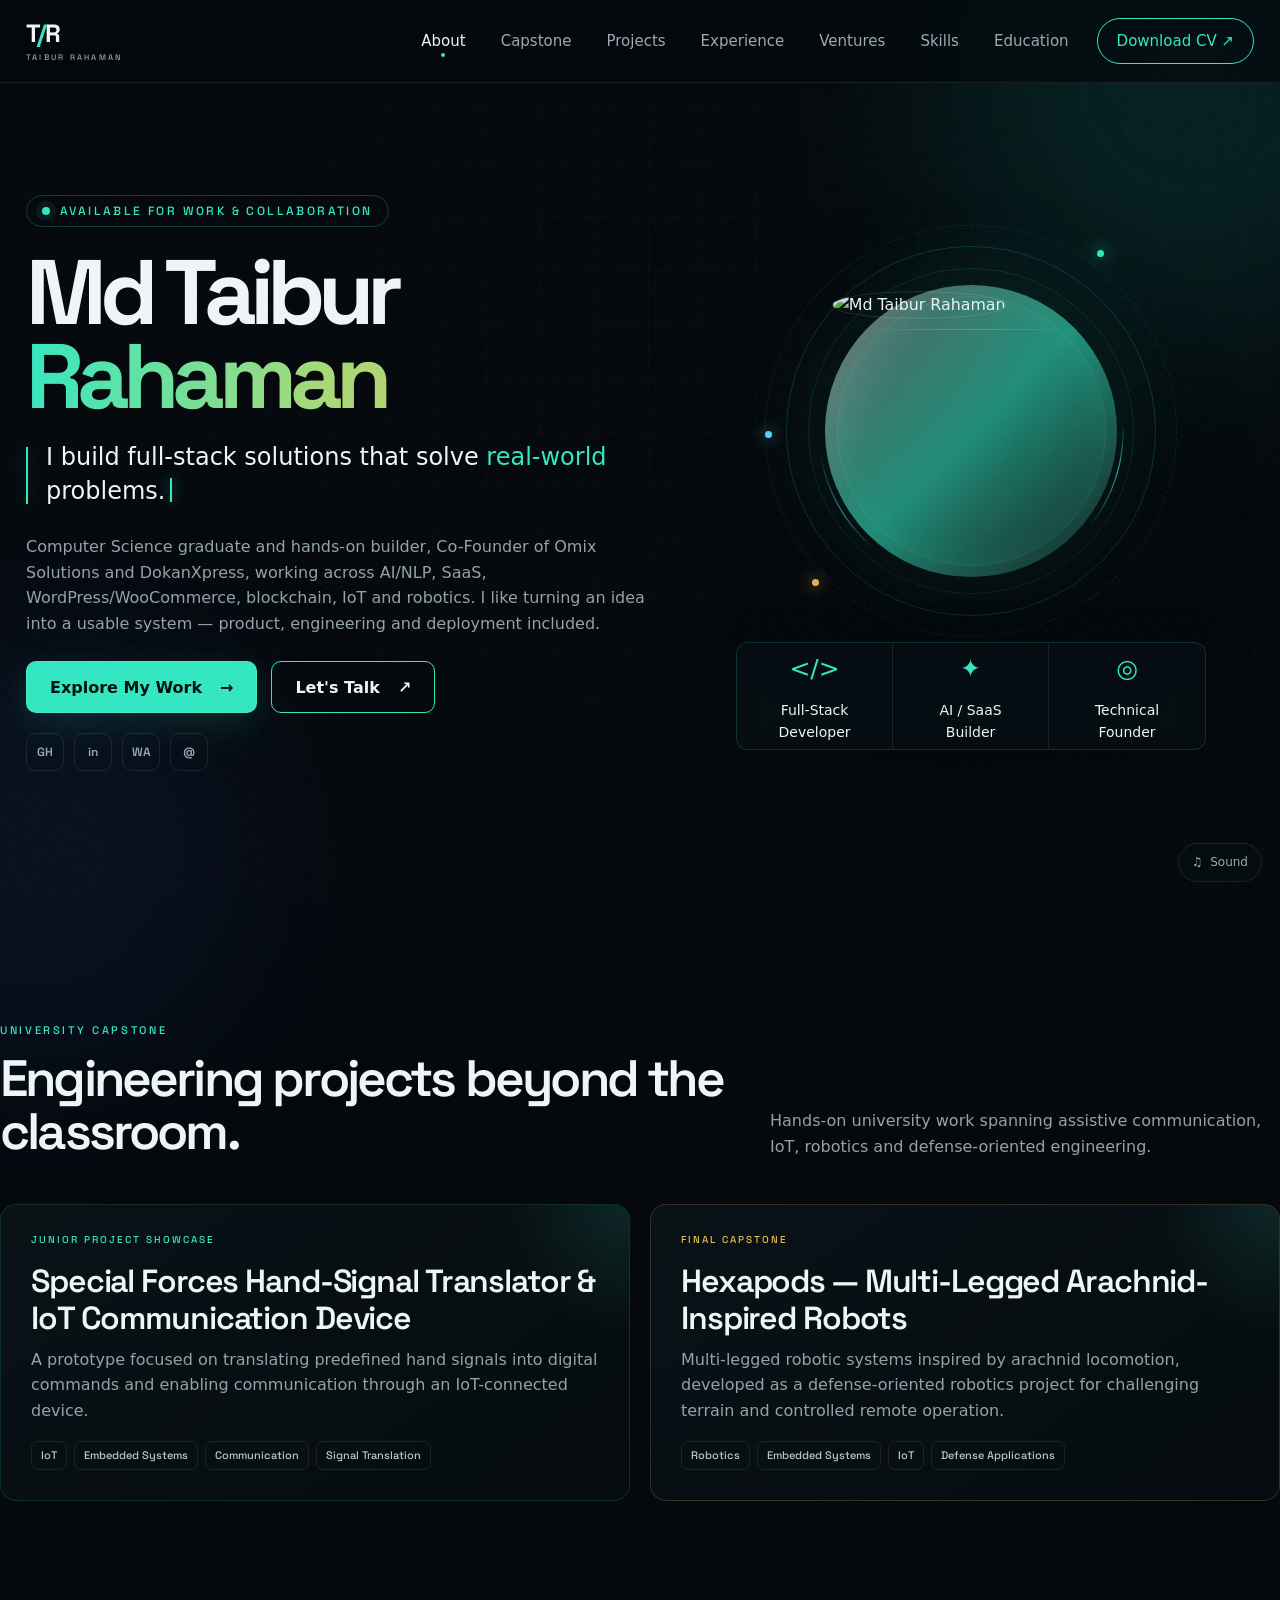
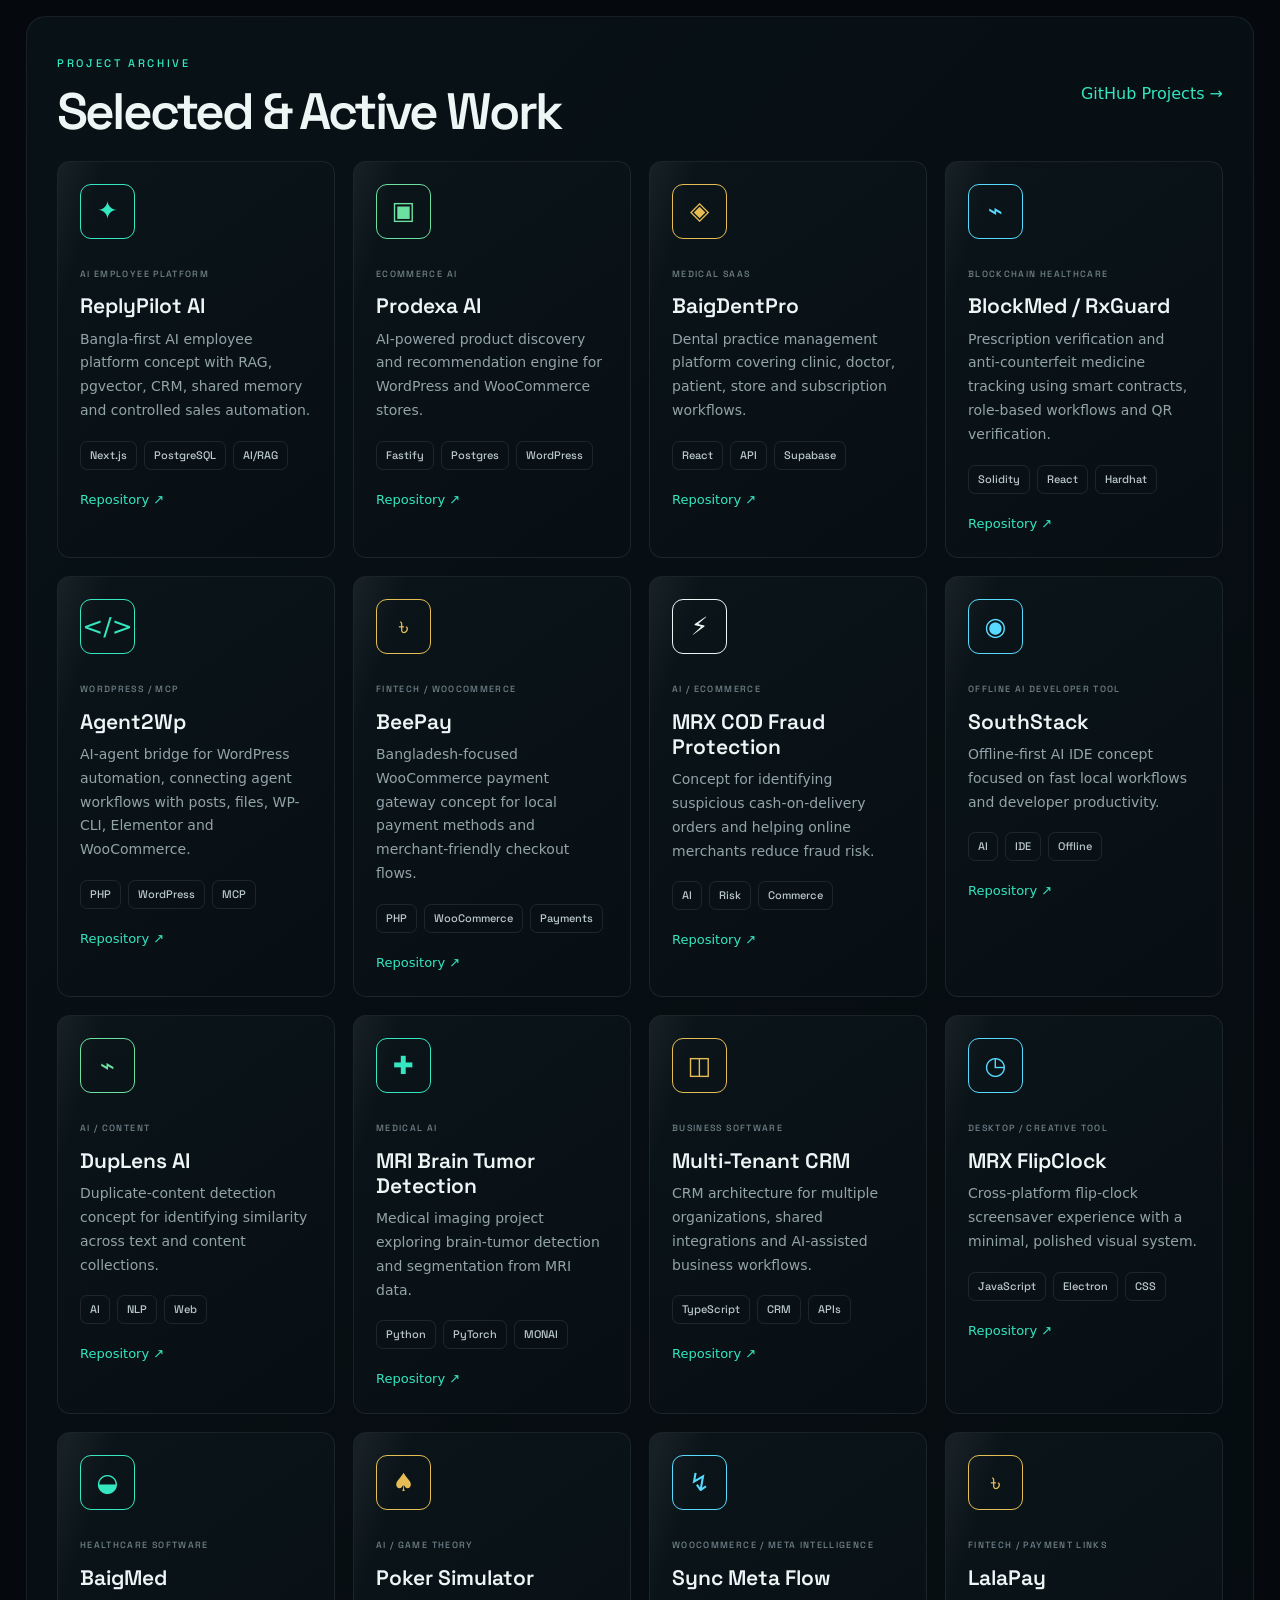
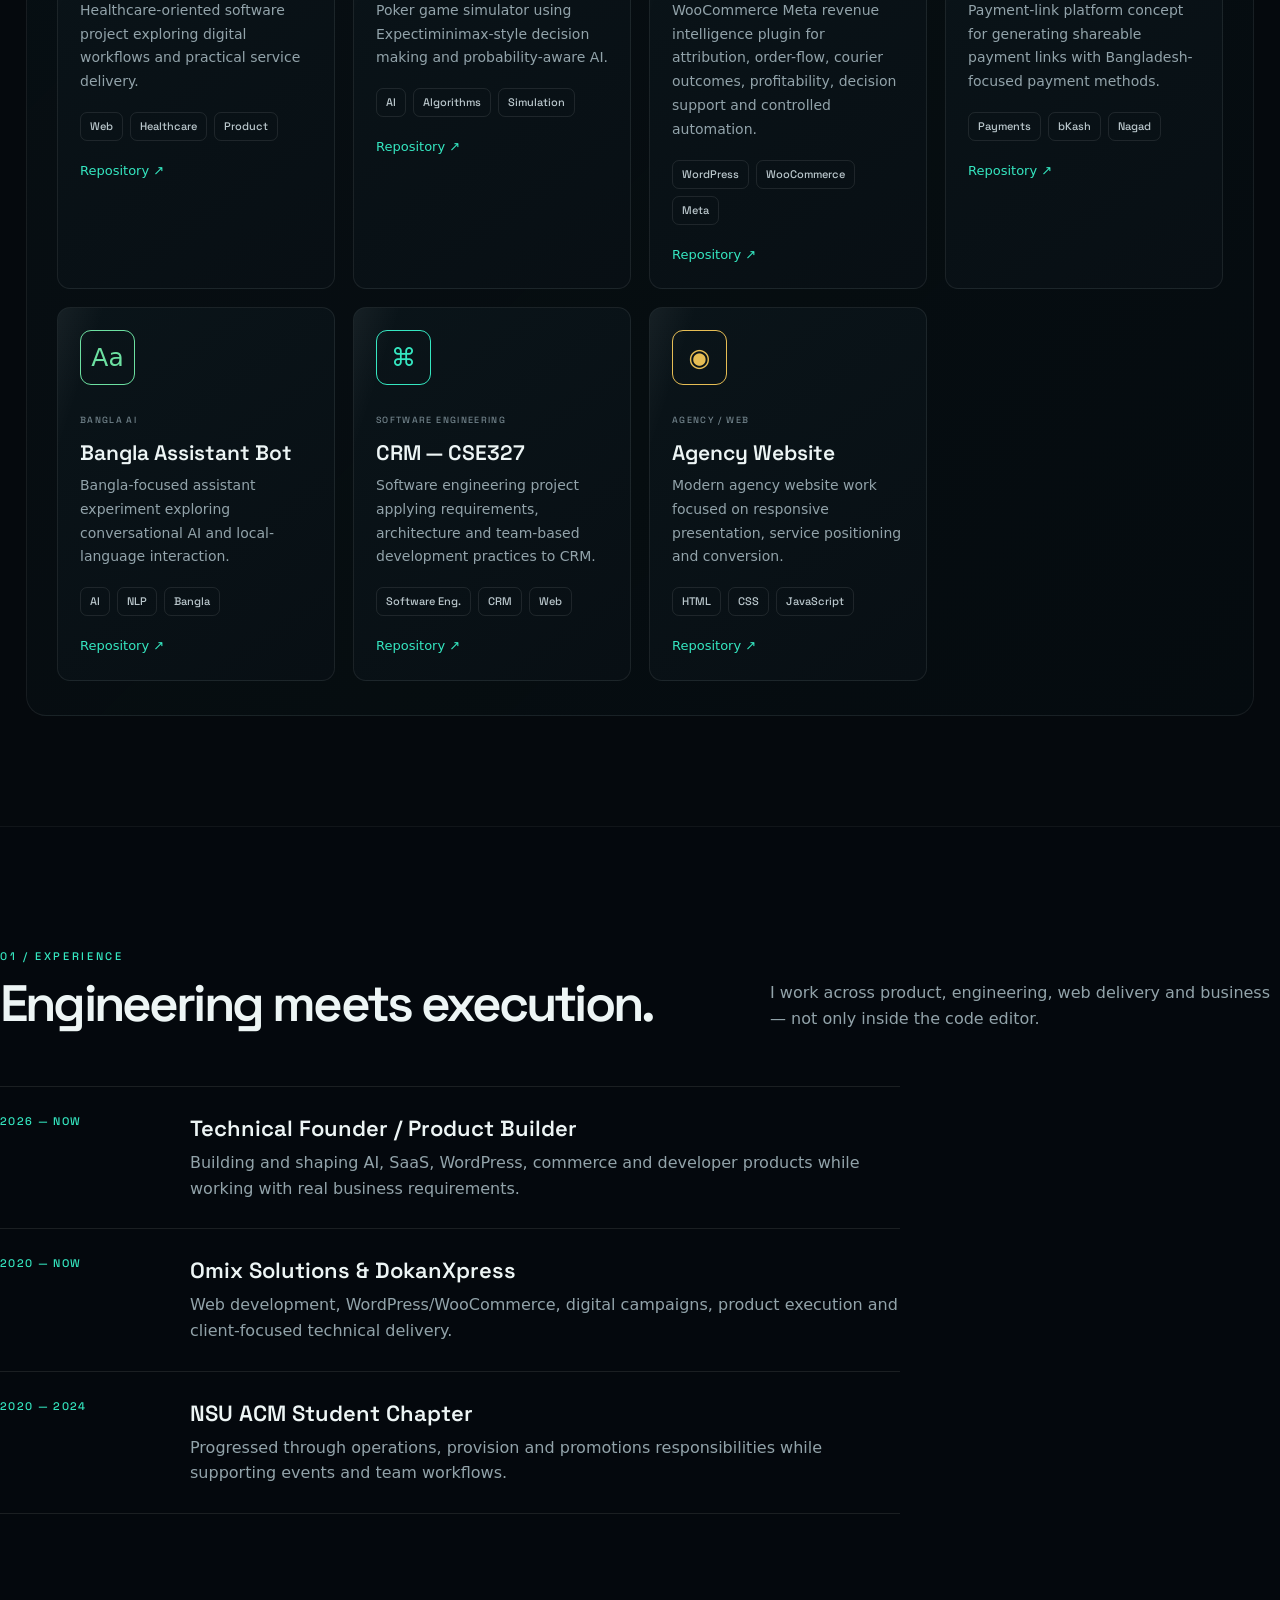
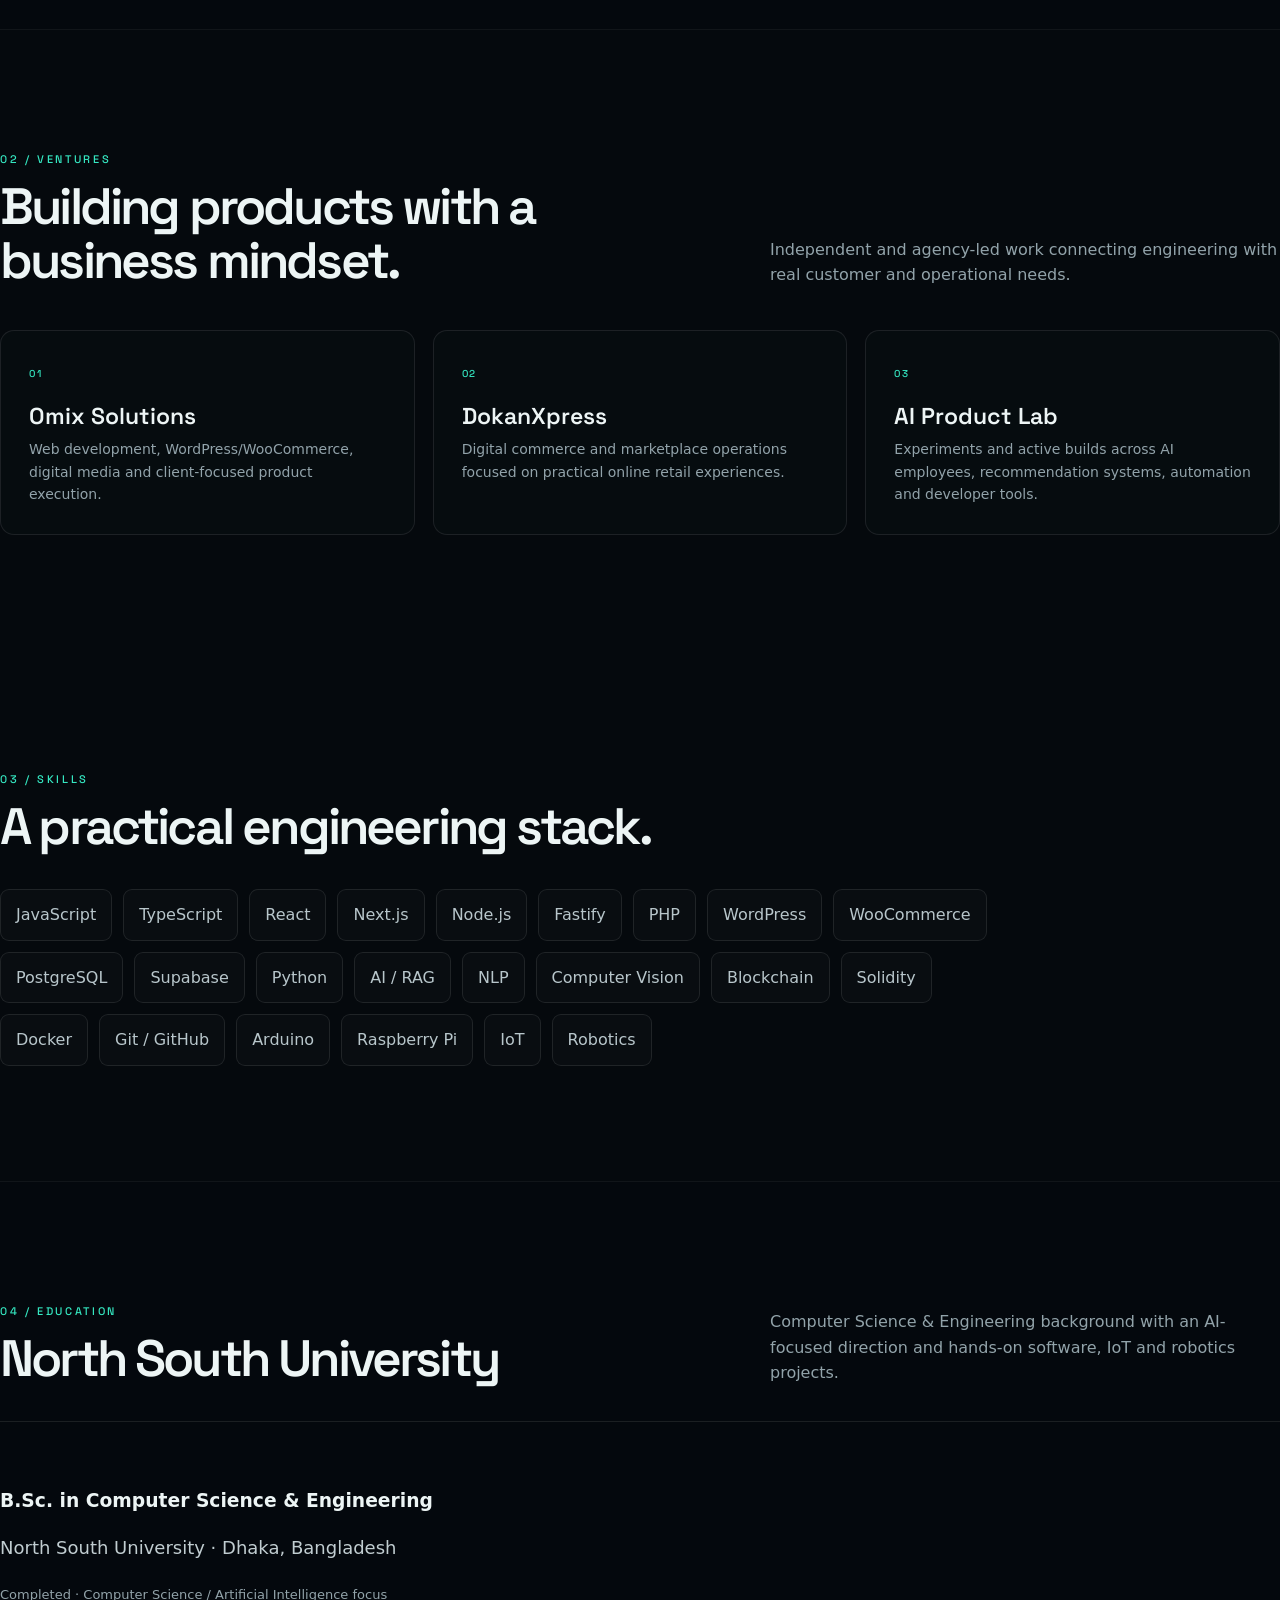
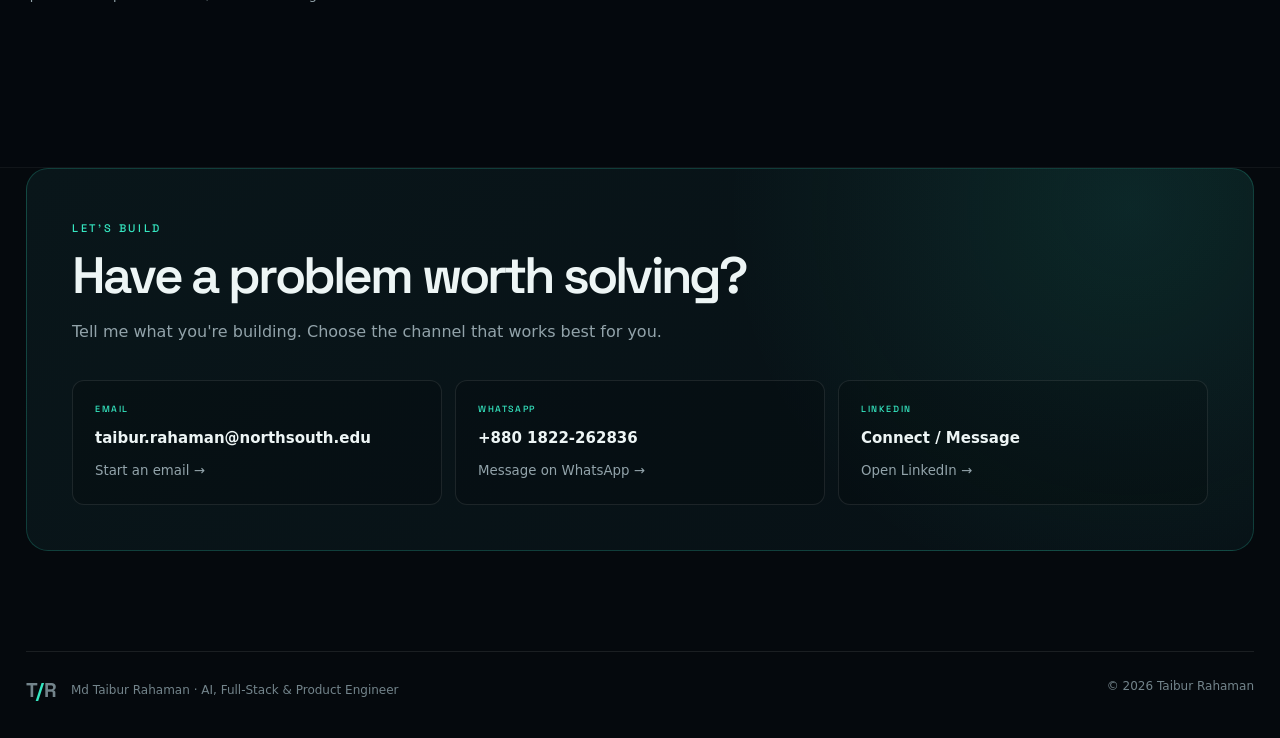
==== commit df3fbd68: "Refresh portfolio projects, favicon and portrait image" ====
--- a/index.html
+++ b/index.html
@@ -5,6 +5,7 @@
 <title>Md Taibur Rahaman — AI, Full-Stack & Product Engineer</title>
 <meta name="description" content="Md Taibur Rahaman — AI, full-stack, WordPress, blockchain, IoT, robotics and product engineering portfolio.">
 <meta name="theme-color" content="#05090d"><meta name="author" content="Md Taibur Rahaman">
+<link rel="icon" type="image/svg+xml" href="favicon.svg">
 <meta property="og:title" content="Md Taibur Rahaman — AI, Full-Stack & Product Engineer"><meta property="og:description" content="Building practical AI, SaaS, WordPress, blockchain, IoT and robotics products."><meta property="og:url" content="https://taibur.vercel.app/">
 <link rel="canonical" href="https://taibur.vercel.app/">
 <link rel="preconnect" href="https://fonts.googleapis.com"><link rel="preconnect" href="https://fonts.gstatic.com" crossorigin>
@@ -23,10 +24,10 @@
 <section class="hero section-pad" id="about"><div class="hero-layout"><div class="hero-copy">
 <div class="availability reveal"><span></span> AVAILABLE FOR WORK &amp; COLLABORATION</div><h1 class="hero-title reveal"><span>Md Taibur</span><strong>Rahaman</strong></h1>
 <p class="hero-headline reveal"><i></i><span><span class="typewriter" id="typewriter">I build full-stack solutions that solve real-world problems.</span></span></p>
-<p class="hero-description reveal">Computer Science graduate and hands-on builder working across AI/NLP, SaaS, WordPress/WooCommerce, blockchain, IoT and robotics. I like turning an idea into a usable system — product, engineering and deployment included.</p>
+<p class="hero-description reveal">Computer Science graduate and hands-on builder, Co-Founder of Omix Solutions and DokanXpress, working across AI/NLP, SaaS, WordPress/WooCommerce, blockchain, IoT and robotics. I like turning an idea into a usable system — product, engineering and deployment included.</p>
 <div class="hero-actions reveal"><a class="button button-primary" href="#projects" data-sound="success">Explore My Work <span>→</span></a><a class="button button-secondary" href="#contact" data-sound="nav">Let's Talk <span>↗</span></a></div>
 <div class="socials reveal"><a href="https://github.com/Taibur-Rahaman" target="_blank" rel="noopener" aria-label="GitHub" data-sound="hover">GH</a><a href="https://www.linkedin.com/in/taiburrahaman" target="_blank" rel="noopener" aria-label="LinkedIn" data-sound="hover">in</a><a href="https://wa.me/8801822262836?text=Hello%20Taibur%2C%20I%27d%20like%20to%20discuss%20a%20project." target="_blank" rel="noopener" aria-label="WhatsApp" data-sound="hover">WA</a><a href="mailto:taibur.rahaman@northsouth.edu?subject=Project%20Inquiry" aria-label="Email" data-sound="hover">@</a></div>
-</div><div class="hero-visual reveal"><div class="portrait-system"><div class="orbit orbit-one"></div><div class="orbit orbit-two"></div><div class="orbit orbit-three"></div><div class="orbit-dot dot-a"></div><div class="orbit-dot dot-b"></div><div class="orbit-dot dot-c"></div><div class="portrait-frame"><img src="https://media.licdn.com/dms/image/v2/D5603AQG6KqwHEhGG2A/profile-displayphoto-crop_800_800/B56aAqzm.ZI0AM-/0/1787424569528?e=1789603200&amp;v=beta&amp;t=MdsiQ4C0LR9PSpF41IXLStNvEFnQZWp3NpQ3afARba0" alt="Md Taibur Rahaman" decoding="async" fetchpriority="high"><div class="portrait-glass"></div></div></div><div class="identity-card"><div><span class="card-icon">&lt;/&gt;</span><b>Full-Stack<br>Developer</b></div><div><span class="card-icon">✦</span><b>AI / SaaS<br>Builder</b></div><div><span class="card-icon">◎</span><b>Technical<br>Founder</b></div></div></div></div></section>
+</div><div class="hero-visual reveal"><div class="portrait-system"><div class="orbit orbit-one"></div><div class="orbit orbit-two"></div><div class="orbit orbit-three"></div><div class="orbit-dot dot-a"></div><div class="orbit-dot dot-b"></div><div class="orbit-dot dot-c"></div><div class="portrait-frame"><img src="https://github.com/Taibur-Rahaman.png?size=800" alt="Md Taibur Rahaman" decoding="async" fetchpriority="high"><div class="portrait-glass"></div></div></div><div class="identity-card"><div><span class="card-icon">&lt;/&gt;</span><b>Full-Stack<br>Developer</b></div><div><span class="card-icon">✦</span><b>AI / SaaS<br>Builder</b></div><div><span class="card-icon">◎</span><b>Technical<br>Founder</b></div></div></div></div></section>
 <section class="capstone-section section" id="capstone"><div class="section-head reveal"><div><span class="eyebrow">UNIVERSITY CAPSTONE</span><h2>Engineering projects beyond the classroom.</h2></div><p>Hands-on university work spanning assistive communication, IoT, robotics and defense-oriented engineering.</p></div><div class="capstone-grid"><article class="capstone-card reveal"><span class="capstone-label">JUNIOR PROJECT SHOWCASE</span><h3>Special Forces Hand-Signal Translator &amp; IoT Communication Device</h3><p>A prototype focused on translating predefined hand signals into digital commands and enabling communication through an IoT-connected device.</p><div class="chips"><span>IoT</span><span>Embedded Systems</span><span>Communication</span><span>Signal Translation</span></div></article><article class="capstone-card capstone-final reveal"><span class="capstone-label">FINAL CAPSTONE</span><h3>Hexapods — Multi-Legged Arachnid-Inspired Robots</h3><p>Multi-legged robotic systems inspired by arachnid locomotion, developed as a defense-oriented robotics project for challenging terrain and controlled remote operation.</p><div class="chips"><span>Robotics</span><span>Embedded Systems</span><span>IoT</span><span>Defense Applications</span></div></article></div></section>
 <section class="featured-shell reveal" id="projects"><div class="section-head compact"><div><span class="eyebrow">PROJECT ARCHIVE</span><h2>Selected &amp; Active Work</h2></div><a href="https://github.com/Taibur-Rahaman?tab=repositories" target="_blank" rel="noopener" data-sound="nav">GitHub Projects <span>→</span></a></div>
 <div class="project-grid">
@@ -42,16 +43,16 @@
 <article class="project-card tilt" data-sound="card"><div class="project-icon cyan">✚</div><span class="project-type">MEDICAL AI</span><h3>MRI Brain Tumor Detection</h3><p>Medical imaging project exploring brain-tumor detection and segmentation from MRI data.</p><div class="chips"><span>Python</span><span>PyTorch</span><span>MONAI</span></div><a href="https://github.com/Taibur-Rahaman/MRI-Based-Brain-Tumor-Detection" target="_blank" rel="noopener">Repository ↗</a></article>
 <article class="project-card tilt" data-sound="card"><div class="project-icon gold">◫</div><span class="project-type">BUSINESS SOFTWARE</span><h3>Multi-Tenant CRM</h3><p>CRM architecture for multiple organizations, shared integrations and AI-assisted business workflows.</p><div class="chips"><span>TypeScript</span><span>CRM</span><span>APIs</span></div><a href="https://github.com/Taibur-Rahaman/Multi-Tenant-CRM-System" target="_blank" rel="noopener">Repository ↗</a></article>
 <article class="project-card tilt" data-sound="card"><div class="project-icon blue">◷</div><span class="project-type">DESKTOP / CREATIVE TOOL</span><h3>MRX FlipClock</h3><p>Cross-platform flip-clock screensaver experience with a minimal, polished visual system.</p><div class="chips"><span>JavaScript</span><span>Electron</span><span>CSS</span></div><a href="https://github.com/Taibur-Rahaman/MRX-FlipClock-ScreenSaver" target="_blank" rel="noopener">Repository ↗</a></article>
-<article class="project-card tilt" data-sound="card"><div class="project-icon green">⌂</div><span class="project-type">RENTAL PLATFORM</span><h3>RentBee</h3><p>Home-rental marketplace and operations platform with customer-facing mobile flows and an admin console.</p><div class="chips"><span>Flutter</span><span>Supabase</span><span>Mobile</span></div><span class="project-private">Private project</span></article>
 <article class="project-card tilt" data-sound="card"><div class="project-icon cyan">◒</div><span class="project-type">HEALTHCARE SOFTWARE</span><h3>BaigMed</h3><p>Healthcare-oriented software project exploring digital workflows and practical service delivery.</p><div class="chips"><span>Web</span><span>Healthcare</span><span>Product</span></div><a href="https://github.com/Taibur-Rahaman/BaigMed" target="_blank" rel="noopener">Repository ↗</a></article>
 <article class="project-card tilt" data-sound="card"><div class="project-icon gold">♠</div><span class="project-type">AI / GAME THEORY</span><h3>Poker Simulator</h3><p>Poker game simulator using Expectiminimax-style decision making and probability-aware AI.</p><div class="chips"><span>AI</span><span>Algorithms</span><span>Simulation</span></div><a href="https://github.com/Taibur-Rahaman/Poker-Game-Simulator-with-Expectiminimax-AI" target="_blank" rel="noopener">Repository ↗</a></article>
-<article class="project-card tilt" data-sound="card"><div class="project-icon blue">↯</div><span class="project-type">AUTOMATION</span><h3>Sync Meta Flow</h3><p>Automation-focused project for synchronizing and managing digital workflows across services.</p><div class="chips"><span>Automation</span><span>Web</span><span>APIs</span></div><a href="https://github.com/Taibur-Rahaman/Sync-Meta-Flow" target="_blank" rel="noopener">Repository ↗</a></article>
+<article class="project-card tilt" data-sound="card"><div class="project-icon blue">↯</div><span class="project-type">WOOCOMMERCE / META INTELLIGENCE</span><h3>Sync Meta Flow</h3><p>WooCommerce Meta revenue intelligence plugin for attribution, order-flow, courier outcomes, profitability, decision support and controlled automation.</p><div class="chips"><span>WordPress</span><span>WooCommerce</span><span>Meta</span></div><a href="https://github.com/Taibur-Rahaman/Sync-Meta-Flow" target="_blank" rel="noopener">Repository ↗</a></article>
+<article class="project-card tilt" data-sound="card"><div class="project-icon gold">৳</div><span class="project-type">FINTECH / PAYMENT LINKS</span><h3>LalaPay</h3><p>Payment-link platform concept for generating shareable payment links with Bangladesh-focused payment methods.</p><div class="chips"><span>Payments</span><span>bKash</span><span>Nagad</span></div><a href="https://github.com/Taibur-Rahaman/LalaPay" target="_blank" rel="noopener">Repository ↗</a></article>
 <article class="project-card tilt" data-sound="card"><div class="project-icon green">Aa</div><span class="project-type">BANGLA AI</span><h3>Bangla Assistant Bot</h3><p>Bangla-focused assistant experiment exploring conversational AI and local-language interaction.</p><div class="chips"><span>AI</span><span>NLP</span><span>Bangla</span></div><a href="https://github.com/Taibur-Rahaman/bangla-assistant-bot" target="_blank" rel="noopener">Repository ↗</a></article>
 <article class="project-card tilt" data-sound="card"><div class="project-icon cyan">⌘</div><span class="project-type">SOFTWARE ENGINEERING</span><h3>CRM — CSE327</h3><p>Software engineering project applying requirements, architecture and team-based development practices to CRM.</p><div class="chips"><span>Software Eng.</span><span>CRM</span><span>Web</span></div><a href="https://github.com/Taibur-Rahaman/crm-cse327" target="_blank" rel="noopener">Repository ↗</a></article>
 <article class="project-card tilt" data-sound="card"><div class="project-icon gold">◉</div><span class="project-type">AGENCY / WEB</span><h3>Agency Website</h3><p>Modern agency website work focused on responsive presentation, service positioning and conversion.</p><div class="chips"><span>HTML</span><span>CSS</span><span>JavaScript</span></div><a href="https://github.com/Taibur-Rahaman/agency-website" target="_blank" rel="noopener">Repository ↗</a></article>
 </div></section>
-<section class="section section-dark" id="experience"><div class="section-head reveal"><div><span class="eyebrow">01 / EXPERIENCE</span><h2>Engineering meets execution.</h2></div><p>I work across product, engineering, web delivery and business — not only inside the code editor.</p></div><div class="timeline"><article class="timeline-item reveal"><span>2026 — NOW</span><div><h3>Technical Founder / Product Builder</h3><p>Building and shaping AI, SaaS, WordPress, commerce and developer products while working with real business requirements.</p></div></article><article class="timeline-item reveal"><span>2020 — NOW</span><div><h3>Omix Solutions &amp; Digital Product Work</h3><p>Web development, WordPress/WooCommerce, digital campaigns, product execution and client-focused technical delivery.</p></div></article><article class="timeline-item reveal"><span>2020 — 2024</span><div><h3>NSU ACM Student Chapter</h3><p>Progressed through operations, provision and promotions responsibilities while supporting events and team workflows.</p></div></article></div></section>
-<section class="section" id="ventures"><div class="section-head reveal"><div><span class="eyebrow">02 / VENTURES</span><h2>Building products with a business mindset.</h2></div><p>Independent and agency-led work connecting engineering with real customer and operational needs.</p></div><div class="venture-grid"><article class="venture-card reveal"><span>01</span><h3>Omix Solutions</h3><p>Web development, WordPress/WooCommerce, digital media and client-focused product execution.</p></article><article class="venture-card reveal"><span>02</span><h3>AI Product Lab</h3><p>Experiments and active builds across AI employees, recommendation systems, automation and developer tools.</p></article><article class="venture-card reveal"><span>03</span><h3>Digital Commerce</h3><p>WooCommerce, payment, fraud protection and marketplace-oriented product ideas for practical commerce problems.</p></article></div></section>
+<section class="section section-dark" id="experience"><div class="section-head reveal"><div><span class="eyebrow">01 / EXPERIENCE</span><h2>Engineering meets execution.</h2></div><p>I work across product, engineering, web delivery and business — not only inside the code editor.</p></div><div class="timeline"><article class="timeline-item reveal"><span>2026 — NOW</span><div><h3>Technical Founder / Product Builder</h3><p>Building and shaping AI, SaaS, WordPress, commerce and developer products while working with real business requirements.</p></div></article><article class="timeline-item reveal"><span>2020 — NOW</span><div><h3>Omix Solutions &amp; DokanXpress</h3><p>Web development, WordPress/WooCommerce, digital campaigns, product execution and client-focused technical delivery.</p></div></article><article class="timeline-item reveal"><span>2020 — 2024</span><div><h3>NSU ACM Student Chapter</h3><p>Progressed through operations, provision and promotions responsibilities while supporting events and team workflows.</p></div></article></div></section>
+<section class="section" id="ventures"><div class="section-head reveal"><div><span class="eyebrow">02 / VENTURES</span><h2>Building products with a business mindset.</h2></div><p>Independent and agency-led work connecting engineering with real customer and operational needs.</p></div><div class="venture-grid"><article class="venture-card reveal"><span>01</span><h3>Omix Solutions</h3><p>Web development, WordPress/WooCommerce, digital media and client-focused product execution.</p></article><article class="venture-card reveal"><span>02</span><h3>DokanXpress</h3><p>Digital commerce and marketplace operations focused on practical online retail experiences.</p></article><article class="venture-card reveal"><span>03</span><h3>AI Product Lab</h3><p>Experiments and active builds across AI employees, recommendation systems, automation and developer tools.</p></article></div></section>
 <section class="section" id="skills"><div class="section-head reveal"><div><span class="eyebrow">03 / SKILLS</span><h2>A practical engineering stack.</h2></div></div><div class="skill-cloud reveal"><span>JavaScript</span><span>TypeScript</span><span>React</span><span>Next.js</span><span>Node.js</span><span>Fastify</span><span>PHP</span><span>WordPress</span><span>WooCommerce</span><span>PostgreSQL</span><span>Supabase</span><span>Python</span><span>AI / RAG</span><span>NLP</span><span>Computer Vision</span><span>Blockchain</span><span>Solidity</span><span>Docker</span><span>Git / GitHub</span><span>Arduino</span><span>Raspberry Pi</span><span>IoT</span><span>Robotics</span></div></section>
 <section class="section section-dark" id="education"><div class="section-head reveal"><div><span class="eyebrow">04 / EDUCATION</span><h2>North South University</h2></div><p>Computer Science &amp; Engineering background with an AI-focused direction and hands-on software, IoT and robotics projects.</p></div><div class="education reveal"><h3>B.Sc. in Computer Science &amp; Engineering</h3><p>North South University · Dhaka, Bangladesh</p><span class="edu-meta">Completed · Computer Science / Artificial Intelligence focus</span></div></section>
 <section class="contact section-pad" id="contact"><div class="contact-panel reveal"><div><span class="eyebrow">LET'S BUILD</span><h2>Have a problem worth solving?</h2><p>Tell me what you're building. Choose the channel that works best for you.</p></div><div class="contact-actions"><a class="contact-card" href="mailto:taibur.rahaman@northsouth.edu?subject=Project%20Inquiry" data-sound="success"><span>EMAIL</span><strong>taibur.rahaman@northsouth.edu</strong><small>Start an email →</small></a><a class="contact-card whatsapp" href="https://wa.me/8801822262836?text=Hello%20Taibur%2C%20I%27d%20like%20to%20discuss%20a%20project." target="_blank" rel="noopener" data-sound="success"><span>WHATSAPP</span><strong>+880 1822-262836</strong><small>Message on WhatsApp →</small></a><a class="contact-card linkedin" href="https://www.linkedin.com/in/taiburrahaman" target="_blank" rel="noopener" data-sound="success"><span>LINKEDIN</span><strong>Connect / Message</strong><small>Open LinkedIn →</small></a></div></div></section>
